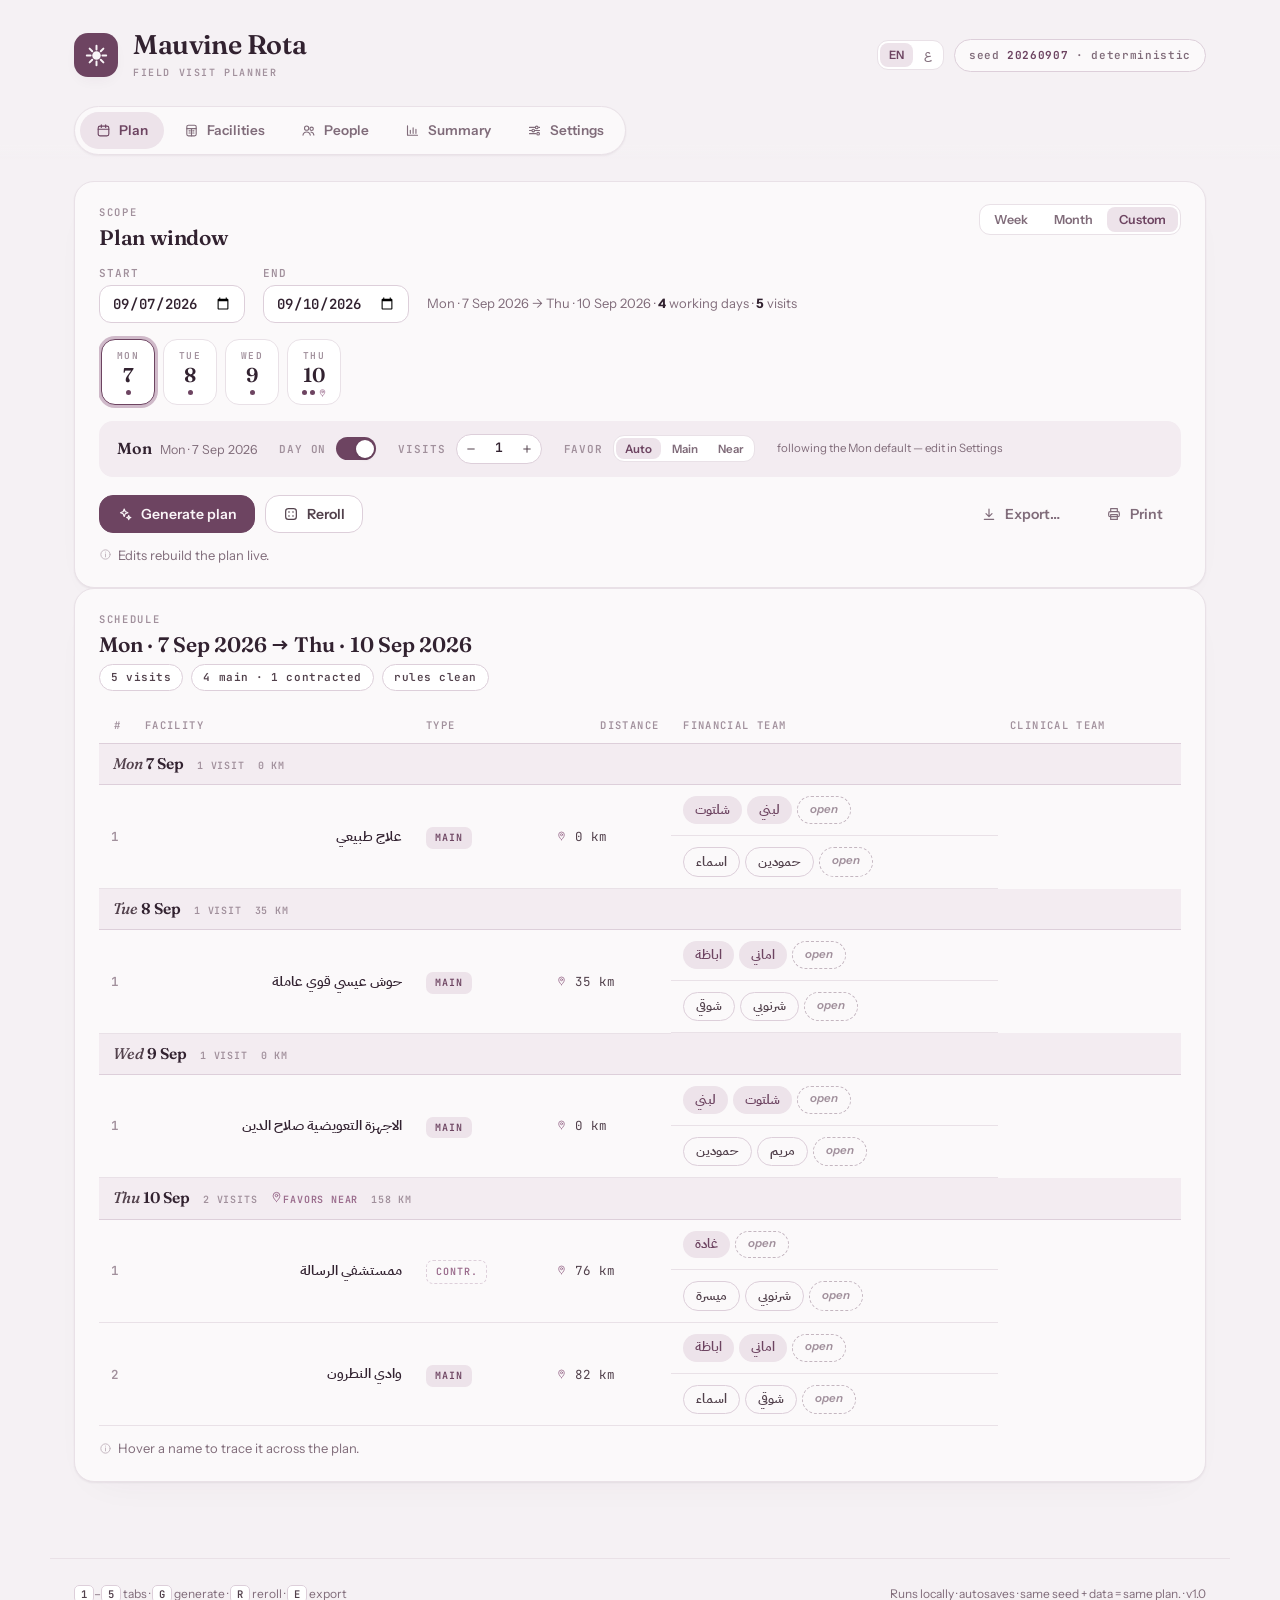
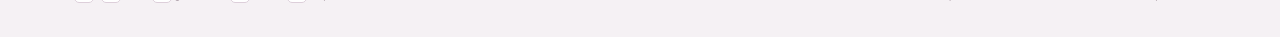
==== index.html @ 265bc1b6 "Add files via upload" ====
<!DOCTYPE html>
<html lang="en">
<head>
<meta charset="UTF-8">
<meta name="viewport" content="width=device-width, initial-scale=1">
<meta name="color-scheme" content="light">
<meta name="description" content="Bilingual deterministic field-visit planner. Single-user, offline.">
<title>Mauvine Rota — Field Visit Planner</title>
<link rel="icon" href="data:image/svg+xml,%3Csvg xmlns='http://www.w3.org/2000/svg' viewBox='0 0 24 24'%3E%3Ccircle cx='12' cy='12' r='9' fill='%236D4461'/%3E%3C/svg%3E">
<link rel="preconnect" href="https://fonts.googleapis.com">
<link rel="preconnect" href="https://fonts.gstatic.com" crossorigin>
<link href="https://fonts.googleapis.com/css2?family=Fraunces:ital,opsz,wght@0,9..144,500;0,9..144,600;1,9..144,500&family=Instrument+Sans:wght@400;500;600;700&family=JetBrains+Mono:wght@500;600&family=IBM+Plex+Sans+Arabic:wght@400;500;600&display=swap" rel="stylesheet">
<style>
:root{
  --bg-page:#F5F1F4;
  --bg-card:#FBF9FA;
  --bg-raised:#FFFFFF;
  --wash-hover:#F3ECF1;
  --wash-selected:#EDE3EA;
  --ink-900:#322230;
  --ink-700:#52414C;
  --ink-500:#806C7A;
  --ink-400:#A1909C;
  --ink-300:#C4B6C0;
  --hairline:#E9E1E7;
  --hairline-strong:#DDCFDA;
  --primary:#6D4461;
  --primary-hover:#5E3A53;
  --primary-active:#4F3046;
  --on-primary:#F9F4F7;
  --accent-soft:#9A6B8C;
  --shadow-tint:rgba(70,36,64,.07);
  --focus-ring:rgba(154,107,140,.45);
  --ease:cubic-bezier(.2,0,0,1);
  --r-card:20px; --r-ctl:12px; --r-cta:14px;
}
*{box-sizing:border-box}
html{scrollbar-width:thin;scrollbar-color:var(--ink-300) transparent}
html.modal-open{overflow:hidden}
body{margin:0;background:var(--bg-page);color:var(--ink-900);
  font-family:"Instrument Sans","IBM Plex Sans Arabic",system-ui,sans-serif;
  font-size:15px;line-height:1.55;-webkit-font-smoothing:antialiased}
.wrap{max-width:1180px;margin:0 auto;padding:0 24px}
.mono{font-family:"JetBrains Mono","IBM Plex Sans Arabic",monospace}
.ic{width:16px;height:16px;flex:0 0 auto}
.ic.sp{width:13px;height:13px}
.ic.tpin{width:9px;height:9px;display:inline-block;vertical-align:middle}
:focus-visible{outline:2px solid var(--focus-ring);outline-offset:2px;border-radius:4px}
::selection{background:var(--wash-selected)}
html[dir="rtl"] *{letter-spacing:0!important}
html[dir="rtl"] .dh{font-style:normal}
html[dir="rtl"] .tile{width:66px}
.mast{display:flex;align-items:center;justify-content:space-between;gap:18px;padding:30px 24px 16px}
.brand{display:flex;align-items:center;gap:15px}
.mark{width:44px;height:44px;border-radius:14px;background:var(--primary);display:grid;place-items:center;color:var(--on-primary);box-shadow:0 6px 16px -6px var(--shadow-tint)}
.mark svg{width:25px;height:25px}
.brand h1{font-family:Fraunces,"IBM Plex Sans Arabic",serif;font-weight:600;font-size:27px;letter-spacing:-.015em;margin:0;line-height:1.1}
.tagline{font-family:"JetBrains Mono","IBM Plex Sans Arabic",monospace;font-weight:600;font-size:10px;letter-spacing:.16em;text-transform:uppercase;color:var(--ink-400);margin-top:5px}
.mast-right{display:flex;align-items:center;gap:10px;flex-wrap:wrap}
.seedchip{font-weight:600;font-size:11px;letter-spacing:.06em;color:var(--ink-500);border:1px solid var(--hairline-strong);border-radius:999px;padding:7px 14px;background:var(--bg-card)}
.seedchip b{color:var(--primary)}
.tabbar{padding:10px 24px 4px;position:sticky;top:0;z-index:30;background:linear-gradient(var(--bg-page) 78%,rgba(245,241,244,0))}
.tabs{display:inline-flex;gap:4px;background:var(--bg-card);border:1px solid var(--hairline);border-radius:999px;padding:5px;box-shadow:0 1px 2px var(--shadow-tint);max-width:100%;overflow-x:auto}
.tab{display:flex;gap:8px;align-items:center;border:0;background:transparent;padding:8px 16px;border-radius:999px;font:inherit;font-weight:600;font-size:13.5px;color:var(--ink-500);cursor:pointer;transition:background .18s var(--ease),color .18s var(--ease);white-space:nowrap}
.tab:hover{background:var(--wash-hover);color:var(--ink-700)}
.tab.on{background:var(--wash-selected);color:var(--primary)}
.tab .ic{width:15px;height:15px}
main.wrap{padding-top:22px;padding-bottom:60px}
.view{display:none}.view.on{display:block;animation:fadein .3s var(--ease)}
@keyframes fadein{from{opacity:0;transform:translateY(5px)}to{opacity:1;transform:none}}
.card{background:var(--bg-card);border:1px solid var(--hairline);border-radius:var(--r-card);padding:22px 24px;box-shadow:0 1px 2px var(--shadow-tint),0 16px 40px -24px var(--shadow-tint)}
.card+.card{margin-top:18px}
.card-head{display:flex;justify-content:space-between;align-items:flex-start;gap:16px;flex-wrap:wrap;margin-bottom:16px}
.kicker{font-family:"JetBrains Mono","IBM Plex Sans Arabic",monospace;font-weight:600;font-size:10.5px;letter-spacing:.16em;text-transform:uppercase;color:var(--ink-400);margin-bottom:5px}
.ctitle{font-family:Fraunces,"IBM Plex Sans Arabic",serif;font-weight:600;font-size:21px;letter-spacing:-.01em;margin:0;line-height:1.15}
.quiet{color:var(--ink-500);font-size:13px;margin:12px 0 0;display:flex;align-items:center;gap:6px}
.quiet .ic{width:13px;height:13px;color:var(--ink-300)}
.tiny{font-size:11.5px}
.grow{flex:1}
.chiprow{display:flex;gap:8px;flex-wrap:wrap;margin-top:8px}
.chip{font-family:"JetBrains Mono","IBM Plex Sans Arabic",monospace;font-weight:600;font-size:11px;letter-spacing:.05em;color:var(--ink-700);border:1px solid var(--hairline-strong);border-radius:999px;padding:4px 11px;background:var(--bg-raised)}
.chip.bad{background:var(--primary-active);color:var(--on-primary);border-color:var(--primary-active)}
.chip.bend{background:var(--wash-selected);color:var(--primary);border-color:var(--accent-soft)}
.tag{display:inline-flex;align-items:center;font-family:"JetBrains Mono","IBM Plex Sans Arabic",monospace;font-weight:600;font-size:10px;letter-spacing:.09em;text-transform:uppercase;padding:3px 9px;border-radius:7px}
.tag.main{background:var(--wash-selected);color:var(--primary)}
.tag.con,.tag.contracted{border:1px dashed var(--hairline-strong);color:var(--accent-soft)}
.tag.excluded{background:transparent;border:1px dashed var(--ink-300);color:var(--ink-400)}
.tag.fin{background:var(--wash-selected);color:var(--primary)}
.tag.clin{border:1px solid var(--hairline-strong);color:var(--ink-700);background:transparent}
.seg{display:inline-flex;background:var(--bg-raised);border:1px solid var(--hairline);border-radius:11px;padding:2px;gap:2px;flex-wrap:wrap}
.seg button{border:0;background:transparent;padding:5px 12px;border-radius:8px;font:600 12.5px "Instrument Sans","IBM Plex Sans Arabic",sans-serif;color:var(--ink-500);cursor:pointer;transition:all .16s var(--ease)}
.seg button:hover{background:var(--wash-hover);color:var(--ink-700)}
.seg button.on{background:var(--wash-selected);color:var(--primary)}
.seg.mini button{padding:3.5px 9px;font-size:11.5px}
.inp{border:1px solid var(--hairline-strong);border-radius:var(--r-ctl);padding:8px 12px;font:inherit;font-size:14px;background:var(--bg-raised);color:var(--ink-900);transition:border-color .16s var(--ease)}
.inp:focus{outline:2px solid var(--focus-ring);outline-offset:1px;border-color:var(--accent-soft)}
.inp.slim{padding:7px 10px;font-size:13.5px}
.inp.tinyp{padding:4px 7px;font-size:11.5px;width:126px}
.numwrap{display:inline-flex;align-items:center;gap:6px}
.unit{color:var(--ink-400);font-size:11.5px;font-weight:600}
.sw{position:relative;width:40px;height:23px;border-radius:999px;background:var(--ink-300);border:0;cursor:pointer;transition:background .18s var(--ease);flex:0 0 auto}
.sw::after{content:"";position:absolute;top:2.5px;left:2.5px;width:18px;height:18px;border-radius:50%;background:#fff;box-shadow:0 1px 3px rgba(50,34,48,.25);transition:left .18s var(--ease)}
.sw.on{background:var(--primary)}
.sw.on::after{left:19.5px}
.step{display:inline-flex;align-items:center;border:1px solid var(--hairline-strong);border-radius:999px;background:var(--bg-raised);overflow:hidden}
.step button{width:28px;height:28px;border:0;background:transparent;color:var(--ink-700);cursor:pointer;display:grid;place-items:center;transition:background .15s var(--ease)}
.step button:hover{background:var(--wash-hover)}
.step button .ic{width:12px;height:12px}
.step .v{min-width:28px;text-align:center;font-family:"JetBrains Mono","IBM Plex Sans Arabic",monospace;font-weight:600;font-size:13px;color:var(--ink-900)}
.btn{display:inline-flex;align-items:center;gap:8px;border:1px solid var(--hairline-strong);background:var(--bg-raised);color:var(--ink-700);font:600 14px "Instrument Sans","IBM Plex Sans Arabic",sans-serif;padding:9px 17px;border-radius:var(--r-cta);cursor:pointer;transition:all .16s var(--ease)}
.btn:hover{background:var(--wash-hover);color:var(--ink-900)}
.btn:active{transform:translateY(1px)}
.btn.primary{background:var(--primary);border-color:var(--primary);color:var(--on-primary)}
.btn.primary:hover{background:var(--primary-hover)}
.btn.ghost{background:transparent;border-color:transparent;color:var(--ink-500)}
.btn.ghost:hover{background:var(--wash-hover);color:var(--ink-700)}
.ibtn{width:30px;height:30px;border-radius:9px;border:1px solid transparent;background:transparent;color:var(--ink-400);display:inline-grid;place-items:center;cursor:pointer;transition:all .15s var(--ease)}
.ibtn:hover{background:var(--wash-hover);color:var(--ink-700)}
.ibtn .ic{width:15px;height:15px}
.ibtn.arm,.btn.arm{background:var(--primary-active)!important;color:var(--on-primary)!important;border-color:var(--primary-active)!important;font-size:12px}
.linkbtn{border:0;background:none;color:var(--accent-soft);font:600 12.5px "Instrument Sans","IBM Plex Sans Arabic",sans-serif;cursor:pointer;display:inline-flex;gap:6px;align-items:center;padding:5px 8px;border-radius:8px}
.linkbtn:hover{background:var(--wash-hover);color:var(--primary)}
.linkbtn .ic{width:12px;height:12px}
.rng{-webkit-appearance:none;appearance:none;height:20px;width:112px;background:transparent;cursor:pointer;--fill:50%}
.rng::-webkit-slider-runnable-track{height:4px;border-radius:2px;background:linear-gradient(to right,var(--primary) 0,var(--primary) var(--fill),var(--hairline-strong) var(--fill))}
.rng::-webkit-slider-thumb{-webkit-appearance:none;width:15px;height:15px;border-radius:50%;background:var(--bg-raised);border:2px solid var(--primary);margin-top:-5.5px;box-shadow:0 1px 3px var(--shadow-tint)}
.rng::-moz-range-track{height:4px;border-radius:2px;background:var(--hairline-strong)}
.rng::-moz-range-progress{height:4px;border-radius:2px;background:var(--primary)}
.rng::-moz-range-thumb{width:12px;height:12px;border-radius:50%;background:var(--bg-raised);border:2px solid var(--primary)}
.scope-row{display:flex;align-items:flex-end;gap:18px;flex-wrap:wrap}
.fld{display:flex;flex-direction:column;gap:5px;font:600 11px "JetBrains Mono","IBM Plex Sans Arabic",monospace;letter-spacing:.1em;text-transform:uppercase;color:var(--ink-400)}
.scope-meta{color:var(--ink-500);font-size:13px;padding-bottom:9px}
.scope-meta b{color:var(--ink-900)}
.ribbon{display:flex;gap:8px;overflow-x:auto;padding:16px 2px 8px;scrollbar-width:thin}
.tile{flex:0 0 auto;width:54px;padding:9px 0 7px;border-radius:14px;border:1px solid var(--hairline);background:var(--bg-raised);cursor:pointer;text-align:center;transition:all .16s var(--ease)}
.tile:hover{border-color:var(--accent-soft);background:var(--wash-hover)}
.tile .dw{display:block;font-family:"JetBrains Mono","IBM Plex Sans Arabic",monospace;font-weight:600;font-size:9.5px;letter-spacing:.12em;text-transform:uppercase;color:var(--ink-400);white-space:nowrap}
.tile .dn{display:block;font-family:Fraunces,"IBM Plex Sans Arabic",serif;font-weight:600;font-size:20px;line-height:1.15;color:var(--ink-900);margin-top:1px}
.tile.off{opacity:.45;background:transparent}
.tile.off .dn{color:var(--ink-400);text-decoration:line-through;text-decoration-thickness:1px;text-decoration-color:var(--ink-300)}
.tile.sel{border-color:var(--primary);box-shadow:0 0 0 3px var(--focus-ring)}
.tile .tdots{display:flex;gap:3px;justify-content:center;align-items:center;height:8px;margin-top:3px}
.tile .tdots i{width:5px;height:5px;border-radius:50%;background:var(--primary)}
.tile .tdots i.sq{border-radius:1.5px;background:var(--accent-soft)}
.tile .tdots .ic.tpin{color:var(--accent-soft)}
.day-edit{display:flex;align-items:center;gap:22px;flex-wrap:wrap;background:var(--wash-hover);border-radius:14px;padding:13px 18px;margin-top:8px}
.de-date b{font-family:Fraunces,"IBM Plex Sans Arabic",serif;font-size:16px;font-weight:600}
.de-date span{color:var(--ink-500);font-size:12.5px;margin-inline-start:8px}
.de-ctl{display:flex;align-items:center;gap:10px}
.de-ctl .lbl{font:600 11px "JetBrains Mono","IBM Plex Sans Arabic",monospace;letter-spacing:.08em;text-transform:uppercase;color:var(--ink-400)}
.cta-row{display:flex;align-items:center;gap:10px;flex-wrap:wrap;margin-top:18px}
.tblwrap{overflow-x:auto}
.sched{width:100%;border-collapse:collapse;min-width:820px}
.sched thead th{font-family:"JetBrains Mono","IBM Plex Sans Arabic",monospace;font-weight:600;font-size:10.5px;letter-spacing:.13em;text-transform:uppercase;color:var(--ink-400);text-align:start;padding:10px 12px;border-bottom:1px solid var(--hairline-strong)}
.numth{text-align:end!important}
.sched td{padding:11px 12px;border-bottom:1px solid var(--hairline);vertical-align:middle}
.dayhead td{background:var(--wash-hover);border-bottom:1px solid var(--hairline-strong);padding:8px 14px}
.dh{font-family:Fraunces,"IBM Plex Sans Arabic",serif;font-style:italic;font-weight:500;font-size:15.5px;color:var(--ink-700)}
.dh b{font-style:normal;color:var(--ink-900);font-weight:600}
.dhmeta{margin-inline-start:13px;font-family:"JetBrains Mono","IBM Plex Sans Arabic",monospace;font-weight:600;font-size:10px;letter-spacing:.08em;text-transform:uppercase;color:var(--ink-400)}
.dhmeta.pref{color:var(--accent-soft)}
.vnum{font-family:"JetBrains Mono","IBM Plex Sans Arabic",monospace;color:var(--ink-400);font-weight:600;font-size:12.5px}
.fname{font-weight:600;font-size:14px}
.fname.sm{font-size:13.5px}
.openv{color:var(--ink-400);font-style:italic}
.km{font-family:"JetBrains Mono","IBM Plex Sans Arabic",monospace;font-size:12.5px;color:var(--ink-700);white-space:nowrap}
.km .ic{width:11px;height:11px;color:var(--accent-soft)}
.team{display:flex;flex-wrap:wrap;gap:5px}
.pill{display:inline-flex;align-items:center;padding:3.5px 12px 4.5px;border-radius:999px;font-weight:600;font-size:12.5px;transition:all .15s var(--ease)}
.pill.fin{background:var(--wash-selected);color:var(--primary)}
.pill.clin{background:transparent;border:1px solid var(--hairline-strong);color:var(--ink-700)}
.pill.open{border:1px dashed var(--ink-300);color:var(--ink-400);font-style:italic;font-size:11.5px;background:transparent}
.pill.hl{background:var(--wash-selected);color:var(--primary);box-shadow:0 0 0 2px var(--focus-ring)}
td[data-fac].hl{background:var(--wash-selected)}
tbody.dayg tr:not(.dayhead):hover td{background:var(--wash-hover)}
.anim tbody.dayg{animation:rise .42s var(--ease) both;animation-delay:calc(var(--i)*55ms)}
@keyframes rise{from{opacity:0;transform:translateY(7px)}to{opacity:1;transform:none}}
.flags{display:flex;flex-direction:column;gap:6px;margin-bottom:14px}
.flag{display:flex;gap:9px;align-items:flex-start;padding:9px 14px;border-radius:var(--r-ctl);font-size:13.5px}
.flag .ic{width:15px;height:15px;margin-top:1px}
.flag.info{background:var(--wash-hover);color:var(--ink-700)}
.flag.warn{background:var(--wash-selected);color:var(--ink-700)}
.flag.error{background:var(--primary-active);color:var(--on-primary)}
.scrollx{overflow-x:auto}
table{width:100%;border-collapse:collapse}
th{font-family:"JetBrains Mono","IBM Plex Sans Arabic",monospace;font-weight:600;font-size:10.5px;letter-spacing:.13em;text-transform:uppercase;color:var(--ink-400);text-align:start;padding:10px 12px;border-bottom:1px solid var(--hairline-strong)}
td{padding:10px 12px;border-bottom:1px solid var(--hairline);vertical-align:middle}
tr:hover td{background:var(--wash-hover)}
.empty{text-align:center;color:var(--ink-400);padding:22px!important;font-style:italic}
.chipline{display:flex;gap:8px;flex-wrap:wrap;align-items:center;margin-bottom:14px}
.fchip{border:1px solid var(--hairline-strong);background:var(--bg-raised);color:var(--ink-500);font:600 12px "Instrument Sans","IBM Plex Sans Arabic",sans-serif;padding:5px 13px;border-radius:999px;cursor:pointer;transition:all .15s var(--ease)}
.fchip:hover{background:var(--wash-hover)}
.fchip.on{background:var(--wash-selected);color:var(--primary);border-color:var(--accent-soft)}
.wcell{white-space:nowrap}
.ws{display:inline-flex;vertical-align:middle}
.wv{font-family:"JetBrains Mono","IBM Plex Sans Arabic",monospace;font-size:12px;color:var(--ink-700);margin-inline-start:8px}
.td-del{width:40px}
.wds{display:inline-flex;gap:3px}
.wd{width:22px;height:22px;border-radius:7px;border:1px solid var(--hairline-strong);background:var(--bg-raised);color:var(--ink-400);font:600 10.5px "JetBrains Mono","IBM Plex Sans Arabic",monospace;cursor:pointer;transition:all .14s var(--ease);padding:0}
.wd:hover{border-color:var(--accent-soft)}
.wd.on{background:var(--wash-selected);color:var(--primary);border-color:var(--accent-soft)}
.offs{display:flex;align-items:center;gap:6px;flex-wrap:wrap;max-width:250px}
.offchip{display:inline-flex;align-items:center;gap:4px;background:var(--wash-hover);border:1px solid var(--hairline);border-radius:999px;padding:3px 6px;padding-inline-start:10px;font:600 11px "JetBrains Mono","IBM Plex Sans Arabic",monospace;color:var(--ink-700)}
.offchip .ic{width:10px;height:10px;color:var(--ink-400)}
.offchip button{border:0;background:none;cursor:pointer;padding:2px;display:grid;place-items:center;border-radius:50%}
.offchip button:hover .ic{color:var(--primary)}
.loadc{display:flex;align-items:center;gap:8px;min-width:96px}
.loadc b{font-family:"JetBrains Mono","IBM Plex Sans Arabic",monospace;font-size:13px}
.bar{height:6px;border-radius:3px;background:var(--hairline);flex:1;min-width:50px;overflow:hidden}
.bar i{display:block;height:100%;border-radius:3px;background:var(--primary);width:0;transition:width .5s var(--ease)}
.bar.clin i{background:var(--accent-soft)}
.bcell{width:120px}
.bcell .bar{min-width:80px}
.wdgrid{display:grid;grid-template-columns:repeat(auto-fit,minmax(128px,1fr));gap:10px}
.wdcell{border:1px solid var(--hairline);border-radius:14px;padding:12px;background:var(--bg-raised);display:flex;flex-direction:column;gap:9px;align-items:flex-start}
.wdcell.off{opacity:.55}
.wdtop{display:flex;width:100%;justify-content:space-between;align-items:center}
.wdname{font-family:Fraunces,"IBM Plex Sans Arabic",serif;font-weight:600;font-size:14.5px}
.staffrow,.rowline{display:flex;align-items:center;gap:14px;flex-wrap:wrap;padding:11px 0;border-bottom:1px dashed var(--hairline)}
.staffrow:last-of-type,.rowline:last-of-type{border-bottom:0}
.slbl{color:var(--ink-500);font-size:13px}
.rlab{font-weight:600;font-size:13.5px;min-width:210px}
.adv summary{list-style:none;cursor:pointer;display:flex;align-items:center;gap:10px;font-weight:600;font-size:14px;padding:6px 0;color:var(--ink-700)}
.adv summary::-webkit-details-marker{display:none}
.adv summary .chev{transition:transform .2s var(--ease);color:var(--ink-400)}
.adv[open] summary .chev{transform:rotate(180deg)}
.adv summary .quiet{margin:0}
.wtable{display:flex;flex-direction:column;margin:10px 0 4px}
.wrow{display:grid;grid-template-columns:44px 200px 1fr 40px;align-items:center;gap:12px;padding:9px 0;border-bottom:1px dashed var(--hairline)}
.wrow:last-child{border-bottom:0}
.wlab{font-weight:600;font-size:13.5px}
.wrow .wv{text-align:end;margin:0}
.btnrow{display:flex;gap:10px;flex-wrap:wrap}
.statgrid{display:grid;grid-template-columns:repeat(auto-fit,minmax(300px,1fr));gap:2px 34px}
.stat{display:flex;justify-content:space-between;gap:14px;padding:11px 0;border-bottom:1px dashed var(--hairline);align-items:baseline}
.sl{font-family:"JetBrains Mono","IBM Plex Sans Arabic",monospace;font-weight:600;font-size:10.5px;letter-spacing:.12em;text-transform:uppercase;color:var(--ink-400)}
.sv{font-family:Fraunces,"IBM Plex Sans Arabic",serif;font-weight:600;font-size:17px;text-align:end}
.checks{display:flex;flex-direction:column}
.check{display:flex;align-items:baseline;gap:11px;padding:11px 2px;border-bottom:1px dashed var(--hairline)}
.check:last-child{border-bottom:0}
.check .ic{width:16px;height:16px;align-self:center}
.check.ok .ic{color:var(--primary)}
.check.bad .ic{color:var(--accent-soft)}
.clbl{font-weight:600;width:180px;flex:0 0 auto;font-size:13.5px}
.cval{color:var(--ink-500);font-size:13px}
.poolblk{margin-top:6px}
.poolblk+.poolblk{margin-top:20px}
.poolhead{display:flex;align-items:center;gap:12px;margin-bottom:6px;flex-wrap:wrap}
.poolhead .quiet{margin:0}
.frow{display:grid;grid-template-columns:170px 1fr 26px 52px;align-items:center;gap:12px;padding:7px 0}
.frow .fname{font-size:13.5px}
.dimrow td{border-bottom:0}
.empty-state{text-align:center;padding:46px 20px}
.empty-state .ctitle{margin:12px 0 6px}
.empty-state .bigic{width:34px;height:34px;color:var(--ink-300)}
#toasts{position:fixed;left:50%;bottom:26px;transform:translateX(-50%);display:flex;flex-direction:column;gap:8px;z-index:99;align-items:center}
.toast{background:var(--ink-900);color:var(--bg-page);padding:11px 19px;border-radius:999px;box-shadow:0 10px 28px rgba(50,34,48,.3);display:flex;gap:10px;align-items:center;font-size:13.5px;font-weight:600;animation:rise .3s var(--ease)}
.toast .ic{width:15px;height:15px;color:var(--accent-soft)}
.toast.warn .ic{color:var(--ink-300)}
.toast.out{opacity:0;transform:translateY(8px);transition:all .3s var(--ease)}
.foot{display:flex;justify-content:space-between;gap:14px;flex-wrap:wrap;padding:26px 24px 34px;color:var(--ink-500);font-size:12px;border-top:1px solid var(--hairline);margin-top:16px}
kbd{border:1px solid var(--hairline-strong);background:var(--bg-raised);border-radius:5px;padding:1px 6px;font:600 10.5px "JetBrains Mono","IBM Plex Sans Arabic",monospace;color:var(--ink-700)}
.overlay{position:fixed;inset:0;background:rgba(50,34,48,.32);display:grid;place-items:center;z-index:60;padding:20px;animation:fadein .18s var(--ease)}
.modal{width:min(880px,100%);max-height:88vh;overflow:auto;background:var(--bg-card);border:1px solid var(--hairline-strong);border-radius:var(--r-card);box-shadow:0 40px 90px -30px rgba(50,34,48,.4);padding:22px 24px}
.mhead{display:flex;justify-content:space-between;align-items:flex-start;gap:14px;margin-bottom:6px}
.msec{margin-top:14px}
.mlab{font:600 11px "JetBrains Mono","IBM Plex Sans Arabic",monospace;letter-spacing:.1em;text-transform:uppercase;color:var(--ink-400);margin-bottom:8px}
.colgrid{display:grid;grid-template-columns:repeat(auto-fit,minmax(160px,1fr));gap:8px 18px}
.colcell{display:flex;align-items:center;gap:9px;font-weight:600;font-size:13px}
.chipwrap{display:flex;flex-wrap:wrap;gap:6px;max-height:110px;overflow:auto;scrollbar-width:thin}
.hchip{border:1px solid var(--hairline-strong);background:var(--bg-raised);color:var(--ink-700);font:600 12px "Instrument Sans","IBM Plex Sans Arabic",sans-serif;padding:4px 12px;border-radius:999px;cursor:pointer;transition:all .15s var(--ease)}
.hchip:hover{background:var(--wash-hover)}
.hchip.off{opacity:.45;text-decoration:line-through;text-decoration-thickness:1px;color:var(--ink-400)}
.prev{font-family:"JetBrains Mono","IBM Plex Sans Arabic",monospace;font-size:11.5px;line-height:1.65;background:var(--bg-raised);border:1px solid var(--hairline);border-radius:12px;padding:14px;overflow:auto;max-height:280px;color:var(--ink-700);white-space:pre;margin:0;direction:ltr;text-align:left}
.mfoot{display:flex;gap:10px;flex-wrap:wrap;margin-top:18px}
@media (max-width:860px){
  .mast{flex-direction:column;align-items:flex-start}
  .rlab{min-width:100%}
  .frow{grid-template-columns:120px 1fr 22px 44px}
  .clbl{width:100%}
  .wrow{grid-template-columns:44px 1fr 40px;grid-template-areas:"t l v" "t s s"}
  .wrow .sw{grid-area:t}.wrow .wlab{grid-area:l}.wrow .rng{grid-area:s;width:100%}.wrow .wv{grid-area:v}
  .tab .tablab{display:none}
}
@media (prefers-reduced-motion:reduce){*{animation:none!important;transition:none!important}}
@media print{
  body{background:#fff}
  .mast,.tabbar,.foot,#toasts,#planCtl,.quiet,.chiprow,.overlay{display:none!important}
  .view{display:none!important}
  #view-plan{display:block!important}
  .card{border:0;box-shadow:none;padding:0}
  .sched{min-width:0}
}
</style>
</head>
<body>

<svg xmlns="http://www.w3.org/2000/svg" style="display:none">
  <symbol id="ic-mark" viewBox="0 0 24 24">
    <circle cx="12" cy="12" r="4.1" fill="currentColor"/>
    <g fill="none" stroke="currentColor" stroke-width="1.9" stroke-linecap="round">
      <path d="M12 2.7v3.6M12 17.7v3.6M2.7 12h3.6M17.7 12h3.6M5.4 5.4l2.5 2.5M16.1 16.1l2.5 2.5M18.6 5.4l-2.5 2.5M7.9 16.1l-2.5 2.5"/>
    </g>
  </symbol>
  <symbol id="ic-cal" viewBox="0 0 24 24" fill="none" stroke="currentColor" stroke-width="1.8" stroke-linecap="round" stroke-linejoin="round">
    <rect x="3.5" y="5" width="17" height="15.5" rx="3"/><path d="M3.5 10h17M8.5 3v4M15.5 3v4"/>
  </symbol>
  <symbol id="ic-build" viewBox="0 0 24 24" fill="none" stroke="currentColor" stroke-width="1.8" stroke-linecap="round" stroke-linejoin="round">
    <rect x="4.5" y="3.5" width="15" height="17" rx="2.5"/><path d="M8 12.5h2M14 12.5h2M8 16h2M14 16h2M4.5 9h15M12 9v11.5"/>
  </symbol>
  <symbol id="ic-users" viewBox="0 0 24 24" fill="none" stroke="currentColor" stroke-width="1.8" stroke-linecap="round" stroke-linejoin="round">
    <circle cx="9" cy="8.2" r="3.4"/><path d="M3.2 19.5c.5-3.2 2.8-5.1 5.8-5.1s5.3 1.9 5.8 5.1"/><circle cx="17" cy="9.2" r="2.7"/><path d="M15.9 14.4c2.5.4 4.3 2.3 4.7 4.9"/>
  </symbol>
  <symbol id="ic-chart" viewBox="0 0 24 24" fill="none" stroke="currentColor" stroke-width="1.8" stroke-linecap="round" stroke-linejoin="round">
    <path d="M4 4.5v15h16"/><path d="M8.5 16.5v-5M13 16.5v-9M17.5 16.5v-6.5"/>
  </symbol>
  <symbol id="ic-sliders" viewBox="0 0 24 24" fill="none" stroke="currentColor" stroke-width="1.8" stroke-linecap="round" stroke-linejoin="round">
    <path d="M4 7h8.2M18.8 7H20M4 12h3.2M13.2 12H20M4 17h10.2"/><circle cx="15.5" cy="7" r="2.1"/><circle cx="10" cy="12" r="2.1"/><circle cx="17.8" cy="17" r="2.1"/>
  </symbol>
  <symbol id="ic-plus" viewBox="0 0 24 24" fill="none" stroke="currentColor" stroke-width="2" stroke-linecap="round"><path d="M12 5.5v13M5.5 12h13"/></symbol>
  <symbol id="ic-minus" viewBox="0 0 24 24" fill="none" stroke="currentColor" stroke-width="2" stroke-linecap="round"><path d="M5.5 12h13"/></symbol>
  <symbol id="ic-x" viewBox="0 0 24 24" fill="none" stroke="currentColor" stroke-width="2" stroke-linecap="round"><path d="M6.5 6.5l11 11M17.5 6.5l-11 11"/></symbol>
  <symbol id="ic-trash" viewBox="0 0 24 24" fill="none" stroke="currentColor" stroke-width="1.8" stroke-linecap="round" stroke-linejoin="round">
    <path d="M4.5 7h15M9.5 7V4.8h5V7M6.8 7l.9 12.8h8.6L17.2 7"/><path d="M10.2 10.8v5.2M13.8 10.8v5.2"/>
  </symbol>
  <symbol id="ic-dice" viewBox="0 0 24 24" fill="none" stroke="currentColor" stroke-width="1.8">
    <rect x="4" y="4" width="16" height="16" rx="4"/>
    <circle cx="9" cy="9" r="1.25" fill="currentColor" stroke="none"/><circle cx="15" cy="9" r="1.25" fill="currentColor" stroke="none"/>
    <circle cx="9" cy="15" r="1.25" fill="currentColor" stroke="none"/><circle cx="15" cy="15" r="1.25" fill="currentColor" stroke="none"/>
  </symbol>
  <symbol id="ic-down" viewBox="0 0 24 24" fill="none" stroke="currentColor" stroke-width="1.8" stroke-linecap="round" stroke-linejoin="round"><path d="M12 4.5v11M7.5 11.5L12 16l4.5-4.5M5 20h14"/></symbol>
  <symbol id="ic-up" viewBox="0 0 24 24" fill="none" stroke="currentColor" stroke-width="1.8" stroke-linecap="round" stroke-linejoin="round"><path d="M12 19.5v-11M7.5 12.5L12 8l4.5 4.5M5 4h14"/></symbol>
  <symbol id="ic-print" viewBox="0 0 24 24" fill="none" stroke="currentColor" stroke-width="1.8" stroke-linecap="round" stroke-linejoin="round"><path d="M7 8.5V3.8h10V8.5"/><rect x="4" y="8.5" width="16" height="7.5" rx="2.2"/><path d="M7 13h10v7.2H7z"/></symbol>
  <symbol id="ic-copy" viewBox="0 0 24 24" fill="none" stroke="currentColor" stroke-width="1.8" stroke-linecap="round" stroke-linejoin="round"><rect x="9" y="9" width="11" height="11" rx="2.4"/><path d="M6 14.5H5.2c-1 0-1.9-.8-1.9-1.9V5.2c0-1 .9-1.9 1.9-1.9h7.4c1 0 1.9.9 1.9 1.9v.9"/></symbol>
  <symbol id="ic-check" viewBox="0 0 24 24" fill="none" stroke="currentColor" stroke-width="2.1" stroke-linecap="round" stroke-linejoin="round"><path d="M5 12.5l4.4 4.4L19 7.5"/></symbol>
  <symbol id="ic-alert" viewBox="0 0 24 24" fill="none" stroke="currentColor" stroke-width="1.8" stroke-linecap="round" stroke-linejoin="round"><path d="M12 3.6L21.4 20.2H2.6z"/><path d="M12 9.8v4.6M12 17.4h.01"/></symbol>
  <symbol id="ic-info" viewBox="0 0 24 24" fill="none" stroke="currentColor" stroke-width="1.8" stroke-linecap="round"><circle cx="12" cy="12" r="8.6"/><path d="M12 11v5.4M12 7.6h.01"/></symbol>
  <symbol id="ic-pin" viewBox="0 0 24 24" fill="none" stroke="currentColor" stroke-width="1.8" stroke-linecap="round" stroke-linejoin="round"><path d="M12 21.2S5.8 15.7 5.8 10.6a6.2 6.2 0 1 1 12.4 0c0 5.1-6.2 10.6-6.2 10.6z"/><circle cx="12" cy="10.3" r="2.3"/></symbol>
  <symbol id="ic-wand" viewBox="0 0 24 24" fill="none" stroke="currentColor" stroke-width="1.8" stroke-linecap="round" stroke-linejoin="round"><path d="M10.8 4.6l1.6 3.9 3.9 1.6-3.9 1.6-1.6 3.9-1.6-3.9-3.9-1.6 3.9-1.6z"/><path d="M17.6 14.2l.9 2.2 2.2.9-2.2.9-.9 2.2-.9-2.2-2.2-.9 2.2-.9z"/></symbol>
  <symbol id="ic-chev" viewBox="0 0 24 24" fill="none" stroke="currentColor" stroke-width="2" stroke-linecap="round" stroke-linejoin="round"><path d="M7 10l5 5 5-5"/></symbol>
</svg>

<div class="wrap mast">
  <div class="brand">
    <div class="mark"><svg viewBox="0 0 24 24"><use href="#ic-mark"/></svg></div>
    <div>
      <h1>Mauvine Rota</h1>
      <div class="tagline" id="taglineTxt">field visit planner</div>
    </div>
  </div>
  <div class="mast-right">
    <div class="seg mini" role="group" aria-label="language">
      <button class="langbtn" data-act="lang" data-v="en">EN</button>
      <button class="langbtn" data-act="lang" data-v="ar">ع</button>
    </div>
    <div class="seedchip mono" id="seedChip"></div>
  </div>
</div>

<nav class="tabbar"><div class="wrap"><div class="tabs" role="tablist" aria-label="Sections">
  <button class="tab on" role="tab" data-act="tab" data-view="plan"><svg class="ic"><use href="#ic-cal"/></svg><span class="tablab" data-tl="Plan">Plan</span></button>
  <button class="tab" role="tab" data-act="tab" data-view="facilities"><svg class="ic"><use href="#ic-build"/></svg><span class="tablab" data-tl="Fac">Facilities</span></button>
  <button class="tab" role="tab" data-act="tab" data-view="people"><svg class="ic"><use href="#ic-users"/></svg><span class="tablab" data-tl="People">People</span></button>
  <button class="tab" role="tab" data-act="tab" data-view="summary"><svg class="ic"><use href="#ic-chart"/></svg><span class="tablab" data-tl="Sum">Summary</span></button>
  <button class="tab" role="tab" data-act="tab" data-view="settings"><svg class="ic"><use href="#ic-sliders"/></svg><span class="tablab" data-tl="Set">Settings</span></button>
</div></div></nav>

<main class="wrap">
  <section id="view-plan" class="view on"><div id="planCtl"></div><div id="resultBox"></div></section>
  <section id="view-facilities" class="view"></section>
  <section id="view-people" class="view"></section>
  <section id="view-summary" class="view"></section>
  <section id="view-settings" class="view"></section>
</main>

<footer class="wrap foot">
  <span id="footHint"></span>
  <span id="footNote"></span>
</footer>

<div id="toasts" aria-live="polite"></div>

<script>
'use strict';
const APPV='v1.0';
const T={
  tagline:{en:'field visit planner',ar:'مخطّط الزيارات الميدانية'},
  seed:{en:'seed',ar:'البذرة'}, det:{en:'deterministic',ar:'حتمي'},
  tabPlan:{en:'Plan',ar:'الخطة'}, tabFac:{en:'Facilities',ar:'المرافق'},
  tabPeople:{en:'People',ar:'الفريق'}, tabSum:{en:'Summary',ar:'الملخص'}, tabSet:{en:'Settings',ar:'الإعدادات'},
  footHint:{en:'<kbd>1</kbd>–<kbd>5</kbd> tabs · <kbd>G</kbd> generate · <kbd>R</kbd> reroll · <kbd>E</kbd> export',
            ar:'<kbd>1</kbd>–<kbd>5</kbd> تبويبات · <kbd>G</kbd> إنشاء · <kbd>R</kbd> بذرة · <kbd>E</kbd> تصدير'},
  footNote:{en:'Runs locally · autosaves · same seed + data = same plan.',
            ar:'يعمل محلياً · حفظ تلقائي · نفس البذرة والبيانات = نفس الخطة.'},
  kScope:{en:'Scope',ar:'النطاق'}, winTitle:{en:'Plan window',ar:'نافذة الخطة'},
  start:{en:'Start',ar:'البداية'}, end:{en:'End',ar:'النهاية'},
  wDay:{en:'working day',ar:'يوم عمل'}, wDays:{en:'working days',ar:'أيام عمل'},
  visit1:{en:'visit',ar:'زيارة'}, visits:{en:'visits',ar:'زيارات'},
  dayOn:{en:'day on',ar:'يوم فعّال'}, dayOff:{en:'day off',ar:'عطلة'},
  visitsLbl:{en:'Visits',ar:'الزيارات'}, favor:{en:'Favor',ar:'التفضيل'},
  auto:{en:'Auto',ar:'تلقائي'}, main:{en:'Main',ar:'رئيسي'}, near:{en:'Near',ar:'قريب'},
  week:{en:'Week',ar:'أسبوع'}, month:{en:'Month',ar:'شهر'}, custom:{en:'Custom',ar:'مخصص'},
  resetDef:{en:'reset to weekday default',ar:'استعادة افتراضي اليوم'},
  followsDef:{en:'following the {d} default — edit in Settings',ar:'حسب افتراضي {d} — عدّله في الإعدادات'},
  gen:{en:'Generate plan',ar:'إنشاء الخطة'}, reroll:{en:'Reroll',ar:'بذرة جديدة'},
  expPlan:{en:'Export…',ar:'تصدير…'}, print:{en:'Print',ar:'طباعة'},
  liveNote:{en:'Edits rebuild the plan live.',ar:'أي تعديل يعيد بناء الخطة فوراً.'},
  kSched:{en:'Schedule',ar:'الجدول'}, nothing:{en:'Nothing to plan',ar:'لا شيء للتخطيط'},
  facility:{en:'Facility',ar:'المرفق'}, type:{en:'Type',ar:'النوع'}, dist:{en:'Distance',ar:'المسافة'},
  finTeam:{en:'Financial team',ar:'الفريق المالي'}, clinTeam:{en:'Clinical team',ar:'الفريق الطبي'},
  contr:{en:'Contr.',ar:'متعاقد'}, excl:{en:'Excl.',ar:'مستبعد'},
  openVisit:{en:'open visit',ar:'زيارة مفتوحة'}, open:{en:'open',ar:'مفتوح'},
  km:{en:'km',ar:'كم'}, favorsNear:{en:'favors near',ar:'يفضّل القريب'}, favorsMain:{en:'favors main',ar:'يفضّل الرئيسي'},
  openF:{en:'open',ar:'مفتوحة'}, bentF:{en:'bent',ar:'مكسورة'}, clean:{en:'rules clean',ar:'القواعد سليمة'},
  hoverNote:{en:'Hover a name to trace it across the plan.',ar:'مرّر على الاسم لتتبّعه في الخطة.'},
  kLedger:{en:'Ledger',ar:'السجل'}, addFac:{en:'Add facility',ar:'إضافة مرفق'},
  all:{en:'All',ar:'الكل'}, mainPl:{en:'main',ar:'رئيسية'}, conPl:{en:'contracted',ar:'متعاقدة'}, excPl:{en:'excluded',ar:'مستبعدة'},
  target:{en:'target',ar:'الهدف'}, weight:{en:'Weight',ar:'الوزن'}, on:{en:'On',ar:'مفعّل'},
  noFac:{en:'No facilities here — add one, import CSV, or restore example data.',
         ar:'لا مرافق هنا — أضف واحداً أو استورد CSV أو استعد البيانات النموذجية.'},
  facNote:{en:'Distance from the shared zero point · excluded never planned · weight biases rotation. CSV: name,type,km,weight,active.',
           ar:'المسافة من نقطة الصفر المشتركة · المستبعد لا يُخطَّط · الوزن يؤثر في التناوب. CSV: name,type,km,weight,active.'},
  phFac:{en:'Facility name',ar:'اسم المرفق'}, remove:{en:'Remove',ar:'حذف'},
  kPools:{en:'Pools',ar:'الفرق'}, peopleT:{en:'People',ar:'الأفراد'}, addPerson:{en:'Add person',ar:'إضافة فرد'},
  finPl:{en:'financial',ar:'مالية'}, clinPl:{en:'clinical',ar:'طبية'},
  person:{en:'Person',ar:'الفرد'}, pool:{en:'Pool',ar:'الفريق'}, origin:{en:'Origin',ar:'المقر'},
  prefers:{en:'Prefers',ar:'التفضيل'}, far:{en:'Far',ar:'بعيد'}, noneP:{en:'—',ar:'بلا'},
  finS:{en:'Fin.',ar:'مالي'}, clinS:{en:'Clin.',ar:'طبي'},
  finWord:{en:'financial',ar:'مالي'}, clinWord:{en:'clinical',ar:'طبي'},
  weekdays:{en:'Weekdays',ar:'أيام الأسبوع'}, offDays:{en:'Off days',ar:'الإجازات'}, load:{en:'Load',ar:'الحمل'},
  noPeople:{en:'Nobody here — add people, import CSV, or restore example data.',
            ar:'لا أحد هنا — أضف أفراداً أو استورد CSV أو استعد البيانات النموذجية.'},
  peopleNote:{en:'Origin = home distance from zero point. CSV: name,pool,origin_km,pref,weight,weekdays(7×1/0),off_dates(|),active.',
              ar:'المقر = بُعد المنزل عن نقطة الصفر. CSV: name,pool,origin_km,pref,weight,weekdays(7×1/0),off_dates(|),active.'},
  phName:{en:'Name',ar:'الاسم'}, addOff:{en:'Add an off day',ar:'أضف إجازة'},
  setIntro:{en:'Defaults already encode the house rules — change only what you need.',
            ar:'الافتراضيات تُطبّق قواعدك — غيّر ما يلزم فقط.'},
  kRhythm:{en:'Rhythm',ar:'الإيقاع'}, defWeek:{en:'Default week',ar:'الأسبوع الافتراضي'},
  unless:{en:'unless a day is overridden in Plan',ar:'إلا لو عُدّل اليوم في الخطة'},
  kStaff:{en:'Staffing',ar:'التشكيل'}, perVisit:{en:'People per visit',ar:'الأفراد لكل زيارة'},
  houseRule:{en:'House rule: main = 2 fin + 2 clin · contracted = 1 fin + 2 clin.',
             ar:'القاعدة: الرئيسي 2 مالي + 2 طبي · المتعاقد 1 مالي + 2 طبي.'},
  kMix:{en:'Composition',ar:'المزيج'}, mixRot:{en:'Mix & rotation',ar:'المزيج والتناوب'},
  ratio:{en:'Target ratio',ar:'النسبة المستهدفة'}, mainW:{en:'main',ar:'رئيسي'}, conW:{en:'contracted',ar:'متعاقد'},
  distinct:{en:'Distinct facilities per day',ar:'مرافق مختلفة كل يوم'},
  rotFair:{en:'Rotate facilities fairly',ar:'تناوب عادل للمرافق'},
  kRules:{en:'Rules',ar:'القواعد'}, hardC:{en:'Hard constraints',ar:'قيود صارمة'},
  noBack:{en:'No back-to-back days per person',ar:'لا يومين متتاليين للفرد'},
  oneVisit:{en:'One visit per person per day',ar:'زيارة واحدة للفرد يومياً'},
  whenFill:{en:"When a day can't be filled",ar:'عند تعذّر إكمال اليوم'},
  strict:{en:'Strict — leave open',ar:'صارم — اتركها مفتوحة'}, bend:{en:'Bend & flag',ar:'اكسر وأشِر'},
  nearThr:{en:'"Near" threshold',ar:'حدّ «القريب»'}, kmZero:{en:'km from zero point',ar:'كم من نقطة الصفر'},
  kSolver:{en:'Solver',ar:'الخوارزمية'}, tuning:{en:'Tuning',ar:'الضبط'},
  advW:{en:'Advanced weighting',ar:'أوزان متقدمة'},
  advHint:{en:'opinionated defaults — toggle off to neutralize',ar:'قيم رأيية — أطفئ المفتاح لتحييده'},
  wFair:{en:'Load fairness',ar:'عدالة الحمل'}, wPref:{en:'Near / far preference',ar:'تفضيل قريب/بعيد'},
  wDist:{en:'Origin distance match',ar:'مطابقة المقر'}, wFac:{en:'Facility weight pull',ar:'سحب وزن المرفق'},
  wPer:{en:'Person weight pull',ar:'سحب وزن الفرد'},
  restoreW:{en:'restore default weights',ar:'استعادة الأوزان الافتراضية'},
  kEng:{en:'Engine',ar:'المحرّك'}, determ:{en:'Determinism',ar:'الحتمية'},
  seedL:{en:'Seed',ar:'البذرة'}, restarts:{en:'Solver restarts',ar:'محاولات الحل'},
  autosave:{en:'Auto-save locally',ar:'حفظ تلقائي محلي'},
  detNote:{en:'Same seed + same data = the same plan. Restarts keep the cleanest attempt.',
           ar:'نفس البذرة والبيانات = نفس الخطة. المحاولات تحتفظ بأنظف نتيجة.'},
  kData:{en:'Data',ar:'البيانات'}, yourLedger:{en:'Your ledger',ar:'بياناتك'},
  dataLbl:{en:'Full ledger',ar:'السجل الكامل'}, setLbl:{en:'Settings only',ar:'الإعدادات فقط'}, resetLbl:{en:'Reset',ar:'إعادة الضبط'},
  expDataB:{en:'Export JSON',ar:'تصدير JSON'}, impDataB:{en:'Import JSON',ar:'استيراد JSON'},
  example:{en:'Example data',ar:'بيانات نموذجية'}, resetAll:{en:'Reset everything',ar:'إعادة ضبط الكل'},
  sure:{en:'sure?',ar:'متأكد؟'}, less:{en:'less',ar:'أقل'}, more:{en:'more',ar:'أكثر'}, toggleA:{en:'toggle',ar:'تبديل'},
  kSum:{en:'Summary',ar:'الملخص'}, copyRpt:{en:'Copy report',ar:'نسخ التقرير'},
  workDaysL:{en:'Working days',ar:'أيام العمل'}, totVisits:{en:'Total visits',ar:'إجمالي الزيارات'},
  pDays:{en:'person-days',ar:'مناوبات'}, totDist:{en:'Total distance',ar:'إجمالي المسافة'},
  avg:{en:'avg',ar:'متوسط'}, fairG:{en:'Fairness (Gini)',ar:'العدالة (جيني)'},
  bentOpen:{en:'Bent / open',ar:'مكسور / مفتوح'},
  kChecks:{en:'Checks',ar:'تدقيق'}, audit:{en:'Rules audit',ar:'تدقيق القواعد'},
  noBackL:{en:'No back-to-back days',ar:'لا أيام متتالية'},
  cleanNB:{en:'clean — nobody works adjacent days',ar:'سليم — لا عمل في يومين متتاليين'},
  nBent:{en:'{n} bent around specific days',ar:'{n} حالة كسر في أيام محددة'},
  ruleOff:{en:'rule disabled',ar:'القاعدة معطّلة'},
  fullStaff:{en:'Fully staffed visits',ar:'زيارات مكتملة'},
  everySlot:{en:'every slot filled',ar:'كل الخانات مكتملة'},
  nOpenN:{en:'{n} open slot(s) — see notes',ar:'{n} خانة مفتوحة — راجع الملاحظات'},
  mixL:{en:'Main : contracted mix',ar:'مزيج رئيسي : متعاقد'},
  achieved:{en:'achieved',ar:'المتحقق'}, targeted:{en:'targeted',ar:'المستهدف'},
  nearL:{en:'Near-favored days',ar:'أيام تفضيل القريب'},
  noneScope:{en:'none in this scope',ar:'لا شيء في هذا النطاق'},
  overThr:{en:'over threshold',ar:'فوق الحدّ'}, maxW:{en:'max',ar:'أقصى'}, spreadW:{en:'spread',ar:'تباعد'},
  adjL:{en:'Adjacent-day capacity',ar:'سعة الأيام المتجاورة'},
  tight:{en:'tight — see notes',ar:'ضيّقة — راجع الملاحظات'},
  poolsCover:{en:'pools comfortably cover adjacent days',ar:'الفرق تغطي الأيام المتجاورة بأريحية'},
  rotL:{en:'Facility rotation',ar:'تناوب المرافق'},
  allVisited:{en:'all active facilities visited',ar:'كل المرافق المفعّلة زارت'},
  nUnused:{en:'{n} active unused',ar:'{n} مفعّلة بلا زيارات'},
  fairK:{en:'Fairness',ar:'العدالة'}, loadPer:{en:'Load per person',ar:'الحمل لكل فرد'},
  mean:{en:'mean',ar:'المتوسط'}, range:{en:'range',ar:'المدى'}, gini:{en:'Gini',ar:'جيني'},
  rotK:{en:'Rotation',ar:'التناوب'}, facUse:{en:'Facility usage',ar:'استخدام المرافق'},
  share:{en:'Share',ar:'الحصة'}, unusedAct:{en:'Unused active',ar:'غير مستخدمة (مفعّلة)'},
  dayLed:{en:'Day ledger',ar:'سجل الأيام'}, day:{en:'Day',ar:'اليوم'},
  kNotes:{en:'Notes',ar:'ملاحظات'}, solverNotes:{en:'Solver notes',ar:'ملاحظات الخوارزمية'},
  noSum:{en:'No summary yet',ar:'لا ملخص بعد'},
  genFirst:{en:'Generate a plan first — the summary follows the live roster.',
            ar:'أنشئ الخطة أولاً — الملخص يتبع الجدول الحالي.'},
  planReady:{en:'Plan ready',ar:'الخطة جاهزة'}, needsAttn:{en:'The plan needs attention',ar:'الخطة تحتاج مراجعة'},
  allClean:{en:'all rules clean',ar:'كل القواعد سليمة'},
  downloaded:{en:'File downloaded',ar:'تم التنزيل'}, imported:{en:'Data imported',ar:'تم استيراد البيانات'},
  setDone:{en:'Settings imported',ar:'استوردت الإعدادات'},
  invalid:{en:'Not a valid roster file',ar:'ملف غير صالح'},
  copied:{en:'Copied',ar:'تم النسخ'}, copyFail:{en:'Copy failed',ar:'فشل النسخ'},
  exampleDone:{en:'Example data restored',ar:'استيعدت البيانات النموذجية'},
  resetDone:{en:'Reset to defaults',ar:'أُعيدت الافتراضيات'},
  noExp:{en:'Nothing to export yet',ar:'لا شيء للتصدير بعد'}, noCopy:{en:'No plan to copy yet',ar:'لا خطة للنسخ بعد'},
  csvDate:{en:'Date',ar:'التاريخ'}, csvDay:{en:'Day',ar:'اليوم'},
  csvFac:{en:'Facility',ar:'المرفق'}, csvType:{en:'Type',ar:'النوع'},
  csvKm:{en:'Distance (km)',ar:'المسافة (كم)'}, csvFin:{en:'Financial',ar:'المالي'},
  csvClin:{en:'Clinical',ar:'الطبي'}, csvFavor:{en:'Day favor',ar:'تفضيل اليوم'},
  expTitle:{en:'Export plan',ar:'تصدير الخطة'},
  fmtK:{en:'Format',ar:'الصيغة'}, colsK:{en:'Columns',ar:'الأعمدة'},
  hideP:{en:'Hide people',ar:'إخفاء أفراد'}, hideF:{en:'Hide facilities',ar:'إخفاء مرافق'},
  prevK:{en:'Preview',ar:'معاينة'},
  copyB:{en:'Copy',ar:'نسخ'}, dlB:{en:'Download',ar:'تنزيل'}, closeB:{en:'Close',ar:'إغلاق'},
  tplB:{en:'Template',ar:'قالب'}, impCsvB:{en:'Import CSV',ar:'استيراد CSV'},
  impDone:{en:'{n} imported · {k} skipped',ar:'استُورد {n} · تجاوز {k}'},
  rowN:{en:'Row {i}',ar:'صف {i}'},
  rNoName:{en:'missing name',ar:'الاسم مفقود'},
  rNoPool:{en:'unknown pool',ar:'فريق غير معروف'},
  rBadType:{en:'unknown type',ar:'نوع غير معروف'},
  noRows:{en:'No valid rows found',ar:'لا صفوف صالحة'},
  solverErr:{en:'Solver error — data kept, plan paused',ar:'خطأ في الحل — البيانات محفوظة والخطة متوقفة'}
};
let LANG='en';
const t=k=>{const e=T[k];return e?(e[LANG]||e.en):k};
const tf=(k,v)=>t(k).replace(/\{(\w+)\}/g,(_,x)=>v[x]!==undefined?v[x]:x);
const bi=(en,ar)=>({en,ar});
const msgOf=m=>typeof m==='string'?m:(m?(m[LANG]||m.en):'');
const ARW=()=>LANG==='ar'?'←':'→';
const vWord=n=>t(n===1?'visit1':'visits');
const dWord=n=>t(n===1?'wDay':'wDays');

const $=s=>document.querySelector(s);
const $$=s=>Array.from(document.querySelectorAll(s));
const esc=x=>String(x==null?'':x).replace(/[&<>"']/g,c=>({'&':'&amp;','<':'&lt;','>':'&gt;','"':'&quot;',"'":'&#39;'}[c]));
const uid=()=>Math.random().toString(36).slice(2,9);
const clamp=(v,a,b)=>Math.max(a,Math.min(b,v));
const avg=a=>a.length?a.reduce((x,y)=>x+y,0)/a.length:0;
const ic=(n,c='')=>'<svg class="ic '+c+'" aria-hidden="true"><use href="#'+n+'"/></svg>';
const byId=(arr,id)=>arr.find(x=>x.id===id);
function validImportData(o){
  if(!o||!Array.isArray(o.people)||!Array.isArray(o.facilities))return 'Not a valid roster file';
  for(const f of o.facilities){
    if(!f||typeof f.id!=='string'||!f.id)return 'A facility is missing an id';
    if(!['main','contracted','excluded'].includes(f.type))return 'Facility "'+(f.name||f.id)+'" has an unknown type';
    if(typeof f.km!=='number'||f.km<0||f.km>999)return 'Facility "'+(f.name||f.id)+'" has an invalid distance';
    if(typeof f.weight!=='number'||f.weight<0.5||f.weight>2)return 'Facility "'+(f.name||f.id)+'" has an invalid weight';
  }
  for(const p of o.people){
    if(!p||typeof p.id!=='string'||!p.id)return 'A person is missing an id';
    if(!['fin','clin'].includes(p.pool))return 'Person "'+(p.name||p.id)+'" has an unknown pool';
    if(!['near','far','none'].includes(p.pref))return 'Person "'+(p.name||p.id)+'" has an unknown preference';
    if(!Array.isArray(p.weekdays)||p.weekdays.length!==7)return 'Person "'+(p.name||p.id)+'" has an invalid weekdays array';
    if(!Array.isArray(p.offDates))return 'Person "'+(p.name||p.id)+'" has an invalid off-dates list';
    if(typeof p.weight!=='number'||p.weight<0.5||p.weight>2)return 'Person "'+(p.name||p.id)+'" has an invalid weight';
  }
  return null;
}
function validSettingsData(st){
  if(!st||typeof st!=='object')return 'Not a valid settings file';
  if(st.weekdayDefaults!==undefined&&(!Array.isArray(st.weekdayDefaults)||st.weekdayDefaults.length!==7))return 'weekdayDefaults must have 7 entries';
  if(st.ratio!==undefined&&(typeof st.ratio.m!=='number'||typeof st.ratio.c!=='number'||st.ratio.m<1))return 'Invalid ratio';
  if(st.seed!==undefined&&(typeof st.seed!=='number'||st.seed<1))return 'Invalid seed';
  if(st.restarts!==undefined&&(typeof st.restarts!=='number'||st.restarts<1||st.restarts>64))return 'restarts must be between 1 and 64';
  return null;
}
function costEdge(p,km,wP,wD){let c=0;
  if(p.pref==='near')c+=wP*km/14; else if(p.pref==='far')c+=wP*Math.max(0,16-km)/14;
  c+=wD*Math.abs((p.originKm||0)-km)/12; return c}
function mulberry32(a){return function(){a|=0;a=(a+0x6D2B79F5)|0;let t=Math.imul(a^(a>>>15),1|a);t=(t+Math.imul(t^(t>>>7),61|t))^t;return((t^(t>>>14))>>>0)/4294967296}}

const DOWS={
  en:['Sun','Mon','Tue','Wed','Thu','Fri','Sat'],
  ar:['الأحد','الاثنين','الثلاثاء','الأربعاء','الخميس','الجمعة','السبت']
};
const MOS={
  en:['Jan','Feb','Mar','Apr','May','Jun','Jul','Aug','Sep','Oct','Nov','Dec'],
  ar:['يناير','فبراير','مارس','أبريل','مايو','يونيو','يوليو','أغسطس','سبتمبر','أكتوبر','نوفمبر','ديسمبر']
};
function pISO(s){const p=s.split('-').map(Number);return new Date(p[0],p[1]-1,p[2])}
function fISO(d){return d.getFullYear()+'-'+String(d.getMonth()+1).padStart(2,'0')+'-'+String(d.getDate()).padStart(2,'0')}
function addISO(s,n){const d=pISO(s);d.setDate(d.getDate()+n);return fISO(d)}
function dowOf(s){return pISO(s).getDay()}
function fmtShort(iso,l){const d=pISO(iso);return DOWS[l][d.getDay()]+' '+d.getDate()+' '+MOS[l][d.getMonth()]}
function fmtFull(iso,l){const d=pISO(iso);return DOWS[l][d.getDay()]+' · '+d.getDate()+' '+MOS[l][d.getMonth()]+' '+d.getFullYear()}
const shortEn=iso=>fmtShort(iso,'en'), shortAr=iso=>fmtShort(iso,'ar');
const humanEn=iso=>fmtFull(iso,'en'), humanAr=iso=>fmtFull(iso,'ar');
const humanShort=iso=>fmtShort(iso,LANG), human=iso=>fmtFull(iso,LANG);

const LS='mauveineRota.v1';
function defaultSettings(){
  return {
    lang:'en',
    weekdayDefaults:[
      {on:true, visits:1, pref:'auto'},
      {on:true, visits:1, pref:'auto'},
      {on:true, visits:1, pref:'auto'},
      {on:true, visits:1, pref:'auto'},
      {on:true, visits:2, pref:'near'},
      {on:false,visits:0, pref:'auto'},
      {on:false,visits:0, pref:'auto'}
    ],
    staffing:{main:{fin:2,clin:2},contracted:{fin:1,clin:2}},
    ratio:{m:3,c:1},
    distinctPerDay:true, rotate:true,
    noConsecutive:true, oneVisitPerDay:true,
    relaxMode:'relaxed',
    nearKm:10,
    weights:{fairness:70,pref:50,distance:40,facility:60,person:30},
    useW:{fairness:true,pref:true,distance:true,facility:true,person:true},
    seed:20260907,
    restarts:12,
    autosave:true
  };
}
function seedState(){
  const F=(name,type,km)=>({id:uid(),name,type,km,weight:1,active:true});
  const P=(name,pool,originKm,pref)=>({id:uid(),name,pool,originKm,pref,weight:1,
    weekdays:[true,true,true,true,true,false,false],offDates:[],active:true});
  return {
    scope:{mode:'custom',start:'2026-09-07',end:'2026-09-10'},
    dayOverrides:{},
    facilities:[
      F('هيئة التأمين الصحي','excluded',163),
      F('المحافظة','excluded',0),
      F('سنترال دمنهور','excluded',0),
      F('لجان الانتخابات','excluded',0),
      F('مبني العيادة التخصصية','excluded',0),
      F('كفر الشيخ','excluded',57),
      F('ادارة الفرع','main',0),
      F('التوثيق والمعلومات','main',0),
      F('الشئون الطبية','main',0),
      F('الشئون القانونية','main',0),
      F('المركبات','main',0),
      F('الملحق','main',0),
      F('دار الشفا ابو حمص','contracted',22),
      F('مركز ابو حمص للاشعة','contracted',22),
      F('مركز اشعة فيرست','contracted',27),
      F('المستقبل للاشعة','contracted',0),
      F('بحيرة سكان','contracted',0),
      F('مركز دمنهور للاشعة','contracted',0),
      F('مركز محمد عمرو','contracted',0),
      F('مصطفي الاجهوري','contracted',0),
      F('دلتا سكان','contracted',37),
      F('كفر الدوار سكان','contracted',37),
      F('كفر الدوار للاشعة','contracted',37),
      F('مصر سكان','contracted',37),
      F('العليمي سكان','contracted',45),
      F('تسلا كوم حمادة','contracted',45),
      F('نيوروهيلث','contracted',45),
      F('ابو المطامير','main',38),
      F('مدارس ابو المطامير','excluded',38),
      F('مدرسة جانكليز','excluded',38),
      F('ادكو طلاب','main',50),
      F('ادكو قوي عاملة','main',50),
      F('البيضا','main',18),
      F('النوبارية','main',65),
      F('قرية العشر آلاف فدان','excluded',65),
      F('رشيد طلاب','main',66),
      F('رشيد قوي عاملة','main',66),
      F('ادارة المنطقة الاولي','main',37),
      F('كفر الدوار طلاب','main',37),
      F('كفر الدوار قوي عاملة','main',37),
      F('كفر الدوار مسائي','main',37),
      F('مستشفي كفر الدوار مسائي','main',37),
      F('كفر الدوار طلاب صلاح سالم','main',37),
      F('ابو حمص','main',22),
      F('الرحمانية','main',40),
      F('المحمودية','main',27),
      F('المحمودية مسائي','main',27),
      F('حوش عيسي طلاب','main',35),
      F('حوش عيسي قوي عاملة','main',35),
      F('مدارس حوش عيسي','excluded',35),
      F('ادارة المنطقة الثانية','main',0),
      F('الاجهزة التعويضية صلاح الدين','main',0),
      F('الزراعة','main',0),
      F('الشرطة','main',0),
      F('العلاج الطبيعي','main',0),
      F('اللجنة الطبية','main',0),
      F('المخازن الطبية','main',0),
      F('المخازن الغير طبية','main',0),
      F('دمنهور الشاملة','main',0),
      F('دمنهور طلاب','main',0),
      F('دمنهور مسائي','main',0),
      F('مديرية التربية والتعليم','main',0),
      F('الدلنجات قوي عاملة','main',25),
      F('الدلنجات مسائي','main',25),
      F('الدلنجات طلاب','main',25),
      F('ادارة المنطقة الثالثة','main',26),
      F('ايتاي البارود','main',26),
      F('ايتاي البارود طلاب','main',26),
      F('ايتاي مسائي','main',26),
      F('مستشفي ايتاي مسائي','main',26),
      F('بدر','main',76),
      F('علاج طبيعي','main',0),
      F('شبراخيت طلاب','main',29),
      F('شبراخيت قوي عاملة','main',29),
      F('قليشان','main',25),
      F('كوم حمادة طلاب','main',45),
      F('كوم حمادة قوي عاملة','main',45),
      F('كوم حمادة مسائي','main',45),
      F('مستشفي كوم حمادة مسائي','main',45),
      F('وادي النطرون','main',82),
      F('الرقابة الادارية','excluded',0),
      F('دار الحكمة ابو حمص','contracted',22),
      F('حضانات الرعاية المتكاملة','contracted',25),
      F('حضانات الصفوة بالدلنجات','contracted',25),
      F('دار السلام للحضانات','contracted',25),
      F('حضانات اجيال','contracted',35),
      F('حضانات رعاية المرضي','contracted',35),
      F('حضانات الدواء الشافي','contracted',0),
      F('جمعية تنمية المجتمع بشرنوب','contracted',12),
      F('الحياة للحضانات','contracted',37),
      F('حضانات جنين','contracted',45),
      F('سعادة الدارين','contracted',45),
      F('ادفينا غسيل كلوي','contracted',70),
      F('نور الايمان','contracted',50),
      F('اصدقاء اليتيم للغسيل الكلوي','contracted',0),
      F('مركز دار الكلي','contracted',0),
      F('مركز دمنهور للكلي','contracted',0),
      F('مركز رشيد للغسيل الكلوي','contracted',66),
      F('جمعية الهدي كفر الدوار','contracted',37),
      F('تنمية المجتمع واقد','contracted',45),
      F('مستشفي بلال التخصصي','contracted',22),
      F('مستشفي ادفينا المركزي','contracted',70),
      F('مستشفي الفخراني','contracted',70),
      F('مستشفي ادكو','contracted',50),
      F('السعد خورشيد','contracted',64),
      F('الصفوة اسكندرية','contracted',64),
      F('بيجاد ذات العماد','contracted',64),
      F('فوزي معاذ اسكندرية','contracted',64),
      F('مستشفي دار الشفا بالدلنجات','contracted',25),
      F('الصفوة الرحمانية','contracted',40),
      F('جمعية الحمد الاسلامية','contracted',40),
      F('مستشفي CIC','contracted',26),
      F('مستشفي الرحمة نكلا العنب','contracted',26),
      F('مستشفي ايتاي','contracted',26),
      F('مستشفي دار الشروق','contracted',26),
      F('مستشفي نور الرحمن','contracted',26),
      F('ممستشفي الرسالة','contracted',76),
      F('الزهراء الحديثة حوش عيسي','contracted',35),
      F('مستشفي المدينة حوش عيسي','contracted',35),
      F('السعد دمنهور','contracted',0),
      F('المبرة دمنهور','contracted',0),
      F('الهلال الاحمر','contracted',0),
      F('دار الشفا دمنهور','contracted',0),
      F('رواد الوادي','contracted',0),
      F('مركز مصطفي النجار','contracted',0),
      F('مستشفي الراعي الصالح','contracted',0),
      F('مستشفي الفاروق','contracted',0),
      F('مستشفي النور للعيون','contracted',0),
      F('مستشفي النيل للقلب','contracted',0),
      F('مستشفي دار الامومة','contracted',0),
      F('مستشفي دار السلام','contracted',0),
      F('مستشفي دار الطفل','contracted',0),
      F('مستشفي دمنهور للعيون','contracted',0),
      F('مستشفي رويال الشرق','contracted',0),
      F('مستشفي كونكورد','contracted',0),
      F('مستشفي ليدي كير','contracted',0),
      F('يحيي راضي','contracted',0),
      F('مستشفي باشا رشيد','contracted',66),
      F('مستشفي نبض الحياة','contracted',66),
      F('الصفوة للعيون كفر الدوار','contracted',37),
      F('المبرة كفر الدوار','contracted',37),
      F('مركز الجهاز الهضمي كفر الدوار','contracted',37),
      F('مستشفي الاندلس','contracted',45),
      F('مستشفي الحجاز','contracted',45),
      F('معمل النجيلي','contracted',27),
      F('معمل صالح','contracted',27),
      F('معمل شريف نوح','contracted',35),
      F('معمل البرج','contracted',0),
      F('معمل الشمس','contracted',0),
      F('معمل الفا','contracted',0),
      F('معمل المختبر','contracted',0),
      F('معمل بديوي','contracted',0),
      F('معمل حساب','contracted',0),
      F('معمل شلبي','contracted',0),
      F('معمل مبرة العصافرة','contracted',0),
      F('معمل مركز دار الكلي','contracted',0),
      F('معمل سبيد','contracted',37),
      F('نيابة ابو المطامير','excluded',38),
      F('نيابة الرحمانية','excluded',40),
      F('نيابة ايتاي','excluded',26),
      F('نيابة دمنهور','excluded',0),
      F('نيابة شبين الكوم','excluded',86),
      F('نيابة كفر الدوار','excluded',37),
      F('نيابة كوم حمادة','excluded',45)
    ],
    people:[
      P('لبني','fin',5,'near'), P('اباظة','fin',12,'none'), P('شلتوت','fin',8,'near'),
      P('اماني','fin',4,'none'), P('غادة','fin',10,'near'),
      P('حمودين','clin',6,'near'), P('شوقي','clin',16,'far'), P('اسماء','clin',3,'none'),
      P('مريم','clin',7,'near'), P('شرنوبي','clin',11,'none'), P('ميسرة','clin',9,'near')
    ],
    settings:defaultSettings()
  };
}
let S=null, VIEW='plan', SELDAY=null, PLAN=null, regT=null, saveT=null, facFilter='all', pFilter='all', advOpen=false;

let saveWarned=false;
function save(){ if(!S.settings.autosave) return; try{localStorage.setItem(LS,JSON.stringify(S));saveWarned=false}catch(e){if(!saveWarned){saveWarned=true;toast(LANG==='ar'?'تعذّر الحفظ — تغييراتك لا تُخزَّن':'Could not save — your changes are not being stored','warn')}} }
function saveSoon(){clearTimeout(saveT);saveT=setTimeout(save,350)}
function load(){
  try{
    const raw=localStorage.getItem(LS);
    if(raw){const o=JSON.parse(raw);
      if(Array.isArray(o.facilities)&&Array.isArray(o.people)&&o.settings){
        o.settings=Object.assign(defaultSettings(),o.settings);
        o.settings.useW=Object.assign(defaultSettings().useW,o.settings.useW||{});
        o.settings.weights=Object.assign(defaultSettings().weights,o.settings.weights||{});
        o.scope=o.scope||seedState().scope;
        o.dayOverrides=o.dayOverrides||{};
        return o;
      }
    }
  }catch(e){}
  return seedState();
}

function dayCfg(iso){
  const base=S.settings.weekdayDefaults[dowOf(iso)];
  const cfg={on:base.on,visits:base.visits,pref:base.pref};
  const ov=S.dayOverrides[iso];
  if(ov){if(ov.on!==undefined)cfg.on=ov.on; if(ov.visits!==undefined)cfg.visits=ov.visits; if(ov.pref)cfg.pref=ov.pref;}
  return cfg;
}
function effRange(){
  let r={mode:S.scope.mode,start:S.scope.start,end:S.scope.end};
  if(r.mode==='week') r.end=addISO(r.start,6);
  else if(r.mode==='month'){const d=pISO(r.start);r.start=fISO(new Date(d.getFullYear(),d.getMonth(),1));r.end=fISO(new Date(d.getFullYear(),d.getMonth()+1,0));}
  else if(!r.end||r.end<r.start) r.end=r.start;
  return r;
}

function canWork(p,iso){return p.weekdays[dowOf(iso)]&&!p.offDates.includes(iso)}

function runOnce(seedNum){
  const st=S.settings, flags=[], rnd=mulberry32(seedNum>>>0);
  const {start,end}=effRange();
  const days=[];
  for(let iso=start;iso<=end;iso=addISO(iso,1)){
    const cfg=dayCfg(iso);
    if(cfg.on&&cfg.visits>0)days.push({iso,cfg,visits:[]});
  }
  const out={error:false,start,end,days,flags};
  if(!days.length){out.error=true;out.score=1e9;
    flags.push({t:'warn',msg:bi('No active days with visits in this scope — switch days on in the Plan tab.',
      'لا أيام فعّالة في هذا النطاق — فعّل الأيام من تبويب الخطة.')});
    return out;}
  const slots=[];days.forEach(d=>{for(let i=0;i<d.cfg.visits;i++)slots.push({iso:d.iso,pref:d.cfg.pref})});
  const V=slots.length;
  const Fmain=S.facilities.filter(f=>f.active&&f.type==='main');
  const Fcon=S.facilities.filter(f=>f.active&&f.type==='contracted');
  if(!Fmain.length&&!Fcon.length){out.error=true;out.score=1e9;
    flags.push({t:'error',msg:bi('No active facilities — add some in the Facilities tab.',
      'لا مرافق مفعّلة — أضفها في تبويب المرافق.')});
    return out;}
  let conT=Math.min(Math.round(V*st.ratio.c/(st.ratio.m+st.ratio.c)),Math.max(0,V-st.ratio.m));
  if(conT>0&&!Fcon.length){
    flags.push({t:'warn',msg:bi('No active contracted facilities — '+conT+' contracted target(s) became main.',
      'لا مرافق متعاقدة مفعّلة — تحوّلت أهداف التعاقد ('+conT+') إلى رئيسية.')});
    conT=0;}
  if(!Fmain.length&&conT<V){
    flags.push({t:'warn',msg:bi('No active main facilities — everything scheduled as contracted.',
      'لا مرافق رئيسية مفعّلة — جُدولت الزيارات كلها كتعاقد.')});
    conT=V;}

  const typeOf=Array(V).fill('main');
  if(conT>0){
    const pref={},vis={};days.forEach(d=>{pref[d.iso]=d.cfg.pref;vis[d.iso]=d.cfg.visits});
    const avgC=avg(Fcon.map(f=>f.km)), avgM=Fmain.length?avg(Fmain.map(f=>f.km)):avgC;
    const taken=[];
    for(let j=0;j<conT;j++){
      const ideal=(j+.5)*V/conT-.5;
      let best=-1,bs=Infinity;
      for(let i=0;i<V;i++){
        if(taken.includes(i))continue;
        const s=slots[i];let sc=Math.abs(i-ideal);
        if(pref[s.iso]==='main')sc+=.9;
        if(pref[s.iso]==='near'&&avgC<avgM)sc-=.9;
        if(vis[s.iso]<2)sc+=.4;
        if(taken.some(tk=>slots[tk].iso===s.iso))sc+=1.4;
        sc+=rnd()*.12;
        if(sc<bs){bs=sc;best=i}
      }
      if(best>=0){taken.push(best);typeOf[best]='contracted'}
    }
  }

  const useCnt={};S.facilities.forEach(f=>useCnt[f.id]=0);
  const wFac=st.useW.facility?st.weights.facility/50:0;
  function pickFac(type,day){
    let cands=type==='main'?Fmain:Fcon;
    if(st.distinctPerDay){
      const used=day.visits.map(v=>v.f&&v.f.id).filter(Boolean);
      const c2=cands.filter(f=>!used.includes(f.id));
      if(!c2.length){
        if(cands.length){
          flags.push({t:'warn',dyn:true,msg:bi(
            'Not enough distinct '+(type==='main'?'main':'contracted')+' facilities — a repeat was allowed on '+shortEn(day.iso)+'.',
            'لا مرافق '+(type==='main'?'رئيسية':'متعاقدة')+' مختلفة كافية — سُمح بالتكرار في '+shortAr(day.iso)+'.')});
        } else return null;
      } else cands=c2;
    }
    if(!cands.length)return null;
    const near=day.cfg.pref==='near';
    let best=cands[0],bs=-1e9;
    for(const f of cands){
      let sc=rnd()*.3;
      if(st.rotate)sc-=useCnt[f.id]*.8;
      sc+=(f.weight-1)*wFac;
      if(near)sc+=f.km*.22;
      if(near&&day.visits.length){const last=day.visits[day.visits.length-1].f;if(last)sc+=Math.abs(f.km-last.km)*.10;}
      if(sc>bs){bs=sc;best=f}
    }
    useCnt[best.id]++;return best;
  }
  let si=0;
  for(const d of days){
    for(let k=0;k<d.cfg.visits;k++){
      let type=typeOf[si++]||'main', f=pickFac(type,d);
      if(!f){
        const alt=type==='main'?(Fcon.length?'contracted':null):(Fmain.length?'main':null);
        if(alt){f=pickFac(alt,d);if(f)type=alt;}
      }
      if(!f){
        flags.push({t:'error',dyn:true,msg:bi(
          'Open visit on '+humanEn(d.iso)+' — no facility of any type is available.',
          'زيارة مفتوحة في '+humanAr(d.iso)+' — لا مرفق متاح من أي نوع.')});
        d.visits.push({id:uid(),iso:d.iso,type:'main',f:null});continue;
      }
      d.visits.push({id:uid(),iso:d.iso,type,f});
    }
  }

  if(st.noConsecutive){
    for(let i=0;i<days.length-1;i++){
      const a=days[i],b=days[i+1];
      if(addISO(a.iso,1)!==b.iso)continue;
      for(const key of ['fin','clin']){
        const stf=v=>st.staffing[v.type][key];
        const need=a.visits.reduce((s,v)=>s+stf(v),0)+b.visits.reduce((s,v)=>s+stf(v),0);
        const pool=S.people.filter(p=>p.active&&p.pool===key);
        const union=pool.filter(p=>canWork(p,a.iso)||canWork(p,b.iso)).length;
        if(need>union)flags.push({t:'warn',kind:'pre',msg:bi(
          (key==='fin'?'Financial':'Clinical')+' pool: '+need+' slots across '+shortEn(a.iso)+'–'+shortEn(b.iso)+' with only '+union+' people free either day — expect a bent rule or an open slot.',
          'فريق '+(key==='fin'?'المالي':'الطبي')+': '+need+' خانة عبر '+shortAr(a.iso)+'–'+shortAr(b.iso)+' ولا يوجد سوى '+union+' فرد متاح — توقّع كسر قاعدة أو خانة مفتوحة.')});
      }
    }
  }

  let mmTot=0;
  const res={};
  for(const key of ['fin','clin']){
    const r=assignPool(key,days,rnd);
    res[key]=r;mmTot+=r.mm;
    r.flags.forEach(f=>flags.push(f));
  }
  days.forEach(d=>d.visits.forEach(v=>{
    v.fin=(res.fin.plan[d.iso]&&res.fin.plan[d.iso].get(v.id))||[];
    v.clin=(res.clin.plan[d.iso]&&res.clin.plan[d.iso].get(v.id))||[];
  }));
  out.score=out.error?1e9:(flags.filter(f=>f.t==='error').length*1000+flags.filter(f=>f.dyn).length*20+mmTot);
  return out;
}

function assignPool(key,days,rnd){
  const st=S.settings;
  const stf=v=>st.staffing[v.type][key];
  const pool=S.people.filter(p=>p.active&&p.pool===key);
  const plan={},work={},load={};
  pool.forEach(p=>{work[p.id]=new Set();load[p.id]=0});
  const wF=st.useW.fairness?st.weights.fairness/50:0;
  const wP=st.useW.pref?st.weights.pref/50:0;
  const wD=st.useW.distance?st.weights.distance/50:0;
  const wW=st.useW.person?st.weights.person/50:0;
  const flagsOut=[];
  const dayKm=d=>{const ks=d.visits.filter(v=>v.f).map(v=>v.f.km);return ks.length?avg(ks):0};
  const mmEdge=(p,km)=>costEdge(p,km,wP,wD);
  if(!pool.length){
    let any=false;
    days.forEach(d=>{plan[d.iso]=new Map(d.visits.map(v=>[v.id,[]]));
      if(d.visits.reduce((s,v)=>s+stf(v),0)>0)any=true;});
    if(any)flagsOut.push({t:'error',dyn:true,msg:bi(
      'No active people in the '+(key==='fin'?'financial':'clinical')+' pool — slots left open.',
      'لا أفراد في الفريق '+(key==='fin'?'المالي':'الطبي')+' — الخانات بقيت مفتوحة.')});
    return {plan,work,load,mm:0,flags:flagsOut};
  }
  const total=days.reduce((s,d)=>s+d.visits.reduce((a,v)=>a+stf(v),0),0);
  const target=total/pool.length;
  const chooseCost=(p,d)=>{let c=wF*2*((load[p.id]+1)/(target+1));c+=mmEdge(p,dayKm(d));c-=wW*(p.weight-1)*.6;c+=rnd()*.18;return c};

  for(const d of days){
    const need=d.visits.reduce((s,v)=>s+stf(v),0);
    const assign=new Map(d.visits.map(v=>[v.id,[]]));
    plan[d.iso]=assign;
    if(!need)continue;
    const fresh=pool.filter(p=>canWork(p,d.iso)&&!work[p.id].has(d.iso)&&!(st.noConsecutive&&work[p.id].has(addISO(d.iso,-1))));
    const costed=fresh.map(p=>({p,c:chooseCost(p,d)})).sort((a,b)=>a.c-b.c);
    let chosen=costed.slice(0,need).map(x=>x.p);
    if(chosen.length<need&&st.relaxMode==='relaxed'&&st.noConsecutive){
      const more=pool.filter(p=>canWork(p,d.iso)&&!work[p.id].has(d.iso)&&work[p.id].has(addISO(d.iso,-1)))
        .map(p=>({p,c:chooseCost(p,d)})).sort((a,b)=>a.c-b.c);
      while(chosen.length<need&&more.length){
        const m=more.shift();chosen.push(m.p);
        flagsOut.push({t:'warn',dyn:true,kind:'consec',msg:bi(
          m.p.name+' worked back-to-back days around '+shortEn(d.iso)+' — rule bent to fill the day.',
          m.p.name+' عمل يومين متتاليين قرب '+shortAr(d.iso)+' — كُسرت القاعدة لإكمال اليوم.')});
      }
    }
    const edges=[];
    d.visits.forEach(v=>{if(stf(v)>0){const km=v.f?v.f.km:8;chosen.forEach(p=>edges.push({vid:v.id,p,c:mmEdge(p,km)+rnd()*.08}))}});
    edges.sort((a,b)=>a.c-b.c);
    const rem={};d.visits.forEach(v=>rem[v.id]=stf(v));
    const cnt={};chosen.forEach(p=>cnt[p.id]=0);
    const maxPer=st.oneVisitPerDay?1:2;
    for(const e of edges){if(rem[e.vid]>0&&cnt[e.p.id]<maxPer){assign.get(e.vid).push(e.p);rem[e.vid]--;cnt[e.p.id]++;}}
    for(const v of d.visits){
      for(const p of assign.get(v.id)){work[p.id].add(d.iso);load[p.id]++;}
      const gap=stf(v)-assign.get(v.id).length;
      if(gap>0)flagsOut.push({t:'error',dyn:true,msg:bi(
        gap+' open '+(key==='fin'?'financial':'clinical')+' slot(s) at '+(v.f?v.f.name:'—')+' · '+humanEn(d.iso)+' — not enough available people.',
        gap+' خانة '+(key==='fin'?'مالية':'طبية')+' مفتوحة في '+(v.f?v.f.name:'—')+' · '+humanAr(d.iso)+' — المتاحون لا يكفون.')});
    }
  }
  polishPool(key,days,plan,work,load,pool,target,st);
  let mm=0;
  days.forEach(d=>d.visits.forEach(v=>plan[d.iso].get(v.id).forEach(p=>mm+=mmEdge(p,v.f?v.f.km:8))));
  return {plan,work,load,mm,flags:flagsOut};
}

function polishPool(key,days,plan,work,load,pool,target,st){
  const stf=v=>st.staffing[v.type][key];
  const wP=st.useW.pref?st.weights.pref/50:0;
  const wD=st.useW.distance?st.weights.distance/50:0;
  const mm=(p,km)=>costEdge(p,km,wP,wD);
  const entries=[];
  days.forEach(d=>d.visits.forEach(v=>plan[d.iso].get(v.id).forEach(p=>entries.push({p,iso:d.iso,vid:v.id,km:v.f?v.f.km:8}))));
  if(entries.length<2)return;
  const okMove=(x,remove,add)=>{for(const w of work[x.id]){if(w===remove)continue;if(w===addISO(add,1)||w===addISO(add,-1))return false}return true};
  const deadline=Date.now()+50;
  let pass=0,did=true;
  while(did&&pass<40&&Date.now()<deadline){
    did=false;pass++;
    for(let i=0;i<entries.length;i++)for(let j=i+1;j<entries.length;j++){
      const a=entries[i],b=entries[j];
      if(a.p.id===b.p.id||a.vid===b.vid)continue;
      const gain=(mm(a.p,b.km)+mm(b.p,a.km))-(mm(a.p,a.km)+mm(b.p,b.km));
      if(gain>=-1e-9)continue;
      if(a.iso===b.iso){
        const A=plan[a.iso].get(a.vid),B=plan[b.iso].get(b.vid);
        A.splice(A.indexOf(a.p),1,b.p);B.splice(B.indexOf(b.p),1,a.p);
        const tp=a.p;a.p=b.p;b.p=tp;did=true;continue;
      }
      if(!canWork(b.p,a.iso)||!canWork(a.p,b.iso))continue;
      if(work[b.p.id].has(a.iso)||work[a.p.id].has(b.iso))continue;
      if(st.noConsecutive&&(!okMove(a.p,a.iso,b.iso)||!okMove(b.p,b.iso,a.iso)))continue;
      const A=plan[a.iso].get(a.vid),B=plan[b.iso].get(b.vid);
      A.splice(A.indexOf(a.p),1,b.p);B.splice(B.indexOf(b.p),1,a.p);
      work[a.p.id].delete(a.iso);work[a.p.id].add(b.iso);
      work[b.p.id].delete(b.iso);work[b.p.id].add(a.iso);
      const tp=a.p;a.p=b.p;b.p=tp;did=true;
    }
    for(const e of entries){
      const y=e.p;
      for(const x of pool){
        if(work[x.id].has(e.iso)||!canWork(x,e.iso))continue;
        if(st.noConsecutive&&!okMove(x,null,e.iso))continue;
        const dF=((load[y.id]-1-target)**2+(load[x.id]+1-target)**2)-((load[y.id]-target)**2+(load[x.id]-target)**2);
        const dM=mm(x,e.km)-mm(y,e.km);
        if(dF+dM<-1e-9){
          const arr=plan[e.iso].get(e.vid);arr.splice(arr.indexOf(y),1,x);
          work[y.id].delete(e.iso);work[x.id].add(e.iso);
          load[y.id]--;load[x.id]++;e.p=x;did=true;
        }
      }
    }
  }
}

function regenerate(){
  const st=S.settings;
  let best=null;
  const n=clamp(st.restarts||1,1,64);
  try{
    for(let a=0;a<n;a++){
      const r=runOnce((st.seed+a*7919)>>>0);
      if(!best||r.score<best.score)best=r;
      if(a>=1&&!best.flags.some(f=>f.t==='error'||f.dyn))break;
    }
    computeMetricsInto(best);
  }catch(e){
    best={error:true,start:S.scope.start,end:S.scope.end,days:[],
      flags:[{t:'error',msg:bi('Solver error — data kept, plan paused.','خطأ في الحل — البيانات محفوظة والخطة متوقفة.')}],score:1e9};
    computeMetricsInto(best);
  }
  PLAN=best;
  return PLAN;
}
function gini(xs){const n=xs.length;if(!n)return 0;const s=xs.reduce((a,b)=>a+b,0);if(!s)return 0;let g=0;for(const a of xs)for(const b of xs)g+=Math.abs(a-b);return g/(2*n*n*s)}
function computeMetricsInto(P){
  const st=S.settings;
  const visits=P.days.flatMap(d=>d.visits);
  const V=visits.length, mainV=visits.filter(v=>v.type==='main').length, conV=V-mainV;
  const loads={};S.people.forEach(p=>loads[p.id]=0);
  visits.forEach(v=>[...v.fin,...v.clin].forEach(p=>{loads[p.id]=(loads[p.id]||0)+1}));
  const poolStats={};
  ['fin','clin'].forEach(k=>{
    const ps=S.people.filter(p=>p.active&&p.pool===k);
    const ls=ps.map(p=>loads[p.id]||0), tot=ls.reduce((a,b)=>a+b,0);
    poolStats[k]={ps:ps.map(p=>({p,n:loads[p.id]||0})),tot,mean:ps.length?tot/ps.length:0,
      gini:gini(ls),min:ls.length?Math.min(...ls):0,max:ls.length?Math.max(...ls):0};
  });
  const use={};S.facilities.forEach(f=>use[f.id]=0);
  visits.forEach(v=>{if(v.f)use[v.f.id]++});
  const unused=S.facilities.filter(f=>f.active&&f.type!=='excluded'&&!use[f.id]);
  const totKm=visits.reduce((s,v)=>s+(v.f?v.f.km:0),0);
  const dayRows=P.days.map(d=>({iso:d.iso,n:d.visits.length,pref:d.cfg.pref,
    km:d.visits.reduce((s,v)=>s+(v.f?v.f.km:0),0),kms:d.visits.filter(v=>v.f).map(v=>v.f.km)}));
  const nearChecks=dayRows.filter(r=>r.pref==='near'&&r.n>1)
    .map(r=>({iso:r.iso,maxKm:Math.max(...r.kms),spread:Math.max(...r.kms)-Math.min(...r.kms)}));
  nearChecks.forEach(r=>r.ok=r.maxKm<=st.nearKm&&r.spread<=Math.max(4,st.nearKm/2));
  P.metrics={V,mainV,conV,loads,poolStats,use,unused,totKm,dayRows,nearChecks,
    consec:P.flags.filter(f=>f.kind==='consec').length,
    gaps:P.flags.filter(f=>f.t==='error').length,
    workDays:P.days.length};
}

function setFill(el){const mn=+el.min||0,mx=+el.max||100,v=+el.value;el.style.setProperty('--fill',((v-mn)/(mx-mn)*100)+'%')}
function weightSlider(val,attrs){
  return '<input type="range" class="rng" min="0.5" max="2" step="0.1" value="'+val+'" '+attrs+' style="--fill:'+((val-0.5)/1.5*100)+'%">';
}
function stepper(act,k,v){
  return '<div class="step"><button data-act="'+act+'" data-k="'+k+'" data-d="-1" aria-label="'+esc(t('less'))+'">'+ic('ic-minus')+'</button><span class="v">'+v+'</span><button data-act="'+act+'" data-k="'+k+'" data-d="1" aria-label="'+esc(t('more'))+'">'+ic('ic-plus')+'</button></div>';
}

function planCtlHTML(){
  const {start,end}=effRange();
  const list=[];for(let iso=start;iso<=end;iso=addISO(iso,1))list.push({iso,cfg:dayCfg(iso)});
  if(!SELDAY||!list.some(d=>d.iso===SELDAY))SELDAY=(list.find(d=>d.cfg.on)||list[0]).iso;
  const onCount=list.filter(d=>d.cfg.on&&d.cfg.visits>0).length;
  const V=list.reduce((s,d)=>s+(d.cfg.on?d.cfg.visits:0),0);
  const tiles=list.map(d=>{
    const sel=d.iso===SELDAY,on=d.cfg.on;
    const dots='<i></i>'.repeat(on?Math.min(d.cfg.visits,4):0);
    const glyph=on&&d.cfg.pref==='near'?'<svg class="ic tpin"><use href="#ic-pin"/></svg>':(on&&d.cfg.pref==='main'?'<i class="sq"></i>':'');
    return '<button class="tile '+(on?'':'off ')+(sel?'sel':'')+'" data-act="tile" data-iso="'+d.iso+'" title="'+esc(human(d.iso)+' · '+(on?d.cfg.visits+' '+vWord(d.cfg.visits):t('dayOff'))+(d.cfg.pref!=='auto'?' · '+(d.cfg.pref==='near'?t('favorsNear'):t('favorsMain')):''))+'">'
      +'<span class="dw">'+DOWS[LANG][dowOf(d.iso)]+'</span><span class="dn">'+pISO(d.iso).getDate()+'</span>'
      +'<span class="tdots">'+dots+glyph+'</span></button>';
  }).join('');
  const iso=SELDAY,cfg=dayCfg(iso),ov=S.dayOverrides[iso];
  return '<div class="card">'
    +'<div class="card-head"><div><div class="kicker">'+esc(t('kScope'))+'</div><h2 class="ctitle">'+esc(t('winTitle'))+'</h2></div>'
    +'<div class="seg">'+['week','month','custom'].map(m=>'<button class="'+(S.scope.mode===m?'on':'')+'" data-act="scope" data-v="'+m+'">'+esc(t(m))+'</button>').join('')+'</div></div>'
    +'<div class="scope-row">'
    +'<label class="fld"><span>'+esc(t('start'))+'</span><input type="date" class="inp" id="scStart" value="'+S.scope.start+'"></label>'
    +'<label class="fld" style="'+(S.scope.mode==='custom'?'':'display:none')+'"><span>'+esc(t('end'))+'</span><input type="date" class="inp" id="scEnd" value="'+(S.scope.end||S.scope.start)+'"></label>'
    +'<div class="scope-meta">'+esc(human(start))+' '+ARW()+' '+esc(human(end))+' · <b>'+onCount+'</b> '+esc(dWord(onCount))+' · <b>'+V+'</b> '+esc(vWord(V))+'</div>'
    +'</div>'
    +'<div class="ribbon">'+tiles+'</div>'
    +'<div class="day-edit">'
    +'<div class="de-date"><b>'+DOWS[LANG][dowOf(iso)]+'</b><span>'+esc(human(iso))+'</span></div>'
    +'<div class="de-ctl"><span class="lbl">'+esc(cfg.on?t('dayOn'):t('dayOff'))+'</span><button class="sw '+(cfg.on?'on':'')+'" data-act="day-on" data-iso="'+iso+'" aria-label="'+esc(t('toggleA'))+'"></button></div>'
    +'<div class="de-ctl"><span class="lbl">'+esc(t('visitsLbl'))+'</span>'+stepper('day-step','iso:'+iso,cfg.visits)+'</div>'
    +'<div class="de-ctl"><span class="lbl">'+esc(t('favor'))+'</span><div class="seg mini">'+['auto','main','near'].map(p=>'<button class="'+(cfg.pref===p?'on':'')+'" data-act="day-pref" data-iso="'+iso+'" data-v="'+p+'">'+esc(p==='auto'?t('auto'):(p==='main'?t('main'):t('near')))+'</button>').join('')+'</div></div>'
    +(ov?'<button class="linkbtn" data-act="day-clear" data-iso="'+iso+'">'+ic('ic-x')+esc(t('resetDef'))+'</button>':'<span class="quiet tiny" style="margin:0">'+esc(tf('followsDef',{d:DOWS[LANG][dowOf(iso)]}))+'</span>')
    +'</div>'
    +'<div class="cta-row">'
    +'<button class="btn primary" data-act="gen">'+ic('ic-wand')+esc(t('gen'))+'</button>'
    +'<button class="btn" data-act="reroll">'+ic('ic-dice')+esc(t('reroll'))+'</button>'
    +'<div class="grow"></div>'
    +'<button class="btn ghost" data-act="export-plan">'+ic('ic-down')+esc(t('expPlan'))+'</button>'
    +'<button class="btn ghost" data-act="print">'+ic('ic-print')+esc(t('print'))+'</button>'
    +'</div>'
    +'<p class="quiet">'+ic('ic-info')+esc(t('liveNote'))+'</p>'
    +'</div>';
}
function pillH(p,pool){return '<span class="pill '+pool+'" data-p="'+p.id+'" dir="auto">'+esc(p.name)+'</span>'}
function flagsHTML(flags){
  if(!flags||!flags.length)return '';
  const seen=new Set();
  const uniq=flags.filter(f=>{const k=msgOf(f.msg);if(seen.has(k))return false;seen.add(k);return true});
  return '<div class="flags">'+uniq.map(f=>'<div class="flag '+f.t+'">'+ic(f.t==='info'?'ic-info':'ic-alert')+'<span>'+esc(msgOf(f.msg))+'</span></div>').join('')+'</div>';
}
function resultHTML(anim){
  if(!PLAN)return '';
  if(PLAN.error)return '<div class="card"><div class="card-head"><div><div class="kicker">'+esc(t('kSched'))+'</div><h2 class="ctitle">'+esc(t('nothing'))+'</h2></div></div>'+flagsHTML(PLAN.flags)+'</div>';
  const m=PLAN.metrics;
  const chips='<span class="chip">'+m.V+' '+esc(vWord(m.V))+'</span><span class="chip">'+m.mainV+' '+esc(t('mainPl'))+' · '+m.conV+' '+esc(t('conPl'))+'</span>'
    +(m.gaps?'<span class="chip bad">'+m.gaps+' '+esc(t('openF'))+'</span>':'')
    +(m.consec?'<span class="chip bend">'+m.consec+' '+esc(t('bentF'))+'</span>':'<span class="chip">'+esc(t('clean'))+'</span>');
  const body=PLAN.days.map((d,di)=>{
    const dkm=d.visits.reduce((s,v)=>s+(v.f?v.f.km:0),0);
    const dd=pISO(d.iso);
    return '<tbody class="dayg" style="--i:'+di+'">'
      +'<tr class="dayhead"><td colspan="6"><span class="dh">'+DOWS[LANG][dd.getDay()]+' <b>'+dd.getDate()+' '+MOS[LANG][dd.getMonth()]+'</b></span>'
      +'<span class="dhmeta">'+d.visits.length+' '+esc(vWord(d.visits.length))+'</span>'
      +(d.cfg.pref!=='auto'?'<span class="dhmeta pref">'+ic('ic-pin','sp')+esc(d.cfg.pref==='near'?t('favorsNear'):t('favorsMain'))+'</span>':'')
      +'<span class="dhmeta">'+dkm+' '+esc(t('km'))+'</span></td></tr>'
      +d.visits.map((v,i)=>{
        const expF=S.settings.staffing[v.type].fin,expC=S.settings.staffing[v.type].clin;
        const openF=Math.max(0,expF-v.fin.length),openC=Math.max(0,expC-v.clin.length);
        return '<tr><td class="vnum">'+(i+1)+'</td>'
          +'<td class="fname" '+(v.f?'data-fac="'+v.f.id+'"':'')+' dir="auto">'+(v.f?esc(v.f.name):'<span class="openv">'+esc(t('openVisit'))+'</span>')+'</td>'
          +'<td><span class="tag '+v.type+'">'+esc(v.type==='main'?t('main'):t('contr'))+'</span></td>'
          +'<td class="km">'+(v.f?ic('ic-pin')+' '+v.f.km+' '+esc(t('km')):'–')+'</td>'
          +'<td class="team">'+v.fin.map(p=>pillH(p,'fin')).join('')+'<span class="pill open">'+esc(t('open'))+'</span>'.repeat(openF)+'</td>'
          +'<td class="team">'+v.clin.map(p=>pillH(p,'clin')).join('')+'<span class="pill open">'+esc(t('open'))+'</span>'.repeat(openC)+'</td></tr>';
      }).join('')
      +'</tbody>';
  }).join('');
  return '<div class="card">'
    +'<div class="card-head"><div><div class="kicker">'+esc(t('kSched'))+'</div><h2 class="ctitle">'+esc(human(PLAN.start))+' '+ARW()+' '+esc(human(PLAN.end))+'</h2><div class="chiprow">'+chips+'</div></div></div>'
    +flagsHTML(PLAN.flags)
    +'<div class="tblwrap'+(anim?' anim':'')+'"><table class="sched"><thead><tr><th class="numth" style="width:34px">#</th><th>'+esc(t('facility'))+'</th><th>'+esc(t('type'))+'</th><th class="numth">'+esc(t('dist'))+'</th><th>'+esc(t('finTeam'))+'</th><th>'+esc(t('clinTeam'))+'</th></tr></thead>'+body+'</table></div>'
    +'<p class="quiet">'+ic('ic-info')+esc(t('hoverNote'))+'</p>'
    +'</div>';
}
function renderPlan(){$('#planCtl').innerHTML=planCtlHTML();$('#resultBox').innerHTML=resultHTML()}
function renderPlanInto(){const c=$('#planCtl');if(c)c.innerHTML=planCtlHTML()}

function facHTML(){
  const st=S.settings;
  const counts={main:0,contracted:0,excluded:0};
  S.facilities.forEach(f=>{if(f.active)counts[f.type]++});
  const shown=S.facilities.filter(f=>facFilter==='all'||f.type===facFilter);
  const rows=shown.map(f=>'<tr>'
    +'<td><input class="inp slim" dir="auto" value="'+esc(f.name)+'" placeholder="'+esc(t('phFac'))+'" data-fk="name" data-f="'+f.id+'"></td>'
    +'<td><div class="seg mini">'+[['main',t('main')],['contracted',t('contr')],['excluded',t('excl')]].map(x=>'<button class="'+(f.type===x[0]?'on':'')+'" data-act="f-type" data-f="'+f.id+'" data-v="'+x[0]+'">'+esc(x[1])+'</button>').join('')+'</div></td>'
    +'<td class="km"><span class="numwrap"><input type="number" class="inp slim mono" min="0" max="999" step="0.5" value="'+f.km+'" data-fk="km" data-f="'+f.id+'"><span class="unit">'+esc(t('km'))+'</span></span></td>'
    +'<td class="wcell"><span class="ws">'+weightSlider(f.weight,'data-fk="weight" data-f="'+f.id+'"')+'</span><b class="wv">'+(+f.weight).toFixed(1)+'×</b></td>'
    +'<td><button class="sw '+(f.active?'on':'')+'" data-act="f-act" data-f="'+f.id+'" aria-label="'+esc(t('toggleA'))+'"></button></td>'
    +'<td class="td-del"><button class="ibtn" data-act="f-del" data-f="'+f.id+'" title="'+esc(t('remove'))+'">'+ic('ic-trash')+'</button></td>'
    +'</tr>').join('');
  return '<div class="card">'
    +'<div class="card-head"><div><div class="kicker">'+esc(t('kLedger'))+'</div><h2 class="ctitle">'+esc(t('tabFac'))+'</h2></div>'
    +'<div class="btnrow">'
    +'<button class="btn ghost" data-act="tpl-f">'+ic('ic-down')+esc(t('tplB'))+'</button>'
    +'<button class="btn ghost" data-act="f-csv">'+ic('ic-up')+esc(t('impCsvB'))+'</button>'
    +'<button class="btn" data-act="f-add">'+ic('ic-plus')+esc(t('addFac'))+'</button>'
    +'</div></div>'
    +'<div class="chipline">'
    +[['all',t('all')+' '+S.facilities.length],['main',counts.main+' '+t('mainPl')],['contracted',counts.contracted+' '+t('conPl')],['excluded',counts.excluded+' '+t('excPl')]]
      .map(c=>'<button class="fchip '+(facFilter===c[0]?'on':'')+'" data-act="f-filter" data-v="'+c[0]+'">'+esc(c[1])+'</button>').join('')
    +'<span class="chip">'+esc(t('target'))+' '+st.ratio.m+' : '+st.ratio.c+'</span></div>'
    +'<div class="scrollx"><table><thead><tr><th>'+esc(t('facility'))+'</th><th>'+esc(t('type'))+'</th><th class="numth">'+esc(t('dist'))+'</th><th>'+esc(t('weight'))+'</th><th>'+esc(t('on'))+'</th><th></th></tr></thead>'
    +'<tbody>'+(rows||'<tr><td colspan="6" class="empty">'+esc(t('noFac'))+'</td></tr>')+'</tbody></table></div>'
    +'<p class="quiet">'+ic('ic-info')+esc(t('facNote'))+'</p>'
    +'</div>';
}

function loadCellHTML(p){
  if(!PLAN||PLAN.error)return '<span class="quiet">–</span>';
  const n=PLAN.metrics.loads[p.id]||0;
  const maxL=Math.max(1,...Object.values(PLAN.metrics.loads));
  return '<div class="loadc"><b>'+n+'</b><div class="bar '+p.pool+'"><i style="width:'+(n/maxL*100)+'%"></i></div></div>';
}
function peopleHTML(){
  const counts={fin:0,clin:0};S.people.forEach(p=>{if(p.active)counts[p.pool]++});
  const shown=S.people.filter(p=>pFilter==='all'||p.pool===pFilter);
  const WD=LANG==='ar'?['ح','ن','ث','ر','خ','ج','س']:['S','M','T','W','T','F','S'];
  const rows=shown.map(p=>'<tr>'
    +'<td><input class="inp slim" dir="auto" value="'+esc(p.name)+'" placeholder="'+esc(t('phName'))+'" data-pk="name" data-p="'+p.id+'"></td>'
    +'<td><div class="seg mini">'+[['fin',t('finS')],['clin',t('clinS')]].map(x=>'<button class="'+(p.pool===x[0]?'on':'')+'" data-act="p-pool" data-p="'+p.id+'" data-v="'+x[0]+'">'+esc(x[1])+'</button>').join('')+'</div></td>'
    +'<td class="km"><span class="numwrap"><input type="number" class="inp slim mono" min="0" max="200" step="0.5" value="'+p.originKm+'" data-pk="originKm" data-p="'+p.id+'"><span class="unit">'+esc(t('km'))+'</span></span></td>'
    +'<td><div class="seg mini">'+[['near',t('near')],['far',t('far')],['none',t('noneP')]].map(x=>'<button class="'+(p.pref===x[0]?'on':'')+'" data-act="p-pref" data-p="'+p.id+'" data-v="'+x[0]+'">'+esc(x[1])+'</button>').join('')+'</div></td>'
    +'<td><div class="wds">'+p.weekdays.map((on,i)=>'<button class="wd '+(on?'on':'')+'" data-act="p-wd" data-p="'+p.id+'" data-w="'+i+'" title="'+esc(DOWS[LANG][i])+'">'+WD[i]+'</button>').join('')+'</div></td>'
    +'<td><div class="offs">'
      +p.offDates.slice(0,2).map(dt=>'<span class="offchip">'+esc(humanShort(dt))+'<button data-act="p-off-del" data-p="'+p.id+'" data-date="'+dt+'" aria-label="'+esc(t('remove'))+'">'+ic('ic-x')+'</button></span>').join('')
      +(p.offDates.length>2?'<span class="offchip" title="'+esc(p.offDates.join(', '))+'">+'+(p.offDates.length-2)+'</span>':'')
      +'<input type="date" class="inp tinyp" data-poff="'+p.id+'" title="'+esc(t('addOff'))+'">'
    +'</div></td>'
    +'<td class="wcell"><span class="ws">'+weightSlider(p.weight,'data-pk="weight" data-p="'+p.id+'"')+'</span><b class="wv">'+(+p.weight).toFixed(1)+'×</b></td>'
    +'<td id="load-'+p.id+'">'+loadCellHTML(p)+'</td>'
    +'<td><button class="sw '+(p.active?'on':'')+'" data-act="p-act" data-p="'+p.id+'" aria-label="'+esc(t('toggleA'))+'"></button></td>'
    +'<td class="td-del"><button class="ibtn" data-act="p-del" data-p="'+p.id+'" title="'+esc(t('remove'))+'">'+ic('ic-trash')+'</button></td>'
    +'</tr>').join('');
  return '<div class="card">'
    +'<div class="card-head"><div><div class="kicker">'+esc(t('kPools'))+'</div><h2 class="ctitle">'+esc(t('peopleT'))+'</h2></div>'
    +'<div class="btnrow">'
    +'<button class="btn ghost" data-act="tpl-p">'+ic('ic-down')+esc(t('tplB'))+'</button>'
    +'<button class="btn ghost" data-act="p-csv">'+ic('ic-up')+esc(t('impCsvB'))+'</button>'
    +'<button class="btn" data-act="p-add">'+ic('ic-plus')+esc(t('addPerson'))+'</button>'
    +'</div></div>'
    +'<div class="chipline">'
    +[['all',t('all')+' '+S.people.length],['fin',counts.fin+' '+t('finPl')],['clin',counts.clin+' '+t('clinPl')]]
      .map(c=>'<button class="fchip '+(pFilter===c[0]?'on':'')+'" data-act="p-filter" data-v="'+c[0]+'">'+esc(c[1])+'</button>').join('')
    +'</div>'
    +'<div class="scrollx"><table><thead><tr><th>'+esc(t('person'))+'</th><th>'+esc(t('pool'))+'</th><th class="numth">'+esc(t('origin'))+'</th><th>'+esc(t('prefers'))+'</th><th>'+esc(t('weekdays'))+'</th><th>'+esc(t('offDays'))+'</th><th>'+esc(t('weight'))+'</th><th>'+esc(t('load'))+'</th><th>'+esc(t('on'))+'</th><th></th></tr></thead>'
    +'<tbody>'+(rows||'<tr><td colspan="10" class="empty">'+esc(t('noPeople'))+'</td></tr>')+'</tbody></table></div>'
    +'<p class="quiet">'+ic('ic-info')+esc(t('peopleNote'))+'</p>'
    +'</div>';
}

function settingsHTML(){
  const st=S.settings;
  const W=[['fairness',t('wFair')],['pref',t('wPref')],['distance',t('wDist')],['facility',t('wFac')],['person',t('wPer')]];
  return '<p class="quiet" style="margin:0 0 18px">'+ic('ic-info')+esc(t('setIntro'))+'</p>'
  +'<div class="card"><div class="card-head"><div><div class="kicker">'+esc(t('kRhythm'))+'</div><h2 class="ctitle">'+esc(t('defWeek'))+'</h2></div><span class="chip">'+esc(t('unless'))+'</span></div>'
  +'<div class="wdgrid">'+st.weekdayDefaults.map((w,i)=>'<div class="wdcell '+(w.on?'':'off')+'">'
    +'<div class="wdtop"><span class="wdname">'+DOWS[LANG][i]+'</span><button class="sw '+(w.on?'on':'')+'" data-act="wd-on" data-i="'+i+'" aria-label="'+esc(t('toggleA'))+'"></button></div>'
    +stepper('wd-step',i,w.visits)
    +'<div class="seg mini">'+['auto','main','near'].map(p=>'<button class="'+(w.pref===p?'on':'')+'" data-act="wd-pref" data-i="'+i+'" data-v="'+p+'">'+esc(p==='auto'?t('auto'):(p==='main'?t('main'):t('near')))+'</button>').join('')+'</div>'
    +'</div>').join('')+'</div></div>'
  +'<div class="card"><div class="card-head"><div><div class="kicker">'+esc(t('kStaff'))+'</div><h2 class="ctitle">'+esc(t('perVisit'))+'</h2></div></div>'
  +'<div class="staffrow"><span class="tag main">'+esc(t('main'))+'</span>'+stepper('st-step','main.fin',st.staffing.main.fin)+'<span class="slbl">'+esc(t('finWord'))+'</span>'+stepper('st-step','main.clin',st.staffing.main.clin)+'<span class="slbl">'+esc(t('clinWord'))+'</span></div>'
  +'<div class="staffrow"><span class="tag con">'+esc(t('contr'))+'</span>'+stepper('st-step','contracted.fin',st.staffing.contracted.fin)+'<span class="slbl">'+esc(t('finWord'))+'</span>'+stepper('st-step','contracted.clin',st.staffing.contracted.clin)+'<span class="slbl">'+esc(t('clinWord'))+'</span></div>'
  +'<p class="quiet">'+ic('ic-info')+esc(t('houseRule'))+'</p></div>'
  +'<div class="card"><div class="card-head"><div><div class="kicker">'+esc(t('kMix'))+'</div><h2 class="ctitle">'+esc(t('mixRot'))+'</h2></div></div>'
  +'<div class="rowline"><span class="rlab">'+esc(t('ratio'))+'</span>'+stepper('ratio-step','m',st.ratio.m)+'<span class="slbl">'+esc(t('mainW'))+' :</span>'+stepper('ratio-step','c',st.ratio.c)+'<span class="slbl">'+esc(t('conW'))+'</span></div>'
  +'<div class="rowline"><span class="rlab">'+esc(t('distinct'))+'</span><button class="sw '+(st.distinctPerDay?'on':'')+'" data-act="tog" data-k="distinctPerDay" aria-label="'+esc(t('toggleA'))+'"></button></div>'
  +'<div class="rowline"><span class="rlab">'+esc(t('rotFair'))+'</span><button class="sw '+(st.rotate?'on':'')+'" data-act="tog" data-k="rotate" aria-label="'+esc(t('toggleA'))+'"></button></div></div>'
  +'<div class="card"><div class="card-head"><div><div class="kicker">'+esc(t('kRules'))+'</div><h2 class="ctitle">'+esc(t('hardC'))+'</h2></div></div>'
  +'<div class="rowline"><span class="rlab">'+esc(t('noBack'))+'</span><button class="sw '+(st.noConsecutive?'on':'')+'" data-act="tog" data-k="noConsecutive" aria-label="'+esc(t('toggleA'))+'"></button></div>'
  +'<div class="rowline"><span class="rlab">'+esc(t('oneVisit'))+'</span><button class="sw '+(st.oneVisitPerDay?'on':'')+'" data-act="tog" data-k="oneVisitPerDay" aria-label="'+esc(t('toggleA'))+'"></button></div>'
  +'<div class="rowline"><span class="rlab">'+esc(t('whenFill'))+'</span><div class="seg">'+[['strict',t('strict')],['relaxed',t('bend')]].map(o=>'<button class="'+(st.relaxMode===o[0]?'on':'')+'" data-act="relax" data-v="'+o[0]+'">'+esc(o[1])+'</button>').join('')+'</div></div>'
  +'<div class="rowline"><span class="rlab">'+esc(t('nearThr'))+'</span><span class="numwrap"><input type="number" class="inp slim mono" min="1" max="200" value="'+st.nearKm+'" data-sk="nearKm"><span class="unit">'+esc(t('kmZero'))+'</span></span></div></div>'
  +'<div class="card"><div class="card-head"><div><div class="kicker">'+esc(t('kSolver'))+'</div><h2 class="ctitle">'+esc(t('tuning'))+'</h2></div></div>'
  +'<details class="adv" id="advW"'+(advOpen?' open':'')+'><summary>'+ic('ic-sliders')+esc(t('advW'))+'<span class="quiet tiny">'+esc(t('advHint'))+'</span>'+ic('ic-chev','chev')+'</summary>'
  +'<div class="wtable">'+W.map(w=>'<div class="wrow">'
    +'<button class="sw '+(st.useW[w[0]]?'on':'')+'" data-act="w-tog" data-k="'+w[0]+'" aria-label="'+esc(t('toggleA'))+'"></button>'
    +'<span class="wlab">'+esc(w[1])+'</span>'
    +'<input type="range" class="rng" min="0" max="100" step="5" value="'+st.weights[w[0]]+'" data-wi="'+w[0]+'" style="--fill:'+st.weights[w[0]]+'%">'
    +'<b class="wv">'+st.weights[w[0]]+'</b></div>').join('')+'</div>'
  +'<button class="linkbtn" data-act="w-reset">'+ic('ic-dice')+esc(t('restoreW'))+'</button></details></div>'
  +'<div class="card"><div class="card-head"><div><div class="kicker">'+esc(t('kEng'))+'</div><h2 class="ctitle">'+esc(t('determ'))+'</h2></div></div>'
  +'<div class="rowline"><span class="rlab">'+esc(t('seedL'))+'</span><span class="numwrap"><input type="number" class="inp slim mono" min="1" value="'+st.seed+'" data-sk="seed"><button class="ibtn" data-act="seed-reroll" title="'+esc(t('reroll'))+'">'+ic('ic-dice')+'</button></span></div>'
  +'<div class="rowline"><span class="rlab">'+esc(t('restarts'))+'</span><span class="numwrap"><input type="number" class="inp slim mono" min="1" max="64" value="'+st.restarts+'" data-sk="restarts"></span></div>'
  +'<div class="rowline"><span class="rlab">'+esc(t('autosave'))+'</span><button class="sw '+(st.autosave?'on':'')+'" data-act="tog" data-k="autosave" aria-label="'+esc(t('toggleA'))+'"></button></div>'
  +'<p class="quiet">'+ic('ic-info')+esc(t('detNote'))+'</p></div>'
  +'<div class="card"><div class="card-head"><div><div class="kicker">'+esc(t('kData'))+'</div><h2 class="ctitle">'+esc(t('yourLedger'))+'</h2></div></div>'
  +'<div class="rowline"><span class="rlab">'+esc(t('dataLbl'))+'</span><div class="btnrow">'
  +'<button class="btn" data-act="exp-data">'+ic('ic-down')+esc(t('expDataB'))+'</button>'
  +'<button class="btn" data-act="imp-data">'+ic('ic-up')+esc(t('impDataB'))+'</button></div></div>'
  +'<div class="rowline"><span class="rlab">'+esc(t('setLbl'))+'</span><div class="btnrow">'
  +'<button class="btn" data-act="exp-set">'+ic('ic-down')+esc(t('expDataB'))+'</button>'
  +'<button class="btn" data-act="imp-set">'+ic('ic-up')+esc(t('impDataB'))+'</button></div></div>'
  +'<div class="rowline"><span class="rlab">'+esc(t('resetLbl'))+'</span><div class="btnrow">'
  +'<button class="btn" data-act="example">'+ic('ic-wand')+esc(t('example'))+'</button>'
  +'<button class="btn" data-act="reset">'+ic('ic-trash')+esc(t('resetAll'))+'</button></div></div></div>';
}

function sumText(){
  const m=PLAN.metrics,ar=LANG==='ar';
  const L=[];
  L.push(ar?'موفين روتا — خطة الزيارات':'MAUVEINE ROTA — VISIT PLAN');
  L.push((ar?'الفترة: ':'Period: ')+human(PLAN.start)+' '+ARW()+' '+human(PLAN.end)+' ('+m.workDays+' '+dWord(m.workDays)+')');
  L.push((ar?'الزيارات: ':'Visits: ')+m.V+' · '+m.mainV+' '+t('mainPl')+' / '+m.conV+' '+t('conPl')+' ('+(ar?'الهدف ':'target ')+S.settings.ratio.m+':'+S.settings.ratio.c+')');
  ['fin','clin'].forEach(k=>{
    const ps=m.poolStats[k];
    const nm=k==='fin'?(ar?'الفريق المالي':'Financial'):(ar?'الفريق الطبي':'Clinical');
    L.push(nm+' ('+ps.tot+' '+t('pDays')+(ar?'، متوسط ':' · mean ')+ps.mean.toFixed(1)+'): '+ps.ps.map(x=>x.p.name+' '+x.n).join(' · '));
  });
  L.push((ar?'إجمالي المسافة: ':'Total distance: ')+m.totKm+' '+t('km')+' · '+(ar?'مكسور: ':'bent: ')+m.consec+' · '+(ar?'مفتوح: ':'open: ')+m.gaps);
  L.push((ar?'البذرة: ':'Seed: ')+S.settings.seed);
  return L.join('\n');
}
function summaryHTML(){
  if(!PLAN||PLAN.error)return '<div class="card empty-state"><svg class="ic bigic"><use href="#ic-chart"/></svg><h2 class="ctitle">'+esc(t('noSum'))+'</h2><p class="quiet" style="justify-content:center">'+esc(t('genFirst'))+'</p></div>';
  const m=PLAN.metrics,st=S.settings;
  const stat=(l,v)=>'<div class="stat"><span class="sl">'+l+'</span><span class="sv">'+v+'</span></div>';
  const ratioDev=Math.abs(m.mainV/Math.max(1,m.V)-st.ratio.m/(st.ratio.m+st.ratio.c));
  const checks=[
    {ok:m.consec===0,lbl:esc(t('noBackL')),val:esc(st.noConsecutive?(m.consec?tf('nBent',{n:m.consec}):t('cleanNB')):t('ruleOff'))},
    {ok:m.gaps===0,lbl:esc(t('fullStaff')),val:esc(m.gaps?tf('nOpenN',{n:m.gaps}):t('everySlot'))},
    {ok:ratioDev<=.12,lbl:esc(t('mixL')),val:m.mainV+' : '+m.conV+' '+esc(t('achieved'))+' · '+st.ratio.m+' : '+st.ratio.c+' '+esc(t('targeted'))},
    {ok:m.nearChecks.every(r=>r.ok),lbl:esc(t('nearL')),val:esc(m.nearChecks.length?m.nearChecks.map(r=>humanShort(r.iso)+' — '+t('maxW')+' '+r.maxKm+' '+t('km')+', '+t('spreadW')+' '+r.spread+' '+t('km')+(r.ok?'':' ('+t('overThr')+')')).join(' · '):t('noneScope'))},
    {ok:!PLAN.flags.some(f=>f.kind==='pre'),lbl:esc(t('adjL')),val:esc(PLAN.flags.some(f=>f.kind==='pre')?t('tight'):t('poolsCover'))},
    {ok:m.unused.length===0,lbl:esc(t('rotL')),val:esc(m.unused.length?tf('nUnused',{n:m.unused.length})+': '+m.unused.map(f=>esc(f.name)).join(' · '):t('allVisited'))}
  ];
  const facRows=S.facilities.filter(f=>m.use[f.id]).sort((a,b)=>m.use[b.id]-m.use[a.id]).map(f=>
    '<tr><td class="fname sm" dir="auto">'+esc(f.name)+'</td><td><span class="tag '+f.type+'">'+esc(f.type==='main'?t('main'):t('contr'))+'</span></td>'
    +'<td class="mono">'+m.use[f.id]+'</td><td class="km">'+f.km+' '+esc(t('km'))+'</td>'
    +'<td class="bcell"><div class="bar fin"><i style="width:'+(m.use[f.id]/Math.max(1,m.V)*100)+'%"></i></div></td></tr>').join('');
  return '<div class="card">'
    +'<div class="card-head"><div><div class="kicker">'+esc(t('kSum'))+'</div><h2 class="ctitle">'+esc(human(PLAN.start))+' '+ARW()+' '+esc(human(PLAN.end))+'</h2></div>'
    +'<button class="btn" data-act="sum-copy">'+ic('ic-copy')+esc(t('copyRpt'))+'</button></div>'
    +'<div class="statgrid">'
    +stat(esc(t('workDaysL')),m.workDays)+stat(esc(t('totVisits')),m.V)
    +stat(esc(t('pDays')),m.poolStats.fin.tot+' '+esc(t('finS'))+' · '+m.poolStats.clin.tot+' '+esc(t('clinS')))
    +stat(esc(t('totDist')),m.totKm+' '+esc(t('km'))+' · '+(m.V?(m.totKm/m.V).toFixed(1):'0')+' '+esc(t('avg')))
    +stat(esc(t('fairG')),m.poolStats.fin.gini.toFixed(2)+' · '+m.poolStats.clin.gini.toFixed(2))
    +stat(esc(t('bentOpen')),m.consec+' / '+m.gaps)
    +stat(esc(t('seedL')),st.seed)+'</div></div>'
  +'<div class="card"><div class="card-head"><div><div class="kicker">'+esc(t('kChecks'))+'</div><h2 class="ctitle">'+esc(t('audit'))+'</h2></div></div>'
  +'<div class="checks">'+checks.map(c=>'<div class="check '+(c.ok?'ok':'bad')+'">'+ic(c.ok?'ic-check':'ic-alert')+'<span class="clbl">'+c.lbl+'</span><span class="cval">'+c.val+'</span></div>').join('')+'</div></div>'
  +'<div class="card"><div class="card-head"><div><div class="kicker">'+esc(t('fairK'))+'</div><h2 class="ctitle">'+esc(t('loadPer'))+'</h2></div></div>'
  +['fin','clin'].map(k=>{const ps=m.poolStats[k];
    return '<div class="poolblk"><div class="poolhead"><span class="tag '+(k==='fin'?'fin':'clin')+'">'+esc(k==='fin'?t('finTeam'):t('clinTeam'))+'</span><span class="quiet">'+ps.tot+' '+esc(t('pDays'))+' · '+esc(t('mean'))+' '+ps.mean.toFixed(1)+' · '+esc(t('gini'))+' '+ps.gini.toFixed(2)+' · '+esc(t('range'))+' '+ps.min+'–'+ps.max+'</span></div>'
    +ps.ps.map(x=>'<div class="frow"><span class="fname sm" dir="auto">'+esc(x.p.name)+'</span><div class="bar '+k+'"><i style="width:'+(ps.max?x.n/ps.max*100:0)+'%"></i></div><b class="mono">'+x.n+'</b><span class="quiet tiny" style="margin:0">/ '+ps.mean.toFixed(1)+'</span></div>').join('')+'</div>';
  }).join('')+'</div>'
  +'<div class="card"><div class="card-head"><div><div class="kicker">'+esc(t('rotK'))+'</div><h2 class="ctitle">'+esc(t('facUse'))+'</h2></div></div>'
  +'<div class="scrollx"><table><thead><tr><th>'+esc(t('facility'))+'</th><th>'+esc(t('type'))+'</th><th class="numth">'+esc(t('visitsLbl'))+'</th><th class="numth">'+esc(t('km'))+'</th><th>'+esc(t('share'))+'</th></tr></thead><tbody>'+facRows
  +(m.unused.length?'<tr class="dimrow"><td colspan="5" class="quiet" style="border:0">'+esc(t('unusedAct'))+': '+m.unused.map(f=>esc(f.name)).join(' · ')+'</td></tr>':'')
  +'</tbody></table></div></div>'
  +'<div class="card"><div class="card-head"><div><div class="kicker">'+esc(t('dist'))+'</div><h2 class="ctitle">'+esc(t('dayLed'))+'</h2></div></div>'
  +'<div class="scrollx"><table><thead><tr><th>'+esc(t('day'))+'</th><th class="numth">'+esc(t('visitsLbl'))+'</th><th class="numth">'+esc(t('dist'))+'</th><th>'+esc(t('favor'))+'</th></tr></thead><tbody>'
  +m.dayRows.map(r=>'<tr><td>'+esc(humanShort(r.iso))+'</td><td class="mono">'+r.n+'</td><td class="km">'+r.km+' '+esc(t('km'))+'</td><td>'+(r.pref==='auto'?'<span class="quiet" style="margin:0">—</span>':esc(r.pref==='near'?t('near'):t('main')))+'</td></tr>').join('')
  +'</tbody></table></div></div>'
  +(PLAN.flags.length?'<div class="card"><div class="card-head"><div><div class="kicker">'+esc(t('kNotes'))+'</div><h2 class="ctitle">'+esc(t('solverNotes'))+'</h2></div></div>'+flagsHTML(PLAN.flags)+'</div>':'');
}

function renderView(){
  $$('.view').forEach(v=>v.classList.toggle('on',v.id==='view-'+VIEW));
  $$('.tab').forEach(tb=>tb.classList.toggle('on',tb.dataset.view===VIEW));
  if(VIEW==='plan')renderPlan();
  else if(VIEW==='facilities')$('#view-facilities').innerHTML=facHTML();
  else if(VIEW==='people')$('#view-people').innerHTML=peopleHTML();
  else if(VIEW==='summary')$('#view-summary').innerHTML=summaryHTML();
  else if(VIEW==='settings')$('#view-settings').innerHTML=settingsHTML();
}
function updateSeedChip(){const c=$('#seedChip');if(c)c.innerHTML=esc(t('seed'))+' <b>'+S.settings.seed+'</b> · '+esc(t('det'))}
function syncMasthead(){
  $('#taglineTxt').textContent=t('tagline');
  $$('.langbtn').forEach(x=>x.classList.toggle('on',x.dataset.v===LANG));
  $$('.tab .tablab').forEach(el=>el.textContent=t('tab'+el.dataset.tl));
  $('#footHint').innerHTML=T.footHint[LANG]||T.footHint.en;
  $('#footNote').textContent=t('footNote')+' · '+APPV;
  updateSeedChip();
}
function applyLang(){
  const rtl=LANG==='ar';
  document.documentElement.dir=rtl?'rtl':'ltr';
  document.documentElement.lang=LANG;
  document.title=rtl?'موفين روتا — مخطّط الزيارات':'Mauvine Rota — Field Visit Planner';
}
function setLang(l){
  if(l===LANG)return;
  LANG=l;S.settings.lang=l;
  applyLang();syncMasthead();
  regenerate();renderView();refreshLoadCells();saveSoon();
}
function refreshLoadCells(){
  if(VIEW!=='people')return;
  S.people.forEach(p=>{const cell=document.getElementById('load-'+p.id);if(cell)cell.innerHTML=loadCellHTML(p)});
}
function regenNow(anim){
  regenerate();
  if(VIEW==='plan'&&$('#resultBox'))$('#resultBox').innerHTML=resultHTML(anim);
  if(VIEW==='summary')$('#view-summary').innerHTML=summaryHTML();
  refreshLoadCells();updateSeedChip();
  if(anim){
    const m=PLAN.metrics;
    toast(PLAN.error?t('needsAttn'):t('planReady')+' · '+(m?m.V+' '+vWord(m.V):'')+(m&&m.gaps===0&&m.consec===0?' · '+t('allClean'):''));
  }
}
function scheduleRegen(){clearTimeout(regT);regT=setTimeout(()=>regenNow(false),160)}

function toast(msg,tone){
  const tEl=document.createElement('div');
  tEl.className='toast'+(tone?' '+tone:'');
  tEl.innerHTML=ic(tone==='warn'?'ic-alert':'ic-check')+'<span>'+esc(msg)+'</span>';
  $('#toasts').append(tEl);
  setTimeout(()=>{tEl.classList.add('out');setTimeout(()=>tEl.remove(),350)},2800);
}
function twoStep(btn,fn){
  if(btn.dataset.armed){fn();return;}
  btn.dataset.armed='1';btn.dataset.label=btn.innerHTML;btn.classList.add('arm');btn.textContent=t('sure');
  setTimeout(()=>{if(!btn.isConnected)return;delete btn.dataset.armed;btn.classList.remove('arm');btn.innerHTML=btn.dataset.label;},2600);
}
function setDay(iso,patch){
  const c=dayCfg(iso);
  const nv=Object.assign({on:c.on,visits:c.visits,pref:c.pref},patch);
  if(nv.on===true&&nv.visits<1)nv.visits=1;
  S.dayOverrides[iso]=nv;
  renderPlanInto();scheduleRegen();saveSoon();
}

function download(name,text,mime){
  const blob=new Blob([text],{type:mime});
  const a=document.createElement('a');a.href=URL.createObjectURL(blob);a.download=name;
  document.body.appendChild(a);a.click();a.remove();
  setTimeout(()=>URL.revokeObjectURL(a.href),4000);
  toast(t('downloaded'));
}
function copyText(txt,okMsg){
  const done=()=>toast(okMsg||t('copied'));
  if(navigator.clipboard&&navigator.clipboard.writeText){navigator.clipboard.writeText(txt).then(done).catch(fb);}
  else fb();
  function fb(){const ta=document.createElement('textarea');ta.value=txt;ta.style.position='fixed';ta.style.opacity='0';document.body.appendChild(ta);ta.select();try{document.execCommand('copy');done()}catch(e){toast(t('copyFail'),'warn')}ta.remove();}
}
function filePicker(accept,cb){
  const inp=document.createElement('input');
  inp.type='file';inp.accept=accept;inp.style.display='none';
  document.body.appendChild(inp);
  const cleanup=()=>{if(inp.parentNode)inp.remove()};
  inp.addEventListener('change',()=>{const f=inp.files&&inp.files[0];cleanup();if(f)cb(f);});
  inp.addEventListener('cancel',cleanup);
  setTimeout(cleanup,120000);
  inp.click();
}
function readFileText(file){
  return new Promise((res,rej)=>{const r=new FileReader();r.onload=()=>res(String(r.result||''));r.onerror=rej;r.readAsText(file)});
}

const normCell=h=>String(h==null?'':h).trim().toLowerCase().replace(/\s+/g,'');
const ALIAS_P={
  name:['name','الاسم','اسم'],
  pool:['pool','team','فريق','الفريق'],
  origin:['origin','origin_km','originkm','km','المقر','مقر'],
  pref:['pref','prefers','التفضيل','تفضيل'],
  weight:['weight','الوزن','وزن'],
  weekdays:['weekdays','days','الأيام','أيام'],
  offs:['off_dates','offdates','offs','off','الإجازات','إجازات'],
  active:['active','on','مفعّل','مفعل']
};
const ALIAS_F={
  name:['name','الاسم','اسم'],
  type:['type','النوع','نوع'],
  km:['km','distance','المسافة','مسافة'],
  weight:['weight','الوزن','وزن'],
  active:['active','on','مفعّل','مفعل']
};
function parseCSV(text){
  text=String(text||'').replace(/^\uFEFF/,'');
  const lines=text.split(/\r?\n/).filter(l=>l.trim()!=='');
  const first=lines[0]||'';
  const counts={',':(first.match(/,/g)||[]).length,';':(first.match(/;/g)||[]).length,'\t':(first.match(/\t/g)||[]).length};
  let delim='\t';
  if(counts[',']>=counts[';']&&counts[',']>=counts['\t'])delim=',';
  else if(counts[';']>=counts['\t'])delim=';';
  const rows=[];let row=[],cur='',q=false;
  for(let i=0;i<text.length;i++){const c=text[i];
    if(q){if(c==='"'){if(text[i+1]==='"'){cur+='"';i++;}else q=false;}else cur+=c;}
    else if(c==='"')q=true;
    else if(c===delim){row.push(cur);cur='';}
    else if(c==='\n'){row.push(cur);rows.push(row);row=[];cur='';}
    else if(c!=='\r')cur+=c;
  }
  if(cur!==''||row.length){row.push(cur);rows.push(row);}
  return rows.filter(r=>r.length&&r.some(x=>String(x).trim()!==''));
}
function csvMap(rows,aliases){
  const first=(rows[0]||[]).map(normCell);
  const hasHeader=first.some(h=>Object.values(aliases).some(a=>a.includes(h)));
  if(hasHeader){
    const m={};
    rows[0].forEach((h,i)=>{const k=normCell(h);
      for(const f in aliases){if(aliases[f].includes(k)&&m[f]===undefined){m[f]=i;break;}}});
    return {map:m,start:1};
  }
  const m={};Object.keys(aliases).forEach((f,i)=>m[f]=i);
  return {map:m,start:0};
}
function parsePeopleCSV(rows){
  const {map,start}=csvMap(rows,ALIAS_P);
  const out=[],issues=[];
  for(let i=start;i<rows.length;i++){
    const r=rows[i];
    const g=f=>{const ix=map[f];return ix!==undefined&&ix<r.length?String(r[ix]).trim():''};
    const name=g('name');
    if(!name){issues.push({i:i+1,k:'rNoName'});continue;}
    const pr=g('pool').toLowerCase();
    const pool=/fin|مالي|مالية/.test(pr)?'fin':(/clin|طبي|طبية/.test(pr)?'clin':'');
    if(!pool){issues.push({i:i+1,k:'rNoPool'});continue;}
    const pf=g('pref').toLowerCase();
    const pref=/near|قريب/.test(pf)?'near':(/far|بعيد/.test(pf)?'far':'none');
    const wRaw=g('weekdays').replace(/[^01]/g,'');
    const weekdays=wRaw.length>=7?wRaw.slice(0,7).split('').map(x=>x==='1'):[true,true,true,true,true,false,false];
    const offs=g('offs').split('|').map(x=>x.trim()).filter(x=>/^\d{4}-\d{2}-\d{2}$/.test(x));
    const act=g('active').toLowerCase();
    out.push({id:uid(),name,pool,originKm:clamp(parseFloat(g('origin'))||0,0,999),
      pref,weight:clamp(parseFloat(g('weight'))||1,0.5,2),weekdays,offDates:offs,
      active:!/^(0|false|no|لا)$/.test(act)});
  }
  return {out,issues};
}
function parseFacilitiesCSV(rows){
  const {map,start}=csvMap(rows,ALIAS_F);
  const out=[],issues=[];
  for(let i=start;i<rows.length;i++){
    const r=rows[i];
    const g=f=>{const ix=map[f];return ix!==undefined&&ix<r.length?String(r[ix]).trim():''};
    const name=g('name');
    if(!name){issues.push({i:i+1,k:'rNoName'});continue;}
    const tr=g('type').toLowerCase();
    const type=/main|رئيسي/.test(tr)?'main':(/con|متعاقد/.test(tr)?'contracted':(/excl|مستبعد/.test(tr)?'excluded':''));
    if(!type){issues.push({i:i+1,k:'rBadType'});continue;}
    const act=g('active').toLowerCase();
    out.push({id:uid(),name,type,km:clamp(parseFloat(g('km'))||0,0,999),
      weight:clamp(parseFloat(g('weight'))||1,0.5,2),
      active:!/^(0|false|no|لا)$/.test(act)});
  }
  return {out,issues};
}
function applyTable(parsed,which){
  const {out,issues}=parsed;
  if(!out.length){toast(t('noRows'),'warn');return;}
  if(which==='people'){S.people=out;pFilter='all';}
  else{S.facilities=out;facFilter='all';}
  SELDAY=null;
  regenNow(false);renderView();saveSoon();
  toast(tf('impDone',{n:out.length,k:issues.length}));
  if(issues.length)toast(tf('rowN',{i:issues[0].i})+' — '+t(issues[0].k),'warn');
}
function peopleTpl(){
  return 'name,pool,origin_km,pref,weight,weekdays,off_dates,active\r\n'
    +'يوسف,fin,5,near,1,1111100,,1\r\n'
    +'مريم,clin,7,none,1,1111100,2026-09-08,1\r\n';
}
function facilitiesTpl(){
  return 'name,type,km,weight,active\r\n'
    +'مستشفى النيل,main,12,1,1\r\n'
    +'عيادة النخبة,contracted,7,1,1\r\n';
}
function exportData(){
  download('mauveine-rota-data.json',JSON.stringify({
    app:'mauveine-rota',type:'data',v:1,exported:new Date().toISOString(),
    scope:S.scope,dayOverrides:S.dayOverrides,settings:S.settings,
    facilities:S.facilities,people:S.people
  },null,2),'application/json');
}
function exportSettings(){
  download('mauveine-settings.json',JSON.stringify({
    app:'mauveine-rota',type:'settings',v:1,settings:S.settings
  },null,2),'application/json');
}
function importJSONText(txt){
  let o;try{o=JSON.parse(txt)}catch(e){toast(t('invalid'),'warn');return;}
  if(o&&Array.isArray(o.people)&&Array.isArray(o.facilities)){
    const err=validImportData(o);
    if(err){toast(t('invalid')+' — '+err,'warn');return;}
    S=Object.assign(seedState(),o);
    S.settings=Object.assign(defaultSettings(),o.settings||{});
    S.settings.useW=Object.assign(defaultSettings().useW,S.settings.useW||{});
    S.settings.weights=Object.assign(defaultSettings().weights,S.settings.weights||{});
    S.dayOverrides=S.dayOverrides||{};
    SELDAY=null;
    LANG=(S.settings.lang==='ar')?'ar':'en';
    applyLang();syncMasthead();
    regenNow(false);renderView();saveSoon();toast(t('imported'));return;
  }
  const st=o&&o.settings?o.settings:(o&&Array.isArray(o.weekdayDefaults)?o:null);
  if(st&&Array.isArray(st.weekdayDefaults)){
    const serr=validSettingsData(st);
    if(serr){toast(t('invalid')+' — '+serr,'warn');return;}
    const lang=st.lang==='ar'?'ar':'en';
    S.settings=Object.assign(defaultSettings(),st);
    S.settings.useW=Object.assign(defaultSettings().useW,S.settings.useW||{});
    S.settings.weights=Object.assign(defaultSettings().weights,S.settings.weights||{});
    if(lang!==LANG){LANG=lang;applyLang();syncMasthead();}
    regenNow(false);renderView();saveSoon();toast(t('setDone'));return;
  }
  toast(t('invalid'),'warn');
}

let MODAL=null, EXFMT='csv', HIDP=new Set(), HIDF=new Set();
const EXPC={date:true,day:true,fac:true,type:true,km:true,fin:true,clin:true,fav:false};
const EXT={csv:'csv',tsv:'tsv',md:'md',json:'json',txt:'txt'};
function planRows(){
  const rows=[];
  if(!PLAN||PLAN.error)return rows;
  PLAN.days.forEach(d=>d.visits.forEach(v=>{
    const fh=v.f&&HIDF.has(v.f.id);
    rows.push({date:d.iso,day:DOWS[LANG][dowOf(d.iso)],
      fac:v.f?(fh?'—':v.f.name):t('openVisit'),
      type:v.type,
      km:v.f&&!fh?v.f.km:'',
      fin:v.fin.filter(p=>!HIDP.has(p.id)).map(p=>p.name),
      clin:v.clin.filter(p=>!HIDP.has(p.id)).map(p=>p.name),
      fav:d.cfg.pref==='auto'?'':(d.cfg.pref==='near'?t('near'):t('main'))});
  }));
  return rows;
}
function exportCols(){
  return [['date','csvDate'],['day','csvDay'],['fac','csvFac'],['type','csvType'],['km','csvKm'],['fin','csvFin'],['clin','csvClin'],['fav','csvFavor']].filter(c=>EXPC[c[0]]);
}
function tabCells(r){
  return {date:r.date,day:r.day,fac:r.fac,
    type:r.type==='main'?t('main'):t('contr'),
    km:r.km===''?'':String(r.km),
    fin:r.fin.join(' · '),clin:r.clin.join(' · '),fav:r.fav};
}
function buildExportText(fmt){
  const rows=planRows(),cols=exportCols(),labels=cols.map(c=>t(c[1]));
  if(fmt==='json'){
    const arr=rows.map(r=>{const o={};
      cols.forEach(c=>{const k=c[0];
        if(k==='fac')o.facility=r.fac;
        else if(k==='fin')o.financial=r.fin;
        else if(k==='clin')o.clinical=r.clin;
        else if(k==='km'){if(r.km!=='')o.km=r.km;}
        else if(k==='fav'){if(r.fav)o.dayFavor=r.fav;}
        else o[k]=r[k];
      });return o;});
    return JSON.stringify(arr,null,2);
  }
  const cellRows=rows.map(tabCells);
  if(fmt==='csv'){
    return [labels.join(',')].concat(cellRows.map(r=>cols.map(c=>'"'+String(r[c[0]]).replace(/"/g,'""')+'"').join(','))).join('\r\n');
  }
  if(fmt==='tsv'){
    const clean=s=>String(s).replace(/[\t\n\r]/g,' ');
    return [labels.join('\t')].concat(cellRows.map(r=>cols.map(c=>clean(r[c[0]])).join('\t'))).join('\n');
  }
  if(fmt==='md'){
    const e=s=>String(s).replace(/\|/g,'\\|');
    const lines=['| '+labels.map(e).join(' | ')+' |','|'+cols.map(()=>'---').join('|')+'|'];
    cellRows.forEach(r=>lines.push('| '+cols.map(c=>e(r[c[0]])).join(' | ')+' |'));
    return lines.join('\n');
  }
  const widths=labels.map((l,i)=>Math.min(30,Math.max(l.length,1,...cellRows.map(r=>String(r[cols[i][0]]).length))));
  const pad=(s,w)=>{s=String(s);return s.length>=w?s:s+' '.repeat(w-s.length)};
  const lines=[labels.map((l,i)=>pad(l,widths[i])).join('  ').replace(/\s+$/,'')];
  cellRows.forEach(r=>lines.push(cols.map((c,i)=>pad(r[c[0]],widths[i])).join('  ').replace(/\s+$/,'')));
  return lines.join('\n');
}
function exportModalHTML(){
  const cols=[['date','csvDate'],['day','csvDay'],['fac','csvFac'],['type','csvType'],['km','csvKm'],['fin','csvFin'],['clin','csvClin'],['fav','csvFavor']];
  const fmts=['csv','tsv','md','json','txt'];
  return '<div class="modal">'
    +'<div class="mhead"><div><div class="kicker">'+esc(t('kSched'))+'</div><h2 class="ctitle">'+esc(t('expTitle'))+'</h2></div>'
    +'<button class="ibtn" data-act="exp-close" aria-label="'+esc(t('closeB'))+'">'+ic('ic-x')+'</button></div>'
    +'<div class="msec"><div class="mlab">'+esc(t('fmtK'))+'</div><div class="seg">'
    +fmts.map(f=>'<button class="'+(EXFMT===f?'on':'')+'" data-act="exp-fmt" data-v="'+f+'">'+f.toUpperCase()+'</button>').join('')
    +'</div></div>'
    +'<div class="msec"><div class="mlab">'+esc(t('colsK'))+'</div><div class="colgrid">'
    +cols.map(c=>'<label class="colcell"><button class="sw '+(EXPC[c[0]]?'on':'')+'" data-act="exp-col" data-k="'+c[0]+'" aria-label="'+esc(t('toggleA'))+'"></button><span>'+esc(t(c[1]))+'</span></label>').join('')
    +'</div></div>'
    +'<div class="msec"><div class="mlab">'+esc(t('hideP'))+'</div><div class="chipwrap">'
    +S.people.map(p=>'<button class="hchip" data-act="exp-hide" data-kind="p" data-id="'+p.id+'" dir="auto">'+esc(p.name)+'</button>').join('')
    +'</div></div>'
    +'<div class="msec"><div class="mlab">'+esc(t('hideF'))+'</div><div class="chipwrap">'
    +S.facilities.map(f=>'<button class="hchip" data-act="exp-hide" data-kind="f" data-id="'+f.id+'" dir="auto">'+esc(f.name)+'</button>').join('')
    +'</div></div>'
    +'<div class="msec"><div class="mlab">'+esc(t('prevK'))+'</div><pre class="prev" id="expPrev" dir="ltr"></pre></div>'
    +'<div class="mfoot">'
    +'<button class="btn primary" data-act="exp-copy">'+ic('ic-copy')+esc(t('copyB'))+'</button>'
    +'<button class="btn" data-act="exp-dl">'+ic('ic-down')+esc(t('dlB'))+'</button>'
    +'<div class="grow"></div>'
    +'<button class="btn ghost" data-act="exp-close">'+esc(t('closeB'))+'</button>'
    +'</div></div>';
}
function openExport(){
  if(!PLAN||PLAN.error){toast(t('noExp'),'warn');return;}
  HIDP.clear();HIDF.clear();
  MODAL=document.createElement('div');
  MODAL.className='overlay';
  MODAL.setAttribute('role','dialog');
  MODAL.setAttribute('aria-modal','true');
  MODAL.setAttribute('aria-label',t('expTitle'));
  MODAL.innerHTML=exportModalHTML();
  MODAL.addEventListener('click',e=>{if(e.target===MODAL)closeExport()});
  document.body.appendChild(MODAL);
  document.documentElement.classList.add('modal-open');
  refreshPreview();
  const cb=MODAL.querySelector('.ibtn');
  if(cb)cb.focus();
}
function closeExport(){
  if(!MODAL)return;
  MODAL.remove();MODAL=null;
  document.documentElement.classList.remove('modal-open');
}
function refreshPreview(){
  if(!MODAL)return;
  const pre=MODAL.querySelector('#expPrev');
  if(!pre)return;
  let txt=buildExportText(EXFMT);
  const lines=txt.split('\n');
  if(lines.length>60)txt=lines.slice(0,60).join('\n')+'\n… +'+(lines.length-60);
  pre.textContent=txt;
}

document.addEventListener('click',e=>{
  const b=e.target.closest('[data-act]');if(!b)return;
  const act=b.dataset.act;
  switch(act){
    case 'tab': if(VIEW!==b.dataset.view){VIEW=b.dataset.view;renderView();} break;
    case 'lang': setLang(b.dataset.v); break;
    case 'scope': S.scope.mode=b.dataset.v; renderView(); saveSoon(); break;
    case 'tile': SELDAY=b.dataset.iso; renderPlanInto(); break;
    case 'day-on': setDay(b.dataset.iso,{on:!(dayCfg(b.dataset.iso).on)}); break;
    case 'day-step': {const iso=b.dataset.k.slice(4);const c=dayCfg(iso);setDay(iso,{visits:clamp(c.visits+(+b.dataset.d),0,6)});} break;
    case 'day-pref': setDay(b.dataset.iso,{pref:b.dataset.v}); break;
    case 'day-clear': delete S.dayOverrides[b.dataset.iso]; renderPlanInto(); scheduleRegen(); saveSoon(); break;
    case 'gen': regenNow(true); break;
    case 'reroll': case 'seed-reroll': S.settings.seed=Math.floor(Math.random()*900000)+100000; regenNow(true); saveSoon(); break;
    case 'export-plan': openExport(); break;
    case 'print': window.print(); break;
    case 'exp-close': closeExport(); break;
    case 'exp-fmt': {
      EXFMT=b.dataset.v;
      MODAL&&MODAL.querySelectorAll('[data-act="exp-fmt"]').forEach(x=>x.classList.toggle('on',x.dataset.v===EXFMT));
      refreshPreview(); break;
    }
    case 'exp-col': {
      const k=b.dataset.k;EXPC[k]=!EXPC[k];
      b.classList.toggle('on',EXPC[k]);refreshPreview(); break;
    }
    case 'exp-hide': {
      const set=b.dataset.kind==='p'?HIDP:HIDF;
      if(set.has(b.dataset.id))set.delete(b.dataset.id);else set.add(b.dataset.id);
      b.classList.toggle('off');refreshPreview(); break;
    }
    case 'exp-copy': copyText(buildExportText(EXFMT),t('copied')); break;
    case 'exp-dl': {
      let txt=buildExportText(EXFMT);
      if(EXFMT==='csv'||EXFMT==='tsv')txt='\uFEFF'+txt;
      const mime=EXFMT==='json'?'application/json':(EXFMT==='md'?'text/markdown':'text/plain');
      download('visit-plan-'+PLAN.start+'_'+PLAN.end+'.'+EXT[EXFMT],txt,mime);break;
    }
    case 'f-filter': facFilter=b.dataset.v; renderView(); break;
    case 'f-add': S.facilities.push({id:uid(),name:'',type:'main',km:10,weight:1,active:true}); renderView(); saveSoon(); scheduleRegen(); break;
    case 'f-type': {const f=byId(S.facilities,b.dataset.f); if(f){f.type=b.dataset.v; renderView(); saveSoon(); scheduleRegen();}} break;
    case 'f-act': {const f=byId(S.facilities,b.dataset.f); if(f){f.active=!f.active; renderView(); saveSoon(); scheduleRegen();}} break;
    case 'f-del': twoStep(b,()=>{S.facilities=S.facilities.filter(x=>x.id!==b.dataset.f); renderView(); saveSoon(); scheduleRegen();}); break;
    case 'tpl-f': download('facilities-template.csv','\uFEFF'+facilitiesTpl(),'text/csv;charset=utf-8'); break;
    case 'f-csv': filePicker('.csv,text/csv',f=>readFileText(f).then(txt=>applyTable(parseFacilitiesCSV(parseCSV(txt)),'facilities')).catch(()=>toast(t('invalid'),'warn'))); break;
    case 'p-filter': pFilter=b.dataset.v; renderView(); break;
    case 'p-add': S.people.push({id:uid(),name:'',pool:pFilter==='clin'?'clin':'fin',originKm:5,pref:'none',weight:1,weekdays:[true,true,true,true,true,false,false],offDates:[],active:true}); renderView(); saveSoon(); scheduleRegen(); break;
    case 'p-pool': {const p=byId(S.people,b.dataset.p); if(p){p.pool=b.dataset.v; renderView(); saveSoon(); scheduleRegen();}} break;
    case 'p-pref': {const p=byId(S.people,b.dataset.p); if(p){p.pref=b.dataset.v; renderView(); saveSoon(); scheduleRegen();}} break;
    case 'p-wd': {const p=byId(S.people,b.dataset.p); if(p){const i=+b.dataset.w; p.weekdays[i]=!p.weekdays[i]; renderView(); saveSoon(); scheduleRegen();}} break;
    case 'p-off-del': {const p=byId(S.people,b.dataset.p); if(p){p.offDates=p.offDates.filter(d=>d!==b.dataset.date); renderView(); saveSoon(); scheduleRegen();}} break;
    case 'p-act': {const p=byId(S.people,b.dataset.p); if(p){p.active=!p.active; renderView(); saveSoon(); scheduleRegen();}} break;
    case 'p-del': twoStep(b,()=>{S.people=S.people.filter(x=>x.id!==b.dataset.p); renderView(); saveSoon(); scheduleRegen();}); break;
    case 'tpl-p': download('people-template.csv','\uFEFF'+peopleTpl(),'text/csv;charset=utf-8'); break;
    case 'p-csv': filePicker('.csv,text/csv',f=>readFileText(f).then(txt=>applyTable(parsePeopleCSV(parseCSV(txt)),'people')).catch(()=>toast(t('invalid'),'warn'))); break;
    case 'wd-on': {const i=+b.dataset.i; S.settings.weekdayDefaults[i].on=!S.settings.weekdayDefaults[i].on; renderView(); saveSoon(); scheduleRegen();} break;
    case 'wd-step': {const i=+b.dataset.k; const w=S.settings.weekdayDefaults[i]; w.visits=clamp(w.visits+(+b.dataset.d),0,6); renderView(); saveSoon(); scheduleRegen();} break;
    case 'wd-pref': {const i=+b.dataset.i; S.settings.weekdayDefaults[i].pref=b.dataset.v; renderView(); saveSoon(); scheduleRegen();} break;
    case 'st-step': {const cur=getPath('staffing.'+b.dataset.k); setPath('staffing.'+b.dataset.k,clamp(cur+(+b.dataset.d),0,4)); renderView(); saveSoon(); scheduleRegen();} break;
    case 'ratio-step': {const k=b.dataset.k; S.settings.ratio[k]=clamp(S.settings.ratio[k]+(+b.dataset.d),k==='m'?1:0,9); renderView(); saveSoon(); scheduleRegen();} break;
    case 'tog': {setPath(b.dataset.k,!getPath(b.dataset.k)); b.classList.toggle('on'); if(b.dataset.k==='autosave'&&getPath('autosave'))save(); saveSoon(); scheduleRegen();} break;
    case 'relax': S.settings.relaxMode=b.dataset.v; renderView(); saveSoon(); scheduleRegen(); break;
    case 'w-tog': {const k=b.dataset.k; S.settings.useW[k]=!S.settings.useW[k]; b.classList.toggle('on'); saveSoon(); scheduleRegen();} break;
    case 'w-reset': S.settings.weights={fairness:70,pref:50,distance:40,facility:60,person:30}; renderView(); saveSoon(); scheduleRegen(); break;
    case 'exp-data': exportData(); break;
    case 'imp-data': filePicker('application/json,.json',f=>readFileText(f).then(importJSONText)); break;
    case 'exp-set': exportSettings(); break;
    case 'imp-set': filePicker('application/json,.json',f=>readFileText(f).then(importJSONText)); break;
    case 'example': S=seedState(); S.settings.lang=LANG; facFilter='all'; pFilter='all'; SELDAY=null; VIEW='plan'; regenNow(false); renderView(); saveSoon(); toast(t('exampleDone')); break;
    case 'reset': twoStep(b,()=>{localStorage.removeItem(LS); S=seedState(); S.settings.lang=LANG; facFilter='all'; pFilter='all'; SELDAY=null; regenNow(false); renderView(); saveSoon(); toast(t('resetDone'));}); break;
    case 'sum-copy': {
      if(!PLAN||PLAN.error){toast(t('noCopy'),'warn');return;}
      copyText(sumText(),t('copied')); break;
    }
  }
});
function getPath(p){return p.split('.').reduce((a,k)=>a[k],S.settings)}
function setPath(p,v){const ks=p.split('.');const last=ks.pop();ks.reduce((a,k)=>a[k],S.settings)[last]=v}

document.addEventListener('input',e=>{
  const el=e.target;if(!el)return;
  if(el.dataset.fk){
    const f=byId(S.facilities,el.dataset.f);if(!f)return;
    if(el.dataset.fk==='name')f.name=el.value;
    else if(el.dataset.fk==='km')f.km=clamp(parseFloat(el.value)||0,0,999);
    else if(el.dataset.fk==='weight'){f.weight=parseFloat(el.value);setFill(el);const wv=el.closest('.wcell').querySelector('.wv');if(wv)wv.textContent=f.weight.toFixed(1)+'×';}
    saveSoon();scheduleRegen();return;
  }
  if(el.dataset.pk){
    const p=byId(S.people,el.dataset.p);if(!p)return;
    if(el.dataset.pk==='name')p.name=el.value;
    else if(el.dataset.pk==='originKm')p.originKm=clamp(parseFloat(el.value)||0,0,999);
    else if(el.dataset.pk==='weight'){p.weight=parseFloat(el.value);setFill(el);const wv=el.closest('.wcell').querySelector('.wv');if(wv)wv.textContent=p.weight.toFixed(1)+'×';}
    saveSoon();scheduleRegen();return;
  }
  if(el.dataset.wi){
    S.settings.weights[el.dataset.wi]=+el.value;setFill(el);
    const wv=el.closest('.wrow')&&el.closest('.wrow').querySelector('.wv');if(wv)wv.textContent=el.value;
    saveSoon();scheduleRegen();return;
  }
  if(el.dataset.sk){
    const k=el.dataset.sk;let v=parseInt(el.value,10);
    if(isFinite(v)){if(k==='restarts')v=clamp(v,1,64);if(k==='nearKm')v=clamp(v,1,200);if(k==='seed')v=Math.max(1,v);S.settings[k]=v;}
    saveSoon();scheduleRegen();return;
  }
});
document.addEventListener('change',e=>{
  const el=e.target;if(!el)return;
  if(el.id==='scStart'||el.id==='scEnd'){
    if(el.value){S.scope[el.id==='scStart'?'start':'end']=el.value;
      if(S.scope.end<S.scope.start&&el.id==='scStart'){S.scope.end=el.value;if($('#scEnd'))$('#scEnd').value=el.value;}}
    SELDAY=null;renderPlan();scheduleRegen();saveSoon();return;
  }
  if(el.dataset.poff){
    const p=byId(S.people,el.dataset.poff);
    if(p&&el.value&&!p.offDates.includes(el.value)){p.offDates.push(el.value);p.offDates.sort();renderView();saveSoon();scheduleRegen();}
    return;
  }
});
document.addEventListener('toggle',e=>{if(e.target&&e.target.id==='advW')advOpen=e.target.open},true);

document.addEventListener('mouseover',e=>{
  const pill=e.target.closest('.pill[data-p]');
  if(pill){$$('.pill[data-p="'+pill.dataset.p+'"]').forEach(x=>x.classList.add('hl'));return;}
  const fac=e.target.closest('td[data-fac]');
  if(fac){$$('td[data-fac="'+fac.dataset.fac+'"]').forEach(x=>x.classList.add('hl'));}
});
document.addEventListener('mouseout',e=>{
  const pill=e.target.closest('.pill[data-p]');
  if(pill){$$('.pill[data-p="'+pill.dataset.p+'"]').forEach(x=>x.classList.remove('hl'));return;}
  const fac=e.target.closest('td[data-fac]');
  if(fac){$$('td[data-fac="'+fac.dataset.fac+'"]').forEach(x=>x.classList.remove('hl'));}
});

document.addEventListener('keydown',e=>{
  if(MODAL){if(e.key==='Escape')closeExport();return;}
  if(e.target.matches('input,textarea,select,button')||e.metaKey||e.ctrlKey||e.altKey)return;
  const k=e.key.toLowerCase();
  if(k>='1'&&k<='5'){VIEW=['plan','facilities','people','summary','settings'][+k-1];renderView();}
  else if(k==='g'){regenNow(true);}
  else if(k==='r'){S.settings.seed=Math.floor(Math.random()*900000)+100000;regenNow(true);saveSoon();}
  else if(k==='e'){openExport();}
});

S=load();
LANG=(S.settings.lang==='ar')?'ar':'en';
applyLang();
facFilter='all';pFilter='all';
window.addEventListener('beforeprint',()=>{regenerate();renderPlan();});
regenerate();
renderView();
syncMasthead();
</script>
</body>
</html>
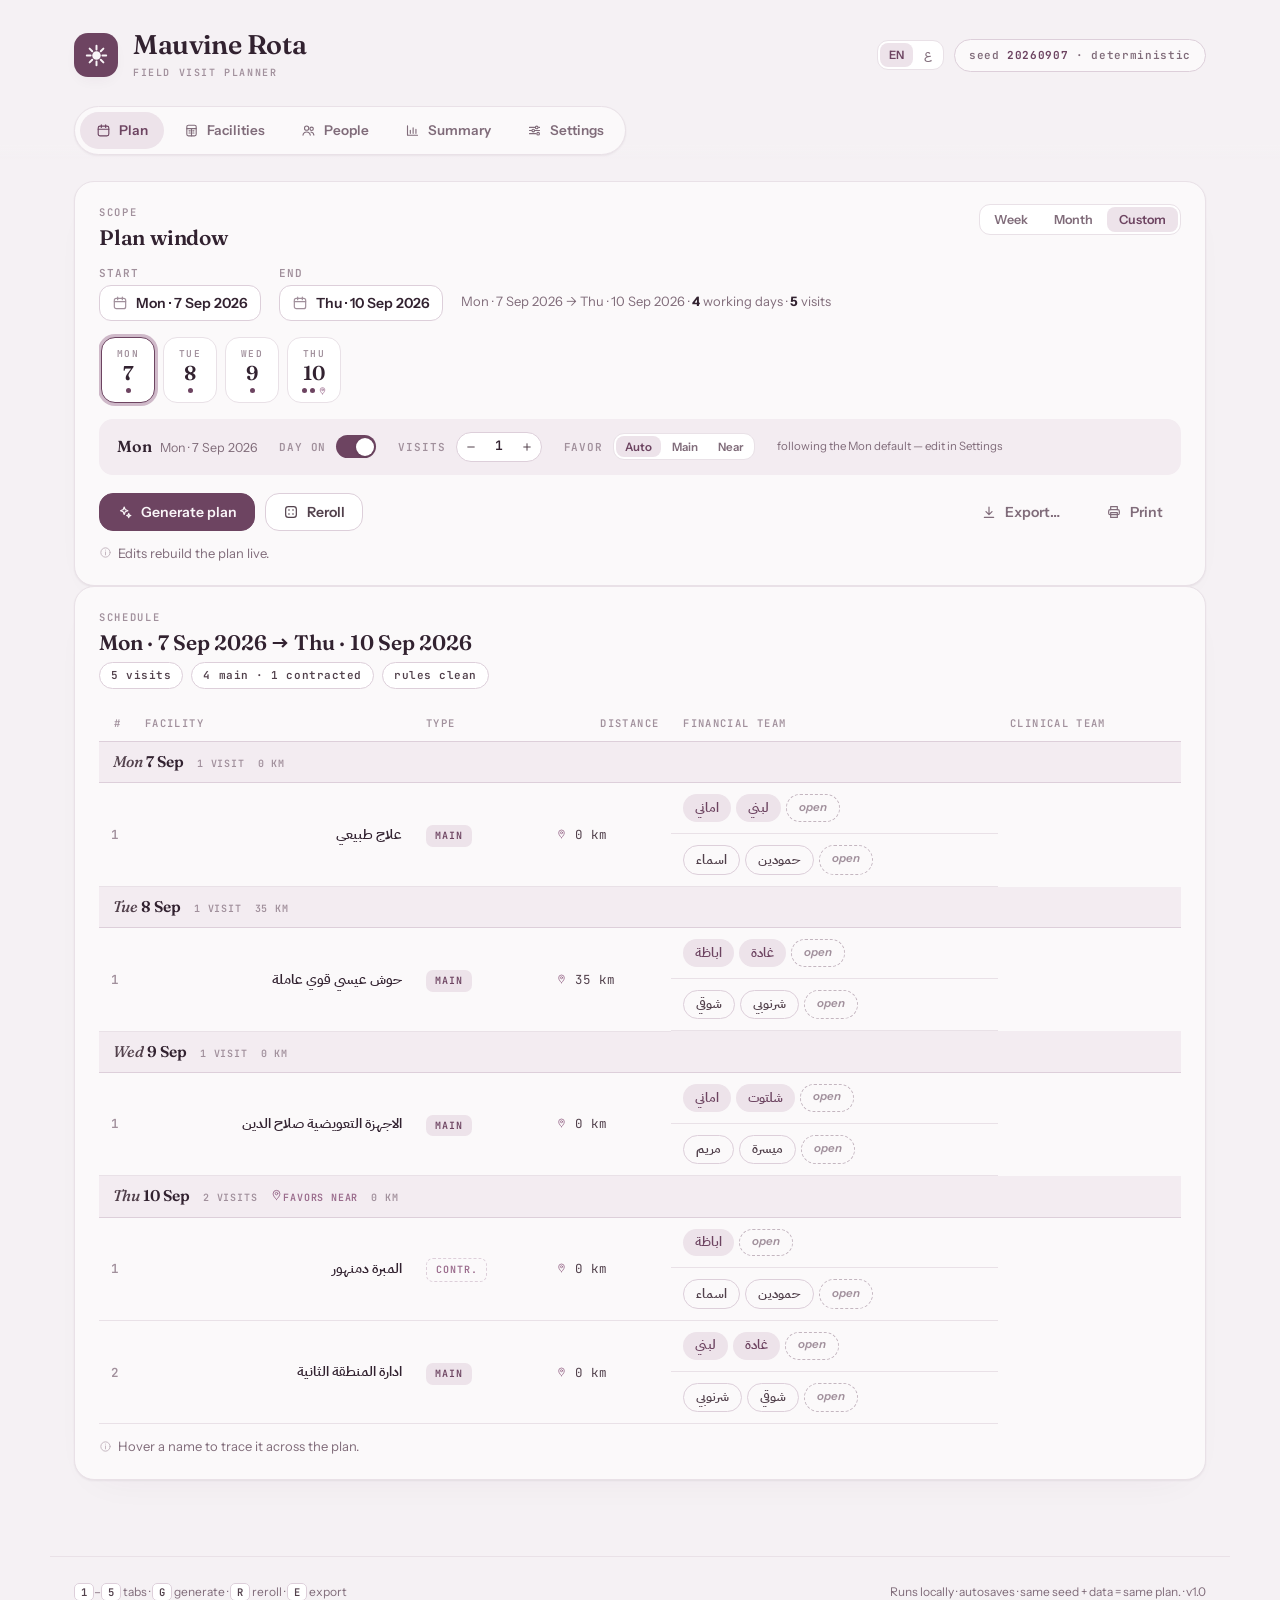
==== commit 8afba180: "fix: resolve date-picker, solver, and validation bugs - fix .prev/dpk-nav class collision clipping t" ====
--- a/index.html
+++ b/index.html
@@ -127,6 +127,39 @@
 .rng::-moz-range-track{height:4px;border-radius:2px;background:var(--hairline-strong)}
 .rng::-moz-range-progress{height:4px;border-radius:2px;background:var(--primary)}
 .rng::-moz-range-thumb{width:12px;height:12px;border-radius:50%;background:var(--bg-raised);border:2px solid var(--primary)}
+.dpk-trigger{-webkit-appearance:none;appearance:none;display:inline-flex;align-items:center;gap:8px;border:1px solid var(--hairline-strong);border-radius:var(--r-ctl);padding:8px 12px;font:600 14px "Instrument Sans","IBM Plex Sans Arabic",sans-serif;background:var(--bg-raised);color:var(--ink-900);cursor:pointer;transition:border-color .16s var(--ease)}
+.dpk-trigger:hover{border-color:var(--accent-soft)}
+.dpk-trigger:focus-visible,.dpk-trigger.open{outline:2px solid var(--focus-ring);outline-offset:1px;border-color:var(--accent-soft)}
+.dpk-trigger .ic{color:var(--ink-400);flex:0 0 auto}
+.dpk-trigger .dpk-val{white-space:nowrap}
+.dpk-trigger.tinyp{width:34px;height:30px;padding:0;justify-content:center}
+.dpk-trigger.tinyp .dpk-val{display:none}
+.dpk-pop{position:fixed;z-index:80;width:min(296px, calc(100vw - 16px));background:var(--bg-card);border:1px solid var(--hairline-strong);border-radius:var(--r-card);box-shadow:0 30px 70px -24px rgba(50,34,48,.4);padding:14px;animation:dpkin .16s var(--ease)}
+@keyframes dpkin{from{opacity:0;transform:translateY(-4px) scale(.98)}to{opacity:1;transform:none}}
+.dpk-head{display:grid;grid-template-columns:28px minmax(0,1fr) 28px;align-items:center;gap:6px;margin-bottom:10px}
+.dpk-nav{-webkit-appearance:none;appearance:none;width:28px;height:28px;padding:0;margin:0;line-height:1;border-radius:8px;border:0;background:transparent;color:var(--ink-500);display:grid;place-items:center;cursor:pointer;transition:background .15s var(--ease),color .15s var(--ease);flex:0 0 auto;overflow:hidden}
+.dpk-nav:hover{background:var(--wash-hover);color:var(--ink-900)}
+.dpk-nav .ic{width:14px;height:14px}
+.dpk-title{-webkit-appearance:none;appearance:none;display:block;width:100%;min-width:0;background:transparent;border:0;font-family:Fraunces,"IBM Plex Sans Arabic",serif;font-weight:600;font-size:15px;color:var(--ink-900);cursor:pointer;padding:5px 9px;border-radius:9px;transition:background .15s var(--ease);text-align:center}
+.dpk-title:hover{background:var(--wash-hover)}
+.dpk-range-lbl{font-family:Fraunces,"IBM Plex Sans Arabic",serif;font-weight:600;font-size:15px;color:var(--ink-900);padding:5px 9px;width:100%;min-width:0;text-align:center}
+.dpk-grid{display:grid;grid-template-columns:repeat(7,1fr);gap:2px}
+.dpk-dow{text-align:center;font-family:"JetBrains Mono","IBM Plex Sans Arabic",monospace;font-weight:600;font-size:10px;letter-spacing:.04em;color:var(--ink-400);padding:2px 0 8px}
+.dpk-day{-webkit-appearance:none;appearance:none;position:relative;aspect-ratio:1;border:0;background:transparent;border-radius:9px;font:600 12.5px "Instrument Sans","IBM Plex Sans Arabic",sans-serif;color:var(--ink-900);cursor:pointer;display:grid;place-items:center;transition:background .13s var(--ease)}
+.dpk-day:hover{background:var(--wash-hover)}
+.dpk-day.mute{color:var(--ink-300)}
+.dpk-day.today{color:var(--primary)}
+.dpk-day.today::after{content:"";position:absolute;bottom:3px;width:4px;height:4px;border-radius:50%;background:var(--primary)}
+.dpk-day.sel{background:var(--primary);color:var(--on-primary)}
+.dpk-day.sel:hover{background:var(--primary-hover)}
+.dpk-day.sel::after{background:var(--on-primary)}
+.dpk-pgrid{display:grid;grid-template-columns:repeat(3,1fr);gap:6px}
+.dpk-pcell{-webkit-appearance:none;appearance:none;border:1px solid var(--hairline);background:var(--bg-raised);border-radius:11px;padding:11px 0;font:600 13px "Instrument Sans","IBM Plex Sans Arabic",sans-serif;color:var(--ink-700);cursor:pointer;transition:all .14s var(--ease)}
+.dpk-pcell:hover{border-color:var(--accent-soft);background:var(--wash-hover)}
+.dpk-pcell.sel{background:var(--primary);color:var(--on-primary);border-color:var(--primary)}
+.dpk-foot{display:flex;justify-content:flex-end;margin-top:8px;padding-top:8px;border-top:1px dashed var(--hairline)}
+.dpk-today-btn{-webkit-appearance:none;appearance:none;border:0;background:none;color:var(--accent-soft);font:600 11.5px "Instrument Sans","IBM Plex Sans Arabic",sans-serif;cursor:pointer;padding:5px 10px;border-radius:8px}
+.dpk-today-btn:hover{background:var(--wash-hover);color:var(--primary)}
 .scope-row{display:flex;align-items:flex-end;gap:18px;flex-wrap:wrap}
 .fld{display:flex;flex-direction:column;gap:5px;font:600 11px "JetBrains Mono","IBM Plex Sans Arabic",monospace;letter-spacing:.1em;text-transform:uppercase;color:var(--ink-400)}
 .scope-meta{color:var(--ink-500);font-size:13px;padding-bottom:9px}
@@ -271,7 +304,7 @@
 .hchip{border:1px solid var(--hairline-strong);background:var(--bg-raised);color:var(--ink-700);font:600 12px "Instrument Sans","IBM Plex Sans Arabic",sans-serif;padding:4px 12px;border-radius:999px;cursor:pointer;transition:all .15s var(--ease)}
 .hchip:hover{background:var(--wash-hover)}
 .hchip.off{opacity:.45;text-decoration:line-through;text-decoration-thickness:1px;color:var(--ink-400)}
-.prev{font-family:"JetBrains Mono","IBM Plex Sans Arabic",monospace;font-size:11.5px;line-height:1.65;background:var(--bg-raised);border:1px solid var(--hairline);border-radius:12px;padding:14px;overflow:auto;max-height:280px;color:var(--ink-700);white-space:pre;margin:0;direction:ltr;text-align:left}
+.export-preview{font-family:"JetBrains Mono","IBM Plex Sans Arabic",monospace;font-size:11.5px;line-height:1.65;background:var(--bg-raised);border:1px solid var(--hairline);border-radius:12px;padding:14px;overflow:auto;max-height:280px;color:var(--ink-700);white-space:pre;margin:0;direction:ltr;text-align:left}
 .mfoot{display:flex;gap:10px;flex-wrap:wrap;margin-top:18px}
 @media (max-width:860px){
   .mast{flex-direction:column;align-items:flex-start}
@@ -338,6 +371,8 @@
   <symbol id="ic-pin" viewBox="0 0 24 24" fill="none" stroke="currentColor" stroke-width="1.8" stroke-linecap="round" stroke-linejoin="round"><path d="M12 21.2S5.8 15.7 5.8 10.6a6.2 6.2 0 1 1 12.4 0c0 5.1-6.2 10.6-6.2 10.6z"/><circle cx="12" cy="10.3" r="2.3"/></symbol>
   <symbol id="ic-wand" viewBox="0 0 24 24" fill="none" stroke="currentColor" stroke-width="1.8" stroke-linecap="round" stroke-linejoin="round"><path d="M10.8 4.6l1.6 3.9 3.9 1.6-3.9 1.6-1.6 3.9-1.6-3.9-3.9-1.6 3.9-1.6z"/><path d="M17.6 14.2l.9 2.2 2.2.9-2.2.9-.9 2.2-.9-2.2-2.2-.9 2.2-.9z"/></symbol>
   <symbol id="ic-chev" viewBox="0 0 24 24" fill="none" stroke="currentColor" stroke-width="2" stroke-linecap="round" stroke-linejoin="round"><path d="M7 10l5 5 5-5"/></symbol>
+  <symbol id="ic-chevl" viewBox="0 0 24 24" fill="none" stroke="currentColor" stroke-width="2" stroke-linecap="round" stroke-linejoin="round"><path d="M14.5 6l-5 6 5 6"/></symbol>
+  <symbol id="ic-chevr" viewBox="0 0 24 24" fill="none" stroke="currentColor" stroke-width="2" stroke-linecap="round" stroke-linejoin="round"><path d="M9.5 6l5 6-5 6"/></symbol>
 </svg>
 
 <div class="wrap mast">
@@ -525,7 +560,9 @@
   rNoPool:{en:'unknown pool',ar:'فريق غير معروف'},
   rBadType:{en:'unknown type',ar:'نوع غير معروف'},
   noRows:{en:'No valid rows found',ar:'لا صفوف صالحة'},
-  solverErr:{en:'Solver error — data kept, plan paused',ar:'خطأ في الحل — البيانات محفوظة والخطة متوقفة'}
+  solverErr:{en:'Solver error — data kept, plan paused',ar:'خطأ في الحل — البيانات محفوظة والخطة متوقفة'},
+  today:{en:'Today',ar:'اليوم'}, prevM:{en:'Previous',ar:'السابق'}, nextM:{en:'Next',ar:'التالي'},
+  chooseDate:{en:'Choose date',ar:'اختيار التاريخ'}
 };
 let LANG='en';
 const t=k=>{const e=T[k];return e?(e[LANG]||e.en):k};
@@ -544,6 +581,7 @@
 const avg=a=>a.length?a.reduce((x,y)=>x+y,0)/a.length:0;
 const ic=(n,c='')=>'<svg class="ic '+c+'" aria-hidden="true"><use href="#'+n+'"/></svg>';
 const byId=(arr,id)=>arr.find(x=>x.id===id);
+const hasDuplicateIds=items=>{const ids=items.map(x=>x.id);return new Set(ids).size!==ids.length};
 function validImportData(o){
   if(!o||!Array.isArray(o.people)||!Array.isArray(o.facilities))return 'Not a valid roster file';
   for(const f of o.facilities){
@@ -552,6 +590,7 @@
     if(typeof f.km!=='number'||f.km<0||f.km>999)return 'Facility "'+(f.name||f.id)+'" has an invalid distance';
     if(typeof f.weight!=='number'||f.weight<0.5||f.weight>2)return 'Facility "'+(f.name||f.id)+'" has an invalid weight';
   }
+  if(hasDuplicateIds(o.facilities))return 'Facility ids must be unique';
   for(const p of o.people){
     if(!p||typeof p.id!=='string'||!p.id)return 'A person is missing an id';
     if(!['fin','clin'].includes(p.pool))return 'Person "'+(p.name||p.id)+'" has an unknown pool';
@@ -560,6 +599,7 @@
     if(!Array.isArray(p.offDates))return 'Person "'+(p.name||p.id)+'" has an invalid off-dates list';
     if(typeof p.weight!=='number'||p.weight<0.5||p.weight>2)return 'Person "'+(p.name||p.id)+'" has an invalid weight';
   }
+  if(hasDuplicateIds(o.people))return 'Person ids must be unique';
   return null;
 }
 function validSettingsData(st){
@@ -839,6 +879,13 @@
 }
 
 function canWork(p,iso){return p.weekdays[dowOf(iso)]&&!p.offDates.includes(iso)}
+const workCount=(work,id,iso)=>work[id].get(iso)||0;
+const addWork=(work,id,iso)=>work[id].set(iso,workCount(work,id,iso)+1);
+const hasWork=(work,id,iso)=>workCount(work,id,iso)>0;
+function removeWork(work,id,iso){
+  const next=workCount(work,id,iso)-1;
+  if(next<=0)work[id].delete(iso);else work[id].set(iso,next);
+}
 
 function runOnce(seedNum){
   const st=S.settings, flags=[], rnd=mulberry32(seedNum>>>0);
@@ -861,7 +908,7 @@
     flags.push({t:'error',msg:bi('No active facilities — add some in the Facilities tab.',
       'لا مرافق مفعّلة — أضفها في تبويب المرافق.')});
     return out;}
-  let conT=Math.min(Math.round(V*st.ratio.c/(st.ratio.m+st.ratio.c)),Math.max(0,V-st.ratio.m));
+  let conT=clamp(Math.round(V*st.ratio.c/(st.ratio.m+st.ratio.c)),0,V);
   if(conT>0&&!Fcon.length){
     flags.push({t:'warn',msg:bi('No active contracted facilities — '+conT+' contracted target(s) became main.',
       'لا مرافق متعاقدة مفعّلة — تحوّلت أهداف التعاقد ('+conT+') إلى رئيسية.')});
@@ -915,8 +962,15 @@
       let sc=rnd()*.3;
       if(st.rotate)sc-=useCnt[f.id]*.8;
       sc+=(f.weight-1)*wFac;
-      if(near)sc+=f.km*.22;
-      if(near&&day.visits.length){const last=day.visits[day.visits.length-1].f;if(last)sc+=Math.abs(f.km-last.km)*.10;}
+      if(near){
+        sc-=f.km*.08;
+        if(f.km>st.nearKm)sc-=(f.km-st.nearKm)*.45;
+        const prevFacs=day.visits.map(v=>v.f).filter(Boolean);
+        if(prevFacs.length){
+          const avgKm=avg(prevFacs.map(pf=>pf.km));
+          sc-=Math.abs(f.km-avgKm)*.12;
+        }
+      }
       if(sc>bs){bs=sc;best=f}
     }
     useCnt[best.id]++;return best;
@@ -933,9 +987,9 @@
         flags.push({t:'error',dyn:true,msg:bi(
           'Open visit on '+humanEn(d.iso)+' — no facility of any type is available.',
           'زيارة مفتوحة في '+humanAr(d.iso)+' — لا مرفق متاح من أي نوع.')});
-        d.visits.push({id:uid(),iso:d.iso,type:'main',f:null});continue;
+        d.visits.push({id:d.iso+':'+k,iso:d.iso,type:'main',f:null});continue;
       }
-      d.visits.push({id:uid(),iso:d.iso,type,f});
+      d.visits.push({id:d.iso+':'+k,iso:d.iso,type,f});
     }
   }
 
@@ -975,7 +1029,7 @@
   const stf=v=>st.staffing[v.type][key];
   const pool=S.people.filter(p=>p.active&&p.pool===key);
   const plan={},work={},load={};
-  pool.forEach(p=>{work[p.id]=new Set();load[p.id]=0});
+  pool.forEach(p=>{work[p.id]=new Map();load[p.id]=0});
   const wF=st.useW.fairness?st.weights.fairness/50:0;
   const wP=st.useW.pref?st.weights.pref/50:0;
   const wD=st.useW.distance?st.weights.distance/50:0;
@@ -1001,11 +1055,11 @@
     const assign=new Map(d.visits.map(v=>[v.id,[]]));
     plan[d.iso]=assign;
     if(!need)continue;
-    const fresh=pool.filter(p=>canWork(p,d.iso)&&!work[p.id].has(d.iso)&&!(st.noConsecutive&&work[p.id].has(addISO(d.iso,-1))));
+    const fresh=pool.filter(p=>canWork(p,d.iso)&&!hasWork(work,p.id,d.iso)&&!(st.noConsecutive&&hasWork(work,p.id,addISO(d.iso,-1))));
     const costed=fresh.map(p=>({p,c:chooseCost(p,d)})).sort((a,b)=>a.c-b.c);
     let chosen=costed.slice(0,need).map(x=>x.p);
     if(chosen.length<need&&st.relaxMode==='relaxed'&&st.noConsecutive){
-      const more=pool.filter(p=>canWork(p,d.iso)&&!work[p.id].has(d.iso)&&work[p.id].has(addISO(d.iso,-1)))
+      const more=pool.filter(p=>canWork(p,d.iso)&&!hasWork(work,p.id,d.iso)&&hasWork(work,p.id,addISO(d.iso,-1)))
         .map(p=>({p,c:chooseCost(p,d)})).sort((a,b)=>a.c-b.c);
       while(chosen.length<need&&more.length){
         const m=more.shift();chosen.push(m.p);
@@ -1022,9 +1076,9 @@
     const maxPer=st.oneVisitPerDay?1:2;
     for(const e of edges){if(rem[e.vid]>0&&cnt[e.p.id]<maxPer){assign.get(e.vid).push(e.p);rem[e.vid]--;cnt[e.p.id]++;}}
     for(const v of d.visits){
-      for(const p of assign.get(v.id)){work[p.id].add(d.iso);load[p.id]++;}
+      for(const p of assign.get(v.id)){addWork(work,p.id,d.iso);load[p.id]++;}
       const gap=stf(v)-assign.get(v.id).length;
-      if(gap>0)flagsOut.push({t:'error',dyn:true,msg:bi(
+      if(gap>0)flagsOut.push({t:'error',dyn:true,kind:'open-slot',slots:gap,msg:bi(
         gap+' open '+(key==='fin'?'financial':'clinical')+' slot(s) at '+(v.f?v.f.name:'—')+' · '+humanEn(d.iso)+' — not enough available people.',
         gap+' خانة '+(key==='fin'?'مالية':'طبية')+' مفتوحة في '+(v.f?v.f.name:'—')+' · '+humanAr(d.iso)+' — المتاحون لا يكفون.')});
     }
@@ -1043,7 +1097,7 @@
   const entries=[];
   days.forEach(d=>d.visits.forEach(v=>plan[d.iso].get(v.id).forEach(p=>entries.push({p,iso:d.iso,vid:v.id,km:v.f?v.f.km:8}))));
   if(entries.length<2)return;
-  const okMove=(x,remove,add)=>{for(const w of work[x.id]){if(w===remove)continue;if(w===addISO(add,1)||w===addISO(add,-1))return false}return true};
+  const okMove=(x,remove,add)=>{for(const w of work[x.id].keys()){if(w===remove)continue;if(w===addISO(add,1)||w===addISO(add,-1))return false}return true};
   const deadline=Date.now()+50;
   let pass=0,did=true;
   while(did&&pass<40&&Date.now()<deadline){
@@ -1059,24 +1113,24 @@
         const tp=a.p;a.p=b.p;b.p=tp;did=true;continue;
       }
       if(!canWork(b.p,a.iso)||!canWork(a.p,b.iso))continue;
-      if(work[b.p.id].has(a.iso)||work[a.p.id].has(b.iso))continue;
+      if(hasWork(work,b.p.id,a.iso)||hasWork(work,a.p.id,b.iso))continue;
       if(st.noConsecutive&&(!okMove(a.p,a.iso,b.iso)||!okMove(b.p,b.iso,a.iso)))continue;
       const A=plan[a.iso].get(a.vid),B=plan[b.iso].get(b.vid);
       A.splice(A.indexOf(a.p),1,b.p);B.splice(B.indexOf(b.p),1,a.p);
-      work[a.p.id].delete(a.iso);work[a.p.id].add(b.iso);
-      work[b.p.id].delete(b.iso);work[b.p.id].add(a.iso);
+      removeWork(work,a.p.id,a.iso);addWork(work,a.p.id,b.iso);
+      removeWork(work,b.p.id,b.iso);addWork(work,b.p.id,a.iso);
       const tp=a.p;a.p=b.p;b.p=tp;did=true;
     }
     for(const e of entries){
       const y=e.p;
       for(const x of pool){
-        if(work[x.id].has(e.iso)||!canWork(x,e.iso))continue;
+        if(hasWork(work,x.id,e.iso)||!canWork(x,e.iso))continue;
         if(st.noConsecutive&&!okMove(x,null,e.iso))continue;
         const dF=((load[y.id]-1-target)**2+(load[x.id]+1-target)**2)-((load[y.id]-target)**2+(load[x.id]-target)**2);
         const dM=mm(x,e.km)-mm(y,e.km);
         if(dF+dM<-1e-9){
           const arr=plan[e.iso].get(e.vid);arr.splice(arr.indexOf(y),1,x);
-          work[y.id].delete(e.iso);work[x.id].add(e.iso);
+          removeWork(work,y.id,e.iso);addWork(work,x.id,e.iso);
           load[y.id]--;load[x.id]++;e.p=x;did=true;
         }
       }
@@ -1128,7 +1182,7 @@
   nearChecks.forEach(r=>r.ok=r.maxKm<=st.nearKm&&r.spread<=Math.max(4,st.nearKm/2));
   P.metrics={V,mainV,conV,loads,poolStats,use,unused,totKm,dayRows,nearChecks,
     consec:P.flags.filter(f=>f.kind==='consec').length,
-    gaps:P.flags.filter(f=>f.t==='error').length,
+    gaps:P.flags.filter(f=>f.kind==='open-slot').reduce((s,f)=>s+(f.slots||0),0),
     workDays:P.days.length};
 }
 
@@ -1159,8 +1213,8 @@
     +'<div class="card-head"><div><div class="kicker">'+esc(t('kScope'))+'</div><h2 class="ctitle">'+esc(t('winTitle'))+'</h2></div>'
     +'<div class="seg">'+['week','month','custom'].map(m=>'<button class="'+(S.scope.mode===m?'on':'')+'" data-act="scope" data-v="'+m+'">'+esc(t(m))+'</button>').join('')+'</div></div>'
     +'<div class="scope-row">'
-    +'<label class="fld"><span>'+esc(t('start'))+'</span><input type="date" class="inp" id="scStart" value="'+S.scope.start+'"></label>'
-    +'<label class="fld" style="'+(S.scope.mode==='custom'?'':'display:none')+'"><span>'+esc(t('end'))+'</span><input type="date" class="inp" id="scEnd" value="'+(S.scope.end||S.scope.start)+'"></label>'
+    +'<label class="fld"><span>'+esc(t('start'))+'</span>'+dpkTriggerHTML('id="scStart"',S.scope.start,'',human(S.scope.start))+'</label>'
+    +'<label class="fld" style="'+(S.scope.mode==='custom'?'':'display:none')+'"><span>'+esc(t('end'))+'</span>'+dpkTriggerHTML('id="scEnd"',(S.scope.end||S.scope.start),'',human(S.scope.end||S.scope.start))+'</label>'
     +'<div class="scope-meta">'+esc(human(start))+' '+ARW()+' '+esc(human(end))+' · <b>'+onCount+'</b> '+esc(dWord(onCount))+' · <b>'+V+'</b> '+esc(vWord(V))+'</div>'
     +'</div>'
     +'<div class="ribbon">'+tiles+'</div>'
@@ -1274,7 +1328,7 @@
     +'<td><div class="offs">'
       +p.offDates.slice(0,2).map(dt=>'<span class="offchip">'+esc(humanShort(dt))+'<button data-act="p-off-del" data-p="'+p.id+'" data-date="'+dt+'" aria-label="'+esc(t('remove'))+'">'+ic('ic-x')+'</button></span>').join('')
       +(p.offDates.length>2?'<span class="offchip" title="'+esc(p.offDates.join(', '))+'">+'+(p.offDates.length-2)+'</span>':'')
-      +'<input type="date" class="inp tinyp" data-poff="'+p.id+'" title="'+esc(t('addOff'))+'">'
+      +dpkTriggerHTML('data-poff="'+p.id+'"','','tinyp','',t('addOff'))
     +'</div></td>'
     +'<td class="wcell"><span class="ws">'+weightSlider(p.weight,'data-pk="weight" data-p="'+p.id+'"')+'</span><b class="wv">'+(+p.weight).toFixed(1)+'×</b></td>'
     +'<td id="load-'+p.id+'">'+loadCellHTML(p)+'</td>'
@@ -1729,7 +1783,7 @@
     +'<div class="msec"><div class="mlab">'+esc(t('hideF'))+'</div><div class="chipwrap">'
     +S.facilities.map(f=>'<button class="hchip" data-act="exp-hide" data-kind="f" data-id="'+f.id+'" dir="auto">'+esc(f.name)+'</button>').join('')
     +'</div></div>'
-    +'<div class="msec"><div class="mlab">'+esc(t('prevK'))+'</div><pre class="prev" id="expPrev" dir="ltr"></pre></div>'
+    +'<div class="msec"><div class="mlab">'+esc(t('prevK'))+'</div><pre class="export-preview" id="expPrev" dir="ltr"></pre></div>'
     +'<div class="mfoot">'
     +'<button class="btn primary" data-act="exp-copy">'+ic('ic-copy')+esc(t('copyB'))+'</button>'
     +'<button class="btn" data-act="exp-dl">'+ic('ic-down')+esc(t('dlB'))+'</button>'
@@ -1768,12 +1822,141 @@
   pre.textContent=txt;
 }
 
+let DPK=null;
+const DPKWD={en:['S','M','T','W','T','F','S'],ar:['ح','ن','ث','ر','خ','ج','س']};
+function dpkTriggerHTML(attrs,val,cls,label,titleTxt){
+  return '<button type="button" class="dpk-trigger '+cls+'" '+attrs+' value="'+val+'" data-act="dpk-open"'+(titleTxt?' title="'+esc(titleTxt)+'"':'')+' aria-haspopup="dialog" aria-expanded="false">'+ic('ic-cal')+(label?'<span class="dpk-val">'+esc(label)+'</span>':'')+'</button>';
+}
+function dpkPanelHTML(){
+  const today=fISO(new Date());
+  const rtl=LANG==='ar';
+  const prevIc=ic(rtl?'ic-chevr':'ic-chevl'),nextIc=ic(rtl?'ic-chevl':'ic-chevr');
+  if(DPK.view==='years'){
+    const sY=DPK.yearsPage,eY=sY+11;
+    const cells=[];
+    for(let y=sY;y<=eY;y++)cells.push('<button type="button" class="dpk-pcell '+(y===DPK.cursor.y?'sel':'')+'" data-act="dpk-pick-year" data-y="'+y+'">'+y+'</button>');
+    return '<div class="dpk-head">'
+      +'<button type="button" class="dpk-nav dpk-prev" data-act="dpk-nav" data-dir="prev" aria-label="'+esc(t('prevM'))+'">'+prevIc+'</button>'
+      +'<span class="dpk-range-lbl">'+sY+'–'+eY+'</span>'
+      +'<button type="button" class="dpk-nav dpk-next" data-act="dpk-nav" data-dir="next" aria-label="'+esc(t('nextM'))+'">'+nextIc+'</button>'
+      +'</div><div class="dpk-pgrid">'+cells.join('')+'</div>';
+  }
+  if(DPK.view==='months'){
+    const cells=MOS[LANG].map((mn,i)=>'<button type="button" class="dpk-pcell '+(i===DPK.cursor.m?'sel':'')+'" data-act="dpk-pick-month" data-m="'+i+'">'+esc(mn)+'</button>').join('');
+    return '<div class="dpk-head">'
+      +'<button type="button" class="dpk-nav dpk-prev" data-act="dpk-nav" data-dir="prev" aria-label="'+esc(t('prevM'))+'">'+prevIc+'</button>'
+      +'<button type="button" class="dpk-title" data-act="dpk-view" data-v="years">'+DPK.cursor.y+'</button>'
+      +'<button type="button" class="dpk-nav dpk-next" data-act="dpk-nav" data-dir="next" aria-label="'+esc(t('nextM'))+'">'+nextIc+'</button>'
+      +'</div><div class="dpk-pgrid">'+cells+'</div>';
+  }
+  const first=new Date(DPK.cursor.y,DPK.cursor.m,1);
+  const gridStart=new Date(DPK.cursor.y,DPK.cursor.m,1-first.getDay());
+  const cells=[];
+  for(let i=0;i<42;i++){
+    const dt=new Date(gridStart.getFullYear(),gridStart.getMonth(),gridStart.getDate()+i);
+    const iso=fISO(dt);
+    const cls=['dpk-day'];
+    if(dt.getMonth()!==DPK.cursor.m)cls.push('mute');
+    if(iso===today)cls.push('today');
+    if(iso===DPK.selected)cls.push('sel');
+    cells.push('<button type="button" class="'+cls.join(' ')+'" data-act="dpk-pick-day" data-iso="'+iso+'">'+dt.getDate()+'</button>');
+  }
+  return '<div class="dpk-head">'
+    +'<button type="button" class="dpk-nav dpk-prev" data-act="dpk-nav" data-dir="prev" aria-label="'+esc(t('prevM'))+'">'+prevIc+'</button>'
+    +'<button type="button" class="dpk-title" data-act="dpk-view" data-v="months">'+esc(MOS[LANG][DPK.cursor.m])+' '+DPK.cursor.y+'</button>'
+    +'<button type="button" class="dpk-nav dpk-next" data-act="dpk-nav" data-dir="next" aria-label="'+esc(t('nextM'))+'">'+nextIc+'</button>'
+    +'</div>'
+    +'<div class="dpk-grid">'+DPKWD[LANG].map(d=>'<span class="dpk-dow">'+esc(d)+'</span>').join('')+cells.join('')+'</div>'
+    +'<div class="dpk-foot"><button type="button" class="dpk-today-btn" data-act="dpk-today">'+esc(t('today'))+'</button></div>';
+}
+function positionDpk(){
+  if(!DPK)return;
+  const r=DPK.btn.getBoundingClientRect();
+  const pw=DPK.el.offsetWidth,ph=DPK.el.offsetHeight;
+  let top=r.bottom+8;
+  if(top+ph>innerHeight-8)top=r.top-ph-8;
+  top=clamp(top,8,Math.max(8,innerHeight-ph-8));
+  let left=document.documentElement.dir==='rtl'?r.right-pw:r.left;
+  left=clamp(left,8,Math.max(8,innerWidth-pw-8));
+  DPK.el.style.top=top+'px';DPK.el.style.left=left+'px';
+}
+function renderDpk(){
+  if(!DPK)return;
+  DPK.el.innerHTML=dpkPanelHTML();
+  positionDpk();
+}
+function focusDpkDate(iso){
+  const dt=pISO(iso);
+  DPK.cursor.y=dt.getFullYear();DPK.cursor.m=dt.getMonth();
+  DPK.view='days';
+  renderDpk();
+  const cell=DPK.el.querySelector('.dpk-day[data-iso="'+iso+'"]');
+  if(cell)cell.focus();
+}
+function openDpk(btn){
+  const key=btn.id||('poff:'+btn.dataset.poff);
+  if(DPK&&DPK.key===key){closeDpk();return;}
+  closeDpk();
+  const cur=btn.value||'';
+  const base=cur?pISO(cur):new Date();
+  const el=document.createElement('div');
+  el.className='dpk-pop';
+  el.setAttribute('role','dialog');
+  el.setAttribute('aria-modal','false');
+  el.setAttribute('aria-label',t('chooseDate'));
+  document.body.appendChild(el);
+  DPK={key,btn,el,view:'days',cursor:{y:base.getFullYear(),m:base.getMonth()},selected:cur||null,yearsPage:Math.floor(base.getFullYear()/12)*12};
+  btn.classList.add('open');btn.setAttribute('aria-expanded','true');
+  renderDpk();
+  const focusTarget=el.querySelector('.dpk-day.sel')||el.querySelector('.dpk-day.today')||el.querySelector('.dpk-day');
+  if(focusTarget)focusTarget.focus();
+  addEventListener('scroll',closeDpk,true);
+  addEventListener('resize',closeDpk,true);
+}
+function closeDpk(opts){
+  if(!DPK)return;
+  const restoreFocus=!!(opts&&opts.restoreFocus);
+  const btn=DPK.btn;
+  btn.classList.remove('open');btn.setAttribute('aria-expanded','false');
+  DPK.el.remove();
+  removeEventListener('scroll',closeDpk,true);
+  removeEventListener('resize',closeDpk,true);
+  DPK=null;
+  if(restoreFocus&&btn.isConnected)btn.focus();
+}
+function dpkNav(dir){
+  if(!DPK)return;
+  const d=dir==='next'?1:-1;
+  if(DPK.view==='years')DPK.yearsPage+=d*12;
+  else if(DPK.view==='months')DPK.cursor.y+=d;
+  else{
+    let m=DPK.cursor.m+d,y=DPK.cursor.y;
+    if(m<0){m=11;y--;}else if(m>11){m=0;y++;}
+    DPK.cursor.m=m;DPK.cursor.y=y;
+  }
+  renderDpk();
+}
+function dpkCommit(iso){
+  if(!DPK)return;
+  const btn=DPK.btn;
+  btn.value=iso;
+  closeDpk();
+  btn.dispatchEvent(new Event('change',{bubbles:true}));
+}
+
 document.addEventListener('click',e=>{
   const b=e.target.closest('[data-act]');if(!b)return;
   const act=b.dataset.act;
   switch(act){
     case 'tab': if(VIEW!==b.dataset.view){VIEW=b.dataset.view;renderView();} break;
     case 'lang': setLang(b.dataset.v); break;
+    case 'dpk-open': openDpk(b); break;
+    case 'dpk-nav': dpkNav(b.dataset.dir); break;
+    case 'dpk-view': DPK.view=b.dataset.v; if(b.dataset.v==='years')DPK.yearsPage=Math.floor(DPK.cursor.y/12)*12; renderDpk(); break;
+    case 'dpk-pick-year': DPK.cursor.y=+b.dataset.y; DPK.view='months'; renderDpk(); break;
+    case 'dpk-pick-month': DPK.cursor.m=+b.dataset.m; DPK.view='days'; renderDpk(); break;
+    case 'dpk-pick-day': dpkCommit(b.dataset.iso); break;
+    case 'dpk-today': dpkCommit(fISO(new Date())); break;
     case 'scope': S.scope.mode=b.dataset.v; renderView(); saveSoon(); break;
     case 'tile': SELDAY=b.dataset.iso; renderPlanInto(); break;
     case 'day-on': setDay(b.dataset.iso,{on:!(dayCfg(b.dataset.iso).on)}); break;
@@ -1889,6 +2072,37 @@
 });
 document.addEventListener('toggle',e=>{if(e.target&&e.target.id==='advW')advOpen=e.target.open},true);
 
+document.addEventListener('click',e=>{
+  if(!DPK)return;
+  if(e.target.closest('.dpk-pop')||DPK.btn.contains(e.target))return;
+  closeDpk();
+},true);
+document.addEventListener('keydown',e=>{
+  if(!DPK)return;
+  if(e.key==='Escape'){e.stopPropagation();closeDpk({restoreFocus:true});return;}
+  if(DPK.view!=='days')return;
+  const cell=e.target.closest('.dpk-day');
+  if(!cell)return;
+  const rtl=document.documentElement.dir==='rtl';
+  let delta=0,jumpMonth=0;
+  if(e.key==='ArrowLeft')delta=rtl?1:-1;
+  else if(e.key==='ArrowRight')delta=rtl?-1:1;
+  else if(e.key==='ArrowUp')delta=-7;
+  else if(e.key==='ArrowDown')delta=7;
+  else if(e.key==='PageUp')jumpMonth=-1;
+  else if(e.key==='PageDown')jumpMonth=1;
+  else if(e.key==='Home')delta=-dowOf(cell.dataset.iso);
+  else if(e.key==='End')delta=6-dowOf(cell.dataset.iso);
+  else return;
+  e.preventDefault();e.stopPropagation();
+  if(jumpMonth){
+    const dt=pISO(cell.dataset.iso);
+    focusDpkDate(fISO(new Date(dt.getFullYear(),dt.getMonth()+jumpMonth,dt.getDate())));
+  }else{
+    focusDpkDate(addISO(cell.dataset.iso,delta));
+  }
+},true);
+
 document.addEventListener('mouseover',e=>{
   const pill=e.target.closest('.pill[data-p]');
   if(pill){$$('.pill[data-p="'+pill.dataset.p+'"]').forEach(x=>x.classList.add('hl'));return;}
@@ -1922,4 +2136,4 @@
 syncMasthead();
 </script>
 </body>
-</html>+</html>
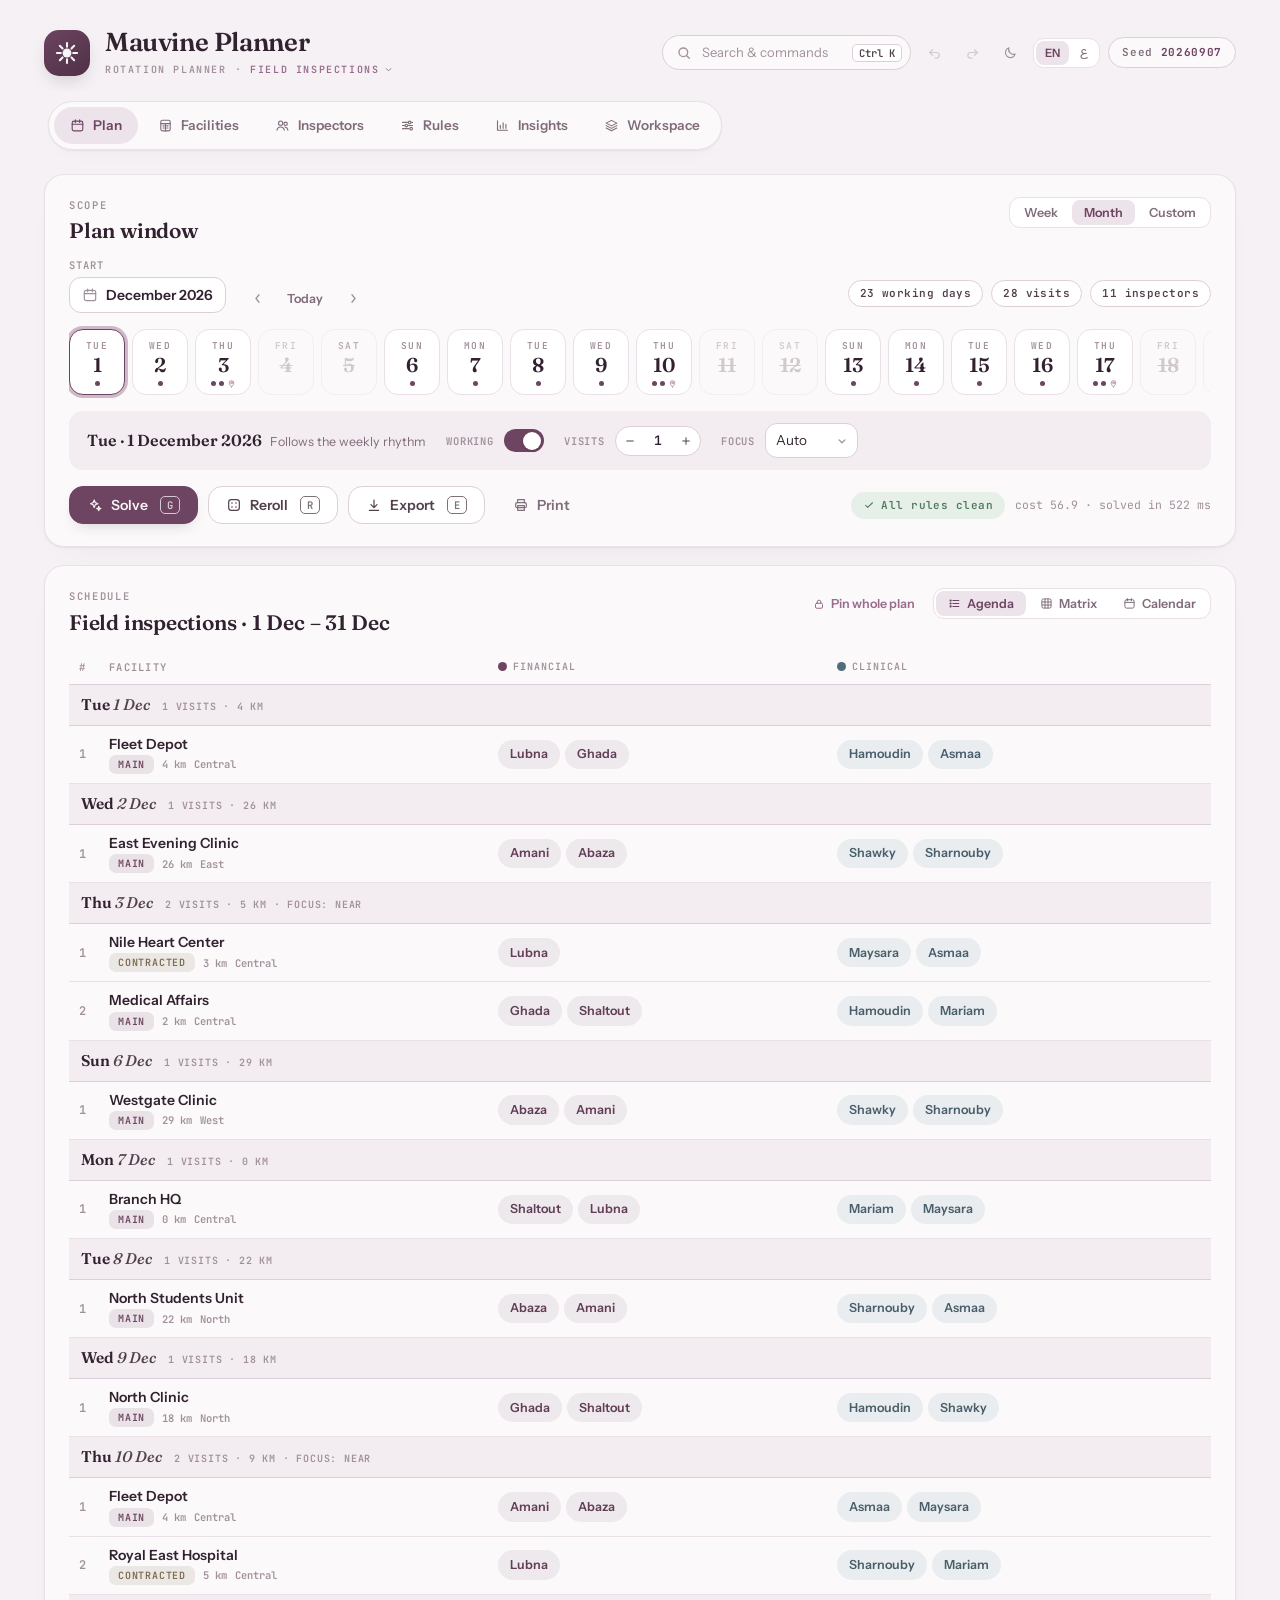
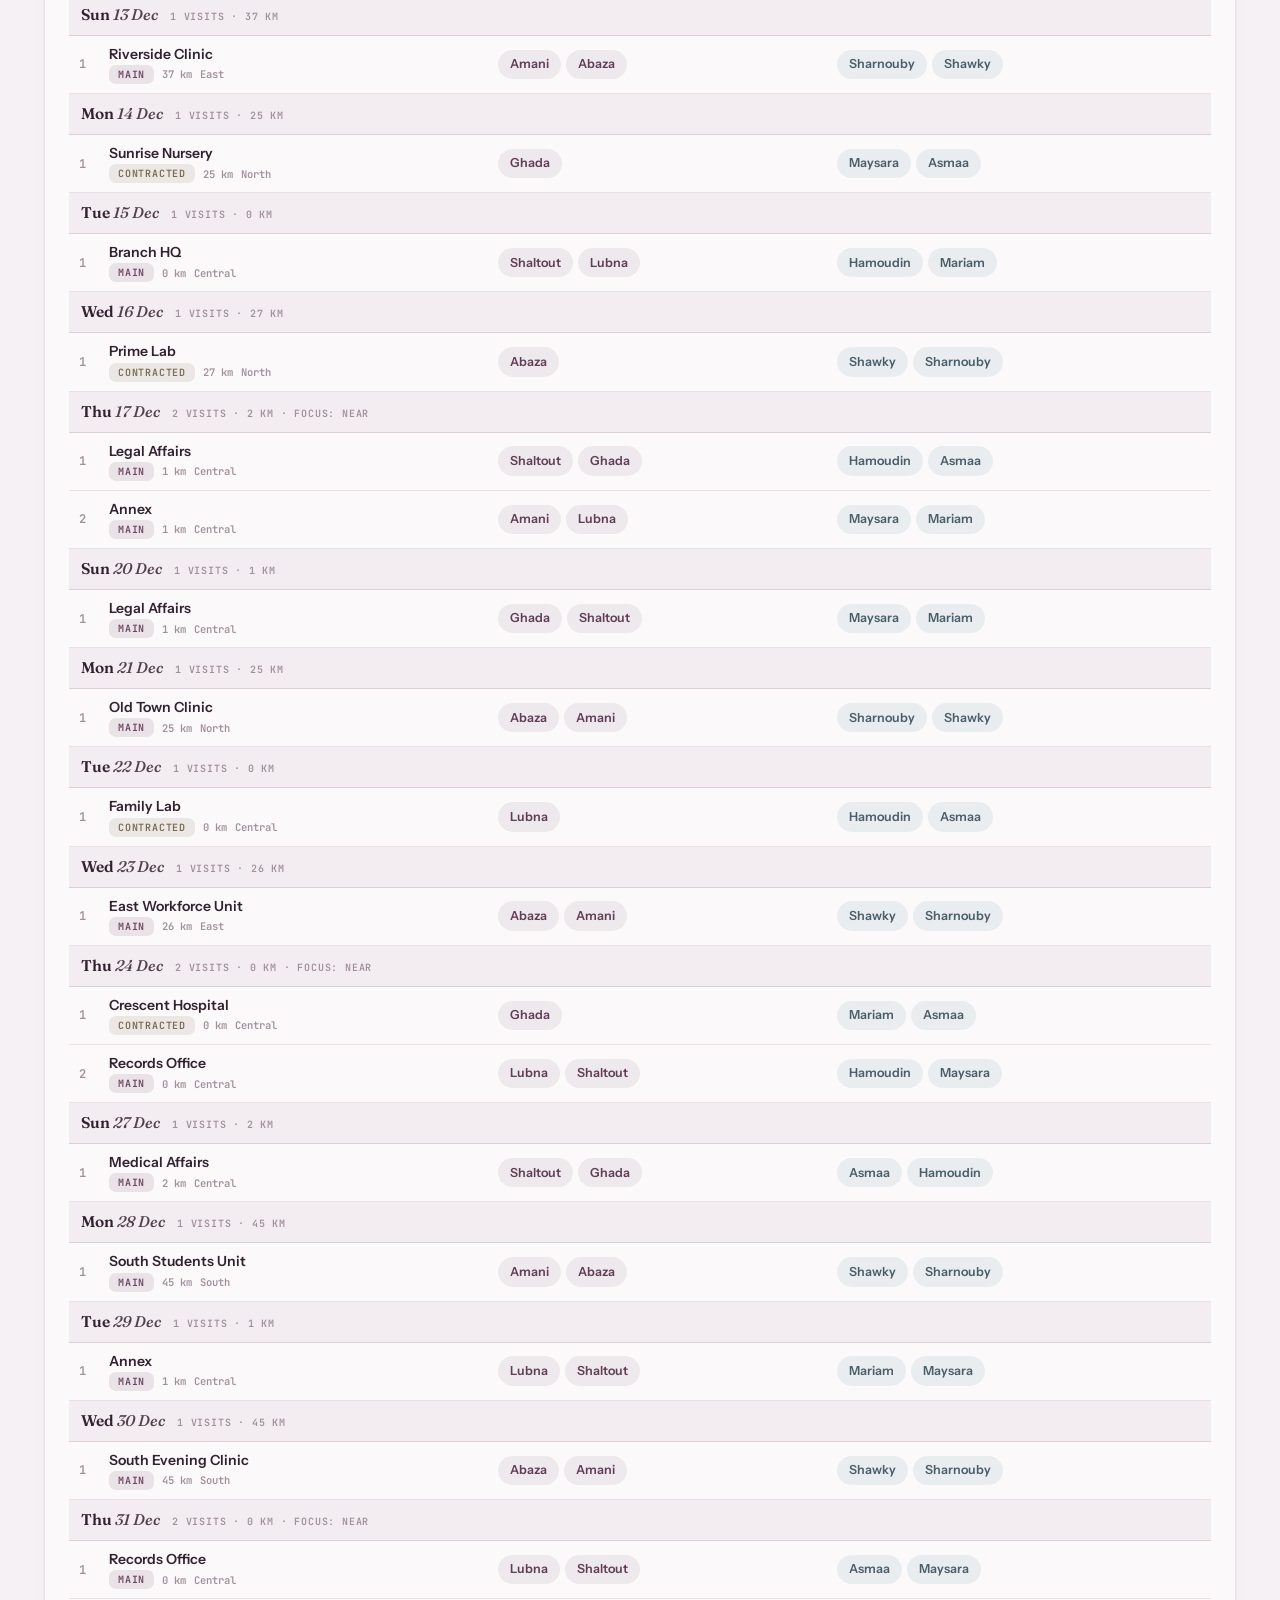
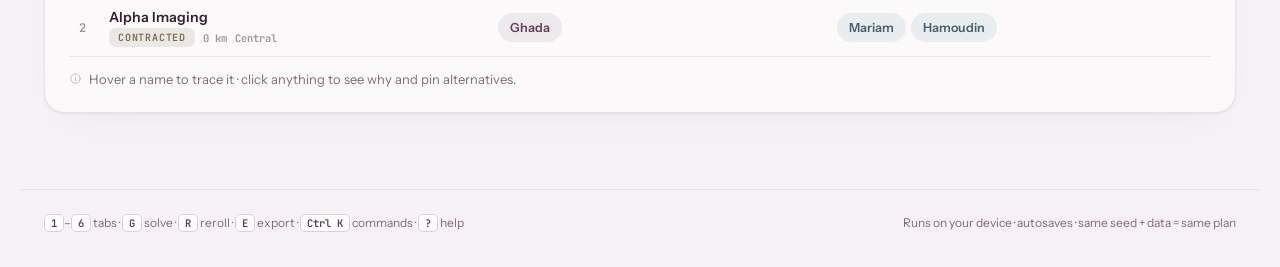
==== commit 8fd53d44: "Add files via upload" ====
--- a/index.html
+++ b/index.html
@@ -1,366 +1,30 @@
 <!DOCTYPE html>
-<html lang="en">
+<html lang="en" data-theme="light">
 <head>
 <meta charset="UTF-8">
 <meta name="viewport" content="width=device-width, initial-scale=1">
-<meta name="color-scheme" content="light">
-<meta name="description" content="Bilingual deterministic field-visit planner. Single-user, offline.">
-<title>Mauvine Rota — Field Visit Planner</title>
+<meta name="description" content="Mauvine Planner — bilingual, deterministic, general-purpose rotation planner for teams visiting sites. Offline, single file of truth, runs in your browser.">
+<title>Mauvine Planner — Rotation Planner</title>
 <link rel="icon" href="data:image/svg+xml,%3Csvg xmlns='http://www.w3.org/2000/svg' viewBox='0 0 24 24'%3E%3Ccircle cx='12' cy='12' r='9' fill='%236D4461'/%3E%3C/svg%3E">
 <link rel="preconnect" href="https://fonts.googleapis.com">
 <link rel="preconnect" href="https://fonts.gstatic.com" crossorigin>
 <link href="https://fonts.googleapis.com/css2?family=Fraunces:ital,opsz,wght@0,9..144,500;0,9..144,600;1,9..144,500&family=Instrument+Sans:wght@400;500;600;700&family=JetBrains+Mono:wght@500;600&family=IBM+Plex+Sans+Arabic:wght@400;500;600&display=swap" rel="stylesheet">
-<style>
-:root{
-  --bg-page:#F5F1F4;
-  --bg-card:#FBF9FA;
-  --bg-raised:#FFFFFF;
-  --wash-hover:#F3ECF1;
-  --wash-selected:#EDE3EA;
-  --ink-900:#322230;
-  --ink-700:#52414C;
-  --ink-500:#806C7A;
-  --ink-400:#A1909C;
-  --ink-300:#C4B6C0;
-  --hairline:#E9E1E7;
-  --hairline-strong:#DDCFDA;
-  --primary:#6D4461;
-  --primary-hover:#5E3A53;
-  --primary-active:#4F3046;
-  --on-primary:#F9F4F7;
-  --accent-soft:#9A6B8C;
-  --shadow-tint:rgba(70,36,64,.07);
-  --focus-ring:rgba(154,107,140,.45);
-  --ease:cubic-bezier(.2,0,0,1);
-  --r-card:20px; --r-ctl:12px; --r-cta:14px;
-}
-*{box-sizing:border-box}
-html{scrollbar-width:thin;scrollbar-color:var(--ink-300) transparent}
-html.modal-open{overflow:hidden}
-body{margin:0;background:var(--bg-page);color:var(--ink-900);
-  font-family:"Instrument Sans","IBM Plex Sans Arabic",system-ui,sans-serif;
-  font-size:15px;line-height:1.55;-webkit-font-smoothing:antialiased}
-.wrap{max-width:1180px;margin:0 auto;padding:0 24px}
-.mono{font-family:"JetBrains Mono","IBM Plex Sans Arabic",monospace}
-.ic{width:16px;height:16px;flex:0 0 auto}
-.ic.sp{width:13px;height:13px}
-.ic.tpin{width:9px;height:9px;display:inline-block;vertical-align:middle}
-:focus-visible{outline:2px solid var(--focus-ring);outline-offset:2px;border-radius:4px}
-::selection{background:var(--wash-selected)}
-html[dir="rtl"] *{letter-spacing:0!important}
-html[dir="rtl"] .dh{font-style:normal}
-html[dir="rtl"] .tile{width:66px}
-.mast{display:flex;align-items:center;justify-content:space-between;gap:18px;padding:30px 24px 16px}
-.brand{display:flex;align-items:center;gap:15px}
-.mark{width:44px;height:44px;border-radius:14px;background:var(--primary);display:grid;place-items:center;color:var(--on-primary);box-shadow:0 6px 16px -6px var(--shadow-tint)}
-.mark svg{width:25px;height:25px}
-.brand h1{font-family:Fraunces,"IBM Plex Sans Arabic",serif;font-weight:600;font-size:27px;letter-spacing:-.015em;margin:0;line-height:1.1}
-.tagline{font-family:"JetBrains Mono","IBM Plex Sans Arabic",monospace;font-weight:600;font-size:10px;letter-spacing:.16em;text-transform:uppercase;color:var(--ink-400);margin-top:5px}
-.mast-right{display:flex;align-items:center;gap:10px;flex-wrap:wrap}
-.seedchip{font-weight:600;font-size:11px;letter-spacing:.06em;color:var(--ink-500);border:1px solid var(--hairline-strong);border-radius:999px;padding:7px 14px;background:var(--bg-card)}
-.seedchip b{color:var(--primary)}
-.tabbar{padding:10px 24px 4px;position:sticky;top:0;z-index:30;background:linear-gradient(var(--bg-page) 78%,rgba(245,241,244,0))}
-.tabs{display:inline-flex;gap:4px;background:var(--bg-card);border:1px solid var(--hairline);border-radius:999px;padding:5px;box-shadow:0 1px 2px var(--shadow-tint);max-width:100%;overflow-x:auto}
-.tab{display:flex;gap:8px;align-items:center;border:0;background:transparent;padding:8px 16px;border-radius:999px;font:inherit;font-weight:600;font-size:13.5px;color:var(--ink-500);cursor:pointer;transition:background .18s var(--ease),color .18s var(--ease);white-space:nowrap}
-.tab:hover{background:var(--wash-hover);color:var(--ink-700)}
-.tab.on{background:var(--wash-selected);color:var(--primary)}
-.tab .ic{width:15px;height:15px}
-main.wrap{padding-top:22px;padding-bottom:60px}
-.view{display:none}.view.on{display:block;animation:fadein .3s var(--ease)}
-@keyframes fadein{from{opacity:0;transform:translateY(5px)}to{opacity:1;transform:none}}
-.card{background:var(--bg-card);border:1px solid var(--hairline);border-radius:var(--r-card);padding:22px 24px;box-shadow:0 1px 2px var(--shadow-tint),0 16px 40px -24px var(--shadow-tint)}
-.card+.card{margin-top:18px}
-.card-head{display:flex;justify-content:space-between;align-items:flex-start;gap:16px;flex-wrap:wrap;margin-bottom:16px}
-.kicker{font-family:"JetBrains Mono","IBM Plex Sans Arabic",monospace;font-weight:600;font-size:10.5px;letter-spacing:.16em;text-transform:uppercase;color:var(--ink-400);margin-bottom:5px}
-.ctitle{font-family:Fraunces,"IBM Plex Sans Arabic",serif;font-weight:600;font-size:21px;letter-spacing:-.01em;margin:0;line-height:1.15}
-.quiet{color:var(--ink-500);font-size:13px;margin:12px 0 0;display:flex;align-items:center;gap:6px}
-.quiet .ic{width:13px;height:13px;color:var(--ink-300)}
-.tiny{font-size:11.5px}
-.grow{flex:1}
-.chiprow{display:flex;gap:8px;flex-wrap:wrap;margin-top:8px}
-.chip{font-family:"JetBrains Mono","IBM Plex Sans Arabic",monospace;font-weight:600;font-size:11px;letter-spacing:.05em;color:var(--ink-700);border:1px solid var(--hairline-strong);border-radius:999px;padding:4px 11px;background:var(--bg-raised)}
-.chip.bad{background:var(--primary-active);color:var(--on-primary);border-color:var(--primary-active)}
-.chip.bend{background:var(--wash-selected);color:var(--primary);border-color:var(--accent-soft)}
-.tag{display:inline-flex;align-items:center;font-family:"JetBrains Mono","IBM Plex Sans Arabic",monospace;font-weight:600;font-size:10px;letter-spacing:.09em;text-transform:uppercase;padding:3px 9px;border-radius:7px}
-.tag.main{background:var(--wash-selected);color:var(--primary)}
-.tag.con,.tag.contracted{border:1px dashed var(--hairline-strong);color:var(--accent-soft)}
-.tag.excluded{background:transparent;border:1px dashed var(--ink-300);color:var(--ink-400)}
-.tag.fin{background:var(--wash-selected);color:var(--primary)}
-.tag.clin{border:1px solid var(--hairline-strong);color:var(--ink-700);background:transparent}
-.seg{display:inline-flex;background:var(--bg-raised);border:1px solid var(--hairline);border-radius:11px;padding:2px;gap:2px;flex-wrap:wrap}
-.seg button{border:0;background:transparent;padding:5px 12px;border-radius:8px;font:600 12.5px "Instrument Sans","IBM Plex Sans Arabic",sans-serif;color:var(--ink-500);cursor:pointer;transition:all .16s var(--ease)}
-.seg button:hover{background:var(--wash-hover);color:var(--ink-700)}
-.seg button.on{background:var(--wash-selected);color:var(--primary)}
-.seg.mini button{padding:3.5px 9px;font-size:11.5px}
-.inp{border:1px solid var(--hairline-strong);border-radius:var(--r-ctl);padding:8px 12px;font:inherit;font-size:14px;background:var(--bg-raised);color:var(--ink-900);transition:border-color .16s var(--ease)}
-.inp:focus{outline:2px solid var(--focus-ring);outline-offset:1px;border-color:var(--accent-soft)}
-.inp.slim{padding:7px 10px;font-size:13.5px}
-.inp.tinyp{padding:4px 7px;font-size:11.5px;width:126px}
-.numwrap{display:inline-flex;align-items:center;gap:6px}
-.unit{color:var(--ink-400);font-size:11.5px;font-weight:600}
-.sw{position:relative;width:40px;height:23px;border-radius:999px;background:var(--ink-300);border:0;cursor:pointer;transition:background .18s var(--ease);flex:0 0 auto}
-.sw::after{content:"";position:absolute;top:2.5px;left:2.5px;width:18px;height:18px;border-radius:50%;background:#fff;box-shadow:0 1px 3px rgba(50,34,48,.25);transition:left .18s var(--ease)}
-.sw.on{background:var(--primary)}
-.sw.on::after{left:19.5px}
-.step{display:inline-flex;align-items:center;border:1px solid var(--hairline-strong);border-radius:999px;background:var(--bg-raised);overflow:hidden}
-.step button{width:28px;height:28px;border:0;background:transparent;color:var(--ink-700);cursor:pointer;display:grid;place-items:center;transition:background .15s var(--ease)}
-.step button:hover{background:var(--wash-hover)}
-.step button .ic{width:12px;height:12px}
-.step .v{min-width:28px;text-align:center;font-family:"JetBrains Mono","IBM Plex Sans Arabic",monospace;font-weight:600;font-size:13px;color:var(--ink-900)}
-.btn{display:inline-flex;align-items:center;gap:8px;border:1px solid var(--hairline-strong);background:var(--bg-raised);color:var(--ink-700);font:600 14px "Instrument Sans","IBM Plex Sans Arabic",sans-serif;padding:9px 17px;border-radius:var(--r-cta);cursor:pointer;transition:all .16s var(--ease)}
-.btn:hover{background:var(--wash-hover);color:var(--ink-900)}
-.btn:active{transform:translateY(1px)}
-.btn.primary{background:var(--primary);border-color:var(--primary);color:var(--on-primary)}
-.btn.primary:hover{background:var(--primary-hover)}
-.btn.ghost{background:transparent;border-color:transparent;color:var(--ink-500)}
-.btn.ghost:hover{background:var(--wash-hover);color:var(--ink-700)}
-.ibtn{width:30px;height:30px;border-radius:9px;border:1px solid transparent;background:transparent;color:var(--ink-400);display:inline-grid;place-items:center;cursor:pointer;transition:all .15s var(--ease)}
-.ibtn:hover{background:var(--wash-hover);color:var(--ink-700)}
-.ibtn .ic{width:15px;height:15px}
-.ibtn.arm,.btn.arm{background:var(--primary-active)!important;color:var(--on-primary)!important;border-color:var(--primary-active)!important;font-size:12px}
-.linkbtn{border:0;background:none;color:var(--accent-soft);font:600 12.5px "Instrument Sans","IBM Plex Sans Arabic",sans-serif;cursor:pointer;display:inline-flex;gap:6px;align-items:center;padding:5px 8px;border-radius:8px}
-.linkbtn:hover{background:var(--wash-hover);color:var(--primary)}
-.linkbtn .ic{width:12px;height:12px}
-.rng{-webkit-appearance:none;appearance:none;height:20px;width:112px;background:transparent;cursor:pointer;--fill:50%}
-.rng::-webkit-slider-runnable-track{height:4px;border-radius:2px;background:linear-gradient(to right,var(--primary) 0,var(--primary) var(--fill),var(--hairline-strong) var(--fill))}
-.rng::-webkit-slider-thumb{-webkit-appearance:none;width:15px;height:15px;border-radius:50%;background:var(--bg-raised);border:2px solid var(--primary);margin-top:-5.5px;box-shadow:0 1px 3px var(--shadow-tint)}
-.rng::-moz-range-track{height:4px;border-radius:2px;background:var(--hairline-strong)}
-.rng::-moz-range-progress{height:4px;border-radius:2px;background:var(--primary)}
-.rng::-moz-range-thumb{width:12px;height:12px;border-radius:50%;background:var(--bg-raised);border:2px solid var(--primary)}
-.dpk-trigger{-webkit-appearance:none;appearance:none;display:inline-flex;align-items:center;gap:8px;border:1px solid var(--hairline-strong);border-radius:var(--r-ctl);padding:8px 12px;font:600 14px "Instrument Sans","IBM Plex Sans Arabic",sans-serif;background:var(--bg-raised);color:var(--ink-900);cursor:pointer;transition:border-color .16s var(--ease)}
-.dpk-trigger:hover{border-color:var(--accent-soft)}
-.dpk-trigger:focus-visible,.dpk-trigger.open{outline:2px solid var(--focus-ring);outline-offset:1px;border-color:var(--accent-soft)}
-.dpk-trigger .ic{color:var(--ink-400);flex:0 0 auto}
-.dpk-trigger .dpk-val{white-space:nowrap}
-.dpk-trigger.tinyp{width:34px;height:30px;padding:0;justify-content:center}
-.dpk-trigger.tinyp .dpk-val{display:none}
-.dpk-pop{position:fixed;z-index:80;width:min(296px, calc(100vw - 16px));background:var(--bg-card);border:1px solid var(--hairline-strong);border-radius:var(--r-card);box-shadow:0 30px 70px -24px rgba(50,34,48,.4);padding:14px;animation:dpkin .16s var(--ease)}
-@keyframes dpkin{from{opacity:0;transform:translateY(-4px) scale(.98)}to{opacity:1;transform:none}}
-.dpk-head{display:grid;grid-template-columns:28px minmax(0,1fr) 28px;align-items:center;gap:6px;margin-bottom:10px}
-.dpk-nav{-webkit-appearance:none;appearance:none;width:28px;height:28px;padding:0;margin:0;line-height:1;border-radius:8px;border:0;background:transparent;color:var(--ink-500);display:grid;place-items:center;cursor:pointer;transition:background .15s var(--ease),color .15s var(--ease);flex:0 0 auto;overflow:hidden}
-.dpk-nav:hover{background:var(--wash-hover);color:var(--ink-900)}
-.dpk-nav .ic{width:14px;height:14px}
-.dpk-title{-webkit-appearance:none;appearance:none;display:block;width:100%;min-width:0;background:transparent;border:0;font-family:Fraunces,"IBM Plex Sans Arabic",serif;font-weight:600;font-size:15px;color:var(--ink-900);cursor:pointer;padding:5px 9px;border-radius:9px;transition:background .15s var(--ease);text-align:center}
-.dpk-title:hover{background:var(--wash-hover)}
-.dpk-range-lbl{font-family:Fraunces,"IBM Plex Sans Arabic",serif;font-weight:600;font-size:15px;color:var(--ink-900);padding:5px 9px;width:100%;min-width:0;text-align:center}
-.dpk-grid{display:grid;grid-template-columns:repeat(7,1fr);gap:2px}
-.dpk-dow{text-align:center;font-family:"JetBrains Mono","IBM Plex Sans Arabic",monospace;font-weight:600;font-size:10px;letter-spacing:.04em;color:var(--ink-400);padding:2px 0 8px}
-.dpk-day{-webkit-appearance:none;appearance:none;position:relative;aspect-ratio:1;border:0;background:transparent;border-radius:9px;font:600 12.5px "Instrument Sans","IBM Plex Sans Arabic",sans-serif;color:var(--ink-900);cursor:pointer;display:grid;place-items:center;transition:background .13s var(--ease)}
-.dpk-day:hover{background:var(--wash-hover)}
-.dpk-day.mute{color:var(--ink-300)}
-.dpk-day.today{color:var(--primary)}
-.dpk-day.today::after{content:"";position:absolute;bottom:3px;width:4px;height:4px;border-radius:50%;background:var(--primary)}
-.dpk-day.sel{background:var(--primary);color:var(--on-primary)}
-.dpk-day.sel:hover{background:var(--primary-hover)}
-.dpk-day.sel::after{background:var(--on-primary)}
-.dpk-pgrid{display:grid;grid-template-columns:repeat(3,1fr);gap:6px}
-.dpk-pcell{-webkit-appearance:none;appearance:none;border:1px solid var(--hairline);background:var(--bg-raised);border-radius:11px;padding:11px 0;font:600 13px "Instrument Sans","IBM Plex Sans Arabic",sans-serif;color:var(--ink-700);cursor:pointer;transition:all .14s var(--ease)}
-.dpk-pcell:hover{border-color:var(--accent-soft);background:var(--wash-hover)}
-.dpk-pcell.sel{background:var(--primary);color:var(--on-primary);border-color:var(--primary)}
-.dpk-foot{display:flex;justify-content:flex-end;margin-top:8px;padding-top:8px;border-top:1px dashed var(--hairline)}
-.dpk-today-btn{-webkit-appearance:none;appearance:none;border:0;background:none;color:var(--accent-soft);font:600 11.5px "Instrument Sans","IBM Plex Sans Arabic",sans-serif;cursor:pointer;padding:5px 10px;border-radius:8px}
-.dpk-today-btn:hover{background:var(--wash-hover);color:var(--primary)}
-.scope-row{display:flex;align-items:flex-end;gap:18px;flex-wrap:wrap}
-.fld{display:flex;flex-direction:column;gap:5px;font:600 11px "JetBrains Mono","IBM Plex Sans Arabic",monospace;letter-spacing:.1em;text-transform:uppercase;color:var(--ink-400)}
-.scope-meta{color:var(--ink-500);font-size:13px;padding-bottom:9px}
-.scope-meta b{color:var(--ink-900)}
-.ribbon{display:flex;gap:8px;overflow-x:auto;padding:16px 2px 8px;scrollbar-width:thin}
-.tile{flex:0 0 auto;width:54px;padding:9px 0 7px;border-radius:14px;border:1px solid var(--hairline);background:var(--bg-raised);cursor:pointer;text-align:center;transition:all .16s var(--ease)}
-.tile:hover{border-color:var(--accent-soft);background:var(--wash-hover)}
-.tile .dw{display:block;font-family:"JetBrains Mono","IBM Plex Sans Arabic",monospace;font-weight:600;font-size:9.5px;letter-spacing:.12em;text-transform:uppercase;color:var(--ink-400);white-space:nowrap}
-.tile .dn{display:block;font-family:Fraunces,"IBM Plex Sans Arabic",serif;font-weight:600;font-size:20px;line-height:1.15;color:var(--ink-900);margin-top:1px}
-.tile.off{opacity:.45;background:transparent}
-.tile.off .dn{color:var(--ink-400);text-decoration:line-through;text-decoration-thickness:1px;text-decoration-color:var(--ink-300)}
-.tile.sel{border-color:var(--primary);box-shadow:0 0 0 3px var(--focus-ring)}
-.tile .tdots{display:flex;gap:3px;justify-content:center;align-items:center;height:8px;margin-top:3px}
-.tile .tdots i{width:5px;height:5px;border-radius:50%;background:var(--primary)}
-.tile .tdots i.sq{border-radius:1.5px;background:var(--accent-soft)}
-.tile .tdots .ic.tpin{color:var(--accent-soft)}
-.day-edit{display:flex;align-items:center;gap:22px;flex-wrap:wrap;background:var(--wash-hover);border-radius:14px;padding:13px 18px;margin-top:8px}
-.de-date b{font-family:Fraunces,"IBM Plex Sans Arabic",serif;font-size:16px;font-weight:600}
-.de-date span{color:var(--ink-500);font-size:12.5px;margin-inline-start:8px}
-.de-ctl{display:flex;align-items:center;gap:10px}
-.de-ctl .lbl{font:600 11px "JetBrains Mono","IBM Plex Sans Arabic",monospace;letter-spacing:.08em;text-transform:uppercase;color:var(--ink-400)}
-.cta-row{display:flex;align-items:center;gap:10px;flex-wrap:wrap;margin-top:18px}
-.tblwrap{overflow-x:auto}
-.sched{width:100%;border-collapse:collapse;min-width:820px}
-.sched thead th{font-family:"JetBrains Mono","IBM Plex Sans Arabic",monospace;font-weight:600;font-size:10.5px;letter-spacing:.13em;text-transform:uppercase;color:var(--ink-400);text-align:start;padding:10px 12px;border-bottom:1px solid var(--hairline-strong)}
-.numth{text-align:end!important}
-.sched td{padding:11px 12px;border-bottom:1px solid var(--hairline);vertical-align:middle}
-.dayhead td{background:var(--wash-hover);border-bottom:1px solid var(--hairline-strong);padding:8px 14px}
-.dh{font-family:Fraunces,"IBM Plex Sans Arabic",serif;font-style:italic;font-weight:500;font-size:15.5px;color:var(--ink-700)}
-.dh b{font-style:normal;color:var(--ink-900);font-weight:600}
-.dhmeta{margin-inline-start:13px;font-family:"JetBrains Mono","IBM Plex Sans Arabic",monospace;font-weight:600;font-size:10px;letter-spacing:.08em;text-transform:uppercase;color:var(--ink-400)}
-.dhmeta.pref{color:var(--accent-soft)}
-.vnum{font-family:"JetBrains Mono","IBM Plex Sans Arabic",monospace;color:var(--ink-400);font-weight:600;font-size:12.5px}
-.fname{font-weight:600;font-size:14px}
-.fname.sm{font-size:13.5px}
-.openv{color:var(--ink-400);font-style:italic}
-.km{font-family:"JetBrains Mono","IBM Plex Sans Arabic",monospace;font-size:12.5px;color:var(--ink-700);white-space:nowrap}
-.km .ic{width:11px;height:11px;color:var(--accent-soft)}
-.team{display:flex;flex-wrap:wrap;gap:5px}
-.pill{display:inline-flex;align-items:center;padding:3.5px 12px 4.5px;border-radius:999px;font-weight:600;font-size:12.5px;transition:all .15s var(--ease)}
-.pill.fin{background:var(--wash-selected);color:var(--primary)}
-.pill.clin{background:transparent;border:1px solid var(--hairline-strong);color:var(--ink-700)}
-.pill.open{border:1px dashed var(--ink-300);color:var(--ink-400);font-style:italic;font-size:11.5px;background:transparent}
-.pill.hl{background:var(--wash-selected);color:var(--primary);box-shadow:0 0 0 2px var(--focus-ring)}
-td[data-fac].hl{background:var(--wash-selected)}
-tbody.dayg tr:not(.dayhead):hover td{background:var(--wash-hover)}
-.anim tbody.dayg{animation:rise .42s var(--ease) both;animation-delay:calc(var(--i)*55ms)}
-@keyframes rise{from{opacity:0;transform:translateY(7px)}to{opacity:1;transform:none}}
-.flags{display:flex;flex-direction:column;gap:6px;margin-bottom:14px}
-.flag{display:flex;gap:9px;align-items:flex-start;padding:9px 14px;border-radius:var(--r-ctl);font-size:13.5px}
-.flag .ic{width:15px;height:15px;margin-top:1px}
-.flag.info{background:var(--wash-hover);color:var(--ink-700)}
-.flag.warn{background:var(--wash-selected);color:var(--ink-700)}
-.flag.error{background:var(--primary-active);color:var(--on-primary)}
-.scrollx{overflow-x:auto}
-table{width:100%;border-collapse:collapse}
-th{font-family:"JetBrains Mono","IBM Plex Sans Arabic",monospace;font-weight:600;font-size:10.5px;letter-spacing:.13em;text-transform:uppercase;color:var(--ink-400);text-align:start;padding:10px 12px;border-bottom:1px solid var(--hairline-strong)}
-td{padding:10px 12px;border-bottom:1px solid var(--hairline);vertical-align:middle}
-tr:hover td{background:var(--wash-hover)}
-.empty{text-align:center;color:var(--ink-400);padding:22px!important;font-style:italic}
-.chipline{display:flex;gap:8px;flex-wrap:wrap;align-items:center;margin-bottom:14px}
-.fchip{border:1px solid var(--hairline-strong);background:var(--bg-raised);color:var(--ink-500);font:600 12px "Instrument Sans","IBM Plex Sans Arabic",sans-serif;padding:5px 13px;border-radius:999px;cursor:pointer;transition:all .15s var(--ease)}
-.fchip:hover{background:var(--wash-hover)}
-.fchip.on{background:var(--wash-selected);color:var(--primary);border-color:var(--accent-soft)}
-.wcell{white-space:nowrap}
-.ws{display:inline-flex;vertical-align:middle}
-.wv{font-family:"JetBrains Mono","IBM Plex Sans Arabic",monospace;font-size:12px;color:var(--ink-700);margin-inline-start:8px}
-.td-del{width:40px}
-.wds{display:inline-flex;gap:3px}
-.wd{width:22px;height:22px;border-radius:7px;border:1px solid var(--hairline-strong);background:var(--bg-raised);color:var(--ink-400);font:600 10.5px "JetBrains Mono","IBM Plex Sans Arabic",monospace;cursor:pointer;transition:all .14s var(--ease);padding:0}
-.wd:hover{border-color:var(--accent-soft)}
-.wd.on{background:var(--wash-selected);color:var(--primary);border-color:var(--accent-soft)}
-.offs{display:flex;align-items:center;gap:6px;flex-wrap:wrap;max-width:250px}
-.offchip{display:inline-flex;align-items:center;gap:4px;background:var(--wash-hover);border:1px solid var(--hairline);border-radius:999px;padding:3px 6px;padding-inline-start:10px;font:600 11px "JetBrains Mono","IBM Plex Sans Arabic",monospace;color:var(--ink-700)}
-.offchip .ic{width:10px;height:10px;color:var(--ink-400)}
-.offchip button{border:0;background:none;cursor:pointer;padding:2px;display:grid;place-items:center;border-radius:50%}
-.offchip button:hover .ic{color:var(--primary)}
-.loadc{display:flex;align-items:center;gap:8px;min-width:96px}
-.loadc b{font-family:"JetBrains Mono","IBM Plex Sans Arabic",monospace;font-size:13px}
-.bar{height:6px;border-radius:3px;background:var(--hairline);flex:1;min-width:50px;overflow:hidden}
-.bar i{display:block;height:100%;border-radius:3px;background:var(--primary);width:0;transition:width .5s var(--ease)}
-.bar.clin i{background:var(--accent-soft)}
-.bcell{width:120px}
-.bcell .bar{min-width:80px}
-.wdgrid{display:grid;grid-template-columns:repeat(auto-fit,minmax(128px,1fr));gap:10px}
-.wdcell{border:1px solid var(--hairline);border-radius:14px;padding:12px;background:var(--bg-raised);display:flex;flex-direction:column;gap:9px;align-items:flex-start}
-.wdcell.off{opacity:.55}
-.wdtop{display:flex;width:100%;justify-content:space-between;align-items:center}
-.wdname{font-family:Fraunces,"IBM Plex Sans Arabic",serif;font-weight:600;font-size:14.5px}
-.staffrow,.rowline{display:flex;align-items:center;gap:14px;flex-wrap:wrap;padding:11px 0;border-bottom:1px dashed var(--hairline)}
-.staffrow:last-of-type,.rowline:last-of-type{border-bottom:0}
-.slbl{color:var(--ink-500);font-size:13px}
-.rlab{font-weight:600;font-size:13.5px;min-width:210px}
-.adv summary{list-style:none;cursor:pointer;display:flex;align-items:center;gap:10px;font-weight:600;font-size:14px;padding:6px 0;color:var(--ink-700)}
-.adv summary::-webkit-details-marker{display:none}
-.adv summary .chev{transition:transform .2s var(--ease);color:var(--ink-400)}
-.adv[open] summary .chev{transform:rotate(180deg)}
-.adv summary .quiet{margin:0}
-.wtable{display:flex;flex-direction:column;margin:10px 0 4px}
-.wrow{display:grid;grid-template-columns:44px 200px 1fr 40px;align-items:center;gap:12px;padding:9px 0;border-bottom:1px dashed var(--hairline)}
-.wrow:last-child{border-bottom:0}
-.wlab{font-weight:600;font-size:13.5px}
-.wrow .wv{text-align:end;margin:0}
-.btnrow{display:flex;gap:10px;flex-wrap:wrap}
-.statgrid{display:grid;grid-template-columns:repeat(auto-fit,minmax(300px,1fr));gap:2px 34px}
-.stat{display:flex;justify-content:space-between;gap:14px;padding:11px 0;border-bottom:1px dashed var(--hairline);align-items:baseline}
-.sl{font-family:"JetBrains Mono","IBM Plex Sans Arabic",monospace;font-weight:600;font-size:10.5px;letter-spacing:.12em;text-transform:uppercase;color:var(--ink-400)}
-.sv{font-family:Fraunces,"IBM Plex Sans Arabic",serif;font-weight:600;font-size:17px;text-align:end}
-.checks{display:flex;flex-direction:column}
-.check{display:flex;align-items:baseline;gap:11px;padding:11px 2px;border-bottom:1px dashed var(--hairline)}
-.check:last-child{border-bottom:0}
-.check .ic{width:16px;height:16px;align-self:center}
-.check.ok .ic{color:var(--primary)}
-.check.bad .ic{color:var(--accent-soft)}
-.clbl{font-weight:600;width:180px;flex:0 0 auto;font-size:13.5px}
-.cval{color:var(--ink-500);font-size:13px}
-.poolblk{margin-top:6px}
-.poolblk+.poolblk{margin-top:20px}
-.poolhead{display:flex;align-items:center;gap:12px;margin-bottom:6px;flex-wrap:wrap}
-.poolhead .quiet{margin:0}
-.frow{display:grid;grid-template-columns:170px 1fr 26px 52px;align-items:center;gap:12px;padding:7px 0}
-.frow .fname{font-size:13.5px}
-.dimrow td{border-bottom:0}
-.empty-state{text-align:center;padding:46px 20px}
-.empty-state .ctitle{margin:12px 0 6px}
-.empty-state .bigic{width:34px;height:34px;color:var(--ink-300)}
-#toasts{position:fixed;left:50%;bottom:26px;transform:translateX(-50%);display:flex;flex-direction:column;gap:8px;z-index:99;align-items:center}
-.toast{background:var(--ink-900);color:var(--bg-page);padding:11px 19px;border-radius:999px;box-shadow:0 10px 28px rgba(50,34,48,.3);display:flex;gap:10px;align-items:center;font-size:13.5px;font-weight:600;animation:rise .3s var(--ease)}
-.toast .ic{width:15px;height:15px;color:var(--accent-soft)}
-.toast.warn .ic{color:var(--ink-300)}
-.toast.out{opacity:0;transform:translateY(8px);transition:all .3s var(--ease)}
-.foot{display:flex;justify-content:space-between;gap:14px;flex-wrap:wrap;padding:26px 24px 34px;color:var(--ink-500);font-size:12px;border-top:1px solid var(--hairline);margin-top:16px}
-kbd{border:1px solid var(--hairline-strong);background:var(--bg-raised);border-radius:5px;padding:1px 6px;font:600 10.5px "JetBrains Mono","IBM Plex Sans Arabic",monospace;color:var(--ink-700)}
-.overlay{position:fixed;inset:0;background:rgba(50,34,48,.32);display:grid;place-items:center;z-index:60;padding:20px;animation:fadein .18s var(--ease)}
-.modal{width:min(880px,100%);max-height:88vh;overflow:auto;background:var(--bg-card);border:1px solid var(--hairline-strong);border-radius:var(--r-card);box-shadow:0 40px 90px -30px rgba(50,34,48,.4);padding:22px 24px}
-.mhead{display:flex;justify-content:space-between;align-items:flex-start;gap:14px;margin-bottom:6px}
-.msec{margin-top:14px}
-.mlab{font:600 11px "JetBrains Mono","IBM Plex Sans Arabic",monospace;letter-spacing:.1em;text-transform:uppercase;color:var(--ink-400);margin-bottom:8px}
-.colgrid{display:grid;grid-template-columns:repeat(auto-fit,minmax(160px,1fr));gap:8px 18px}
-.colcell{display:flex;align-items:center;gap:9px;font-weight:600;font-size:13px}
-.chipwrap{display:flex;flex-wrap:wrap;gap:6px;max-height:110px;overflow:auto;scrollbar-width:thin}
-.hchip{border:1px solid var(--hairline-strong);background:var(--bg-raised);color:var(--ink-700);font:600 12px "Instrument Sans","IBM Plex Sans Arabic",sans-serif;padding:4px 12px;border-radius:999px;cursor:pointer;transition:all .15s var(--ease)}
-.hchip:hover{background:var(--wash-hover)}
-.hchip.off{opacity:.45;text-decoration:line-through;text-decoration-thickness:1px;color:var(--ink-400)}
-.export-preview{font-family:"JetBrains Mono","IBM Plex Sans Arabic",monospace;font-size:11.5px;line-height:1.65;background:var(--bg-raised);border:1px solid var(--hairline);border-radius:12px;padding:14px;overflow:auto;max-height:280px;color:var(--ink-700);white-space:pre;margin:0;direction:ltr;text-align:left}
-.mfoot{display:flex;gap:10px;flex-wrap:wrap;margin-top:18px}
-@media (max-width:860px){
-  .mast{flex-direction:column;align-items:flex-start}
-  .rlab{min-width:100%}
-  .frow{grid-template-columns:120px 1fr 22px 44px}
-  .clbl{width:100%}
-  .wrow{grid-template-columns:44px 1fr 40px;grid-template-areas:"t l v" "t s s"}
-  .wrow .sw{grid-area:t}.wrow .wlab{grid-area:l}.wrow .rng{grid-area:s;width:100%}.wrow .wv{grid-area:v}
-  .tab .tablab{display:none}
-}
-@media (prefers-reduced-motion:reduce){*{animation:none!important;transition:none!important}}
-@media print{
-  body{background:#fff}
-  .mast,.tabbar,.foot,#toasts,#planCtl,.quiet,.chiprow,.overlay{display:none!important}
-  .view{display:none!important}
-  #view-plan{display:block!important}
-  .card{border:0;box-shadow:none;padding:0}
-  .sched{min-width:0}
-}
-</style>
+<link rel="stylesheet" href="css/app.css">
 </head>
 <body>
-
 <svg xmlns="http://www.w3.org/2000/svg" style="display:none">
-  <symbol id="ic-mark" viewBox="0 0 24 24">
-    <circle cx="12" cy="12" r="4.1" fill="currentColor"/>
-    <g fill="none" stroke="currentColor" stroke-width="1.9" stroke-linecap="round">
-      <path d="M12 2.7v3.6M12 17.7v3.6M2.7 12h3.6M17.7 12h3.6M5.4 5.4l2.5 2.5M16.1 16.1l2.5 2.5M18.6 5.4l-2.5 2.5M7.9 16.1l-2.5 2.5"/>
-    </g>
-  </symbol>
-  <symbol id="ic-cal" viewBox="0 0 24 24" fill="none" stroke="currentColor" stroke-width="1.8" stroke-linecap="round" stroke-linejoin="round">
-    <rect x="3.5" y="5" width="17" height="15.5" rx="3"/><path d="M3.5 10h17M8.5 3v4M15.5 3v4"/>
-  </symbol>
-  <symbol id="ic-build" viewBox="0 0 24 24" fill="none" stroke="currentColor" stroke-width="1.8" stroke-linecap="round" stroke-linejoin="round">
-    <rect x="4.5" y="3.5" width="15" height="17" rx="2.5"/><path d="M8 12.5h2M14 12.5h2M8 16h2M14 16h2M4.5 9h15M12 9v11.5"/>
-  </symbol>
-  <symbol id="ic-users" viewBox="0 0 24 24" fill="none" stroke="currentColor" stroke-width="1.8" stroke-linecap="round" stroke-linejoin="round">
-    <circle cx="9" cy="8.2" r="3.4"/><path d="M3.2 19.5c.5-3.2 2.8-5.1 5.8-5.1s5.3 1.9 5.8 5.1"/><circle cx="17" cy="9.2" r="2.7"/><path d="M15.9 14.4c2.5.4 4.3 2.3 4.7 4.9"/>
-  </symbol>
-  <symbol id="ic-chart" viewBox="0 0 24 24" fill="none" stroke="currentColor" stroke-width="1.8" stroke-linecap="round" stroke-linejoin="round">
-    <path d="M4 4.5v15h16"/><path d="M8.5 16.5v-5M13 16.5v-9M17.5 16.5v-6.5"/>
-  </symbol>
-  <symbol id="ic-sliders" viewBox="0 0 24 24" fill="none" stroke="currentColor" stroke-width="1.8" stroke-linecap="round" stroke-linejoin="round">
-    <path d="M4 7h8.2M18.8 7H20M4 12h3.2M13.2 12H20M4 17h10.2"/><circle cx="15.5" cy="7" r="2.1"/><circle cx="10" cy="12" r="2.1"/><circle cx="17.8" cy="17" r="2.1"/>
-  </symbol>
+  <symbol id="ic-mark" viewBox="0 0 24 24"><circle cx="12" cy="12" r="4.1" fill="currentColor"/><g fill="none" stroke="currentColor" stroke-width="1.9" stroke-linecap="round"><path d="M12 2.7v3.6M12 17.7v3.6M2.7 12h3.6M17.7 12h3.6M5.4 5.4l2.5 2.5M16.1 16.1l2.5 2.5M18.6 5.4l-2.5 2.5M7.9 16.1l-2.5 2.5"/></g></symbol>
+  <symbol id="ic-cal" viewBox="0 0 24 24" fill="none" stroke="currentColor" stroke-width="1.8" stroke-linecap="round" stroke-linejoin="round"><rect x="3.5" y="5" width="17" height="15.5" rx="3"/><path d="M3.5 10h17M8.5 3v4M15.5 3v4"/></symbol>
+  <symbol id="ic-build" viewBox="0 0 24 24" fill="none" stroke="currentColor" stroke-width="1.8" stroke-linecap="round" stroke-linejoin="round"><rect x="4.5" y="3.5" width="15" height="17" rx="2.5"/><path d="M8 12.5h2M14 12.5h2M8 16h2M14 16h2M4.5 9h15M12 9v11.5"/></symbol>
+  <symbol id="ic-users" viewBox="0 0 24 24" fill="none" stroke="currentColor" stroke-width="1.8" stroke-linecap="round" stroke-linejoin="round"><circle cx="9" cy="8.2" r="3.4"/><path d="M3.2 19.5c.5-3.2 2.8-5.1 5.8-5.1s5.3 1.9 5.8 5.1"/><circle cx="17" cy="9.2" r="2.7"/><path d="M15.9 14.4c2.5.4 4.3 2.3 4.7 4.9"/></symbol>
+  <symbol id="ic-chart" viewBox="0 0 24 24" fill="none" stroke="currentColor" stroke-width="1.8" stroke-linecap="round" stroke-linejoin="round"><path d="M4 4.5v15h16"/><path d="M8.5 16.5v-5M13 16.5v-9M17.5 16.5v-6.5"/></symbol>
+  <symbol id="ic-sliders" viewBox="0 0 24 24" fill="none" stroke="currentColor" stroke-width="1.8" stroke-linecap="round" stroke-linejoin="round"><path d="M4 7h8.2M18.8 7H20M4 12h3.2M13.2 12H20M4 17h10.2"/><circle cx="15.5" cy="7" r="2.1"/><circle cx="10" cy="12" r="2.1"/><circle cx="17.8" cy="17" r="2.1"/></symbol>
+  <symbol id="ic-layers" viewBox="0 0 24 24" fill="none" stroke="currentColor" stroke-width="1.8" stroke-linecap="round" stroke-linejoin="round"><path d="M12 3.8l8.5 4.4-8.5 4.4-8.5-4.4z"/><path d="M3.5 12.2l8.5 4.4 8.5-4.4M3.5 16.1l8.5 4.4 8.5-4.4"/></symbol>
   <symbol id="ic-plus" viewBox="0 0 24 24" fill="none" stroke="currentColor" stroke-width="2" stroke-linecap="round"><path d="M12 5.5v13M5.5 12h13"/></symbol>
   <symbol id="ic-minus" viewBox="0 0 24 24" fill="none" stroke="currentColor" stroke-width="2" stroke-linecap="round"><path d="M5.5 12h13"/></symbol>
   <symbol id="ic-x" viewBox="0 0 24 24" fill="none" stroke="currentColor" stroke-width="2" stroke-linecap="round"><path d="M6.5 6.5l11 11M17.5 6.5l-11 11"/></symbol>
-  <symbol id="ic-trash" viewBox="0 0 24 24" fill="none" stroke="currentColor" stroke-width="1.8" stroke-linecap="round" stroke-linejoin="round">
-    <path d="M4.5 7h15M9.5 7V4.8h5V7M6.8 7l.9 12.8h8.6L17.2 7"/><path d="M10.2 10.8v5.2M13.8 10.8v5.2"/>
-  </symbol>
-  <symbol id="ic-dice" viewBox="0 0 24 24" fill="none" stroke="currentColor" stroke-width="1.8">
-    <rect x="4" y="4" width="16" height="16" rx="4"/>
-    <circle cx="9" cy="9" r="1.25" fill="currentColor" stroke="none"/><circle cx="15" cy="9" r="1.25" fill="currentColor" stroke="none"/>
-    <circle cx="9" cy="15" r="1.25" fill="currentColor" stroke="none"/><circle cx="15" cy="15" r="1.25" fill="currentColor" stroke="none"/>
-  </symbol>
+  <symbol id="ic-trash" viewBox="0 0 24 24" fill="none" stroke="currentColor" stroke-width="1.8" stroke-linecap="round" stroke-linejoin="round"><path d="M4.5 7h15M9.5 7V4.8h5V7M6.8 7l.9 12.8h8.6L17.2 7"/><path d="M10.2 10.8v5.2M13.8 10.8v5.2"/></symbol>
+  <symbol id="ic-dice" viewBox="0 0 24 24" fill="none" stroke="currentColor" stroke-width="1.8"><rect x="4" y="4" width="16" height="16" rx="4"/><circle cx="9" cy="9" r="1.25" fill="currentColor" stroke="none"/><circle cx="15" cy="9" r="1.25" fill="currentColor" stroke="none"/><circle cx="9" cy="15" r="1.25" fill="currentColor" stroke="none"/><circle cx="15" cy="15" r="1.25" fill="currentColor" stroke="none"/></symbol>
   <symbol id="ic-down" viewBox="0 0 24 24" fill="none" stroke="currentColor" stroke-width="1.8" stroke-linecap="round" stroke-linejoin="round"><path d="M12 4.5v11M7.5 11.5L12 16l4.5-4.5M5 20h14"/></symbol>
   <symbol id="ic-up" viewBox="0 0 24 24" fill="none" stroke="currentColor" stroke-width="1.8" stroke-linecap="round" stroke-linejoin="round"><path d="M12 19.5v-11M7.5 12.5L12 8l4.5 4.5M5 4h14"/></symbol>
   <symbol id="ic-print" viewBox="0 0 24 24" fill="none" stroke="currentColor" stroke-width="1.8" stroke-linecap="round" stroke-linejoin="round"><path d="M7 8.5V3.8h10V8.5"/><rect x="4" y="8.5" width="16" height="7.5" rx="2.2"/><path d="M7 13h10v7.2H7z"/></symbol>
@@ -369,1771 +33,58 @@
   <symbol id="ic-alert" viewBox="0 0 24 24" fill="none" stroke="currentColor" stroke-width="1.8" stroke-linecap="round" stroke-linejoin="round"><path d="M12 3.6L21.4 20.2H2.6z"/><path d="M12 9.8v4.6M12 17.4h.01"/></symbol>
   <symbol id="ic-info" viewBox="0 0 24 24" fill="none" stroke="currentColor" stroke-width="1.8" stroke-linecap="round"><circle cx="12" cy="12" r="8.6"/><path d="M12 11v5.4M12 7.6h.01"/></symbol>
   <symbol id="ic-pin" viewBox="0 0 24 24" fill="none" stroke="currentColor" stroke-width="1.8" stroke-linecap="round" stroke-linejoin="round"><path d="M12 21.2S5.8 15.7 5.8 10.6a6.2 6.2 0 1 1 12.4 0c0 5.1-6.2 10.6-6.2 10.6z"/><circle cx="12" cy="10.3" r="2.3"/></symbol>
+  <symbol id="ic-lock" viewBox="0 0 24 24" fill="none" stroke="currentColor" stroke-width="2" stroke-linecap="round" stroke-linejoin="round"><rect x="5" y="10.5" width="14" height="10" rx="2.5"/><path d="M8.5 10.5V7.8a3.5 3.5 0 0 1 7 0v2.7"/></symbol>
   <symbol id="ic-wand" viewBox="0 0 24 24" fill="none" stroke="currentColor" stroke-width="1.8" stroke-linecap="round" stroke-linejoin="round"><path d="M10.8 4.6l1.6 3.9 3.9 1.6-3.9 1.6-1.6 3.9-1.6-3.9-3.9-1.6 3.9-1.6z"/><path d="M17.6 14.2l.9 2.2 2.2.9-2.2.9-.9 2.2-.9-2.2-2.2-.9 2.2-.9z"/></symbol>
   <symbol id="ic-chev" viewBox="0 0 24 24" fill="none" stroke="currentColor" stroke-width="2" stroke-linecap="round" stroke-linejoin="round"><path d="M7 10l5 5 5-5"/></symbol>
   <symbol id="ic-chevl" viewBox="0 0 24 24" fill="none" stroke="currentColor" stroke-width="2" stroke-linecap="round" stroke-linejoin="round"><path d="M14.5 6l-5 6 5 6"/></symbol>
   <symbol id="ic-chevr" viewBox="0 0 24 24" fill="none" stroke="currentColor" stroke-width="2" stroke-linecap="round" stroke-linejoin="round"><path d="M9.5 6l5 6-5 6"/></symbol>
+  <symbol id="ic-search" viewBox="0 0 24 24" fill="none" stroke="currentColor" stroke-width="2" stroke-linecap="round"><circle cx="11" cy="11" r="6.5"/><path d="M16 16l4 4"/></symbol>
+  <symbol id="ic-undo" viewBox="0 0 24 24" fill="none" stroke="currentColor" stroke-width="1.9" stroke-linecap="round" stroke-linejoin="round"><path d="M9 7.5L4.5 12 9 16.5"/><path d="M4.5 12H15a4.5 4.5 0 0 1 0 9h-2"/></symbol>
+  <symbol id="ic-redo" viewBox="0 0 24 24" fill="none" stroke="currentColor" stroke-width="1.9" stroke-linecap="round" stroke-linejoin="round"><path d="M15 7.5l4.5 4.5-4.5 4.5"/><path d="M19.5 12H9a4.5 4.5 0 0 0 0 9h2"/></symbol>
+  <symbol id="ic-moon" viewBox="0 0 24 24" fill="none" stroke="currentColor" stroke-width="1.8" stroke-linecap="round" stroke-linejoin="round"><path d="M19.5 14.6A8 8 0 0 1 9.4 4.5a8 8 0 1 0 10.1 10.1z"/></symbol>
+  <symbol id="ic-sun" viewBox="0 0 24 24" fill="none" stroke="currentColor" stroke-width="1.8" stroke-linecap="round"><circle cx="12" cy="12" r="3.8"/><path d="M12 3v2M12 19v2M3 12h2M19 12h2M5.6 5.6L7 7M17 17l1.4 1.4M18.4 5.6L17 7M7 17l-1.4 1.4"/></symbol>
+  <symbol id="ic-list" viewBox="0 0 24 24" fill="none" stroke="currentColor" stroke-width="1.9" stroke-linecap="round"><path d="M9 6.5h11M9 12h11M9 17.5h11"/><circle cx="4.8" cy="6.5" r="1.1" fill="currentColor"/><circle cx="4.8" cy="12" r="1.1" fill="currentColor"/><circle cx="4.8" cy="17.5" r="1.1" fill="currentColor"/></symbol>
+  <symbol id="ic-grid" viewBox="0 0 24 24" fill="none" stroke="currentColor" stroke-width="1.8" stroke-linejoin="round"><rect x="3.5" y="3.5" width="17" height="17" rx="3"/><path d="M3.5 9.2h17M3.5 14.8h17M9.2 3.5v17M14.8 3.5v17"/></symbol>
+  <symbol id="ic-cmd" viewBox="0 0 24 24" fill="none" stroke="currentColor" stroke-width="1.8" stroke-linecap="round" stroke-linejoin="round"><path d="M9 6v12M15 6v12M6 9h12M6 15h12"/><path d="M9 6a3 3 0 1 0-3 3M15 6a3 3 0 1 1 3 3M9 18a3 3 0 1 1-3-3M15 18a3 3 0 1 0 3-3"/></symbol>
+  <symbol id="ic-camera" viewBox="0 0 24 24" fill="none" stroke="currentColor" stroke-width="1.8" stroke-linecap="round" stroke-linejoin="round"><path d="M4 8.5h3l1.6-2.5h6.8L17 8.5h3v10.5H4z"/><circle cx="12" cy="13.5" r="3.3"/></symbol>
+  <symbol id="ic-edit" viewBox="0 0 24 24" fill="none" stroke="currentColor" stroke-width="1.8" stroke-linecap="round" stroke-linejoin="round"><path d="M4.5 19.5l1-4.2L15.8 5a2 2 0 0 1 2.9 0l.3.3a2 2 0 0 1 0 2.9L8.7 18.5z"/></symbol>
+  <symbol id="ic-keyboard" viewBox="0 0 24 24" fill="none" stroke="currentColor" stroke-width="1.8" stroke-linecap="round"><rect x="2.8" y="6" width="18.4" height="12" rx="2.5"/><path d="M6.5 10h.01M10 10h.01M13.5 10h.01M17 10h.01M7.5 14h9"/></symbol>
+  <symbol id="ic-globe" viewBox="0 0 24 24" fill="none" stroke="currentColor" stroke-width="1.8" stroke-linecap="round"><circle cx="12" cy="12" r="8.6"/><path d="M3.4 12h17.2M12 3.4c2.4 2.4 3.6 5.3 3.6 8.6s-1.2 6.2-3.6 8.6c-2.4-2.4-3.6-5.3-3.6-8.6S9.6 5.8 12 3.4z"/></symbol>
 </svg>
 
-<div class="wrap mast">
+<header class="wrap mast">
   <div class="brand">
     <div class="mark"><svg viewBox="0 0 24 24"><use href="#ic-mark"/></svg></div>
     <div>
-      <h1>Mauvine Rota</h1>
-      <div class="tagline" id="taglineTxt">field visit planner</div>
+      <h1 id="appName">Mauvine Planner</h1>
+      <div class="tagline" id="tagline"></div>
     </div>
   </div>
-  <div class="mast-right">
-    <div class="seg mini" role="group" aria-label="language">
-      <button class="langbtn" data-act="lang" data-v="en">EN</button>
-      <button class="langbtn" data-act="lang" data-v="ar">ع</button>
-    </div>
-    <div class="seedchip mono" id="seedChip"></div>
-  </div>
-</div>
+  <div class="mast-right" id="mastRight"></div>
+</header>
 
-<nav class="tabbar"><div class="wrap"><div class="tabs" role="tablist" aria-label="Sections">
-  <button class="tab on" role="tab" data-act="tab" data-view="plan"><svg class="ic"><use href="#ic-cal"/></svg><span class="tablab" data-tl="Plan">Plan</span></button>
-  <button class="tab" role="tab" data-act="tab" data-view="facilities"><svg class="ic"><use href="#ic-build"/></svg><span class="tablab" data-tl="Fac">Facilities</span></button>
-  <button class="tab" role="tab" data-act="tab" data-view="people"><svg class="ic"><use href="#ic-users"/></svg><span class="tablab" data-tl="People">People</span></button>
-  <button class="tab" role="tab" data-act="tab" data-view="summary"><svg class="ic"><use href="#ic-chart"/></svg><span class="tablab" data-tl="Sum">Summary</span></button>
-  <button class="tab" role="tab" data-act="tab" data-view="settings"><svg class="ic"><use href="#ic-sliders"/></svg><span class="tablab" data-tl="Set">Settings</span></button>
-</div></div></nav>
+<nav class="tabbar noprint"><div class="wrap"><div class="tabs" role="tablist" aria-label="Sections" id="tabs"></div></div></nav>
 
-<main class="wrap">
-  <section id="view-plan" class="view on"><div id="planCtl"></div><div id="resultBox"></div></section>
-  <section id="view-facilities" class="view"></section>
-  <section id="view-people" class="view"></section>
-  <section id="view-summary" class="view"></section>
-  <section id="view-settings" class="view"></section>
+<main class="wrap" id="main">
+  <section id="view-plan" class="view on" aria-label="Plan"></section>
+  <section id="view-sites" class="view" aria-label="Sites"></section>
+  <section id="view-people" class="view" aria-label="People"></section>
+  <section id="view-rules" class="view" aria-label="Rules"></section>
+  <section id="view-insights" class="view" aria-label="Insights"></section>
+  <section id="view-workspace" class="view" aria-label="Workspace"></section>
 </main>
 
 <footer class="wrap foot">
   <span id="footHint"></span>
   <span id="footNote"></span>
 </footer>
+<div id="toasts" aria-live="polite"></div>
+<input type="file" id="fileIn" class="sr" accept=".json,.csv,.tsv,.txt,application/json,text/csv">
 
-<div id="toasts" aria-live="polite"></div>
-
-<script>
-'use strict';
-const APPV='v1.0';
-const T={
-  tagline:{en:'field visit planner',ar:'مخطّط الزيارات الميدانية'},
-  seed:{en:'seed',ar:'البذرة'}, det:{en:'deterministic',ar:'حتمي'},
-  tabPlan:{en:'Plan',ar:'الخطة'}, tabFac:{en:'Facilities',ar:'المرافق'},
-  tabPeople:{en:'People',ar:'الفريق'}, tabSum:{en:'Summary',ar:'الملخص'}, tabSet:{en:'Settings',ar:'الإعدادات'},
-  footHint:{en:'<kbd>1</kbd>–<kbd>5</kbd> tabs · <kbd>G</kbd> generate · <kbd>R</kbd> reroll · <kbd>E</kbd> export',
-            ar:'<kbd>1</kbd>–<kbd>5</kbd> تبويبات · <kbd>G</kbd> إنشاء · <kbd>R</kbd> بذرة · <kbd>E</kbd> تصدير'},
-  footNote:{en:'Runs locally · autosaves · same seed + data = same plan.',
-            ar:'يعمل محلياً · حفظ تلقائي · نفس البذرة والبيانات = نفس الخطة.'},
-  kScope:{en:'Scope',ar:'النطاق'}, winTitle:{en:'Plan window',ar:'نافذة الخطة'},
-  start:{en:'Start',ar:'البداية'}, end:{en:'End',ar:'النهاية'},
-  wDay:{en:'working day',ar:'يوم عمل'}, wDays:{en:'working days',ar:'أيام عمل'},
-  visit1:{en:'visit',ar:'زيارة'}, visits:{en:'visits',ar:'زيارات'},
-  dayOn:{en:'day on',ar:'يوم فعّال'}, dayOff:{en:'day off',ar:'عطلة'},
-  visitsLbl:{en:'Visits',ar:'الزيارات'}, favor:{en:'Favor',ar:'التفضيل'},
-  auto:{en:'Auto',ar:'تلقائي'}, main:{en:'Main',ar:'رئيسي'}, near:{en:'Near',ar:'قريب'},
-  week:{en:'Week',ar:'أسبوع'}, month:{en:'Month',ar:'شهر'}, custom:{en:'Custom',ar:'مخصص'},
-  resetDef:{en:'reset to weekday default',ar:'استعادة افتراضي اليوم'},
-  followsDef:{en:'following the {d} default — edit in Settings',ar:'حسب افتراضي {d} — عدّله في الإعدادات'},
-  gen:{en:'Generate plan',ar:'إنشاء الخطة'}, reroll:{en:'Reroll',ar:'بذرة جديدة'},
-  expPlan:{en:'Export…',ar:'تصدير…'}, print:{en:'Print',ar:'طباعة'},
-  liveNote:{en:'Edits rebuild the plan live.',ar:'أي تعديل يعيد بناء الخطة فوراً.'},
-  kSched:{en:'Schedule',ar:'الجدول'}, nothing:{en:'Nothing to plan',ar:'لا شيء للتخطيط'},
-  facility:{en:'Facility',ar:'المرفق'}, type:{en:'Type',ar:'النوع'}, dist:{en:'Distance',ar:'المسافة'},
-  finTeam:{en:'Financial team',ar:'الفريق المالي'}, clinTeam:{en:'Clinical team',ar:'الفريق الطبي'},
-  contr:{en:'Contr.',ar:'متعاقد'}, excl:{en:'Excl.',ar:'مستبعد'},
-  openVisit:{en:'open visit',ar:'زيارة مفتوحة'}, open:{en:'open',ar:'مفتوح'},
-  km:{en:'km',ar:'كم'}, favorsNear:{en:'favors near',ar:'يفضّل القريب'}, favorsMain:{en:'favors main',ar:'يفضّل الرئيسي'},
-  openF:{en:'open',ar:'مفتوحة'}, bentF:{en:'bent',ar:'مكسورة'}, clean:{en:'rules clean',ar:'القواعد سليمة'},
-  hoverNote:{en:'Hover a name to trace it across the plan.',ar:'مرّر على الاسم لتتبّعه في الخطة.'},
-  kLedger:{en:'Ledger',ar:'السجل'}, addFac:{en:'Add facility',ar:'إضافة مرفق'},
-  all:{en:'All',ar:'الكل'}, mainPl:{en:'main',ar:'رئيسية'}, conPl:{en:'contracted',ar:'متعاقدة'}, excPl:{en:'excluded',ar:'مستبعدة'},
-  target:{en:'target',ar:'الهدف'}, weight:{en:'Weight',ar:'الوزن'}, on:{en:'On',ar:'مفعّل'},
-  noFac:{en:'No facilities here — add one, import CSV, or restore example data.',
-         ar:'لا مرافق هنا — أضف واحداً أو استورد CSV أو استعد البيانات النموذجية.'},
-  facNote:{en:'Distance from the shared zero point · excluded never planned · weight biases rotation. CSV: name,type,km,weight,active.',
-           ar:'المسافة من نقطة الصفر المشتركة · المستبعد لا يُخطَّط · الوزن يؤثر في التناوب. CSV: name,type,km,weight,active.'},
-  phFac:{en:'Facility name',ar:'اسم المرفق'}, remove:{en:'Remove',ar:'حذف'},
-  kPools:{en:'Pools',ar:'الفرق'}, peopleT:{en:'People',ar:'الأفراد'}, addPerson:{en:'Add person',ar:'إضافة فرد'},
-  finPl:{en:'financial',ar:'مالية'}, clinPl:{en:'clinical',ar:'طبية'},
-  person:{en:'Person',ar:'الفرد'}, pool:{en:'Pool',ar:'الفريق'}, origin:{en:'Origin',ar:'المقر'},
-  prefers:{en:'Prefers',ar:'التفضيل'}, far:{en:'Far',ar:'بعيد'}, noneP:{en:'—',ar:'بلا'},
-  finS:{en:'Fin.',ar:'مالي'}, clinS:{en:'Clin.',ar:'طبي'},
-  finWord:{en:'financial',ar:'مالي'}, clinWord:{en:'clinical',ar:'طبي'},
-  weekdays:{en:'Weekdays',ar:'أيام الأسبوع'}, offDays:{en:'Off days',ar:'الإجازات'}, load:{en:'Load',ar:'الحمل'},
-  noPeople:{en:'Nobody here — add people, import CSV, or restore example data.',
-            ar:'لا أحد هنا — أضف أفراداً أو استورد CSV أو استعد البيانات النموذجية.'},
-  peopleNote:{en:'Origin = home distance from zero point. CSV: name,pool,origin_km,pref,weight,weekdays(7×1/0),off_dates(|),active.',
-              ar:'المقر = بُعد المنزل عن نقطة الصفر. CSV: name,pool,origin_km,pref,weight,weekdays(7×1/0),off_dates(|),active.'},
-  phName:{en:'Name',ar:'الاسم'}, addOff:{en:'Add an off day',ar:'أضف إجازة'},
-  setIntro:{en:'Defaults already encode the house rules — change only what you need.',
-            ar:'الافتراضيات تُطبّق قواعدك — غيّر ما يلزم فقط.'},
-  kRhythm:{en:'Rhythm',ar:'الإيقاع'}, defWeek:{en:'Default week',ar:'الأسبوع الافتراضي'},
-  unless:{en:'unless a day is overridden in Plan',ar:'إلا لو عُدّل اليوم في الخطة'},
-  kStaff:{en:'Staffing',ar:'التشكيل'}, perVisit:{en:'People per visit',ar:'الأفراد لكل زيارة'},
-  houseRule:{en:'House rule: main = 2 fin + 2 clin · contracted = 1 fin + 2 clin.',
-             ar:'القاعدة: الرئيسي 2 مالي + 2 طبي · المتعاقد 1 مالي + 2 طبي.'},
-  kMix:{en:'Composition',ar:'المزيج'}, mixRot:{en:'Mix & rotation',ar:'المزيج والتناوب'},
-  ratio:{en:'Target ratio',ar:'النسبة المستهدفة'}, mainW:{en:'main',ar:'رئيسي'}, conW:{en:'contracted',ar:'متعاقد'},
-  distinct:{en:'Distinct facilities per day',ar:'مرافق مختلفة كل يوم'},
-  rotFair:{en:'Rotate facilities fairly',ar:'تناوب عادل للمرافق'},
-  kRules:{en:'Rules',ar:'القواعد'}, hardC:{en:'Hard constraints',ar:'قيود صارمة'},
-  noBack:{en:'No back-to-back days per person',ar:'لا يومين متتاليين للفرد'},
-  oneVisit:{en:'One visit per person per day',ar:'زيارة واحدة للفرد يومياً'},
-  whenFill:{en:"When a day can't be filled",ar:'عند تعذّر إكمال اليوم'},
-  strict:{en:'Strict — leave open',ar:'صارم — اتركها مفتوحة'}, bend:{en:'Bend & flag',ar:'اكسر وأشِر'},
-  nearThr:{en:'"Near" threshold',ar:'حدّ «القريب»'}, kmZero:{en:'km from zero point',ar:'كم من نقطة الصفر'},
-  kSolver:{en:'Solver',ar:'الخوارزمية'}, tuning:{en:'Tuning',ar:'الضبط'},
-  advW:{en:'Advanced weighting',ar:'أوزان متقدمة'},
-  advHint:{en:'opinionated defaults — toggle off to neutralize',ar:'قيم رأيية — أطفئ المفتاح لتحييده'},
-  wFair:{en:'Load fairness',ar:'عدالة الحمل'}, wPref:{en:'Near / far preference',ar:'تفضيل قريب/بعيد'},
-  wDist:{en:'Origin distance match',ar:'مطابقة المقر'}, wFac:{en:'Facility weight pull',ar:'سحب وزن المرفق'},
-  wPer:{en:'Person weight pull',ar:'سحب وزن الفرد'},
-  restoreW:{en:'restore default weights',ar:'استعادة الأوزان الافتراضية'},
-  kEng:{en:'Engine',ar:'المحرّك'}, determ:{en:'Determinism',ar:'الحتمية'},
-  seedL:{en:'Seed',ar:'البذرة'}, restarts:{en:'Solver restarts',ar:'محاولات الحل'},
-  autosave:{en:'Auto-save locally',ar:'حفظ تلقائي محلي'},
-  detNote:{en:'Same seed + same data = the same plan. Restarts keep the cleanest attempt.',
-           ar:'نفس البذرة والبيانات = نفس الخطة. المحاولات تحتفظ بأنظف نتيجة.'},
-  kData:{en:'Data',ar:'البيانات'}, yourLedger:{en:'Your ledger',ar:'بياناتك'},
-  dataLbl:{en:'Full ledger',ar:'السجل الكامل'}, setLbl:{en:'Settings only',ar:'الإعدادات فقط'}, resetLbl:{en:'Reset',ar:'إعادة الضبط'},
-  expDataB:{en:'Export JSON',ar:'تصدير JSON'}, impDataB:{en:'Import JSON',ar:'استيراد JSON'},
-  example:{en:'Example data',ar:'بيانات نموذجية'}, resetAll:{en:'Reset everything',ar:'إعادة ضبط الكل'},
-  sure:{en:'sure?',ar:'متأكد؟'}, less:{en:'less',ar:'أقل'}, more:{en:'more',ar:'أكثر'}, toggleA:{en:'toggle',ar:'تبديل'},
-  kSum:{en:'Summary',ar:'الملخص'}, copyRpt:{en:'Copy report',ar:'نسخ التقرير'},
-  workDaysL:{en:'Working days',ar:'أيام العمل'}, totVisits:{en:'Total visits',ar:'إجمالي الزيارات'},
-  pDays:{en:'person-days',ar:'مناوبات'}, totDist:{en:'Total distance',ar:'إجمالي المسافة'},
-  avg:{en:'avg',ar:'متوسط'}, fairG:{en:'Fairness (Gini)',ar:'العدالة (جيني)'},
-  bentOpen:{en:'Bent / open',ar:'مكسور / مفتوح'},
-  kChecks:{en:'Checks',ar:'تدقيق'}, audit:{en:'Rules audit',ar:'تدقيق القواعد'},
-  noBackL:{en:'No back-to-back days',ar:'لا أيام متتالية'},
-  cleanNB:{en:'clean — nobody works adjacent days',ar:'سليم — لا عمل في يومين متتاليين'},
-  nBent:{en:'{n} bent around specific days',ar:'{n} حالة كسر في أيام محددة'},
-  ruleOff:{en:'rule disabled',ar:'القاعدة معطّلة'},
-  fullStaff:{en:'Fully staffed visits',ar:'زيارات مكتملة'},
-  everySlot:{en:'every slot filled',ar:'كل الخانات مكتملة'},
-  nOpenN:{en:'{n} open slot(s) — see notes',ar:'{n} خانة مفتوحة — راجع الملاحظات'},
-  mixL:{en:'Main : contracted mix',ar:'مزيج رئيسي : متعاقد'},
-  achieved:{en:'achieved',ar:'المتحقق'}, targeted:{en:'targeted',ar:'المستهدف'},
-  nearL:{en:'Near-favored days',ar:'أيام تفضيل القريب'},
-  noneScope:{en:'none in this scope',ar:'لا شيء في هذا النطاق'},
-  overThr:{en:'over threshold',ar:'فوق الحدّ'}, maxW:{en:'max',ar:'أقصى'}, spreadW:{en:'spread',ar:'تباعد'},
-  adjL:{en:'Adjacent-day capacity',ar:'سعة الأيام المتجاورة'},
-  tight:{en:'tight — see notes',ar:'ضيّقة — راجع الملاحظات'},
-  poolsCover:{en:'pools comfortably cover adjacent days',ar:'الفرق تغطي الأيام المتجاورة بأريحية'},
-  rotL:{en:'Facility rotation',ar:'تناوب المرافق'},
-  allVisited:{en:'all active facilities visited',ar:'كل المرافق المفعّلة زارت'},
-  nUnused:{en:'{n} active unused',ar:'{n} مفعّلة بلا زيارات'},
-  fairK:{en:'Fairness',ar:'العدالة'}, loadPer:{en:'Load per person',ar:'الحمل لكل فرد'},
-  mean:{en:'mean',ar:'المتوسط'}, range:{en:'range',ar:'المدى'}, gini:{en:'Gini',ar:'جيني'},
-  rotK:{en:'Rotation',ar:'التناوب'}, facUse:{en:'Facility usage',ar:'استخدام المرافق'},
-  share:{en:'Share',ar:'الحصة'}, unusedAct:{en:'Unused active',ar:'غير مستخدمة (مفعّلة)'},
-  dayLed:{en:'Day ledger',ar:'سجل الأيام'}, day:{en:'Day',ar:'اليوم'},
-  kNotes:{en:'Notes',ar:'ملاحظات'}, solverNotes:{en:'Solver notes',ar:'ملاحظات الخوارزمية'},
-  noSum:{en:'No summary yet',ar:'لا ملخص بعد'},
-  genFirst:{en:'Generate a plan first — the summary follows the live roster.',
-            ar:'أنشئ الخطة أولاً — الملخص يتبع الجدول الحالي.'},
-  planReady:{en:'Plan ready',ar:'الخطة جاهزة'}, needsAttn:{en:'The plan needs attention',ar:'الخطة تحتاج مراجعة'},
-  allClean:{en:'all rules clean',ar:'كل القواعد سليمة'},
-  downloaded:{en:'File downloaded',ar:'تم التنزيل'}, imported:{en:'Data imported',ar:'تم استيراد البيانات'},
-  setDone:{en:'Settings imported',ar:'استوردت الإعدادات'},
-  invalid:{en:'Not a valid roster file',ar:'ملف غير صالح'},
-  copied:{en:'Copied',ar:'تم النسخ'}, copyFail:{en:'Copy failed',ar:'فشل النسخ'},
-  exampleDone:{en:'Example data restored',ar:'استيعدت البيانات النموذجية'},
-  resetDone:{en:'Reset to defaults',ar:'أُعيدت الافتراضيات'},
-  noExp:{en:'Nothing to export yet',ar:'لا شيء للتصدير بعد'}, noCopy:{en:'No plan to copy yet',ar:'لا خطة للنسخ بعد'},
-  csvDate:{en:'Date',ar:'التاريخ'}, csvDay:{en:'Day',ar:'اليوم'},
-  csvFac:{en:'Facility',ar:'المرفق'}, csvType:{en:'Type',ar:'النوع'},
-  csvKm:{en:'Distance (km)',ar:'المسافة (كم)'}, csvFin:{en:'Financial',ar:'المالي'},
-  csvClin:{en:'Clinical',ar:'الطبي'}, csvFavor:{en:'Day favor',ar:'تفضيل اليوم'},
-  expTitle:{en:'Export plan',ar:'تصدير الخطة'},
-  fmtK:{en:'Format',ar:'الصيغة'}, colsK:{en:'Columns',ar:'الأعمدة'},
-  hideP:{en:'Hide people',ar:'إخفاء أفراد'}, hideF:{en:'Hide facilities',ar:'إخفاء مرافق'},
-  prevK:{en:'Preview',ar:'معاينة'},
-  copyB:{en:'Copy',ar:'نسخ'}, dlB:{en:'Download',ar:'تنزيل'}, closeB:{en:'Close',ar:'إغلاق'},
-  tplB:{en:'Template',ar:'قالب'}, impCsvB:{en:'Import CSV',ar:'استيراد CSV'},
-  impDone:{en:'{n} imported · {k} skipped',ar:'استُورد {n} · تجاوز {k}'},
-  rowN:{en:'Row {i}',ar:'صف {i}'},
-  rNoName:{en:'missing name',ar:'الاسم مفقود'},
-  rNoPool:{en:'unknown pool',ar:'فريق غير معروف'},
-  rBadType:{en:'unknown type',ar:'نوع غير معروف'},
-  noRows:{en:'No valid rows found',ar:'لا صفوف صالحة'},
-  solverErr:{en:'Solver error — data kept, plan paused',ar:'خطأ في الحل — البيانات محفوظة والخطة متوقفة'},
-  today:{en:'Today',ar:'اليوم'}, prevM:{en:'Previous',ar:'السابق'}, nextM:{en:'Next',ar:'التالي'},
-  chooseDate:{en:'Choose date',ar:'اختيار التاريخ'}
-};
-let LANG='en';
-const t=k=>{const e=T[k];return e?(e[LANG]||e.en):k};
-const tf=(k,v)=>t(k).replace(/\{(\w+)\}/g,(_,x)=>v[x]!==undefined?v[x]:x);
-const bi=(en,ar)=>({en,ar});
-const msgOf=m=>typeof m==='string'?m:(m?(m[LANG]||m.en):'');
-const ARW=()=>LANG==='ar'?'←':'→';
-const vWord=n=>t(n===1?'visit1':'visits');
-const dWord=n=>t(n===1?'wDay':'wDays');
-
-const $=s=>document.querySelector(s);
-const $$=s=>Array.from(document.querySelectorAll(s));
-const esc=x=>String(x==null?'':x).replace(/[&<>"']/g,c=>({'&':'&amp;','<':'&lt;','>':'&gt;','"':'&quot;',"'":'&#39;'}[c]));
-const uid=()=>Math.random().toString(36).slice(2,9);
-const clamp=(v,a,b)=>Math.max(a,Math.min(b,v));
-const avg=a=>a.length?a.reduce((x,y)=>x+y,0)/a.length:0;
-const ic=(n,c='')=>'<svg class="ic '+c+'" aria-hidden="true"><use href="#'+n+'"/></svg>';
-const byId=(arr,id)=>arr.find(x=>x.id===id);
-const hasDuplicateIds=items=>{const ids=items.map(x=>x.id);return new Set(ids).size!==ids.length};
-function validImportData(o){
-  if(!o||!Array.isArray(o.people)||!Array.isArray(o.facilities))return 'Not a valid roster file';
-  for(const f of o.facilities){
-    if(!f||typeof f.id!=='string'||!f.id)return 'A facility is missing an id';
-    if(!['main','contracted','excluded'].includes(f.type))return 'Facility "'+(f.name||f.id)+'" has an unknown type';
-    if(typeof f.km!=='number'||f.km<0||f.km>999)return 'Facility "'+(f.name||f.id)+'" has an invalid distance';
-    if(typeof f.weight!=='number'||f.weight<0.5||f.weight>2)return 'Facility "'+(f.name||f.id)+'" has an invalid weight';
-  }
-  if(hasDuplicateIds(o.facilities))return 'Facility ids must be unique';
-  for(const p of o.people){
-    if(!p||typeof p.id!=='string'||!p.id)return 'A person is missing an id';
-    if(!['fin','clin'].includes(p.pool))return 'Person "'+(p.name||p.id)+'" has an unknown pool';
-    if(!['near','far','none'].includes(p.pref))return 'Person "'+(p.name||p.id)+'" has an unknown preference';
-    if(!Array.isArray(p.weekdays)||p.weekdays.length!==7)return 'Person "'+(p.name||p.id)+'" has an invalid weekdays array';
-    if(!Array.isArray(p.offDates))return 'Person "'+(p.name||p.id)+'" has an invalid off-dates list';
-    if(typeof p.weight!=='number'||p.weight<0.5||p.weight>2)return 'Person "'+(p.name||p.id)+'" has an invalid weight';
-  }
-  if(hasDuplicateIds(o.people))return 'Person ids must be unique';
-  return null;
-}
-function validSettingsData(st){
-  if(!st||typeof st!=='object')return 'Not a valid settings file';
-  if(st.weekdayDefaults!==undefined&&(!Array.isArray(st.weekdayDefaults)||st.weekdayDefaults.length!==7))return 'weekdayDefaults must have 7 entries';
-  if(st.ratio!==undefined&&(typeof st.ratio.m!=='number'||typeof st.ratio.c!=='number'||st.ratio.m<1))return 'Invalid ratio';
-  if(st.seed!==undefined&&(typeof st.seed!=='number'||st.seed<1))return 'Invalid seed';
-  if(st.restarts!==undefined&&(typeof st.restarts!=='number'||st.restarts<1||st.restarts>64))return 'restarts must be between 1 and 64';
-  return null;
-}
-function costEdge(p,km,wP,wD){let c=0;
-  if(p.pref==='near')c+=wP*km/14; else if(p.pref==='far')c+=wP*Math.max(0,16-km)/14;
-  c+=wD*Math.abs((p.originKm||0)-km)/12; return c}
-function mulberry32(a){return function(){a|=0;a=(a+0x6D2B79F5)|0;let t=Math.imul(a^(a>>>15),1|a);t=(t+Math.imul(t^(t>>>7),61|t))^t;return((t^(t>>>14))>>>0)/4294967296}}
-
-const DOWS={
-  en:['Sun','Mon','Tue','Wed','Thu','Fri','Sat'],
-  ar:['الأحد','الاثنين','الثلاثاء','الأربعاء','الخميس','الجمعة','السبت']
-};
-const MOS={
-  en:['Jan','Feb','Mar','Apr','May','Jun','Jul','Aug','Sep','Oct','Nov','Dec'],
-  ar:['يناير','فبراير','مارس','أبريل','مايو','يونيو','يوليو','أغسطس','سبتمبر','أكتوبر','نوفمبر','ديسمبر']
-};
-function pISO(s){const p=s.split('-').map(Number);return new Date(p[0],p[1]-1,p[2])}
-function fISO(d){return d.getFullYear()+'-'+String(d.getMonth()+1).padStart(2,'0')+'-'+String(d.getDate()).padStart(2,'0')}
-function addISO(s,n){const d=pISO(s);d.setDate(d.getDate()+n);return fISO(d)}
-function dowOf(s){return pISO(s).getDay()}
-function fmtShort(iso,l){const d=pISO(iso);return DOWS[l][d.getDay()]+' '+d.getDate()+' '+MOS[l][d.getMonth()]}
-function fmtFull(iso,l){const d=pISO(iso);return DOWS[l][d.getDay()]+' · '+d.getDate()+' '+MOS[l][d.getMonth()]+' '+d.getFullYear()}
-const shortEn=iso=>fmtShort(iso,'en'), shortAr=iso=>fmtShort(iso,'ar');
-const humanEn=iso=>fmtFull(iso,'en'), humanAr=iso=>fmtFull(iso,'ar');
-const humanShort=iso=>fmtShort(iso,LANG), human=iso=>fmtFull(iso,LANG);
-
-const LS='mauveineRota.v1';
-function defaultSettings(){
-  return {
-    lang:'en',
-    weekdayDefaults:[
-      {on:true, visits:1, pref:'auto'},
-      {on:true, visits:1, pref:'auto'},
-      {on:true, visits:1, pref:'auto'},
-      {on:true, visits:1, pref:'auto'},
-      {on:true, visits:2, pref:'near'},
-      {on:false,visits:0, pref:'auto'},
-      {on:false,visits:0, pref:'auto'}
-    ],
-    staffing:{main:{fin:2,clin:2},contracted:{fin:1,clin:2}},
-    ratio:{m:3,c:1},
-    distinctPerDay:true, rotate:true,
-    noConsecutive:true, oneVisitPerDay:true,
-    relaxMode:'relaxed',
-    nearKm:10,
-    weights:{fairness:70,pref:50,distance:40,facility:60,person:30},
-    useW:{fairness:true,pref:true,distance:true,facility:true,person:true},
-    seed:20260907,
-    restarts:12,
-    autosave:true
-  };
-}
-function seedState(){
-  const F=(name,type,km)=>({id:uid(),name,type,km,weight:1,active:true});
-  const P=(name,pool,originKm,pref)=>({id:uid(),name,pool,originKm,pref,weight:1,
-    weekdays:[true,true,true,true,true,false,false],offDates:[],active:true});
-  return {
-    scope:{mode:'custom',start:'2026-09-07',end:'2026-09-10'},
-    dayOverrides:{},
-    facilities:[
-      F('هيئة التأمين الصحي','excluded',163),
-      F('المحافظة','excluded',0),
-      F('سنترال دمنهور','excluded',0),
-      F('لجان الانتخابات','excluded',0),
-      F('مبني العيادة التخصصية','excluded',0),
-      F('كفر الشيخ','excluded',57),
-      F('ادارة الفرع','main',0),
-      F('التوثيق والمعلومات','main',0),
-      F('الشئون الطبية','main',0),
-      F('الشئون القانونية','main',0),
-      F('المركبات','main',0),
-      F('الملحق','main',0),
-      F('دار الشفا ابو حمص','contracted',22),
-      F('مركز ابو حمص للاشعة','contracted',22),
-      F('مركز اشعة فيرست','contracted',27),
-      F('المستقبل للاشعة','contracted',0),
-      F('بحيرة سكان','contracted',0),
-      F('مركز دمنهور للاشعة','contracted',0),
-      F('مركز محمد عمرو','contracted',0),
-      F('مصطفي الاجهوري','contracted',0),
-      F('دلتا سكان','contracted',37),
-      F('كفر الدوار سكان','contracted',37),
-      F('كفر الدوار للاشعة','contracted',37),
-      F('مصر سكان','contracted',37),
-      F('العليمي سكان','contracted',45),
-      F('تسلا كوم حمادة','contracted',45),
-      F('نيوروهيلث','contracted',45),
-      F('ابو المطامير','main',38),
-      F('مدارس ابو المطامير','excluded',38),
-      F('مدرسة جانكليز','excluded',38),
-      F('ادكو طلاب','main',50),
-      F('ادكو قوي عاملة','main',50),
-      F('البيضا','main',18),
-      F('النوبارية','main',65),
-      F('قرية العشر آلاف فدان','excluded',65),
-      F('رشيد طلاب','main',66),
-      F('رشيد قوي عاملة','main',66),
-      F('ادارة المنطقة الاولي','main',37),
-      F('كفر الدوار طلاب','main',37),
-      F('كفر الدوار قوي عاملة','main',37),
-      F('كفر الدوار مسائي','main',37),
-      F('مستشفي كفر الدوار مسائي','main',37),
-      F('كفر الدوار طلاب صلاح سالم','main',37),
-      F('ابو حمص','main',22),
-      F('الرحمانية','main',40),
-      F('المحمودية','main',27),
-      F('المحمودية مسائي','main',27),
-      F('حوش عيسي طلاب','main',35),
-      F('حوش عيسي قوي عاملة','main',35),
-      F('مدارس حوش عيسي','excluded',35),
-      F('ادارة المنطقة الثانية','main',0),
-      F('الاجهزة التعويضية صلاح الدين','main',0),
-      F('الزراعة','main',0),
-      F('الشرطة','main',0),
-      F('العلاج الطبيعي','main',0),
-      F('اللجنة الطبية','main',0),
-      F('المخازن الطبية','main',0),
-      F('المخازن الغير طبية','main',0),
-      F('دمنهور الشاملة','main',0),
-      F('دمنهور طلاب','main',0),
-      F('دمنهور مسائي','main',0),
-      F('مديرية التربية والتعليم','main',0),
-      F('الدلنجات قوي عاملة','main',25),
-      F('الدلنجات مسائي','main',25),
-      F('الدلنجات طلاب','main',25),
-      F('ادارة المنطقة الثالثة','main',26),
-      F('ايتاي البارود','main',26),
-      F('ايتاي البارود طلاب','main',26),
-      F('ايتاي مسائي','main',26),
-      F('مستشفي ايتاي مسائي','main',26),
-      F('بدر','main',76),
-      F('علاج طبيعي','main',0),
-      F('شبراخيت طلاب','main',29),
-      F('شبراخيت قوي عاملة','main',29),
-      F('قليشان','main',25),
-      F('كوم حمادة طلاب','main',45),
-      F('كوم حمادة قوي عاملة','main',45),
-      F('كوم حمادة مسائي','main',45),
-      F('مستشفي كوم حمادة مسائي','main',45),
-      F('وادي النطرون','main',82),
-      F('الرقابة الادارية','excluded',0),
-      F('دار الحكمة ابو حمص','contracted',22),
-      F('حضانات الرعاية المتكاملة','contracted',25),
-      F('حضانات الصفوة بالدلنجات','contracted',25),
-      F('دار السلام للحضانات','contracted',25),
-      F('حضانات اجيال','contracted',35),
-      F('حضانات رعاية المرضي','contracted',35),
-      F('حضانات الدواء الشافي','contracted',0),
-      F('جمعية تنمية المجتمع بشرنوب','contracted',12),
-      F('الحياة للحضانات','contracted',37),
-      F('حضانات جنين','contracted',45),
-      F('سعادة الدارين','contracted',45),
-      F('ادفينا غسيل كلوي','contracted',70),
-      F('نور الايمان','contracted',50),
-      F('اصدقاء اليتيم للغسيل الكلوي','contracted',0),
-      F('مركز دار الكلي','contracted',0),
-      F('مركز دمنهور للكلي','contracted',0),
-      F('مركز رشيد للغسيل الكلوي','contracted',66),
-      F('جمعية الهدي كفر الدوار','contracted',37),
-      F('تنمية المجتمع واقد','contracted',45),
-      F('مستشفي بلال التخصصي','contracted',22),
-      F('مستشفي ادفينا المركزي','contracted',70),
-      F('مستشفي الفخراني','contracted',70),
-      F('مستشفي ادكو','contracted',50),
-      F('السعد خورشيد','contracted',64),
-      F('الصفوة اسكندرية','contracted',64),
-      F('بيجاد ذات العماد','contracted',64),
-      F('فوزي معاذ اسكندرية','contracted',64),
-      F('مستشفي دار الشفا بالدلنجات','contracted',25),
-      F('الصفوة الرحمانية','contracted',40),
-      F('جمعية الحمد الاسلامية','contracted',40),
-      F('مستشفي CIC','contracted',26),
-      F('مستشفي الرحمة نكلا العنب','contracted',26),
-      F('مستشفي ايتاي','contracted',26),
-      F('مستشفي دار الشروق','contracted',26),
-      F('مستشفي نور الرحمن','contracted',26),
-      F('ممستشفي الرسالة','contracted',76),
-      F('الزهراء الحديثة حوش عيسي','contracted',35),
-      F('مستشفي المدينة حوش عيسي','contracted',35),
-      F('السعد دمنهور','contracted',0),
-      F('المبرة دمنهور','contracted',0),
-      F('الهلال الاحمر','contracted',0),
-      F('دار الشفا دمنهور','contracted',0),
-      F('رواد الوادي','contracted',0),
-      F('مركز مصطفي النجار','contracted',0),
-      F('مستشفي الراعي الصالح','contracted',0),
-      F('مستشفي الفاروق','contracted',0),
-      F('مستشفي النور للعيون','contracted',0),
-      F('مستشفي النيل للقلب','contracted',0),
-      F('مستشفي دار الامومة','contracted',0),
-      F('مستشفي دار السلام','contracted',0),
-      F('مستشفي دار الطفل','contracted',0),
-      F('مستشفي دمنهور للعيون','contracted',0),
-      F('مستشفي رويال الشرق','contracted',0),
-      F('مستشفي كونكورد','contracted',0),
-      F('مستشفي ليدي كير','contracted',0),
-      F('يحيي راضي','contracted',0),
-      F('مستشفي باشا رشيد','contracted',66),
-      F('مستشفي نبض الحياة','contracted',66),
-      F('الصفوة للعيون كفر الدوار','contracted',37),
-      F('المبرة كفر الدوار','contracted',37),
-      F('مركز الجهاز الهضمي كفر الدوار','contracted',37),
-      F('مستشفي الاندلس','contracted',45),
-      F('مستشفي الحجاز','contracted',45),
-      F('معمل النجيلي','contracted',27),
-      F('معمل صالح','contracted',27),
-      F('معمل شريف نوح','contracted',35),
-      F('معمل البرج','contracted',0),
-      F('معمل الشمس','contracted',0),
-      F('معمل الفا','contracted',0),
-      F('معمل المختبر','contracted',0),
-      F('معمل بديوي','contracted',0),
-      F('معمل حساب','contracted',0),
-      F('معمل شلبي','contracted',0),
-      F('معمل مبرة العصافرة','contracted',0),
-      F('معمل مركز دار الكلي','contracted',0),
-      F('معمل سبيد','contracted',37),
-      F('نيابة ابو المطامير','excluded',38),
-      F('نيابة الرحمانية','excluded',40),
-      F('نيابة ايتاي','excluded',26),
-      F('نيابة دمنهور','excluded',0),
-      F('نيابة شبين الكوم','excluded',86),
-      F('نيابة كفر الدوار','excluded',37),
-      F('نيابة كوم حمادة','excluded',45)
-    ],
-    people:[
-      P('لبني','fin',5,'near'), P('اباظة','fin',12,'none'), P('شلتوت','fin',8,'near'),
-      P('اماني','fin',4,'none'), P('غادة','fin',10,'near'),
-      P('حمودين','clin',6,'near'), P('شوقي','clin',16,'far'), P('اسماء','clin',3,'none'),
-      P('مريم','clin',7,'near'), P('شرنوبي','clin',11,'none'), P('ميسرة','clin',9,'near')
-    ],
-    settings:defaultSettings()
-  };
-}
-let S=null, VIEW='plan', SELDAY=null, PLAN=null, regT=null, saveT=null, facFilter='all', pFilter='all', advOpen=false;
-
-let saveWarned=false;
-function save(){ if(!S.settings.autosave) return; try{localStorage.setItem(LS,JSON.stringify(S));saveWarned=false}catch(e){if(!saveWarned){saveWarned=true;toast(LANG==='ar'?'تعذّر الحفظ — تغييراتك لا تُخزَّن':'Could not save — your changes are not being stored','warn')}} }
-function saveSoon(){clearTimeout(saveT);saveT=setTimeout(save,350)}
-function load(){
-  try{
-    const raw=localStorage.getItem(LS);
-    if(raw){const o=JSON.parse(raw);
-      if(Array.isArray(o.facilities)&&Array.isArray(o.people)&&o.settings){
-        o.settings=Object.assign(defaultSettings(),o.settings);
-        o.settings.useW=Object.assign(defaultSettings().useW,o.settings.useW||{});
-        o.settings.weights=Object.assign(defaultSettings().weights,o.settings.weights||{});
-        o.scope=o.scope||seedState().scope;
-        o.dayOverrides=o.dayOverrides||{};
-        return o;
-      }
-    }
-  }catch(e){}
-  return seedState();
-}
-
-function dayCfg(iso){
-  const base=S.settings.weekdayDefaults[dowOf(iso)];
-  const cfg={on:base.on,visits:base.visits,pref:base.pref};
-  const ov=S.dayOverrides[iso];
-  if(ov){if(ov.on!==undefined)cfg.on=ov.on; if(ov.visits!==undefined)cfg.visits=ov.visits; if(ov.pref)cfg.pref=ov.pref;}
-  return cfg;
-}
-function effRange(){
-  let r={mode:S.scope.mode,start:S.scope.start,end:S.scope.end};
-  if(r.mode==='week') r.end=addISO(r.start,6);
-  else if(r.mode==='month'){const d=pISO(r.start);r.start=fISO(new Date(d.getFullYear(),d.getMonth(),1));r.end=fISO(new Date(d.getFullYear(),d.getMonth()+1,0));}
-  else if(!r.end||r.end<r.start) r.end=r.start;
-  return r;
-}
-
-function canWork(p,iso){return p.weekdays[dowOf(iso)]&&!p.offDates.includes(iso)}
-const workCount=(work,id,iso)=>work[id].get(iso)||0;
-const addWork=(work,id,iso)=>work[id].set(iso,workCount(work,id,iso)+1);
-const hasWork=(work,id,iso)=>workCount(work,id,iso)>0;
-function removeWork(work,id,iso){
-  const next=workCount(work,id,iso)-1;
-  if(next<=0)work[id].delete(iso);else work[id].set(iso,next);
-}
-
-function runOnce(seedNum){
-  const st=S.settings, flags=[], rnd=mulberry32(seedNum>>>0);
-  const {start,end}=effRange();
-  const days=[];
-  for(let iso=start;iso<=end;iso=addISO(iso,1)){
-    const cfg=dayCfg(iso);
-    if(cfg.on&&cfg.visits>0)days.push({iso,cfg,visits:[]});
-  }
-  const out={error:false,start,end,days,flags};
-  if(!days.length){out.error=true;out.score=1e9;
-    flags.push({t:'warn',msg:bi('No active days with visits in this scope — switch days on in the Plan tab.',
-      'لا أيام فعّالة في هذا النطاق — فعّل الأيام من تبويب الخطة.')});
-    return out;}
-  const slots=[];days.forEach(d=>{for(let i=0;i<d.cfg.visits;i++)slots.push({iso:d.iso,pref:d.cfg.pref})});
-  const V=slots.length;
-  const Fmain=S.facilities.filter(f=>f.active&&f.type==='main');
-  const Fcon=S.facilities.filter(f=>f.active&&f.type==='contracted');
-  if(!Fmain.length&&!Fcon.length){out.error=true;out.score=1e9;
-    flags.push({t:'error',msg:bi('No active facilities — add some in the Facilities tab.',
-      'لا مرافق مفعّلة — أضفها في تبويب المرافق.')});
-    return out;}
-  let conT=clamp(Math.round(V*st.ratio.c/(st.ratio.m+st.ratio.c)),0,V);
-  if(conT>0&&!Fcon.length){
-    flags.push({t:'warn',msg:bi('No active contracted facilities — '+conT+' contracted target(s) became main.',
-      'لا مرافق متعاقدة مفعّلة — تحوّلت أهداف التعاقد ('+conT+') إلى رئيسية.')});
-    conT=0;}
-  if(!Fmain.length&&conT<V){
-    flags.push({t:'warn',msg:bi('No active main facilities — everything scheduled as contracted.',
-      'لا مرافق رئيسية مفعّلة — جُدولت الزيارات كلها كتعاقد.')});
-    conT=V;}
-
-  const typeOf=Array(V).fill('main');
-  if(conT>0){
-    const pref={},vis={};days.forEach(d=>{pref[d.iso]=d.cfg.pref;vis[d.iso]=d.cfg.visits});
-    const avgC=avg(Fcon.map(f=>f.km)), avgM=Fmain.length?avg(Fmain.map(f=>f.km)):avgC;
-    const taken=[];
-    for(let j=0;j<conT;j++){
-      const ideal=(j+.5)*V/conT-.5;
-      let best=-1,bs=Infinity;
-      for(let i=0;i<V;i++){
-        if(taken.includes(i))continue;
-        const s=slots[i];let sc=Math.abs(i-ideal);
-        if(pref[s.iso]==='main')sc+=.9;
-        if(pref[s.iso]==='near'&&avgC<avgM)sc-=.9;
-        if(vis[s.iso]<2)sc+=.4;
-        if(taken.some(tk=>slots[tk].iso===s.iso))sc+=1.4;
-        sc+=rnd()*.12;
-        if(sc<bs){bs=sc;best=i}
-      }
-      if(best>=0){taken.push(best);typeOf[best]='contracted'}
-    }
-  }
-
-  const useCnt={};S.facilities.forEach(f=>useCnt[f.id]=0);
-  const wFac=st.useW.facility?st.weights.facility/50:0;
-  function pickFac(type,day){
-    let cands=type==='main'?Fmain:Fcon;
-    if(st.distinctPerDay){
-      const used=day.visits.map(v=>v.f&&v.f.id).filter(Boolean);
-      const c2=cands.filter(f=>!used.includes(f.id));
-      if(!c2.length){
-        if(cands.length){
-          flags.push({t:'warn',dyn:true,msg:bi(
-            'Not enough distinct '+(type==='main'?'main':'contracted')+' facilities — a repeat was allowed on '+shortEn(day.iso)+'.',
-            'لا مرافق '+(type==='main'?'رئيسية':'متعاقدة')+' مختلفة كافية — سُمح بالتكرار في '+shortAr(day.iso)+'.')});
-        } else return null;
-      } else cands=c2;
-    }
-    if(!cands.length)return null;
-    const near=day.cfg.pref==='near';
-    let best=cands[0],bs=-1e9;
-    for(const f of cands){
-      let sc=rnd()*.3;
-      if(st.rotate)sc-=useCnt[f.id]*.8;
-      sc+=(f.weight-1)*wFac;
-      if(near){
-        sc-=f.km*.08;
-        if(f.km>st.nearKm)sc-=(f.km-st.nearKm)*.45;
-        const prevFacs=day.visits.map(v=>v.f).filter(Boolean);
-        if(prevFacs.length){
-          const avgKm=avg(prevFacs.map(pf=>pf.km));
-          sc-=Math.abs(f.km-avgKm)*.12;
-        }
-      }
-      if(sc>bs){bs=sc;best=f}
-    }
-    useCnt[best.id]++;return best;
-  }
-  let si=0;
-  for(const d of days){
-    for(let k=0;k<d.cfg.visits;k++){
-      let type=typeOf[si++]||'main', f=pickFac(type,d);
-      if(!f){
-        const alt=type==='main'?(Fcon.length?'contracted':null):(Fmain.length?'main':null);
-        if(alt){f=pickFac(alt,d);if(f)type=alt;}
-      }
-      if(!f){
-        flags.push({t:'error',dyn:true,msg:bi(
-          'Open visit on '+humanEn(d.iso)+' — no facility of any type is available.',
-          'زيارة مفتوحة في '+humanAr(d.iso)+' — لا مرفق متاح من أي نوع.')});
-        d.visits.push({id:d.iso+':'+k,iso:d.iso,type:'main',f:null});continue;
-      }
-      d.visits.push({id:d.iso+':'+k,iso:d.iso,type,f});
-    }
-  }
-
-  if(st.noConsecutive){
-    for(let i=0;i<days.length-1;i++){
-      const a=days[i],b=days[i+1];
-      if(addISO(a.iso,1)!==b.iso)continue;
-      for(const key of ['fin','clin']){
-        const stf=v=>st.staffing[v.type][key];
-        const need=a.visits.reduce((s,v)=>s+stf(v),0)+b.visits.reduce((s,v)=>s+stf(v),0);
-        const pool=S.people.filter(p=>p.active&&p.pool===key);
-        const union=pool.filter(p=>canWork(p,a.iso)||canWork(p,b.iso)).length;
-        if(need>union)flags.push({t:'warn',kind:'pre',msg:bi(
-          (key==='fin'?'Financial':'Clinical')+' pool: '+need+' slots across '+shortEn(a.iso)+'–'+shortEn(b.iso)+' with only '+union+' people free either day — expect a bent rule or an open slot.',
-          'فريق '+(key==='fin'?'المالي':'الطبي')+': '+need+' خانة عبر '+shortAr(a.iso)+'–'+shortAr(b.iso)+' ولا يوجد سوى '+union+' فرد متاح — توقّع كسر قاعدة أو خانة مفتوحة.')});
-      }
-    }
-  }
-
-  let mmTot=0;
-  const res={};
-  for(const key of ['fin','clin']){
-    const r=assignPool(key,days,rnd);
-    res[key]=r;mmTot+=r.mm;
-    r.flags.forEach(f=>flags.push(f));
-  }
-  days.forEach(d=>d.visits.forEach(v=>{
-    v.fin=(res.fin.plan[d.iso]&&res.fin.plan[d.iso].get(v.id))||[];
-    v.clin=(res.clin.plan[d.iso]&&res.clin.plan[d.iso].get(v.id))||[];
-  }));
-  out.score=out.error?1e9:(flags.filter(f=>f.t==='error').length*1000+flags.filter(f=>f.dyn).length*20+mmTot);
-  return out;
-}
-
-function assignPool(key,days,rnd){
-  const st=S.settings;
-  const stf=v=>st.staffing[v.type][key];
-  const pool=S.people.filter(p=>p.active&&p.pool===key);
-  const plan={},work={},load={};
-  pool.forEach(p=>{work[p.id]=new Map();load[p.id]=0});
-  const wF=st.useW.fairness?st.weights.fairness/50:0;
-  const wP=st.useW.pref?st.weights.pref/50:0;
-  const wD=st.useW.distance?st.weights.distance/50:0;
-  const wW=st.useW.person?st.weights.person/50:0;
-  const flagsOut=[];
-  const dayKm=d=>{const ks=d.visits.filter(v=>v.f).map(v=>v.f.km);return ks.length?avg(ks):0};
-  const mmEdge=(p,km)=>costEdge(p,km,wP,wD);
-  if(!pool.length){
-    let any=false;
-    days.forEach(d=>{plan[d.iso]=new Map(d.visits.map(v=>[v.id,[]]));
-      if(d.visits.reduce((s,v)=>s+stf(v),0)>0)any=true;});
-    if(any)flagsOut.push({t:'error',dyn:true,msg:bi(
-      'No active people in the '+(key==='fin'?'financial':'clinical')+' pool — slots left open.',
-      'لا أفراد في الفريق '+(key==='fin'?'المالي':'الطبي')+' — الخانات بقيت مفتوحة.')});
-    return {plan,work,load,mm:0,flags:flagsOut};
-  }
-  const total=days.reduce((s,d)=>s+d.visits.reduce((a,v)=>a+stf(v),0),0);
-  const target=total/pool.length;
-  const chooseCost=(p,d)=>{let c=wF*2*((load[p.id]+1)/(target+1));c+=mmEdge(p,dayKm(d));c-=wW*(p.weight-1)*.6;c+=rnd()*.18;return c};
-
-  for(const d of days){
-    const need=d.visits.reduce((s,v)=>s+stf(v),0);
-    const assign=new Map(d.visits.map(v=>[v.id,[]]));
-    plan[d.iso]=assign;
-    if(!need)continue;
-    const fresh=pool.filter(p=>canWork(p,d.iso)&&!hasWork(work,p.id,d.iso)&&!(st.noConsecutive&&hasWork(work,p.id,addISO(d.iso,-1))));
-    const costed=fresh.map(p=>({p,c:chooseCost(p,d)})).sort((a,b)=>a.c-b.c);
-    let chosen=costed.slice(0,need).map(x=>x.p);
-    if(chosen.length<need&&st.relaxMode==='relaxed'&&st.noConsecutive){
-      const more=pool.filter(p=>canWork(p,d.iso)&&!hasWork(work,p.id,d.iso)&&hasWork(work,p.id,addISO(d.iso,-1)))
-        .map(p=>({p,c:chooseCost(p,d)})).sort((a,b)=>a.c-b.c);
-      while(chosen.length<need&&more.length){
-        const m=more.shift();chosen.push(m.p);
-        flagsOut.push({t:'warn',dyn:true,kind:'consec',msg:bi(
-          m.p.name+' worked back-to-back days around '+shortEn(d.iso)+' — rule bent to fill the day.',
-          m.p.name+' عمل يومين متتاليين قرب '+shortAr(d.iso)+' — كُسرت القاعدة لإكمال اليوم.')});
-      }
-    }
-    const edges=[];
-    d.visits.forEach(v=>{if(stf(v)>0){const km=v.f?v.f.km:8;chosen.forEach(p=>edges.push({vid:v.id,p,c:mmEdge(p,km)+rnd()*.08}))}});
-    edges.sort((a,b)=>a.c-b.c);
-    const rem={};d.visits.forEach(v=>rem[v.id]=stf(v));
-    const cnt={};chosen.forEach(p=>cnt[p.id]=0);
-    const maxPer=st.oneVisitPerDay?1:2;
-    for(const e of edges){if(rem[e.vid]>0&&cnt[e.p.id]<maxPer){assign.get(e.vid).push(e.p);rem[e.vid]--;cnt[e.p.id]++;}}
-    for(const v of d.visits){
-      for(const p of assign.get(v.id)){addWork(work,p.id,d.iso);load[p.id]++;}
-      const gap=stf(v)-assign.get(v.id).length;
-      if(gap>0)flagsOut.push({t:'error',dyn:true,kind:'open-slot',slots:gap,msg:bi(
-        gap+' open '+(key==='fin'?'financial':'clinical')+' slot(s) at '+(v.f?v.f.name:'—')+' · '+humanEn(d.iso)+' — not enough available people.',
-        gap+' خانة '+(key==='fin'?'مالية':'طبية')+' مفتوحة في '+(v.f?v.f.name:'—')+' · '+humanAr(d.iso)+' — المتاحون لا يكفون.')});
-    }
-  }
-  polishPool(key,days,plan,work,load,pool,target,st);
-  let mm=0;
-  days.forEach(d=>d.visits.forEach(v=>plan[d.iso].get(v.id).forEach(p=>mm+=mmEdge(p,v.f?v.f.km:8))));
-  return {plan,work,load,mm,flags:flagsOut};
-}
-
-function polishPool(key,days,plan,work,load,pool,target,st){
-  const stf=v=>st.staffing[v.type][key];
-  const wP=st.useW.pref?st.weights.pref/50:0;
-  const wD=st.useW.distance?st.weights.distance/50:0;
-  const mm=(p,km)=>costEdge(p,km,wP,wD);
-  const entries=[];
-  days.forEach(d=>d.visits.forEach(v=>plan[d.iso].get(v.id).forEach(p=>entries.push({p,iso:d.iso,vid:v.id,km:v.f?v.f.km:8}))));
-  if(entries.length<2)return;
-  const okMove=(x,remove,add)=>{for(const w of work[x.id].keys()){if(w===remove)continue;if(w===addISO(add,1)||w===addISO(add,-1))return false}return true};
-  const deadline=Date.now()+50;
-  let pass=0,did=true;
-  while(did&&pass<40&&Date.now()<deadline){
-    did=false;pass++;
-    for(let i=0;i<entries.length;i++)for(let j=i+1;j<entries.length;j++){
-      const a=entries[i],b=entries[j];
-      if(a.p.id===b.p.id||a.vid===b.vid)continue;
-      const gain=(mm(a.p,b.km)+mm(b.p,a.km))-(mm(a.p,a.km)+mm(b.p,b.km));
-      if(gain>=-1e-9)continue;
-      if(a.iso===b.iso){
-        const A=plan[a.iso].get(a.vid),B=plan[b.iso].get(b.vid);
-        A.splice(A.indexOf(a.p),1,b.p);B.splice(B.indexOf(b.p),1,a.p);
-        const tp=a.p;a.p=b.p;b.p=tp;did=true;continue;
-      }
-      if(!canWork(b.p,a.iso)||!canWork(a.p,b.iso))continue;
-      if(hasWork(work,b.p.id,a.iso)||hasWork(work,a.p.id,b.iso))continue;
-      if(st.noConsecutive&&(!okMove(a.p,a.iso,b.iso)||!okMove(b.p,b.iso,a.iso)))continue;
-      const A=plan[a.iso].get(a.vid),B=plan[b.iso].get(b.vid);
-      A.splice(A.indexOf(a.p),1,b.p);B.splice(B.indexOf(b.p),1,a.p);
-      removeWork(work,a.p.id,a.iso);addWork(work,a.p.id,b.iso);
-      removeWork(work,b.p.id,b.iso);addWork(work,b.p.id,a.iso);
-      const tp=a.p;a.p=b.p;b.p=tp;did=true;
-    }
-    for(const e of entries){
-      const y=e.p;
-      for(const x of pool){
-        if(hasWork(work,x.id,e.iso)||!canWork(x,e.iso))continue;
-        if(st.noConsecutive&&!okMove(x,null,e.iso))continue;
-        const dF=((load[y.id]-1-target)**2+(load[x.id]+1-target)**2)-((load[y.id]-target)**2+(load[x.id]-target)**2);
-        const dM=mm(x,e.km)-mm(y,e.km);
-        if(dF+dM<-1e-9){
-          const arr=plan[e.iso].get(e.vid);arr.splice(arr.indexOf(y),1,x);
-          removeWork(work,y.id,e.iso);addWork(work,x.id,e.iso);
-          load[y.id]--;load[x.id]++;e.p=x;did=true;
-        }
-      }
-    }
-  }
-}
-
-function regenerate(){
-  const st=S.settings;
-  let best=null;
-  const n=clamp(st.restarts||1,1,64);
-  try{
-    for(let a=0;a<n;a++){
-      const r=runOnce((st.seed+a*7919)>>>0);
-      if(!best||r.score<best.score)best=r;
-      if(a>=1&&!best.flags.some(f=>f.t==='error'||f.dyn))break;
-    }
-    computeMetricsInto(best);
-  }catch(e){
-    best={error:true,start:S.scope.start,end:S.scope.end,days:[],
-      flags:[{t:'error',msg:bi('Solver error — data kept, plan paused.','خطأ في الحل — البيانات محفوظة والخطة متوقفة.')}],score:1e9};
-    computeMetricsInto(best);
-  }
-  PLAN=best;
-  return PLAN;
-}
-function gini(xs){const n=xs.length;if(!n)return 0;const s=xs.reduce((a,b)=>a+b,0);if(!s)return 0;let g=0;for(const a of xs)for(const b of xs)g+=Math.abs(a-b);return g/(2*n*n*s)}
-function computeMetricsInto(P){
-  const st=S.settings;
-  const visits=P.days.flatMap(d=>d.visits);
-  const V=visits.length, mainV=visits.filter(v=>v.type==='main').length, conV=V-mainV;
-  const loads={};S.people.forEach(p=>loads[p.id]=0);
-  visits.forEach(v=>[...v.fin,...v.clin].forEach(p=>{loads[p.id]=(loads[p.id]||0)+1}));
-  const poolStats={};
-  ['fin','clin'].forEach(k=>{
-    const ps=S.people.filter(p=>p.active&&p.pool===k);
-    const ls=ps.map(p=>loads[p.id]||0), tot=ls.reduce((a,b)=>a+b,0);
-    poolStats[k]={ps:ps.map(p=>({p,n:loads[p.id]||0})),tot,mean:ps.length?tot/ps.length:0,
-      gini:gini(ls),min:ls.length?Math.min(...ls):0,max:ls.length?Math.max(...ls):0};
-  });
-  const use={};S.facilities.forEach(f=>use[f.id]=0);
-  visits.forEach(v=>{if(v.f)use[v.f.id]++});
-  const unused=S.facilities.filter(f=>f.active&&f.type!=='excluded'&&!use[f.id]);
-  const totKm=visits.reduce((s,v)=>s+(v.f?v.f.km:0),0);
-  const dayRows=P.days.map(d=>({iso:d.iso,n:d.visits.length,pref:d.cfg.pref,
-    km:d.visits.reduce((s,v)=>s+(v.f?v.f.km:0),0),kms:d.visits.filter(v=>v.f).map(v=>v.f.km)}));
-  const nearChecks=dayRows.filter(r=>r.pref==='near'&&r.n>1)
-    .map(r=>({iso:r.iso,maxKm:Math.max(...r.kms),spread:Math.max(...r.kms)-Math.min(...r.kms)}));
-  nearChecks.forEach(r=>r.ok=r.maxKm<=st.nearKm&&r.spread<=Math.max(4,st.nearKm/2));
-  P.metrics={V,mainV,conV,loads,poolStats,use,unused,totKm,dayRows,nearChecks,
-    consec:P.flags.filter(f=>f.kind==='consec').length,
-    gaps:P.flags.filter(f=>f.kind==='open-slot').reduce((s,f)=>s+(f.slots||0),0),
-    workDays:P.days.length};
-}
-
-function setFill(el){const mn=+el.min||0,mx=+el.max||100,v=+el.value;el.style.setProperty('--fill',((v-mn)/(mx-mn)*100)+'%')}
-function weightSlider(val,attrs){
-  return '<input type="range" class="rng" min="0.5" max="2" step="0.1" value="'+val+'" '+attrs+' style="--fill:'+((val-0.5)/1.5*100)+'%">';
-}
-function stepper(act,k,v){
-  return '<div class="step"><button data-act="'+act+'" data-k="'+k+'" data-d="-1" aria-label="'+esc(t('less'))+'">'+ic('ic-minus')+'</button><span class="v">'+v+'</span><button data-act="'+act+'" data-k="'+k+'" data-d="1" aria-label="'+esc(t('more'))+'">'+ic('ic-plus')+'</button></div>';
-}
-
-function planCtlHTML(){
-  const {start,end}=effRange();
-  const list=[];for(let iso=start;iso<=end;iso=addISO(iso,1))list.push({iso,cfg:dayCfg(iso)});
-  if(!SELDAY||!list.some(d=>d.iso===SELDAY))SELDAY=(list.find(d=>d.cfg.on)||list[0]).iso;
-  const onCount=list.filter(d=>d.cfg.on&&d.cfg.visits>0).length;
-  const V=list.reduce((s,d)=>s+(d.cfg.on?d.cfg.visits:0),0);
-  const tiles=list.map(d=>{
-    const sel=d.iso===SELDAY,on=d.cfg.on;
-    const dots='<i></i>'.repeat(on?Math.min(d.cfg.visits,4):0);
-    const glyph=on&&d.cfg.pref==='near'?'<svg class="ic tpin"><use href="#ic-pin"/></svg>':(on&&d.cfg.pref==='main'?'<i class="sq"></i>':'');
-    return '<button class="tile '+(on?'':'off ')+(sel?'sel':'')+'" data-act="tile" data-iso="'+d.iso+'" title="'+esc(human(d.iso)+' · '+(on?d.cfg.visits+' '+vWord(d.cfg.visits):t('dayOff'))+(d.cfg.pref!=='auto'?' · '+(d.cfg.pref==='near'?t('favorsNear'):t('favorsMain')):''))+'">'
-      +'<span class="dw">'+DOWS[LANG][dowOf(d.iso)]+'</span><span class="dn">'+pISO(d.iso).getDate()+'</span>'
-      +'<span class="tdots">'+dots+glyph+'</span></button>';
-  }).join('');
-  const iso=SELDAY,cfg=dayCfg(iso),ov=S.dayOverrides[iso];
-  return '<div class="card">'
-    +'<div class="card-head"><div><div class="kicker">'+esc(t('kScope'))+'</div><h2 class="ctitle">'+esc(t('winTitle'))+'</h2></div>'
-    +'<div class="seg">'+['week','month','custom'].map(m=>'<button class="'+(S.scope.mode===m?'on':'')+'" data-act="scope" data-v="'+m+'">'+esc(t(m))+'</button>').join('')+'</div></div>'
-    +'<div class="scope-row">'
-    +'<label class="fld"><span>'+esc(t('start'))+'</span>'+dpkTriggerHTML('id="scStart"',S.scope.start,'',human(S.scope.start))+'</label>'
-    +'<label class="fld" style="'+(S.scope.mode==='custom'?'':'display:none')+'"><span>'+esc(t('end'))+'</span>'+dpkTriggerHTML('id="scEnd"',(S.scope.end||S.scope.start),'',human(S.scope.end||S.scope.start))+'</label>'
-    +'<div class="scope-meta">'+esc(human(start))+' '+ARW()+' '+esc(human(end))+' · <b>'+onCount+'</b> '+esc(dWord(onCount))+' · <b>'+V+'</b> '+esc(vWord(V))+'</div>'
-    +'</div>'
-    +'<div class="ribbon">'+tiles+'</div>'
-    +'<div class="day-edit">'
-    +'<div class="de-date"><b>'+DOWS[LANG][dowOf(iso)]+'</b><span>'+esc(human(iso))+'</span></div>'
-    +'<div class="de-ctl"><span class="lbl">'+esc(cfg.on?t('dayOn'):t('dayOff'))+'</span><button class="sw '+(cfg.on?'on':'')+'" data-act="day-on" data-iso="'+iso+'" aria-label="'+esc(t('toggleA'))+'"></button></div>'
-    +'<div class="de-ctl"><span class="lbl">'+esc(t('visitsLbl'))+'</span>'+stepper('day-step','iso:'+iso,cfg.visits)+'</div>'
-    +'<div class="de-ctl"><span class="lbl">'+esc(t('favor'))+'</span><div class="seg mini">'+['auto','main','near'].map(p=>'<button class="'+(cfg.pref===p?'on':'')+'" data-act="day-pref" data-iso="'+iso+'" data-v="'+p+'">'+esc(p==='auto'?t('auto'):(p==='main'?t('main'):t('near')))+'</button>').join('')+'</div></div>'
-    +(ov?'<button class="linkbtn" data-act="day-clear" data-iso="'+iso+'">'+ic('ic-x')+esc(t('resetDef'))+'</button>':'<span class="quiet tiny" style="margin:0">'+esc(tf('followsDef',{d:DOWS[LANG][dowOf(iso)]}))+'</span>')
-    +'</div>'
-    +'<div class="cta-row">'
-    +'<button class="btn primary" data-act="gen">'+ic('ic-wand')+esc(t('gen'))+'</button>'
-    +'<button class="btn" data-act="reroll">'+ic('ic-dice')+esc(t('reroll'))+'</button>'
-    +'<div class="grow"></div>'
-    +'<button class="btn ghost" data-act="export-plan">'+ic('ic-down')+esc(t('expPlan'))+'</button>'
-    +'<button class="btn ghost" data-act="print">'+ic('ic-print')+esc(t('print'))+'</button>'
-    +'</div>'
-    +'<p class="quiet">'+ic('ic-info')+esc(t('liveNote'))+'</p>'
-    +'</div>';
-}
-function pillH(p,pool){return '<span class="pill '+pool+'" data-p="'+p.id+'" dir="auto">'+esc(p.name)+'</span>'}
-function flagsHTML(flags){
-  if(!flags||!flags.length)return '';
-  const seen=new Set();
-  const uniq=flags.filter(f=>{const k=msgOf(f.msg);if(seen.has(k))return false;seen.add(k);return true});
-  return '<div class="flags">'+uniq.map(f=>'<div class="flag '+f.t+'">'+ic(f.t==='info'?'ic-info':'ic-alert')+'<span>'+esc(msgOf(f.msg))+'</span></div>').join('')+'</div>';
-}
-function resultHTML(anim){
-  if(!PLAN)return '';
-  if(PLAN.error)return '<div class="card"><div class="card-head"><div><div class="kicker">'+esc(t('kSched'))+'</div><h2 class="ctitle">'+esc(t('nothing'))+'</h2></div></div>'+flagsHTML(PLAN.flags)+'</div>';
-  const m=PLAN.metrics;
-  const chips='<span class="chip">'+m.V+' '+esc(vWord(m.V))+'</span><span class="chip">'+m.mainV+' '+esc(t('mainPl'))+' · '+m.conV+' '+esc(t('conPl'))+'</span>'
-    +(m.gaps?'<span class="chip bad">'+m.gaps+' '+esc(t('openF'))+'</span>':'')
-    +(m.consec?'<span class="chip bend">'+m.consec+' '+esc(t('bentF'))+'</span>':'<span class="chip">'+esc(t('clean'))+'</span>');
-  const body=PLAN.days.map((d,di)=>{
-    const dkm=d.visits.reduce((s,v)=>s+(v.f?v.f.km:0),0);
-    const dd=pISO(d.iso);
-    return '<tbody class="dayg" style="--i:'+di+'">'
-      +'<tr class="dayhead"><td colspan="6"><span class="dh">'+DOWS[LANG][dd.getDay()]+' <b>'+dd.getDate()+' '+MOS[LANG][dd.getMonth()]+'</b></span>'
-      +'<span class="dhmeta">'+d.visits.length+' '+esc(vWord(d.visits.length))+'</span>'
-      +(d.cfg.pref!=='auto'?'<span class="dhmeta pref">'+ic('ic-pin','sp')+esc(d.cfg.pref==='near'?t('favorsNear'):t('favorsMain'))+'</span>':'')
-      +'<span class="dhmeta">'+dkm+' '+esc(t('km'))+'</span></td></tr>'
-      +d.visits.map((v,i)=>{
-        const expF=S.settings.staffing[v.type].fin,expC=S.settings.staffing[v.type].clin;
-        const openF=Math.max(0,expF-v.fin.length),openC=Math.max(0,expC-v.clin.length);
-        return '<tr><td class="vnum">'+(i+1)+'</td>'
-          +'<td class="fname" '+(v.f?'data-fac="'+v.f.id+'"':'')+' dir="auto">'+(v.f?esc(v.f.name):'<span class="openv">'+esc(t('openVisit'))+'</span>')+'</td>'
-          +'<td><span class="tag '+v.type+'">'+esc(v.type==='main'?t('main'):t('contr'))+'</span></td>'
-          +'<td class="km">'+(v.f?ic('ic-pin')+' '+v.f.km+' '+esc(t('km')):'–')+'</td>'
-          +'<td class="team">'+v.fin.map(p=>pillH(p,'fin')).join('')+'<span class="pill open">'+esc(t('open'))+'</span>'.repeat(openF)+'</td>'
-          +'<td class="team">'+v.clin.map(p=>pillH(p,'clin')).join('')+'<span class="pill open">'+esc(t('open'))+'</span>'.repeat(openC)+'</td></tr>';
-      }).join('')
-      +'</tbody>';
-  }).join('');
-  return '<div class="card">'
-    +'<div class="card-head"><div><div class="kicker">'+esc(t('kSched'))+'</div><h2 class="ctitle">'+esc(human(PLAN.start))+' '+ARW()+' '+esc(human(PLAN.end))+'</h2><div class="chiprow">'+chips+'</div></div></div>'
-    +flagsHTML(PLAN.flags)
-    +'<div class="tblwrap'+(anim?' anim':'')+'"><table class="sched"><thead><tr><th class="numth" style="width:34px">#</th><th>'+esc(t('facility'))+'</th><th>'+esc(t('type'))+'</th><th class="numth">'+esc(t('dist'))+'</th><th>'+esc(t('finTeam'))+'</th><th>'+esc(t('clinTeam'))+'</th></tr></thead>'+body+'</table></div>'
-    +'<p class="quiet">'+ic('ic-info')+esc(t('hoverNote'))+'</p>'
-    +'</div>';
-}
-function renderPlan(){$('#planCtl').innerHTML=planCtlHTML();$('#resultBox').innerHTML=resultHTML()}
-function renderPlanInto(){const c=$('#planCtl');if(c)c.innerHTML=planCtlHTML()}
-
-function facHTML(){
-  const st=S.settings;
-  const counts={main:0,contracted:0,excluded:0};
-  S.facilities.forEach(f=>{if(f.active)counts[f.type]++});
-  const shown=S.facilities.filter(f=>facFilter==='all'||f.type===facFilter);
-  const rows=shown.map(f=>'<tr>'
-    +'<td><input class="inp slim" dir="auto" value="'+esc(f.name)+'" placeholder="'+esc(t('phFac'))+'" data-fk="name" data-f="'+f.id+'"></td>'
-    +'<td><div class="seg mini">'+[['main',t('main')],['contracted',t('contr')],['excluded',t('excl')]].map(x=>'<button class="'+(f.type===x[0]?'on':'')+'" data-act="f-type" data-f="'+f.id+'" data-v="'+x[0]+'">'+esc(x[1])+'</button>').join('')+'</div></td>'
-    +'<td class="km"><span class="numwrap"><input type="number" class="inp slim mono" min="0" max="999" step="0.5" value="'+f.km+'" data-fk="km" data-f="'+f.id+'"><span class="unit">'+esc(t('km'))+'</span></span></td>'
-    +'<td class="wcell"><span class="ws">'+weightSlider(f.weight,'data-fk="weight" data-f="'+f.id+'"')+'</span><b class="wv">'+(+f.weight).toFixed(1)+'×</b></td>'
-    +'<td><button class="sw '+(f.active?'on':'')+'" data-act="f-act" data-f="'+f.id+'" aria-label="'+esc(t('toggleA'))+'"></button></td>'
-    +'<td class="td-del"><button class="ibtn" data-act="f-del" data-f="'+f.id+'" title="'+esc(t('remove'))+'">'+ic('ic-trash')+'</button></td>'
-    +'</tr>').join('');
-  return '<div class="card">'
-    +'<div class="card-head"><div><div class="kicker">'+esc(t('kLedger'))+'</div><h2 class="ctitle">'+esc(t('tabFac'))+'</h2></div>'
-    +'<div class="btnrow">'
-    +'<button class="btn ghost" data-act="tpl-f">'+ic('ic-down')+esc(t('tplB'))+'</button>'
-    +'<button class="btn ghost" data-act="f-csv">'+ic('ic-up')+esc(t('impCsvB'))+'</button>'
-    +'<button class="btn" data-act="f-add">'+ic('ic-plus')+esc(t('addFac'))+'</button>'
-    +'</div></div>'
-    +'<div class="chipline">'
-    +[['all',t('all')+' '+S.facilities.length],['main',counts.main+' '+t('mainPl')],['contracted',counts.contracted+' '+t('conPl')],['excluded',counts.excluded+' '+t('excPl')]]
-      .map(c=>'<button class="fchip '+(facFilter===c[0]?'on':'')+'" data-act="f-filter" data-v="'+c[0]+'">'+esc(c[1])+'</button>').join('')
-    +'<span class="chip">'+esc(t('target'))+' '+st.ratio.m+' : '+st.ratio.c+'</span></div>'
-    +'<div class="scrollx"><table><thead><tr><th>'+esc(t('facility'))+'</th><th>'+esc(t('type'))+'</th><th class="numth">'+esc(t('dist'))+'</th><th>'+esc(t('weight'))+'</th><th>'+esc(t('on'))+'</th><th></th></tr></thead>'
-    +'<tbody>'+(rows||'<tr><td colspan="6" class="empty">'+esc(t('noFac'))+'</td></tr>')+'</tbody></table></div>'
-    +'<p class="quiet">'+ic('ic-info')+esc(t('facNote'))+'</p>'
-    +'</div>';
-}
-
-function loadCellHTML(p){
-  if(!PLAN||PLAN.error)return '<span class="quiet">–</span>';
-  const n=PLAN.metrics.loads[p.id]||0;
-  const maxL=Math.max(1,...Object.values(PLAN.metrics.loads));
-  return '<div class="loadc"><b>'+n+'</b><div class="bar '+p.pool+'"><i style="width:'+(n/maxL*100)+'%"></i></div></div>';
-}
-function peopleHTML(){
-  const counts={fin:0,clin:0};S.people.forEach(p=>{if(p.active)counts[p.pool]++});
-  const shown=S.people.filter(p=>pFilter==='all'||p.pool===pFilter);
-  const WD=LANG==='ar'?['ح','ن','ث','ر','خ','ج','س']:['S','M','T','W','T','F','S'];
-  const rows=shown.map(p=>'<tr>'
-    +'<td><input class="inp slim" dir="auto" value="'+esc(p.name)+'" placeholder="'+esc(t('phName'))+'" data-pk="name" data-p="'+p.id+'"></td>'
-    +'<td><div class="seg mini">'+[['fin',t('finS')],['clin',t('clinS')]].map(x=>'<button class="'+(p.pool===x[0]?'on':'')+'" data-act="p-pool" data-p="'+p.id+'" data-v="'+x[0]+'">'+esc(x[1])+'</button>').join('')+'</div></td>'
-    +'<td class="km"><span class="numwrap"><input type="number" class="inp slim mono" min="0" max="200" step="0.5" value="'+p.originKm+'" data-pk="originKm" data-p="'+p.id+'"><span class="unit">'+esc(t('km'))+'</span></span></td>'
-    +'<td><div class="seg mini">'+[['near',t('near')],['far',t('far')],['none',t('noneP')]].map(x=>'<button class="'+(p.pref===x[0]?'on':'')+'" data-act="p-pref" data-p="'+p.id+'" data-v="'+x[0]+'">'+esc(x[1])+'</button>').join('')+'</div></td>'
-    +'<td><div class="wds">'+p.weekdays.map((on,i)=>'<button class="wd '+(on?'on':'')+'" data-act="p-wd" data-p="'+p.id+'" data-w="'+i+'" title="'+esc(DOWS[LANG][i])+'">'+WD[i]+'</button>').join('')+'</div></td>'
-    +'<td><div class="offs">'
-      +p.offDates.slice(0,2).map(dt=>'<span class="offchip">'+esc(humanShort(dt))+'<button data-act="p-off-del" data-p="'+p.id+'" data-date="'+dt+'" aria-label="'+esc(t('remove'))+'">'+ic('ic-x')+'</button></span>').join('')
-      +(p.offDates.length>2?'<span class="offchip" title="'+esc(p.offDates.join(', '))+'">+'+(p.offDates.length-2)+'</span>':'')
-      +dpkTriggerHTML('data-poff="'+p.id+'"','','tinyp','',t('addOff'))
-    +'</div></td>'
-    +'<td class="wcell"><span class="ws">'+weightSlider(p.weight,'data-pk="weight" data-p="'+p.id+'"')+'</span><b class="wv">'+(+p.weight).toFixed(1)+'×</b></td>'
-    +'<td id="load-'+p.id+'">'+loadCellHTML(p)+'</td>'
-    +'<td><button class="sw '+(p.active?'on':'')+'" data-act="p-act" data-p="'+p.id+'" aria-label="'+esc(t('toggleA'))+'"></button></td>'
-    +'<td class="td-del"><button class="ibtn" data-act="p-del" data-p="'+p.id+'" title="'+esc(t('remove'))+'">'+ic('ic-trash')+'</button></td>'
-    +'</tr>').join('');
-  return '<div class="card">'
-    +'<div class="card-head"><div><div class="kicker">'+esc(t('kPools'))+'</div><h2 class="ctitle">'+esc(t('peopleT'))+'</h2></div>'
-    +'<div class="btnrow">'
-    +'<button class="btn ghost" data-act="tpl-p">'+ic('ic-down')+esc(t('tplB'))+'</button>'
-    +'<button class="btn ghost" data-act="p-csv">'+ic('ic-up')+esc(t('impCsvB'))+'</button>'
-    +'<button class="btn" data-act="p-add">'+ic('ic-plus')+esc(t('addPerson'))+'</button>'
-    +'</div></div>'
-    +'<div class="chipline">'
-    +[['all',t('all')+' '+S.people.length],['fin',counts.fin+' '+t('finPl')],['clin',counts.clin+' '+t('clinPl')]]
-      .map(c=>'<button class="fchip '+(pFilter===c[0]?'on':'')+'" data-act="p-filter" data-v="'+c[0]+'">'+esc(c[1])+'</button>').join('')
-    +'</div>'
-    +'<div class="scrollx"><table><thead><tr><th>'+esc(t('person'))+'</th><th>'+esc(t('pool'))+'</th><th class="numth">'+esc(t('origin'))+'</th><th>'+esc(t('prefers'))+'</th><th>'+esc(t('weekdays'))+'</th><th>'+esc(t('offDays'))+'</th><th>'+esc(t('weight'))+'</th><th>'+esc(t('load'))+'</th><th>'+esc(t('on'))+'</th><th></th></tr></thead>'
-    +'<tbody>'+(rows||'<tr><td colspan="10" class="empty">'+esc(t('noPeople'))+'</td></tr>')+'</tbody></table></div>'
-    +'<p class="quiet">'+ic('ic-info')+esc(t('peopleNote'))+'</p>'
-    +'</div>';
-}
-
-function settingsHTML(){
-  const st=S.settings;
-  const W=[['fairness',t('wFair')],['pref',t('wPref')],['distance',t('wDist')],['facility',t('wFac')],['person',t('wPer')]];
-  return '<p class="quiet" style="margin:0 0 18px">'+ic('ic-info')+esc(t('setIntro'))+'</p>'
-  +'<div class="card"><div class="card-head"><div><div class="kicker">'+esc(t('kRhythm'))+'</div><h2 class="ctitle">'+esc(t('defWeek'))+'</h2></div><span class="chip">'+esc(t('unless'))+'</span></div>'
-  +'<div class="wdgrid">'+st.weekdayDefaults.map((w,i)=>'<div class="wdcell '+(w.on?'':'off')+'">'
-    +'<div class="wdtop"><span class="wdname">'+DOWS[LANG][i]+'</span><button class="sw '+(w.on?'on':'')+'" data-act="wd-on" data-i="'+i+'" aria-label="'+esc(t('toggleA'))+'"></button></div>'
-    +stepper('wd-step',i,w.visits)
-    +'<div class="seg mini">'+['auto','main','near'].map(p=>'<button class="'+(w.pref===p?'on':'')+'" data-act="wd-pref" data-i="'+i+'" data-v="'+p+'">'+esc(p==='auto'?t('auto'):(p==='main'?t('main'):t('near')))+'</button>').join('')+'</div>'
-    +'</div>').join('')+'</div></div>'
-  +'<div class="card"><div class="card-head"><div><div class="kicker">'+esc(t('kStaff'))+'</div><h2 class="ctitle">'+esc(t('perVisit'))+'</h2></div></div>'
-  +'<div class="staffrow"><span class="tag main">'+esc(t('main'))+'</span>'+stepper('st-step','main.fin',st.staffing.main.fin)+'<span class="slbl">'+esc(t('finWord'))+'</span>'+stepper('st-step','main.clin',st.staffing.main.clin)+'<span class="slbl">'+esc(t('clinWord'))+'</span></div>'
-  +'<div class="staffrow"><span class="tag con">'+esc(t('contr'))+'</span>'+stepper('st-step','contracted.fin',st.staffing.contracted.fin)+'<span class="slbl">'+esc(t('finWord'))+'</span>'+stepper('st-step','contracted.clin',st.staffing.contracted.clin)+'<span class="slbl">'+esc(t('clinWord'))+'</span></div>'
-  +'<p class="quiet">'+ic('ic-info')+esc(t('houseRule'))+'</p></div>'
-  +'<div class="card"><div class="card-head"><div><div class="kicker">'+esc(t('kMix'))+'</div><h2 class="ctitle">'+esc(t('mixRot'))+'</h2></div></div>'
-  +'<div class="rowline"><span class="rlab">'+esc(t('ratio'))+'</span>'+stepper('ratio-step','m',st.ratio.m)+'<span class="slbl">'+esc(t('mainW'))+' :</span>'+stepper('ratio-step','c',st.ratio.c)+'<span class="slbl">'+esc(t('conW'))+'</span></div>'
-  +'<div class="rowline"><span class="rlab">'+esc(t('distinct'))+'</span><button class="sw '+(st.distinctPerDay?'on':'')+'" data-act="tog" data-k="distinctPerDay" aria-label="'+esc(t('toggleA'))+'"></button></div>'
-  +'<div class="rowline"><span class="rlab">'+esc(t('rotFair'))+'</span><button class="sw '+(st.rotate?'on':'')+'" data-act="tog" data-k="rotate" aria-label="'+esc(t('toggleA'))+'"></button></div></div>'
-  +'<div class="card"><div class="card-head"><div><div class="kicker">'+esc(t('kRules'))+'</div><h2 class="ctitle">'+esc(t('hardC'))+'</h2></div></div>'
-  +'<div class="rowline"><span class="rlab">'+esc(t('noBack'))+'</span><button class="sw '+(st.noConsecutive?'on':'')+'" data-act="tog" data-k="noConsecutive" aria-label="'+esc(t('toggleA'))+'"></button></div>'
-  +'<div class="rowline"><span class="rlab">'+esc(t('oneVisit'))+'</span><button class="sw '+(st.oneVisitPerDay?'on':'')+'" data-act="tog" data-k="oneVisitPerDay" aria-label="'+esc(t('toggleA'))+'"></button></div>'
-  +'<div class="rowline"><span class="rlab">'+esc(t('whenFill'))+'</span><div class="seg">'+[['strict',t('strict')],['relaxed',t('bend')]].map(o=>'<button class="'+(st.relaxMode===o[0]?'on':'')+'" data-act="relax" data-v="'+o[0]+'">'+esc(o[1])+'</button>').join('')+'</div></div>'
-  +'<div class="rowline"><span class="rlab">'+esc(t('nearThr'))+'</span><span class="numwrap"><input type="number" class="inp slim mono" min="1" max="200" value="'+st.nearKm+'" data-sk="nearKm"><span class="unit">'+esc(t('kmZero'))+'</span></span></div></div>'
-  +'<div class="card"><div class="card-head"><div><div class="kicker">'+esc(t('kSolver'))+'</div><h2 class="ctitle">'+esc(t('tuning'))+'</h2></div></div>'
-  +'<details class="adv" id="advW"'+(advOpen?' open':'')+'><summary>'+ic('ic-sliders')+esc(t('advW'))+'<span class="quiet tiny">'+esc(t('advHint'))+'</span>'+ic('ic-chev','chev')+'</summary>'
-  +'<div class="wtable">'+W.map(w=>'<div class="wrow">'
-    +'<button class="sw '+(st.useW[w[0]]?'on':'')+'" data-act="w-tog" data-k="'+w[0]+'" aria-label="'+esc(t('toggleA'))+'"></button>'
-    +'<span class="wlab">'+esc(w[1])+'</span>'
-    +'<input type="range" class="rng" min="0" max="100" step="5" value="'+st.weights[w[0]]+'" data-wi="'+w[0]+'" style="--fill:'+st.weights[w[0]]+'%">'
-    +'<b class="wv">'+st.weights[w[0]]+'</b></div>').join('')+'</div>'
-  +'<button class="linkbtn" data-act="w-reset">'+ic('ic-dice')+esc(t('restoreW'))+'</button></details></div>'
-  +'<div class="card"><div class="card-head"><div><div class="kicker">'+esc(t('kEng'))+'</div><h2 class="ctitle">'+esc(t('determ'))+'</h2></div></div>'
-  +'<div class="rowline"><span class="rlab">'+esc(t('seedL'))+'</span><span class="numwrap"><input type="number" class="inp slim mono" min="1" value="'+st.seed+'" data-sk="seed"><button class="ibtn" data-act="seed-reroll" title="'+esc(t('reroll'))+'">'+ic('ic-dice')+'</button></span></div>'
-  +'<div class="rowline"><span class="rlab">'+esc(t('restarts'))+'</span><span class="numwrap"><input type="number" class="inp slim mono" min="1" max="64" value="'+st.restarts+'" data-sk="restarts"></span></div>'
-  +'<div class="rowline"><span class="rlab">'+esc(t('autosave'))+'</span><button class="sw '+(st.autosave?'on':'')+'" data-act="tog" data-k="autosave" aria-label="'+esc(t('toggleA'))+'"></button></div>'
-  +'<p class="quiet">'+ic('ic-info')+esc(t('detNote'))+'</p></div>'
-  +'<div class="card"><div class="card-head"><div><div class="kicker">'+esc(t('kData'))+'</div><h2 class="ctitle">'+esc(t('yourLedger'))+'</h2></div></div>'
-  +'<div class="rowline"><span class="rlab">'+esc(t('dataLbl'))+'</span><div class="btnrow">'
-  +'<button class="btn" data-act="exp-data">'+ic('ic-down')+esc(t('expDataB'))+'</button>'
-  +'<button class="btn" data-act="imp-data">'+ic('ic-up')+esc(t('impDataB'))+'</button></div></div>'
-  +'<div class="rowline"><span class="rlab">'+esc(t('setLbl'))+'</span><div class="btnrow">'
-  +'<button class="btn" data-act="exp-set">'+ic('ic-down')+esc(t('expDataB'))+'</button>'
-  +'<button class="btn" data-act="imp-set">'+ic('ic-up')+esc(t('impDataB'))+'</button></div></div>'
-  +'<div class="rowline"><span class="rlab">'+esc(t('resetLbl'))+'</span><div class="btnrow">'
-  +'<button class="btn" data-act="example">'+ic('ic-wand')+esc(t('example'))+'</button>'
-  +'<button class="btn" data-act="reset">'+ic('ic-trash')+esc(t('resetAll'))+'</button></div></div></div>';
-}
-
-function sumText(){
-  const m=PLAN.metrics,ar=LANG==='ar';
-  const L=[];
-  L.push(ar?'موفين روتا — خطة الزيارات':'MAUVEINE ROTA — VISIT PLAN');
-  L.push((ar?'الفترة: ':'Period: ')+human(PLAN.start)+' '+ARW()+' '+human(PLAN.end)+' ('+m.workDays+' '+dWord(m.workDays)+')');
-  L.push((ar?'الزيارات: ':'Visits: ')+m.V+' · '+m.mainV+' '+t('mainPl')+' / '+m.conV+' '+t('conPl')+' ('+(ar?'الهدف ':'target ')+S.settings.ratio.m+':'+S.settings.ratio.c+')');
-  ['fin','clin'].forEach(k=>{
-    const ps=m.poolStats[k];
-    const nm=k==='fin'?(ar?'الفريق المالي':'Financial'):(ar?'الفريق الطبي':'Clinical');
-    L.push(nm+' ('+ps.tot+' '+t('pDays')+(ar?'، متوسط ':' · mean ')+ps.mean.toFixed(1)+'): '+ps.ps.map(x=>x.p.name+' '+x.n).join(' · '));
-  });
-  L.push((ar?'إجمالي المسافة: ':'Total distance: ')+m.totKm+' '+t('km')+' · '+(ar?'مكسور: ':'bent: ')+m.consec+' · '+(ar?'مفتوح: ':'open: ')+m.gaps);
-  L.push((ar?'البذرة: ':'Seed: ')+S.settings.seed);
-  return L.join('\n');
-}
-function summaryHTML(){
-  if(!PLAN||PLAN.error)return '<div class="card empty-state"><svg class="ic bigic"><use href="#ic-chart"/></svg><h2 class="ctitle">'+esc(t('noSum'))+'</h2><p class="quiet" style="justify-content:center">'+esc(t('genFirst'))+'</p></div>';
-  const m=PLAN.metrics,st=S.settings;
-  const stat=(l,v)=>'<div class="stat"><span class="sl">'+l+'</span><span class="sv">'+v+'</span></div>';
-  const ratioDev=Math.abs(m.mainV/Math.max(1,m.V)-st.ratio.m/(st.ratio.m+st.ratio.c));
-  const checks=[
-    {ok:m.consec===0,lbl:esc(t('noBackL')),val:esc(st.noConsecutive?(m.consec?tf('nBent',{n:m.consec}):t('cleanNB')):t('ruleOff'))},
-    {ok:m.gaps===0,lbl:esc(t('fullStaff')),val:esc(m.gaps?tf('nOpenN',{n:m.gaps}):t('everySlot'))},
-    {ok:ratioDev<=.12,lbl:esc(t('mixL')),val:m.mainV+' : '+m.conV+' '+esc(t('achieved'))+' · '+st.ratio.m+' : '+st.ratio.c+' '+esc(t('targeted'))},
-    {ok:m.nearChecks.every(r=>r.ok),lbl:esc(t('nearL')),val:esc(m.nearChecks.length?m.nearChecks.map(r=>humanShort(r.iso)+' — '+t('maxW')+' '+r.maxKm+' '+t('km')+', '+t('spreadW')+' '+r.spread+' '+t('km')+(r.ok?'':' ('+t('overThr')+')')).join(' · '):t('noneScope'))},
-    {ok:!PLAN.flags.some(f=>f.kind==='pre'),lbl:esc(t('adjL')),val:esc(PLAN.flags.some(f=>f.kind==='pre')?t('tight'):t('poolsCover'))},
-    {ok:m.unused.length===0,lbl:esc(t('rotL')),val:esc(m.unused.length?tf('nUnused',{n:m.unused.length})+': '+m.unused.map(f=>esc(f.name)).join(' · '):t('allVisited'))}
-  ];
-  const facRows=S.facilities.filter(f=>m.use[f.id]).sort((a,b)=>m.use[b.id]-m.use[a.id]).map(f=>
-    '<tr><td class="fname sm" dir="auto">'+esc(f.name)+'</td><td><span class="tag '+f.type+'">'+esc(f.type==='main'?t('main'):t('contr'))+'</span></td>'
-    +'<td class="mono">'+m.use[f.id]+'</td><td class="km">'+f.km+' '+esc(t('km'))+'</td>'
-    +'<td class="bcell"><div class="bar fin"><i style="width:'+(m.use[f.id]/Math.max(1,m.V)*100)+'%"></i></div></td></tr>').join('');
-  return '<div class="card">'
-    +'<div class="card-head"><div><div class="kicker">'+esc(t('kSum'))+'</div><h2 class="ctitle">'+esc(human(PLAN.start))+' '+ARW()+' '+esc(human(PLAN.end))+'</h2></div>'
-    +'<button class="btn" data-act="sum-copy">'+ic('ic-copy')+esc(t('copyRpt'))+'</button></div>'
-    +'<div class="statgrid">'
-    +stat(esc(t('workDaysL')),m.workDays)+stat(esc(t('totVisits')),m.V)
-    +stat(esc(t('pDays')),m.poolStats.fin.tot+' '+esc(t('finS'))+' · '+m.poolStats.clin.tot+' '+esc(t('clinS')))
-    +stat(esc(t('totDist')),m.totKm+' '+esc(t('km'))+' · '+(m.V?(m.totKm/m.V).toFixed(1):'0')+' '+esc(t('avg')))
-    +stat(esc(t('fairG')),m.poolStats.fin.gini.toFixed(2)+' · '+m.poolStats.clin.gini.toFixed(2))
-    +stat(esc(t('bentOpen')),m.consec+' / '+m.gaps)
-    +stat(esc(t('seedL')),st.seed)+'</div></div>'
-  +'<div class="card"><div class="card-head"><div><div class="kicker">'+esc(t('kChecks'))+'</div><h2 class="ctitle">'+esc(t('audit'))+'</h2></div></div>'
-  +'<div class="checks">'+checks.map(c=>'<div class="check '+(c.ok?'ok':'bad')+'">'+ic(c.ok?'ic-check':'ic-alert')+'<span class="clbl">'+c.lbl+'</span><span class="cval">'+c.val+'</span></div>').join('')+'</div></div>'
-  +'<div class="card"><div class="card-head"><div><div class="kicker">'+esc(t('fairK'))+'</div><h2 class="ctitle">'+esc(t('loadPer'))+'</h2></div></div>'
-  +['fin','clin'].map(k=>{const ps=m.poolStats[k];
-    return '<div class="poolblk"><div class="poolhead"><span class="tag '+(k==='fin'?'fin':'clin')+'">'+esc(k==='fin'?t('finTeam'):t('clinTeam'))+'</span><span class="quiet">'+ps.tot+' '+esc(t('pDays'))+' · '+esc(t('mean'))+' '+ps.mean.toFixed(1)+' · '+esc(t('gini'))+' '+ps.gini.toFixed(2)+' · '+esc(t('range'))+' '+ps.min+'–'+ps.max+'</span></div>'
-    +ps.ps.map(x=>'<div class="frow"><span class="fname sm" dir="auto">'+esc(x.p.name)+'</span><div class="bar '+k+'"><i style="width:'+(ps.max?x.n/ps.max*100:0)+'%"></i></div><b class="mono">'+x.n+'</b><span class="quiet tiny" style="margin:0">/ '+ps.mean.toFixed(1)+'</span></div>').join('')+'</div>';
-  }).join('')+'</div>'
-  +'<div class="card"><div class="card-head"><div><div class="kicker">'+esc(t('rotK'))+'</div><h2 class="ctitle">'+esc(t('facUse'))+'</h2></div></div>'
-  +'<div class="scrollx"><table><thead><tr><th>'+esc(t('facility'))+'</th><th>'+esc(t('type'))+'</th><th class="numth">'+esc(t('visitsLbl'))+'</th><th class="numth">'+esc(t('km'))+'</th><th>'+esc(t('share'))+'</th></tr></thead><tbody>'+facRows
-  +(m.unused.length?'<tr class="dimrow"><td colspan="5" class="quiet" style="border:0">'+esc(t('unusedAct'))+': '+m.unused.map(f=>esc(f.name)).join(' · ')+'</td></tr>':'')
-  +'</tbody></table></div></div>'
-  +'<div class="card"><div class="card-head"><div><div class="kicker">'+esc(t('dist'))+'</div><h2 class="ctitle">'+esc(t('dayLed'))+'</h2></div></div>'
-  +'<div class="scrollx"><table><thead><tr><th>'+esc(t('day'))+'</th><th class="numth">'+esc(t('visitsLbl'))+'</th><th class="numth">'+esc(t('dist'))+'</th><th>'+esc(t('favor'))+'</th></tr></thead><tbody>'
-  +m.dayRows.map(r=>'<tr><td>'+esc(humanShort(r.iso))+'</td><td class="mono">'+r.n+'</td><td class="km">'+r.km+' '+esc(t('km'))+'</td><td>'+(r.pref==='auto'?'<span class="quiet" style="margin:0">—</span>':esc(r.pref==='near'?t('near'):t('main')))+'</td></tr>').join('')
-  +'</tbody></table></div></div>'
-  +(PLAN.flags.length?'<div class="card"><div class="card-head"><div><div class="kicker">'+esc(t('kNotes'))+'</div><h2 class="ctitle">'+esc(t('solverNotes'))+'</h2></div></div>'+flagsHTML(PLAN.flags)+'</div>':'');
-}
-
-function renderView(){
-  $$('.view').forEach(v=>v.classList.toggle('on',v.id==='view-'+VIEW));
-  $$('.tab').forEach(tb=>tb.classList.toggle('on',tb.dataset.view===VIEW));
-  if(VIEW==='plan')renderPlan();
-  else if(VIEW==='facilities')$('#view-facilities').innerHTML=facHTML();
-  else if(VIEW==='people')$('#view-people').innerHTML=peopleHTML();
-  else if(VIEW==='summary')$('#view-summary').innerHTML=summaryHTML();
-  else if(VIEW==='settings')$('#view-settings').innerHTML=settingsHTML();
-}
-function updateSeedChip(){const c=$('#seedChip');if(c)c.innerHTML=esc(t('seed'))+' <b>'+S.settings.seed+'</b> · '+esc(t('det'))}
-function syncMasthead(){
-  $('#taglineTxt').textContent=t('tagline');
-  $$('.langbtn').forEach(x=>x.classList.toggle('on',x.dataset.v===LANG));
-  $$('.tab .tablab').forEach(el=>el.textContent=t('tab'+el.dataset.tl));
-  $('#footHint').innerHTML=T.footHint[LANG]||T.footHint.en;
-  $('#footNote').textContent=t('footNote')+' · '+APPV;
-  updateSeedChip();
-}
-function applyLang(){
-  const rtl=LANG==='ar';
-  document.documentElement.dir=rtl?'rtl':'ltr';
-  document.documentElement.lang=LANG;
-  document.title=rtl?'موفين روتا — مخطّط الزيارات':'Mauvine Rota — Field Visit Planner';
-}
-function setLang(l){
-  if(l===LANG)return;
-  LANG=l;S.settings.lang=l;
-  applyLang();syncMasthead();
-  regenerate();renderView();refreshLoadCells();saveSoon();
-}
-function refreshLoadCells(){
-  if(VIEW!=='people')return;
-  S.people.forEach(p=>{const cell=document.getElementById('load-'+p.id);if(cell)cell.innerHTML=loadCellHTML(p)});
-}
-function regenNow(anim){
-  regenerate();
-  if(VIEW==='plan'&&$('#resultBox'))$('#resultBox').innerHTML=resultHTML(anim);
-  if(VIEW==='summary')$('#view-summary').innerHTML=summaryHTML();
-  refreshLoadCells();updateSeedChip();
-  if(anim){
-    const m=PLAN.metrics;
-    toast(PLAN.error?t('needsAttn'):t('planReady')+' · '+(m?m.V+' '+vWord(m.V):'')+(m&&m.gaps===0&&m.consec===0?' · '+t('allClean'):''));
-  }
-}
-function scheduleRegen(){clearTimeout(regT);regT=setTimeout(()=>regenNow(false),160)}
-
-function toast(msg,tone){
-  const tEl=document.createElement('div');
-  tEl.className='toast'+(tone?' '+tone:'');
-  tEl.innerHTML=ic(tone==='warn'?'ic-alert':'ic-check')+'<span>'+esc(msg)+'</span>';
-  $('#toasts').append(tEl);
-  setTimeout(()=>{tEl.classList.add('out');setTimeout(()=>tEl.remove(),350)},2800);
-}
-function twoStep(btn,fn){
-  if(btn.dataset.armed){fn();return;}
-  btn.dataset.armed='1';btn.dataset.label=btn.innerHTML;btn.classList.add('arm');btn.textContent=t('sure');
-  setTimeout(()=>{if(!btn.isConnected)return;delete btn.dataset.armed;btn.classList.remove('arm');btn.innerHTML=btn.dataset.label;},2600);
-}
-function setDay(iso,patch){
-  const c=dayCfg(iso);
-  const nv=Object.assign({on:c.on,visits:c.visits,pref:c.pref},patch);
-  if(nv.on===true&&nv.visits<1)nv.visits=1;
-  S.dayOverrides[iso]=nv;
-  renderPlanInto();scheduleRegen();saveSoon();
-}
-
-function download(name,text,mime){
-  const blob=new Blob([text],{type:mime});
-  const a=document.createElement('a');a.href=URL.createObjectURL(blob);a.download=name;
-  document.body.appendChild(a);a.click();a.remove();
-  setTimeout(()=>URL.revokeObjectURL(a.href),4000);
-  toast(t('downloaded'));
-}
-function copyText(txt,okMsg){
-  const done=()=>toast(okMsg||t('copied'));
-  if(navigator.clipboard&&navigator.clipboard.writeText){navigator.clipboard.writeText(txt).then(done).catch(fb);}
-  else fb();
-  function fb(){const ta=document.createElement('textarea');ta.value=txt;ta.style.position='fixed';ta.style.opacity='0';document.body.appendChild(ta);ta.select();try{document.execCommand('copy');done()}catch(e){toast(t('copyFail'),'warn')}ta.remove();}
-}
-function filePicker(accept,cb){
-  const inp=document.createElement('input');
-  inp.type='file';inp.accept=accept;inp.style.display='none';
-  document.body.appendChild(inp);
-  const cleanup=()=>{if(inp.parentNode)inp.remove()};
-  inp.addEventListener('change',()=>{const f=inp.files&&inp.files[0];cleanup();if(f)cb(f);});
-  inp.addEventListener('cancel',cleanup);
-  setTimeout(cleanup,120000);
-  inp.click();
-}
-function readFileText(file){
-  return new Promise((res,rej)=>{const r=new FileReader();r.onload=()=>res(String(r.result||''));r.onerror=rej;r.readAsText(file)});
-}
-
-const normCell=h=>String(h==null?'':h).trim().toLowerCase().replace(/\s+/g,'');
-const ALIAS_P={
-  name:['name','الاسم','اسم'],
-  pool:['pool','team','فريق','الفريق'],
-  origin:['origin','origin_km','originkm','km','المقر','مقر'],
-  pref:['pref','prefers','التفضيل','تفضيل'],
-  weight:['weight','الوزن','وزن'],
-  weekdays:['weekdays','days','الأيام','أيام'],
-  offs:['off_dates','offdates','offs','off','الإجازات','إجازات'],
-  active:['active','on','مفعّل','مفعل']
-};
-const ALIAS_F={
-  name:['name','الاسم','اسم'],
-  type:['type','النوع','نوع'],
-  km:['km','distance','المسافة','مسافة'],
-  weight:['weight','الوزن','وزن'],
-  active:['active','on','مفعّل','مفعل']
-};
-function parseCSV(text){
-  text=String(text||'').replace(/^\uFEFF/,'');
-  const lines=text.split(/\r?\n/).filter(l=>l.trim()!=='');
-  const first=lines[0]||'';
-  const counts={',':(first.match(/,/g)||[]).length,';':(first.match(/;/g)||[]).length,'\t':(first.match(/\t/g)||[]).length};
-  let delim='\t';
-  if(counts[',']>=counts[';']&&counts[',']>=counts['\t'])delim=',';
-  else if(counts[';']>=counts['\t'])delim=';';
-  const rows=[];let row=[],cur='',q=false;
-  for(let i=0;i<text.length;i++){const c=text[i];
-    if(q){if(c==='"'){if(text[i+1]==='"'){cur+='"';i++;}else q=false;}else cur+=c;}
-    else if(c==='"')q=true;
-    else if(c===delim){row.push(cur);cur='';}
-    else if(c==='\n'){row.push(cur);rows.push(row);row=[];cur='';}
-    else if(c!=='\r')cur+=c;
-  }
-  if(cur!==''||row.length){row.push(cur);rows.push(row);}
-  return rows.filter(r=>r.length&&r.some(x=>String(x).trim()!==''));
-}
-function csvMap(rows,aliases){
-  const first=(rows[0]||[]).map(normCell);
-  const hasHeader=first.some(h=>Object.values(aliases).some(a=>a.includes(h)));
-  if(hasHeader){
-    const m={};
-    rows[0].forEach((h,i)=>{const k=normCell(h);
-      for(const f in aliases){if(aliases[f].includes(k)&&m[f]===undefined){m[f]=i;break;}}});
-    return {map:m,start:1};
-  }
-  const m={};Object.keys(aliases).forEach((f,i)=>m[f]=i);
-  return {map:m,start:0};
-}
-function parsePeopleCSV(rows){
-  const {map,start}=csvMap(rows,ALIAS_P);
-  const out=[],issues=[];
-  for(let i=start;i<rows.length;i++){
-    const r=rows[i];
-    const g=f=>{const ix=map[f];return ix!==undefined&&ix<r.length?String(r[ix]).trim():''};
-    const name=g('name');
-    if(!name){issues.push({i:i+1,k:'rNoName'});continue;}
-    const pr=g('pool').toLowerCase();
-    const pool=/fin|مالي|مالية/.test(pr)?'fin':(/clin|طبي|طبية/.test(pr)?'clin':'');
-    if(!pool){issues.push({i:i+1,k:'rNoPool'});continue;}
-    const pf=g('pref').toLowerCase();
-    const pref=/near|قريب/.test(pf)?'near':(/far|بعيد/.test(pf)?'far':'none');
-    const wRaw=g('weekdays').replace(/[^01]/g,'');
-    const weekdays=wRaw.length>=7?wRaw.slice(0,7).split('').map(x=>x==='1'):[true,true,true,true,true,false,false];
-    const offs=g('offs').split('|').map(x=>x.trim()).filter(x=>/^\d{4}-\d{2}-\d{2}$/.test(x));
-    const act=g('active').toLowerCase();
-    out.push({id:uid(),name,pool,originKm:clamp(parseFloat(g('origin'))||0,0,999),
-      pref,weight:clamp(parseFloat(g('weight'))||1,0.5,2),weekdays,offDates:offs,
-      active:!/^(0|false|no|لا)$/.test(act)});
-  }
-  return {out,issues};
-}
-function parseFacilitiesCSV(rows){
-  const {map,start}=csvMap(rows,ALIAS_F);
-  const out=[],issues=[];
-  for(let i=start;i<rows.length;i++){
-    const r=rows[i];
-    const g=f=>{const ix=map[f];return ix!==undefined&&ix<r.length?String(r[ix]).trim():''};
-    const name=g('name');
-    if(!name){issues.push({i:i+1,k:'rNoName'});continue;}
-    const tr=g('type').toLowerCase();
-    const type=/main|رئيسي/.test(tr)?'main':(/con|متعاقد/.test(tr)?'contracted':(/excl|مستبعد/.test(tr)?'excluded':''));
-    if(!type){issues.push({i:i+1,k:'rBadType'});continue;}
-    const act=g('active').toLowerCase();
-    out.push({id:uid(),name,type,km:clamp(parseFloat(g('km'))||0,0,999),
-      weight:clamp(parseFloat(g('weight'))||1,0.5,2),
-      active:!/^(0|false|no|لا)$/.test(act)});
-  }
-  return {out,issues};
-}
-function applyTable(parsed,which){
-  const {out,issues}=parsed;
-  if(!out.length){toast(t('noRows'),'warn');return;}
-  if(which==='people'){S.people=out;pFilter='all';}
-  else{S.facilities=out;facFilter='all';}
-  SELDAY=null;
-  regenNow(false);renderView();saveSoon();
-  toast(tf('impDone',{n:out.length,k:issues.length}));
-  if(issues.length)toast(tf('rowN',{i:issues[0].i})+' — '+t(issues[0].k),'warn');
-}
-function peopleTpl(){
-  return 'name,pool,origin_km,pref,weight,weekdays,off_dates,active\r\n'
-    +'يوسف,fin,5,near,1,1111100,,1\r\n'
-    +'مريم,clin,7,none,1,1111100,2026-09-08,1\r\n';
-}
-function facilitiesTpl(){
-  return 'name,type,km,weight,active\r\n'
-    +'مستشفى النيل,main,12,1,1\r\n'
-    +'عيادة النخبة,contracted,7,1,1\r\n';
-}
-function exportData(){
-  download('mauveine-rota-data.json',JSON.stringify({
-    app:'mauveine-rota',type:'data',v:1,exported:new Date().toISOString(),
-    scope:S.scope,dayOverrides:S.dayOverrides,settings:S.settings,
-    facilities:S.facilities,people:S.people
-  },null,2),'application/json');
-}
-function exportSettings(){
-  download('mauveine-settings.json',JSON.stringify({
-    app:'mauveine-rota',type:'settings',v:1,settings:S.settings
-  },null,2),'application/json');
-}
-function importJSONText(txt){
-  let o;try{o=JSON.parse(txt)}catch(e){toast(t('invalid'),'warn');return;}
-  if(o&&Array.isArray(o.people)&&Array.isArray(o.facilities)){
-    const err=validImportData(o);
-    if(err){toast(t('invalid')+' — '+err,'warn');return;}
-    S=Object.assign(seedState(),o);
-    S.settings=Object.assign(defaultSettings(),o.settings||{});
-    S.settings.useW=Object.assign(defaultSettings().useW,S.settings.useW||{});
-    S.settings.weights=Object.assign(defaultSettings().weights,S.settings.weights||{});
-    S.dayOverrides=S.dayOverrides||{};
-    SELDAY=null;
-    LANG=(S.settings.lang==='ar')?'ar':'en';
-    applyLang();syncMasthead();
-    regenNow(false);renderView();saveSoon();toast(t('imported'));return;
-  }
-  const st=o&&o.settings?o.settings:(o&&Array.isArray(o.weekdayDefaults)?o:null);
-  if(st&&Array.isArray(st.weekdayDefaults)){
-    const serr=validSettingsData(st);
-    if(serr){toast(t('invalid')+' — '+serr,'warn');return;}
-    const lang=st.lang==='ar'?'ar':'en';
-    S.settings=Object.assign(defaultSettings(),st);
-    S.settings.useW=Object.assign(defaultSettings().useW,S.settings.useW||{});
-    S.settings.weights=Object.assign(defaultSettings().weights,S.settings.weights||{});
-    if(lang!==LANG){LANG=lang;applyLang();syncMasthead();}
-    regenNow(false);renderView();saveSoon();toast(t('setDone'));return;
-  }
-  toast(t('invalid'),'warn');
-}
-
-let MODAL=null, EXFMT='csv', HIDP=new Set(), HIDF=new Set();
-const EXPC={date:true,day:true,fac:true,type:true,km:true,fin:true,clin:true,fav:false};
-const EXT={csv:'csv',tsv:'tsv',md:'md',json:'json',txt:'txt'};
-function planRows(){
-  const rows=[];
-  if(!PLAN||PLAN.error)return rows;
-  PLAN.days.forEach(d=>d.visits.forEach(v=>{
-    const fh=v.f&&HIDF.has(v.f.id);
-    rows.push({date:d.iso,day:DOWS[LANG][dowOf(d.iso)],
-      fac:v.f?(fh?'—':v.f.name):t('openVisit'),
-      type:v.type,
-      km:v.f&&!fh?v.f.km:'',
-      fin:v.fin.filter(p=>!HIDP.has(p.id)).map(p=>p.name),
-      clin:v.clin.filter(p=>!HIDP.has(p.id)).map(p=>p.name),
-      fav:d.cfg.pref==='auto'?'':(d.cfg.pref==='near'?t('near'):t('main'))});
-  }));
-  return rows;
-}
-function exportCols(){
-  return [['date','csvDate'],['day','csvDay'],['fac','csvFac'],['type','csvType'],['km','csvKm'],['fin','csvFin'],['clin','csvClin'],['fav','csvFavor']].filter(c=>EXPC[c[0]]);
-}
-function tabCells(r){
-  return {date:r.date,day:r.day,fac:r.fac,
-    type:r.type==='main'?t('main'):t('contr'),
-    km:r.km===''?'':String(r.km),
-    fin:r.fin.join(' · '),clin:r.clin.join(' · '),fav:r.fav};
-}
-function buildExportText(fmt){
-  const rows=planRows(),cols=exportCols(),labels=cols.map(c=>t(c[1]));
-  if(fmt==='json'){
-    const arr=rows.map(r=>{const o={};
-      cols.forEach(c=>{const k=c[0];
-        if(k==='fac')o.facility=r.fac;
-        else if(k==='fin')o.financial=r.fin;
-        else if(k==='clin')o.clinical=r.clin;
-        else if(k==='km'){if(r.km!=='')o.km=r.km;}
-        else if(k==='fav'){if(r.fav)o.dayFavor=r.fav;}
-        else o[k]=r[k];
-      });return o;});
-    return JSON.stringify(arr,null,2);
-  }
-  const cellRows=rows.map(tabCells);
-  if(fmt==='csv'){
-    return [labels.join(',')].concat(cellRows.map(r=>cols.map(c=>'"'+String(r[c[0]]).replace(/"/g,'""')+'"').join(','))).join('\r\n');
-  }
-  if(fmt==='tsv'){
-    const clean=s=>String(s).replace(/[\t\n\r]/g,' ');
-    return [labels.join('\t')].concat(cellRows.map(r=>cols.map(c=>clean(r[c[0]])).join('\t'))).join('\n');
-  }
-  if(fmt==='md'){
-    const e=s=>String(s).replace(/\|/g,'\\|');
-    const lines=['| '+labels.map(e).join(' | ')+' |','|'+cols.map(()=>'---').join('|')+'|'];
-    cellRows.forEach(r=>lines.push('| '+cols.map(c=>e(r[c[0]])).join(' | ')+' |'));
-    return lines.join('\n');
-  }
-  const widths=labels.map((l,i)=>Math.min(30,Math.max(l.length,1,...cellRows.map(r=>String(r[cols[i][0]]).length))));
-  const pad=(s,w)=>{s=String(s);return s.length>=w?s:s+' '.repeat(w-s.length)};
-  const lines=[labels.map((l,i)=>pad(l,widths[i])).join('  ').replace(/\s+$/,'')];
-  cellRows.forEach(r=>lines.push(cols.map((c,i)=>pad(r[c[0]],widths[i])).join('  ').replace(/\s+$/,'')));
-  return lines.join('\n');
-}
-function exportModalHTML(){
-  const cols=[['date','csvDate'],['day','csvDay'],['fac','csvFac'],['type','csvType'],['km','csvKm'],['fin','csvFin'],['clin','csvClin'],['fav','csvFavor']];
-  const fmts=['csv','tsv','md','json','txt'];
-  return '<div class="modal">'
-    +'<div class="mhead"><div><div class="kicker">'+esc(t('kSched'))+'</div><h2 class="ctitle">'+esc(t('expTitle'))+'</h2></div>'
-    +'<button class="ibtn" data-act="exp-close" aria-label="'+esc(t('closeB'))+'">'+ic('ic-x')+'</button></div>'
-    +'<div class="msec"><div class="mlab">'+esc(t('fmtK'))+'</div><div class="seg">'
-    +fmts.map(f=>'<button class="'+(EXFMT===f?'on':'')+'" data-act="exp-fmt" data-v="'+f+'">'+f.toUpperCase()+'</button>').join('')
-    +'</div></div>'
-    +'<div class="msec"><div class="mlab">'+esc(t('colsK'))+'</div><div class="colgrid">'
-    +cols.map(c=>'<label class="colcell"><button class="sw '+(EXPC[c[0]]?'on':'')+'" data-act="exp-col" data-k="'+c[0]+'" aria-label="'+esc(t('toggleA'))+'"></button><span>'+esc(t(c[1]))+'</span></label>').join('')
-    +'</div></div>'
-    +'<div class="msec"><div class="mlab">'+esc(t('hideP'))+'</div><div class="chipwrap">'
-    +S.people.map(p=>'<button class="hchip" data-act="exp-hide" data-kind="p" data-id="'+p.id+'" dir="auto">'+esc(p.name)+'</button>').join('')
-    +'</div></div>'
-    +'<div class="msec"><div class="mlab">'+esc(t('hideF'))+'</div><div class="chipwrap">'
-    +S.facilities.map(f=>'<button class="hchip" data-act="exp-hide" data-kind="f" data-id="'+f.id+'" dir="auto">'+esc(f.name)+'</button>').join('')
-    +'</div></div>'
-    +'<div class="msec"><div class="mlab">'+esc(t('prevK'))+'</div><pre class="export-preview" id="expPrev" dir="ltr"></pre></div>'
-    +'<div class="mfoot">'
-    +'<button class="btn primary" data-act="exp-copy">'+ic('ic-copy')+esc(t('copyB'))+'</button>'
-    +'<button class="btn" data-act="exp-dl">'+ic('ic-down')+esc(t('dlB'))+'</button>'
-    +'<div class="grow"></div>'
-    +'<button class="btn ghost" data-act="exp-close">'+esc(t('closeB'))+'</button>'
-    +'</div></div>';
-}
-function openExport(){
-  if(!PLAN||PLAN.error){toast(t('noExp'),'warn');return;}
-  HIDP.clear();HIDF.clear();
-  MODAL=document.createElement('div');
-  MODAL.className='overlay';
-  MODAL.setAttribute('role','dialog');
-  MODAL.setAttribute('aria-modal','true');
-  MODAL.setAttribute('aria-label',t('expTitle'));
-  MODAL.innerHTML=exportModalHTML();
-  MODAL.addEventListener('click',e=>{if(e.target===MODAL)closeExport()});
-  document.body.appendChild(MODAL);
-  document.documentElement.classList.add('modal-open');
-  refreshPreview();
-  const cb=MODAL.querySelector('.ibtn');
-  if(cb)cb.focus();
-}
-function closeExport(){
-  if(!MODAL)return;
-  MODAL.remove();MODAL=null;
-  document.documentElement.classList.remove('modal-open');
-}
-function refreshPreview(){
-  if(!MODAL)return;
-  const pre=MODAL.querySelector('#expPrev');
-  if(!pre)return;
-  let txt=buildExportText(EXFMT);
-  const lines=txt.split('\n');
-  if(lines.length>60)txt=lines.slice(0,60).join('\n')+'\n… +'+(lines.length-60);
-  pre.textContent=txt;
-}
-
-let DPK=null;
-const DPKWD={en:['S','M','T','W','T','F','S'],ar:['ح','ن','ث','ر','خ','ج','س']};
-function dpkTriggerHTML(attrs,val,cls,label,titleTxt){
-  return '<button type="button" class="dpk-trigger '+cls+'" '+attrs+' value="'+val+'" data-act="dpk-open"'+(titleTxt?' title="'+esc(titleTxt)+'"':'')+' aria-haspopup="dialog" aria-expanded="false">'+ic('ic-cal')+(label?'<span class="dpk-val">'+esc(label)+'</span>':'')+'</button>';
-}
-function dpkPanelHTML(){
-  const today=fISO(new Date());
-  const rtl=LANG==='ar';
-  const prevIc=ic(rtl?'ic-chevr':'ic-chevl'),nextIc=ic(rtl?'ic-chevl':'ic-chevr');
-  if(DPK.view==='years'){
-    const sY=DPK.yearsPage,eY=sY+11;
-    const cells=[];
-    for(let y=sY;y<=eY;y++)cells.push('<button type="button" class="dpk-pcell '+(y===DPK.cursor.y?'sel':'')+'" data-act="dpk-pick-year" data-y="'+y+'">'+y+'</button>');
-    return '<div class="dpk-head">'
-      +'<button type="button" class="dpk-nav dpk-prev" data-act="dpk-nav" data-dir="prev" aria-label="'+esc(t('prevM'))+'">'+prevIc+'</button>'
-      +'<span class="dpk-range-lbl">'+sY+'–'+eY+'</span>'
-      +'<button type="button" class="dpk-nav dpk-next" data-act="dpk-nav" data-dir="next" aria-label="'+esc(t('nextM'))+'">'+nextIc+'</button>'
-      +'</div><div class="dpk-pgrid">'+cells.join('')+'</div>';
-  }
-  if(DPK.view==='months'){
-    const cells=MOS[LANG].map((mn,i)=>'<button type="button" class="dpk-pcell '+(i===DPK.cursor.m?'sel':'')+'" data-act="dpk-pick-month" data-m="'+i+'">'+esc(mn)+'</button>').join('');
-    return '<div class="dpk-head">'
-      +'<button type="button" class="dpk-nav dpk-prev" data-act="dpk-nav" data-dir="prev" aria-label="'+esc(t('prevM'))+'">'+prevIc+'</button>'
-      +'<button type="button" class="dpk-title" data-act="dpk-view" data-v="years">'+DPK.cursor.y+'</button>'
-      +'<button type="button" class="dpk-nav dpk-next" data-act="dpk-nav" data-dir="next" aria-label="'+esc(t('nextM'))+'">'+nextIc+'</button>'
-      +'</div><div class="dpk-pgrid">'+cells+'</div>';
-  }
-  const first=new Date(DPK.cursor.y,DPK.cursor.m,1);
-  const gridStart=new Date(DPK.cursor.y,DPK.cursor.m,1-first.getDay());
-  const cells=[];
-  for(let i=0;i<42;i++){
-    const dt=new Date(gridStart.getFullYear(),gridStart.getMonth(),gridStart.getDate()+i);
-    const iso=fISO(dt);
-    const cls=['dpk-day'];
-    if(dt.getMonth()!==DPK.cursor.m)cls.push('mute');
-    if(iso===today)cls.push('today');
-    if(iso===DPK.selected)cls.push('sel');
-    cells.push('<button type="button" class="'+cls.join(' ')+'" data-act="dpk-pick-day" data-iso="'+iso+'">'+dt.getDate()+'</button>');
-  }
-  return '<div class="dpk-head">'
-    +'<button type="button" class="dpk-nav dpk-prev" data-act="dpk-nav" data-dir="prev" aria-label="'+esc(t('prevM'))+'">'+prevIc+'</button>'
-    +'<button type="button" class="dpk-title" data-act="dpk-view" data-v="months">'+esc(MOS[LANG][DPK.cursor.m])+' '+DPK.cursor.y+'</button>'
-    +'<button type="button" class="dpk-nav dpk-next" data-act="dpk-nav" data-dir="next" aria-label="'+esc(t('nextM'))+'">'+nextIc+'</button>'
-    +'</div>'
-    +'<div class="dpk-grid">'+DPKWD[LANG].map(d=>'<span class="dpk-dow">'+esc(d)+'</span>').join('')+cells.join('')+'</div>'
-    +'<div class="dpk-foot"><button type="button" class="dpk-today-btn" data-act="dpk-today">'+esc(t('today'))+'</button></div>';
-}
-function positionDpk(){
-  if(!DPK)return;
-  const r=DPK.btn.getBoundingClientRect();
-  const pw=DPK.el.offsetWidth,ph=DPK.el.offsetHeight;
-  let top=r.bottom+8;
-  if(top+ph>innerHeight-8)top=r.top-ph-8;
-  top=clamp(top,8,Math.max(8,innerHeight-ph-8));
-  let left=document.documentElement.dir==='rtl'?r.right-pw:r.left;
-  left=clamp(left,8,Math.max(8,innerWidth-pw-8));
-  DPK.el.style.top=top+'px';DPK.el.style.left=left+'px';
-}
-function renderDpk(){
-  if(!DPK)return;
-  DPK.el.innerHTML=dpkPanelHTML();
-  positionDpk();
-}
-function focusDpkDate(iso){
-  const dt=pISO(iso);
-  DPK.cursor.y=dt.getFullYear();DPK.cursor.m=dt.getMonth();
-  DPK.view='days';
-  renderDpk();
-  const cell=DPK.el.querySelector('.dpk-day[data-iso="'+iso+'"]');
-  if(cell)cell.focus();
-}
-function openDpk(btn){
-  const key=btn.id||('poff:'+btn.dataset.poff);
-  if(DPK&&DPK.key===key){closeDpk();return;}
-  closeDpk();
-  const cur=btn.value||'';
-  const base=cur?pISO(cur):new Date();
-  const el=document.createElement('div');
-  el.className='dpk-pop';
-  el.setAttribute('role','dialog');
-  el.setAttribute('aria-modal','false');
-  el.setAttribute('aria-label',t('chooseDate'));
-  document.body.appendChild(el);
-  DPK={key,btn,el,view:'days',cursor:{y:base.getFullYear(),m:base.getMonth()},selected:cur||null,yearsPage:Math.floor(base.getFullYear()/12)*12};
-  btn.classList.add('open');btn.setAttribute('aria-expanded','true');
-  renderDpk();
-  const focusTarget=el.querySelector('.dpk-day.sel')||el.querySelector('.dpk-day.today')||el.querySelector('.dpk-day');
-  if(focusTarget)focusTarget.focus();
-  addEventListener('scroll',closeDpk,true);
-  addEventListener('resize',closeDpk,true);
-}
-function closeDpk(opts){
-  if(!DPK)return;
-  const restoreFocus=!!(opts&&opts.restoreFocus);
-  const btn=DPK.btn;
-  btn.classList.remove('open');btn.setAttribute('aria-expanded','false');
-  DPK.el.remove();
-  removeEventListener('scroll',closeDpk,true);
-  removeEventListener('resize',closeDpk,true);
-  DPK=null;
-  if(restoreFocus&&btn.isConnected)btn.focus();
-}
-function dpkNav(dir){
-  if(!DPK)return;
-  const d=dir==='next'?1:-1;
-  if(DPK.view==='years')DPK.yearsPage+=d*12;
-  else if(DPK.view==='months')DPK.cursor.y+=d;
-  else{
-    let m=DPK.cursor.m+d,y=DPK.cursor.y;
-    if(m<0){m=11;y--;}else if(m>11){m=0;y++;}
-    DPK.cursor.m=m;DPK.cursor.y=y;
-  }
-  renderDpk();
-}
-function dpkCommit(iso){
-  if(!DPK)return;
-  const btn=DPK.btn;
-  btn.value=iso;
-  closeDpk();
-  btn.dispatchEvent(new Event('change',{bubbles:true}));
-}
-
-document.addEventListener('click',e=>{
-  const b=e.target.closest('[data-act]');if(!b)return;
-  const act=b.dataset.act;
-  switch(act){
-    case 'tab': if(VIEW!==b.dataset.view){VIEW=b.dataset.view;renderView();} break;
-    case 'lang': setLang(b.dataset.v); break;
-    case 'dpk-open': openDpk(b); break;
-    case 'dpk-nav': dpkNav(b.dataset.dir); break;
-    case 'dpk-view': DPK.view=b.dataset.v; if(b.dataset.v==='years')DPK.yearsPage=Math.floor(DPK.cursor.y/12)*12; renderDpk(); break;
-    case 'dpk-pick-year': DPK.cursor.y=+b.dataset.y; DPK.view='months'; renderDpk(); break;
-    case 'dpk-pick-month': DPK.cursor.m=+b.dataset.m; DPK.view='days'; renderDpk(); break;
-    case 'dpk-pick-day': dpkCommit(b.dataset.iso); break;
-    case 'dpk-today': dpkCommit(fISO(new Date())); break;
-    case 'scope': S.scope.mode=b.dataset.v; renderView(); saveSoon(); break;
-    case 'tile': SELDAY=b.dataset.iso; renderPlanInto(); break;
-    case 'day-on': setDay(b.dataset.iso,{on:!(dayCfg(b.dataset.iso).on)}); break;
-    case 'day-step': {const iso=b.dataset.k.slice(4);const c=dayCfg(iso);setDay(iso,{visits:clamp(c.visits+(+b.dataset.d),0,6)});} break;
-    case 'day-pref': setDay(b.dataset.iso,{pref:b.dataset.v}); break;
-    case 'day-clear': delete S.dayOverrides[b.dataset.iso]; renderPlanInto(); scheduleRegen(); saveSoon(); break;
-    case 'gen': regenNow(true); break;
-    case 'reroll': case 'seed-reroll': S.settings.seed=Math.floor(Math.random()*900000)+100000; regenNow(true); saveSoon(); break;
-    case 'export-plan': openExport(); break;
-    case 'print': window.print(); break;
-    case 'exp-close': closeExport(); break;
-    case 'exp-fmt': {
-      EXFMT=b.dataset.v;
-      MODAL&&MODAL.querySelectorAll('[data-act="exp-fmt"]').forEach(x=>x.classList.toggle('on',x.dataset.v===EXFMT));
-      refreshPreview(); break;
-    }
-    case 'exp-col': {
-      const k=b.dataset.k;EXPC[k]=!EXPC[k];
-      b.classList.toggle('on',EXPC[k]);refreshPreview(); break;
-    }
-    case 'exp-hide': {
-      const set=b.dataset.kind==='p'?HIDP:HIDF;
-      if(set.has(b.dataset.id))set.delete(b.dataset.id);else set.add(b.dataset.id);
-      b.classList.toggle('off');refreshPreview(); break;
-    }
-    case 'exp-copy': copyText(buildExportText(EXFMT),t('copied')); break;
-    case 'exp-dl': {
-      let txt=buildExportText(EXFMT);
-      if(EXFMT==='csv'||EXFMT==='tsv')txt='\uFEFF'+txt;
-      const mime=EXFMT==='json'?'application/json':(EXFMT==='md'?'text/markdown':'text/plain');
-      download('visit-plan-'+PLAN.start+'_'+PLAN.end+'.'+EXT[EXFMT],txt,mime);break;
-    }
-    case 'f-filter': facFilter=b.dataset.v; renderView(); break;
-    case 'f-add': S.facilities.push({id:uid(),name:'',type:'main',km:10,weight:1,active:true}); renderView(); saveSoon(); scheduleRegen(); break;
-    case 'f-type': {const f=byId(S.facilities,b.dataset.f); if(f){f.type=b.dataset.v; renderView(); saveSoon(); scheduleRegen();}} break;
-    case 'f-act': {const f=byId(S.facilities,b.dataset.f); if(f){f.active=!f.active; renderView(); saveSoon(); scheduleRegen();}} break;
-    case 'f-del': twoStep(b,()=>{S.facilities=S.facilities.filter(x=>x.id!==b.dataset.f); renderView(); saveSoon(); scheduleRegen();}); break;
-    case 'tpl-f': download('facilities-template.csv','\uFEFF'+facilitiesTpl(),'text/csv;charset=utf-8'); break;
-    case 'f-csv': filePicker('.csv,text/csv',f=>readFileText(f).then(txt=>applyTable(parseFacilitiesCSV(parseCSV(txt)),'facilities')).catch(()=>toast(t('invalid'),'warn'))); break;
-    case 'p-filter': pFilter=b.dataset.v; renderView(); break;
-    case 'p-add': S.people.push({id:uid(),name:'',pool:pFilter==='clin'?'clin':'fin',originKm:5,pref:'none',weight:1,weekdays:[true,true,true,true,true,false,false],offDates:[],active:true}); renderView(); saveSoon(); scheduleRegen(); break;
-    case 'p-pool': {const p=byId(S.people,b.dataset.p); if(p){p.pool=b.dataset.v; renderView(); saveSoon(); scheduleRegen();}} break;
-    case 'p-pref': {const p=byId(S.people,b.dataset.p); if(p){p.pref=b.dataset.v; renderView(); saveSoon(); scheduleRegen();}} break;
-    case 'p-wd': {const p=byId(S.people,b.dataset.p); if(p){const i=+b.dataset.w; p.weekdays[i]=!p.weekdays[i]; renderView(); saveSoon(); scheduleRegen();}} break;
-    case 'p-off-del': {const p=byId(S.people,b.dataset.p); if(p){p.offDates=p.offDates.filter(d=>d!==b.dataset.date); renderView(); saveSoon(); scheduleRegen();}} break;
-    case 'p-act': {const p=byId(S.people,b.dataset.p); if(p){p.active=!p.active; renderView(); saveSoon(); scheduleRegen();}} break;
-    case 'p-del': twoStep(b,()=>{S.people=S.people.filter(x=>x.id!==b.dataset.p); renderView(); saveSoon(); scheduleRegen();}); break;
-    case 'tpl-p': download('people-template.csv','\uFEFF'+peopleTpl(),'text/csv;charset=utf-8'); break;
-    case 'p-csv': filePicker('.csv,text/csv',f=>readFileText(f).then(txt=>applyTable(parsePeopleCSV(parseCSV(txt)),'people')).catch(()=>toast(t('invalid'),'warn'))); break;
-    case 'wd-on': {const i=+b.dataset.i; S.settings.weekdayDefaults[i].on=!S.settings.weekdayDefaults[i].on; renderView(); saveSoon(); scheduleRegen();} break;
-    case 'wd-step': {const i=+b.dataset.k; const w=S.settings.weekdayDefaults[i]; w.visits=clamp(w.visits+(+b.dataset.d),0,6); renderView(); saveSoon(); scheduleRegen();} break;
-    case 'wd-pref': {const i=+b.dataset.i; S.settings.weekdayDefaults[i].pref=b.dataset.v; renderView(); saveSoon(); scheduleRegen();} break;
-    case 'st-step': {const cur=getPath('staffing.'+b.dataset.k); setPath('staffing.'+b.dataset.k,clamp(cur+(+b.dataset.d),0,4)); renderView(); saveSoon(); scheduleRegen();} break;
-    case 'ratio-step': {const k=b.dataset.k; S.settings.ratio[k]=clamp(S.settings.ratio[k]+(+b.dataset.d),k==='m'?1:0,9); renderView(); saveSoon(); scheduleRegen();} break;
-    case 'tog': {setPath(b.dataset.k,!getPath(b.dataset.k)); b.classList.toggle('on'); if(b.dataset.k==='autosave'&&getPath('autosave'))save(); saveSoon(); scheduleRegen();} break;
-    case 'relax': S.settings.relaxMode=b.dataset.v; renderView(); saveSoon(); scheduleRegen(); break;
-    case 'w-tog': {const k=b.dataset.k; S.settings.useW[k]=!S.settings.useW[k]; b.classList.toggle('on'); saveSoon(); scheduleRegen();} break;
-    case 'w-reset': S.settings.weights={fairness:70,pref:50,distance:40,facility:60,person:30}; renderView(); saveSoon(); scheduleRegen(); break;
-    case 'exp-data': exportData(); break;
-    case 'imp-data': filePicker('application/json,.json',f=>readFileText(f).then(importJSONText)); break;
-    case 'exp-set': exportSettings(); break;
-    case 'imp-set': filePicker('application/json,.json',f=>readFileText(f).then(importJSONText)); break;
-    case 'example': S=seedState(); S.settings.lang=LANG; facFilter='all'; pFilter='all'; SELDAY=null; VIEW='plan'; regenNow(false); renderView(); saveSoon(); toast(t('exampleDone')); break;
-    case 'reset': twoStep(b,()=>{localStorage.removeItem(LS); S=seedState(); S.settings.lang=LANG; facFilter='all'; pFilter='all'; SELDAY=null; regenNow(false); renderView(); saveSoon(); toast(t('resetDone'));}); break;
-    case 'sum-copy': {
-      if(!PLAN||PLAN.error){toast(t('noCopy'),'warn');return;}
-      copyText(sumText(),t('copied')); break;
-    }
-  }
-});
-function getPath(p){return p.split('.').reduce((a,k)=>a[k],S.settings)}
-function setPath(p,v){const ks=p.split('.');const last=ks.pop();ks.reduce((a,k)=>a[k],S.settings)[last]=v}
-
-document.addEventListener('input',e=>{
-  const el=e.target;if(!el)return;
-  if(el.dataset.fk){
-    const f=byId(S.facilities,el.dataset.f);if(!f)return;
-    if(el.dataset.fk==='name')f.name=el.value;
-    else if(el.dataset.fk==='km')f.km=clamp(parseFloat(el.value)||0,0,999);
-    else if(el.dataset.fk==='weight'){f.weight=parseFloat(el.value);setFill(el);const wv=el.closest('.wcell').querySelector('.wv');if(wv)wv.textContent=f.weight.toFixed(1)+'×';}
-    saveSoon();scheduleRegen();return;
-  }
-  if(el.dataset.pk){
-    const p=byId(S.people,el.dataset.p);if(!p)return;
-    if(el.dataset.pk==='name')p.name=el.value;
-    else if(el.dataset.pk==='originKm')p.originKm=clamp(parseFloat(el.value)||0,0,999);
-    else if(el.dataset.pk==='weight'){p.weight=parseFloat(el.value);setFill(el);const wv=el.closest('.wcell').querySelector('.wv');if(wv)wv.textContent=p.weight.toFixed(1)+'×';}
-    saveSoon();scheduleRegen();return;
-  }
-  if(el.dataset.wi){
-    S.settings.weights[el.dataset.wi]=+el.value;setFill(el);
-    const wv=el.closest('.wrow')&&el.closest('.wrow').querySelector('.wv');if(wv)wv.textContent=el.value;
-    saveSoon();scheduleRegen();return;
-  }
-  if(el.dataset.sk){
-    const k=el.dataset.sk;let v=parseInt(el.value,10);
-    if(isFinite(v)){if(k==='restarts')v=clamp(v,1,64);if(k==='nearKm')v=clamp(v,1,200);if(k==='seed')v=Math.max(1,v);S.settings[k]=v;}
-    saveSoon();scheduleRegen();return;
-  }
-});
-document.addEventListener('change',e=>{
-  const el=e.target;if(!el)return;
-  if(el.id==='scStart'||el.id==='scEnd'){
-    if(el.value){S.scope[el.id==='scStart'?'start':'end']=el.value;
-      if(S.scope.end<S.scope.start&&el.id==='scStart'){S.scope.end=el.value;if($('#scEnd'))$('#scEnd').value=el.value;}}
-    SELDAY=null;renderPlan();scheduleRegen();saveSoon();return;
-  }
-  if(el.dataset.poff){
-    const p=byId(S.people,el.dataset.poff);
-    if(p&&el.value&&!p.offDates.includes(el.value)){p.offDates.push(el.value);p.offDates.sort();renderView();saveSoon();scheduleRegen();}
-    return;
-  }
-});
-document.addEventListener('toggle',e=>{if(e.target&&e.target.id==='advW')advOpen=e.target.open},true);
-
-document.addEventListener('click',e=>{
-  if(!DPK)return;
-  if(e.target.closest('.dpk-pop')||DPK.btn.contains(e.target))return;
-  closeDpk();
-},true);
-document.addEventListener('keydown',e=>{
-  if(!DPK)return;
-  if(e.key==='Escape'){e.stopPropagation();closeDpk({restoreFocus:true});return;}
-  if(DPK.view!=='days')return;
-  const cell=e.target.closest('.dpk-day');
-  if(!cell)return;
-  const rtl=document.documentElement.dir==='rtl';
-  let delta=0,jumpMonth=0;
-  if(e.key==='ArrowLeft')delta=rtl?1:-1;
-  else if(e.key==='ArrowRight')delta=rtl?-1:1;
-  else if(e.key==='ArrowUp')delta=-7;
-  else if(e.key==='ArrowDown')delta=7;
-  else if(e.key==='PageUp')jumpMonth=-1;
-  else if(e.key==='PageDown')jumpMonth=1;
-  else if(e.key==='Home')delta=-dowOf(cell.dataset.iso);
-  else if(e.key==='End')delta=6-dowOf(cell.dataset.iso);
-  else return;
-  e.preventDefault();e.stopPropagation();
-  if(jumpMonth){
-    const dt=pISO(cell.dataset.iso);
-    focusDpkDate(fISO(new Date(dt.getFullYear(),dt.getMonth()+jumpMonth,dt.getDate())));
-  }else{
-    focusDpkDate(addISO(cell.dataset.iso,delta));
-  }
-},true);
-
-document.addEventListener('mouseover',e=>{
-  const pill=e.target.closest('.pill[data-p]');
-  if(pill){$$('.pill[data-p="'+pill.dataset.p+'"]').forEach(x=>x.classList.add('hl'));return;}
-  const fac=e.target.closest('td[data-fac]');
-  if(fac){$$('td[data-fac="'+fac.dataset.fac+'"]').forEach(x=>x.classList.add('hl'));}
-});
-document.addEventListener('mouseout',e=>{
-  const pill=e.target.closest('.pill[data-p]');
-  if(pill){$$('.pill[data-p="'+pill.dataset.p+'"]').forEach(x=>x.classList.remove('hl'));return;}
-  const fac=e.target.closest('td[data-fac]');
-  if(fac){$$('td[data-fac="'+fac.dataset.fac+'"]').forEach(x=>x.classList.remove('hl'));}
-});
-
-document.addEventListener('keydown',e=>{
-  if(MODAL){if(e.key==='Escape')closeExport();return;}
-  if(e.target.matches('input,textarea,select,button')||e.metaKey||e.ctrlKey||e.altKey)return;
-  const k=e.key.toLowerCase();
-  if(k>='1'&&k<='5'){VIEW=['plan','facilities','people','summary','settings'][+k-1];renderView();}
-  else if(k==='g'){regenNow(true);}
-  else if(k==='r'){S.settings.seed=Math.floor(Math.random()*900000)+100000;regenNow(true);saveSoon();}
-  else if(k==='e'){openExport();}
-});
-
-S=load();
-LANG=(S.settings.lang==='ar')?'ar':'en';
-applyLang();
-facFilter='all';pFilter='all';
-window.addEventListener('beforeprint',()=>{regenerate();renderPlan();});
-regenerate();
-renderView();
-syncMasthead();
-</script>
+<script src="js/i18n.js"></script>
+<script src="js/core.js"></script>
+<script src="js/engine.js"></script>
+<script src="js/views.js"></script>
+<script src="js/app.js"></script>
 </body>
 </html>
--- a/css/app.css
+++ b/css/app.css
@@ -0,0 +1,490 @@
+:root{
+  --bg-page:#F5F1F4;--bg-card:#FBF9FA;--bg-raised:#FFFFFF;--wash-hover:#F3ECF1;--wash-selected:#EDE3EA;
+  --ink-900:#322230;--ink-700:#52414C;--ink-500:#806C7A;--ink-400:#A1909C;--ink-300:#C4B6C0;
+  --hairline:#E9E1E7;--hairline-strong:#DDCFDA;
+  --primary:#6D4461;--primary-hover:#5E3A53;--primary-active:#4F3046;--on-primary:#F9F4F7;--accent-soft:#9A6B8C;
+  --good:#4F7A5E;--good-wash:#E6EFE8;--warn:#9A6B3C;--warn-wash:#F5ECE1;--bad:#8C3F55;--bad-wash:#F4E3E8;
+  --shadow-tint:rgba(70,36,64,.07);--shadow-deep:rgba(50,34,48,.28);--focus-ring:rgba(154,107,140,.45);
+  --ease:cubic-bezier(.2,0,0,1);--r-card:20px;--r-ctl:12px;--r-cta:14px;
+  --f-serif:Fraunces,"IBM Plex Sans Arabic",serif;--f-sans:"Instrument Sans","IBM Plex Sans Arabic",system-ui,sans-serif;--f-mono:"JetBrains Mono","IBM Plex Sans Arabic",monospace;
+  color-scheme:light
+}
+html[data-theme="dusk"]{
+  --bg-page:#1B1419;--bg-card:#241B22;--bg-raised:#2C222A;--wash-hover:#33262F;--wash-selected:#3E2D39;
+  --ink-900:#F2E9EF;--ink-700:#D9CAD4;--ink-500:#AE9AA8;--ink-400:#8C7886;--ink-300:#5E4E59;
+  --hairline:#382B34;--hairline-strong:#47363F;
+  --primary:#C58DB4;--primary-hover:#D29FC2;--primary-active:#E0B5D2;--on-primary:#231820;--accent-soft:#B98AAA;
+  --good:#8DC4A0;--good-wash:#23332A;--warn:#D9AE7C;--warn-wash:#3A2E22;--bad:#E08FA6;--bad-wash:#3E2530;
+  --shadow-tint:rgba(0,0,0,.25);--shadow-deep:rgba(0,0,0,.55);--focus-ring:rgba(197,141,180,.5);color-scheme:dark
+}
+*{box-sizing:border-box}
+html{scrollbar-width:thin;scrollbar-color:var(--ink-300) transparent}
+html.modal-open{overflow:hidden}
+body{margin:0;background:var(--bg-page);color:var(--ink-900);font-family:var(--f-sans);font-size:15px;line-height:1.55;-webkit-font-smoothing:antialiased;transition:background .3s var(--ease),color .3s var(--ease)}
+.wrap{max-width:1240px;margin:0 auto;padding:0 24px}
+.mono{font-family:var(--f-mono)}
+.ic{width:16px;height:16px;flex:0 0 auto}
+:focus-visible{outline:2px solid var(--focus-ring);outline-offset:2px;border-radius:4px}
+::selection{background:var(--wash-selected)}
+html[dir="rtl"] *{letter-spacing:0!important}
+html[dir="rtl"] .dh{font-style:normal}
+html[dir="rtl"] .flip{transform:scaleX(-1)}
+button{font:inherit;color:inherit}
+input,select,textarea{font:inherit;color:inherit}
+.sr{position:absolute;width:1px;height:1px;overflow:hidden;clip:rect(0 0 0 0);white-space:nowrap}
+
+.mast{display:flex;align-items:center;justify-content:space-between;gap:18px;padding:28px 24px 14px}
+.brand{display:flex;align-items:center;gap:15px;min-width:0}
+.mark{width:46px;height:46px;border-radius:15px;background:linear-gradient(145deg,var(--primary),var(--primary-active));display:grid;place-items:center;color:var(--on-primary);box-shadow:0 8px 20px -8px var(--shadow-deep);flex:0 0 auto}
+.mark svg{width:26px;height:26px}
+.brand h1{font-family:var(--f-serif);font-weight:600;font-size:26px;letter-spacing:-.015em;margin:0;line-height:1.1}
+.tagline{font-family:var(--f-mono);font-weight:600;font-size:10px;letter-spacing:.16em;text-transform:uppercase;color:var(--ink-400);margin-top:5px;display:flex;gap:8px;align-items:center;flex-wrap:wrap}
+.wsbtn{border:0;background:none;padding:0;cursor:pointer;font:inherit;color:var(--accent-soft);letter-spacing:inherit;text-transform:inherit;display:inline-flex;gap:4px;align-items:center}
+.wsbtn:hover{color:var(--primary)}
+.wsbtn .ic{width:11px;height:11px}
+.mast-right{display:flex;align-items:center;gap:8px;flex-wrap:wrap}
+.seedchip{font-weight:600;font-size:11px;letter-spacing:.06em;color:var(--ink-500);border:1px solid var(--hairline-strong);border-radius:999px;padding:6px 13px;background:var(--bg-card);white-space:nowrap}
+.seedchip b{color:var(--primary)}
+.palbtn{display:inline-flex;align-items:center;gap:10px;border:1px solid var(--hairline-strong);background:var(--bg-card);border-radius:999px;padding:6px 8px 6px 13px;color:var(--ink-400);cursor:pointer;font-size:13px;transition:all .16s var(--ease)}
+html[dir="rtl"] .palbtn{padding:6px 13px 6px 8px}
+.palbtn:hover{border-color:var(--accent-soft);color:var(--ink-700)}
+.palbtn kbd{margin-inline-start:14px}
+
+.tabbar{padding:10px 24px 6px;position:sticky;top:0;z-index:30;background:linear-gradient(var(--bg-page) 76%,transparent)}
+.tabs{display:inline-flex;gap:4px;background:var(--bg-card);border:1px solid var(--hairline);border-radius:999px;padding:5px;box-shadow:0 1px 2px var(--shadow-tint),0 10px 30px -18px var(--shadow-tint);max-width:100%;overflow-x:auto;scrollbar-width:none}
+.tab{display:flex;gap:8px;align-items:center;border:0;background:transparent;padding:8px 16px;border-radius:999px;font-weight:600;font-size:13.5px;color:var(--ink-500);cursor:pointer;transition:background .18s var(--ease),color .18s var(--ease);white-space:nowrap;position:relative}
+.tab:hover{background:var(--wash-hover);color:var(--ink-700)}
+.tab.on{background:var(--wash-selected);color:var(--primary)}
+.tab .ic{width:15px;height:15px}
+.tab .badge{position:absolute;top:4px;inset-inline-end:6px;min-width:15px;height:15px;border-radius:99px;background:var(--primary);color:var(--on-primary);font:600 9px/15px var(--f-mono);text-align:center;padding:0 4px}
+main.wrap{padding-top:18px;padding-bottom:60px;min-height:60vh}
+.view{display:none}.view.on{display:block;animation:fadein .28s var(--ease)}
+@keyframes fadein{from{opacity:0;transform:translateY(5px)}to{opacity:1;transform:none}}
+
+.card{background:var(--bg-card);border:1px solid var(--hairline);border-radius:var(--r-card);padding:22px 24px;box-shadow:0 1px 2px var(--shadow-tint),0 16px 40px -24px var(--shadow-tint)}
+.card+.card,.grid2+.card,.card+.grid2,.grid2+.grid2{margin-top:18px}
+.grid2{display:grid;grid-template-columns:repeat(2,minmax(0,1fr));gap:18px}
+.grid2>.card+.card{margin-top:0}
+.card-head{display:flex;justify-content:space-between;align-items:flex-start;gap:16px;flex-wrap:wrap;margin-bottom:16px}
+.kicker{font-family:var(--f-mono);font-weight:600;font-size:10.5px;letter-spacing:.16em;text-transform:uppercase;color:var(--ink-400);margin-bottom:5px}
+.ctitle{font-family:var(--f-serif);font-weight:600;font-size:21px;letter-spacing:-.01em;margin:0;line-height:1.15}
+.quiet{color:var(--ink-500);font-size:13px;margin:12px 0 0;display:flex;align-items:flex-start;gap:7px}
+.quiet .ic{width:13px;height:13px;color:var(--ink-300);margin-top:3px}
+.tiny{font-size:11.5px}
+.muted{color:var(--ink-400)}
+.grow{flex:1}
+.row{display:flex;align-items:center;gap:10px;flex-wrap:wrap}
+.chip{font-family:var(--f-mono);font-weight:600;font-size:11px;letter-spacing:.04em;color:var(--ink-700);border:1px solid var(--hairline-strong);border-radius:999px;padding:4px 11px;background:var(--bg-raised);display:inline-flex;align-items:center;gap:6px;white-space:nowrap}
+.chip.good{background:var(--good-wash);border-color:transparent;color:var(--good)}
+.chip.warn{background:var(--warn-wash);border-color:transparent;color:var(--warn)}
+.chip.bad{background:var(--bad-wash);border-color:transparent;color:var(--bad)}
+.chip .ic{width:12px;height:12px}
+.dot{width:9px;height:9px;border-radius:50%;display:inline-block;flex:0 0 auto;background:var(--c,var(--primary))}
+.ctag{display:inline-flex;align-items:center;gap:6px;font-family:var(--f-mono);font-weight:600;font-size:10px;letter-spacing:.08em;text-transform:uppercase;padding:3px 9px;border-radius:7px;color:var(--c);background:color-mix(in srgb,var(--c) 13%,transparent);white-space:nowrap}
+html[data-theme="dusk"] .ctag{color:color-mix(in srgb,var(--c) 55%,#fff);background:color-mix(in srgb,var(--c) 26%,transparent)}
+
+.seg{display:inline-flex;background:var(--bg-raised);border:1px solid var(--hairline);border-radius:11px;padding:2px;gap:2px;flex-wrap:wrap}
+.seg button{border:0;background:transparent;padding:5px 12px;border-radius:8px;font:600 12.5px var(--f-sans);color:var(--ink-500);cursor:pointer;transition:all .16s var(--ease);display:inline-flex;gap:6px;align-items:center}
+.seg button:hover{background:var(--wash-hover);color:var(--ink-700)}
+.seg button.on{background:var(--wash-selected);color:var(--primary)}
+.seg button .ic{width:13px;height:13px}
+.seg.mini button{padding:3.5px 9px;font-size:11.5px}
+.inp{border:1px solid var(--hairline-strong);border-radius:var(--r-ctl);padding:8px 12px;font-size:14px;background:var(--bg-raised);color:var(--ink-900);transition:border-color .16s var(--ease);min-width:0}
+.inp:focus{outline:2px solid var(--focus-ring);outline-offset:1px;border-color:var(--accent-soft)}
+.inp.slim{padding:6px 10px;font-size:13.5px}
+.inp.num{width:74px;font-family:var(--f-mono);font-size:13px}
+.inp.num.s{width:58px}
+.inp.bare{border-color:transparent;background:transparent;padding:6px 8px;font-weight:600}
+.inp.bare:hover{border-color:var(--hairline-strong);background:var(--bg-raised)}
+.inp.bare:focus{background:var(--bg-raised)}
+select.inp{padding-inline-end:28px;-webkit-appearance:none;appearance:none;background-image:url("data:image/svg+xml,%3Csvg xmlns='http://www.w3.org/2000/svg' viewBox='0 0 24 24' fill='none' stroke='%23A1909C' stroke-width='2.2' stroke-linecap='round'%3E%3Cpath d='M7 10l5 5 5-5'/%3E%3C/svg%3E");background-repeat:no-repeat;background-position:right 8px center;background-size:14px;cursor:pointer}
+html[dir="rtl"] select.inp{background-position:left 8px center}
+.numwrap{display:inline-flex;align-items:center;gap:6px}
+.unit{color:var(--ink-400);font-size:11.5px;font-weight:600}
+.sw{position:relative;width:40px;height:23px;border-radius:999px;background:var(--ink-300);border:0;cursor:pointer;transition:background .18s var(--ease);flex:0 0 auto;padding:0}
+.sw::after{content:"";position:absolute;top:2.5px;inset-inline-start:2.5px;width:18px;height:18px;border-radius:50%;background:#fff;box-shadow:0 1px 3px rgba(50,34,48,.25);transition:inset-inline-start .18s var(--ease)}
+.sw.on{background:var(--primary)}
+.sw.on::after{inset-inline-start:19.5px}
+.sw.sm{width:32px;height:19px}.sw.sm::after{width:14px;height:14px}.sw.sm.on::after{inset-inline-start:15.5px}
+.step{display:inline-flex;align-items:center;border:1px solid var(--hairline-strong);border-radius:999px;background:var(--bg-raised);overflow:hidden}
+.step button{width:28px;height:28px;border:0;background:transparent;color:var(--ink-700);cursor:pointer;display:grid;place-items:center;transition:background .15s var(--ease);padding:0}
+.step button:hover{background:var(--wash-hover)}
+.step button .ic{width:12px;height:12px}
+.step .v{min-width:28px;text-align:center;font-family:var(--f-mono);font-weight:600;font-size:13px}
+.btn{display:inline-flex;align-items:center;gap:8px;border:1px solid var(--hairline-strong);background:var(--bg-raised);color:var(--ink-700);font:600 14px var(--f-sans);padding:9px 17px;border-radius:var(--r-cta);cursor:pointer;transition:all .16s var(--ease);white-space:nowrap}
+.btn:hover{background:var(--wash-hover);color:var(--ink-900)}
+.btn:active{transform:translateY(1px)}
+.btn.primary{background:var(--primary);border-color:var(--primary);color:var(--on-primary);box-shadow:0 6px 16px -8px var(--shadow-deep)}
+.btn.primary:hover{background:var(--primary-hover)}
+.btn.ghost{background:transparent;border-color:transparent;color:var(--ink-500)}
+.btn.ghost:hover{background:var(--wash-hover);color:var(--ink-700)}
+.btn.sm{padding:6px 12px;font-size:12.5px;border-radius:11px}
+.btn[disabled]{opacity:.5;pointer-events:none}
+.btn kbd{margin-inline-start:4px;opacity:.75;background:transparent;border-color:currentColor;color:inherit}
+.ibtn{width:30px;height:30px;border-radius:9px;border:1px solid transparent;background:transparent;color:var(--ink-400);display:inline-grid;place-items:center;cursor:pointer;transition:all .15s var(--ease);padding:0;flex:0 0 auto}
+.ibtn:hover{background:var(--wash-hover);color:var(--ink-700)}
+.ibtn .ic{width:15px;height:15px}
+.ibtn.on{color:var(--primary);background:var(--wash-selected)}
+.ibtn.arm,.btn.arm{background:var(--bad)!important;color:#fff!important;border-color:var(--bad)!important}
+.ibtn.arm{width:auto;padding:0 9px;font-size:11px;font-weight:700}
+.linkbtn{border:0;background:none;color:var(--accent-soft);font:600 12.5px var(--f-sans);cursor:pointer;display:inline-flex;gap:6px;align-items:center;padding:5px 8px;border-radius:8px}
+.linkbtn:hover{background:var(--wash-hover);color:var(--primary)}
+.linkbtn .ic{width:12px;height:12px}
+.rng{-webkit-appearance:none;appearance:none;height:20px;width:112px;background:transparent;cursor:pointer;--fill:50%}
+.rng::-webkit-slider-runnable-track{height:4px;border-radius:2px;background:linear-gradient(to right,var(--primary) 0,var(--primary) var(--fill),var(--hairline-strong) var(--fill))}
+html[dir="rtl"] .rng::-webkit-slider-runnable-track{background:linear-gradient(to left,var(--primary) 0,var(--primary) var(--fill),var(--hairline-strong) var(--fill))}
+.rng::-webkit-slider-thumb{-webkit-appearance:none;width:15px;height:15px;border-radius:50%;background:var(--bg-raised);border:2px solid var(--primary);margin-top:-5.5px;box-shadow:0 1px 3px var(--shadow-tint)}
+.rng::-moz-range-track{height:4px;border-radius:2px;background:var(--hairline-strong)}
+.rng::-moz-range-progress{height:4px;border-radius:2px;background:var(--primary)}
+.rng::-moz-range-thumb{width:12px;height:12px;border-radius:50%;background:var(--bg-raised);border:2px solid var(--primary)}
+.rng.sm{width:80px}
+.wds{display:inline-flex;gap:3px}
+.wd{width:22px;height:22px;border-radius:7px;border:1px solid var(--hairline-strong);background:var(--bg-raised);color:var(--ink-400);font:600 10.5px var(--f-mono);cursor:pointer;transition:all .14s var(--ease);padding:0}
+.wd:hover{border-color:var(--accent-soft)}
+.wd.on{background:var(--wash-selected);color:var(--primary);border-color:var(--accent-soft)}
+.offs{display:flex;align-items:center;gap:5px;flex-wrap:wrap}
+.offchip{display:inline-flex;align-items:center;gap:3px;background:var(--wash-hover);border:1px solid var(--hairline);border-radius:999px;padding:2px 4px;padding-inline-start:9px;font:600 10.5px var(--f-mono);color:var(--ink-700);white-space:nowrap}
+.offchip button{border:0;background:none;cursor:pointer;padding:2px;display:grid;place-items:center;border-radius:50%;color:var(--ink-400)}
+.offchip button:hover{color:var(--bad)}
+.offchip .ic{width:10px;height:10px}
+.more{font:600 10.5px var(--f-mono);color:var(--ink-400)}
+
+.dpk-trigger{-webkit-appearance:none;appearance:none;display:inline-flex;align-items:center;gap:8px;border:1px solid var(--hairline-strong);border-radius:var(--r-ctl);padding:8px 12px;font:600 14px var(--f-sans);background:var(--bg-raised);color:var(--ink-900);cursor:pointer;transition:border-color .16s var(--ease)}
+.dpk-trigger:hover{border-color:var(--accent-soft)}
+.dpk-trigger.open{outline:2px solid var(--focus-ring);outline-offset:1px;border-color:var(--accent-soft)}
+.dpk-trigger .ic{color:var(--ink-400)}
+.dpk-trigger.icon{width:26px;height:26px;padding:0;justify-content:center;border-radius:999px;border-style:dashed}
+.dpk-trigger.icon .ic{width:12px;height:12px}
+.dpk-pop{position:fixed;z-index:90;width:min(296px,calc(100vw - 16px));background:var(--bg-card);border:1px solid var(--hairline-strong);border-radius:var(--r-card);box-shadow:0 30px 70px -24px var(--shadow-deep);padding:14px;animation:dpkin .16s var(--ease)}
+@keyframes dpkin{from{opacity:0;transform:translateY(-4px) scale(.98)}to{opacity:1;transform:none}}
+.dpk-head{display:grid;grid-template-columns:28px minmax(0,1fr) 28px;align-items:center;gap:6px;margin-bottom:10px}
+.dpk-nav{width:28px;height:28px;padding:0;border-radius:8px;border:0;background:transparent;color:var(--ink-500);display:grid;place-items:center;cursor:pointer}
+.dpk-nav:hover{background:var(--wash-hover);color:var(--ink-900)}
+.dpk-nav .ic{width:14px;height:14px}
+.dpk-title{font-family:var(--f-serif);font-weight:600;font-size:15px;text-align:center}
+.dpk-grid{display:grid;grid-template-columns:repeat(7,1fr);gap:2px}
+.dpk-dow{text-align:center;font:600 10px var(--f-mono);color:var(--ink-400);padding:2px 0 8px}
+.dpk-day{position:relative;aspect-ratio:1;border:0;background:transparent;border-radius:9px;font:600 12.5px var(--f-sans);color:var(--ink-900);cursor:pointer;display:grid;place-items:center;padding:0}
+.dpk-day:hover{background:var(--wash-hover)}
+.dpk-day.mute{color:var(--ink-300)}
+.dpk-day.today{color:var(--primary)}
+.dpk-day.today::after{content:"";position:absolute;bottom:3px;width:4px;height:4px;border-radius:50%;background:var(--primary)}
+.dpk-day.sel{background:var(--primary);color:var(--on-primary)}
+.dpk-day.inr{background:var(--wash-selected)}
+.dpk-day.mark::before{content:"";position:absolute;top:4px;inset-inline-end:5px;width:4px;height:4px;border-radius:50%;background:var(--accent-soft)}
+.dpk-foot{display:flex;justify-content:space-between;margin-top:8px;padding-top:8px;border-top:1px dashed var(--hairline)}
+
+.scope-row{display:flex;align-items:flex-end;gap:16px;flex-wrap:wrap}
+.fld{display:flex;flex-direction:column;gap:5px;font:600 10.5px var(--f-mono);letter-spacing:.1em;text-transform:uppercase;color:var(--ink-400)}
+.fld>span{white-space:nowrap}
+.navpair{display:inline-flex;gap:2px}
+.scope-stats{display:flex;gap:8px;flex-wrap:wrap;padding-bottom:6px;margin-inline-start:auto}
+.ribbon{display:flex;gap:7px;overflow-x:auto;padding:16px 2px 10px;scrollbar-width:thin;scroll-snap-type:x proximity}
+.tile{flex:0 0 auto;width:56px;padding:9px 0 7px;border-radius:14px;border:1px solid var(--hairline);background:var(--bg-raised);cursor:pointer;text-align:center;transition:all .16s var(--ease);position:relative;scroll-snap-align:start}
+html[dir="rtl"] .tile{width:66px}
+.tile:hover{border-color:var(--accent-soft);background:var(--wash-hover);transform:translateY(-1px)}
+.tile .dw{display:block;font:600 9.5px var(--f-mono);letter-spacing:.12em;text-transform:uppercase;color:var(--ink-400);white-space:nowrap}
+.tile .dn{display:block;font-family:var(--f-serif);font-weight:600;font-size:20px;line-height:1.15;margin-top:1px}
+.tile.off{opacity:.45;background:transparent}
+.tile.off .dn{color:var(--ink-400);text-decoration:line-through;text-decoration-thickness:1px}
+.tile.sel{border-color:var(--primary);box-shadow:0 0 0 3px var(--focus-ring)}
+.tile.today .dw{color:var(--primary)}
+.tile.ov::after{content:"";position:absolute;top:6px;inset-inline-end:6px;width:5px;height:5px;border-radius:50%;background:var(--accent-soft)}
+.tile.hasiss{border-color:var(--bad)}
+.tdots{display:flex;gap:3px;justify-content:center;align-items:center;height:8px;margin-top:3px}
+.tdots i{width:5px;height:5px;border-radius:50%;background:var(--primary)}
+.tdots b{font:600 9px var(--f-mono);color:var(--primary)}
+.tdots .ic{width:9px;height:9px;color:var(--accent-soft)}
+.day-edit{display:flex;align-items:center;gap:20px;flex-wrap:wrap;background:var(--wash-hover);border-radius:14px;padding:12px 18px;margin-top:6px;animation:fadein .2s var(--ease)}
+.de-date b{font-family:var(--f-serif);font-size:16px;font-weight:600}
+.de-date span{color:var(--ink-500);font-size:12.5px;margin-inline-start:8px}
+.de-ctl{display:flex;align-items:center;gap:10px}
+.lbl{font:600 10.5px var(--f-mono);letter-spacing:.08em;text-transform:uppercase;color:var(--ink-400)}
+.cta-row{display:flex;align-items:center;gap:10px;flex-wrap:wrap;margin-top:16px}
+.status{display:inline-flex;align-items:center;gap:10px;font-size:13px;color:var(--ink-500);margin-inline-start:auto}
+.ring{width:22px;height:22px;flex:0 0 auto}
+.ring circle{fill:none;stroke-width:3}
+.ring .bg{stroke:var(--hairline-strong)}
+.ring .fg{stroke:var(--primary);stroke-linecap:round;transition:stroke-dashoffset .15s linear;transform:rotate(-90deg);transform-origin:center}
+.spin{animation:spin 1s linear infinite}
+@keyframes spin{to{transform:rotate(360deg)}}
+.banner{display:flex;gap:10px;align-items:center;padding:10px 14px;border-radius:var(--r-ctl);font-size:13.5px;margin-bottom:12px;flex-wrap:wrap}
+.banner.stale{background:var(--warn-wash);color:var(--warn)}
+.banner .ic{width:15px;height:15px}
+
+.issues{border:1px solid var(--hairline);border-radius:14px;margin-bottom:14px;background:var(--bg-raised);overflow:hidden}
+.issues summary{list-style:none;cursor:pointer;display:flex;align-items:center;gap:10px;padding:10px 14px;font-weight:600;font-size:13.5px}
+.issues summary::-webkit-details-marker{display:none}
+.issues summary .chev{margin-inline-start:auto;color:var(--ink-400);transition:transform .2s var(--ease)}
+.issues[open] summary .chev{transform:rotate(180deg)}
+.issue-list{max-height:260px;overflow:auto;border-top:1px solid var(--hairline)}
+.issue{display:flex;gap:10px;align-items:flex-start;padding:8px 14px;font-size:13px;border-bottom:1px dashed var(--hairline);cursor:pointer}
+.issue:last-child{border-bottom:0}
+.issue:hover{background:var(--wash-hover)}
+.issue .ic{width:14px;height:14px;margin-top:3px}
+.issue.error .ic{color:var(--bad)}.issue.warn .ic{color:var(--warn)}.issue.info .ic{color:var(--ink-400)}
+.issue.pre{cursor:default}
+
+.tblwrap{overflow-x:auto;margin:0 -4px;padding:0 4px}
+table{width:100%;border-collapse:collapse}
+th{font:600 10.5px var(--f-mono);letter-spacing:.12em;text-transform:uppercase;color:var(--ink-400);text-align:start;padding:10px 10px;border-bottom:1px solid var(--hairline-strong);white-space:nowrap}
+td{padding:9px 10px;border-bottom:1px solid var(--hairline);vertical-align:middle}
+.numc{text-align:end!important;font-family:var(--f-mono);font-size:12.5px}
+.sched{min-width:760px}
+.sched tbody.dayg tr:not(.dayhead):hover td{background:var(--wash-hover)}
+.dayhead td{background:var(--wash-hover);border-bottom:1px solid var(--hairline-strong);padding:8px 12px}
+.dh{font-family:var(--f-serif);font-style:italic;font-weight:500;font-size:15.5px;color:var(--ink-700)}
+.dh b{font-style:normal;color:var(--ink-900);font-weight:600}
+.dhmeta{margin-inline-start:12px;font:600 10px var(--f-mono);letter-spacing:.08em;text-transform:uppercase;color:var(--ink-400)}
+.anim tbody.dayg{animation:rise .4s var(--ease) both;animation-delay:calc(var(--i)*40ms)}
+@keyframes rise{from{opacity:0;transform:translateY(7px)}to{opacity:1;transform:none}}
+.vnum{font:600 12px var(--f-mono);color:var(--ink-400);width:30px}
+.sitecell{display:flex;align-items:center;gap:9px;min-width:0}
+.sitebtn{border:0;background:none;padding:3px 6px;margin:-3px -6px;border-radius:8px;cursor:pointer;text-align:start;display:flex;flex-direction:column;gap:2px;min-width:0}
+.sitebtn:hover{background:var(--wash-selected)}
+.fname{font-weight:600;font-size:14px;line-height:1.3}
+.submeta{display:flex;gap:8px;align-items:center;font:600 10.5px var(--f-mono);color:var(--ink-400)}
+.pinic{width:11px!important;height:11px!important;color:var(--primary)}
+.team{display:flex;flex-wrap:wrap;gap:5px}
+.pill{display:inline-flex;align-items:center;gap:5px;padding:3.5px 11px 4.5px;border-radius:999px;font-weight:600;font-size:12.5px;transition:all .15s var(--ease);border:1px solid transparent;cursor:pointer;background:color-mix(in srgb,var(--c) 12%,var(--bg-raised));color:color-mix(in srgb,var(--c) 80%,var(--ink-900));white-space:nowrap}
+html[data-theme="dusk"] .pill{background:color-mix(in srgb,var(--c) 28%,var(--bg-raised));color:color-mix(in srgb,var(--c) 35%,#fff)}
+.pill:hover{border-color:var(--c)}
+.pill.open{background:transparent;border:1px dashed var(--ink-300);color:var(--ink-400);font-style:italic;font-size:11.5px}
+.pill.open.forced{border-style:dotted;opacity:.7}
+.pill.hl{box-shadow:0 0 0 2px var(--focus-ring);border-color:var(--c)}
+.pill.dim{opacity:.35}
+.pill.flagged{box-shadow:inset 0 0 0 1px var(--bad)}
+.pill .pinic{color:inherit}
+.rolecol{font:600 10px var(--f-mono);letter-spacing:.1em;text-transform:uppercase;display:flex;align-items:center;gap:6px}
+
+.mtx{min-width:600px;border-collapse:separate;border-spacing:0}
+.mtx th,.mtx td{padding:0;border-bottom:1px solid var(--hairline);text-align:center}
+.mtx thead th{padding:6px 2px;font-size:9.5px;letter-spacing:.06em;position:sticky;top:0;background:var(--bg-card);z-index:1}
+.mtx thead th b{display:block;font-family:var(--f-serif);font-size:14px;color:var(--ink-900);letter-spacing:0}
+.mtx .who{text-align:start;padding:6px 12px 6px 4px;white-space:nowrap;font-weight:600;font-size:13px;position:sticky;inset-inline-start:0;background:var(--bg-card);z-index:1;min-width:130px}
+.mtx .grp td{background:var(--wash-hover);text-align:start;padding:6px 8px}
+.mcell{height:34px;min-width:44px;border-inline-start:1px solid var(--hairline);position:relative}
+.mcell.na{background:repeating-linear-gradient(135deg,transparent 0 5px,var(--hairline) 5px 6px)}
+.mcell .mb{display:block;margin:3px;border-radius:7px;padding:3px 5px;font:600 10px/1.25 var(--f-sans);color:color-mix(in srgb,var(--c) 70%,var(--ink-900));background:color-mix(in srgb,var(--c) 16%,var(--bg-raised));border-inline-start:3px solid var(--c);overflow:hidden;text-overflow:ellipsis;white-space:nowrap;max-width:92px;cursor:pointer;text-align:start}
+html[data-theme="dusk"] .mcell .mb{color:color-mix(in srgb,var(--c) 30%,#fff);background:color-mix(in srgb,var(--c) 30%,var(--bg-raised))}
+.mcell .mb:hover{background:color-mix(in srgb,var(--c) 28%,var(--bg-raised))}
+.mcell .mb.flag{outline:2px solid var(--bad);outline-offset:1px}
+.mtot{font:600 12px var(--f-mono);padding:0 10px!important;white-space:nowrap}
+.mtot small{color:var(--ink-400)}
+.cal{display:grid;grid-template-columns:repeat(7,minmax(0,1fr));gap:6px}
+.cal .cdow{font:600 10px var(--f-mono);letter-spacing:.12em;text-transform:uppercase;color:var(--ink-400);text-align:center;padding-bottom:4px}
+.cday{min-height:108px;border:1px solid var(--hairline);border-radius:12px;background:var(--bg-raised);padding:6px;display:flex;flex-direction:column;gap:4px;min-width:0}
+.cday.out{opacity:.35;background:transparent}
+.cday.offd{background:transparent}
+.cday .cn{font-family:var(--f-serif);font-weight:600;font-size:14px;display:flex;justify-content:space-between;align-items:center}
+.cday .cn small{font:600 9px var(--f-mono);color:var(--ink-400)}
+.cv{border-radius:7px;padding:3px 6px;font-size:11px;font-weight:600;border-inline-start:3px solid var(--c);background:var(--wash-hover);overflow:hidden;text-overflow:ellipsis;white-space:nowrap;cursor:pointer}
+.cv small{display:block;font-weight:500;color:var(--ink-500);overflow:hidden;text-overflow:ellipsis;font-size:10px}
+
+.pop{position:fixed;z-index:85;width:min(400px,calc(100vw - 16px));max-height:min(520px,80vh);overflow:auto;background:var(--bg-card);border:1px solid var(--hairline-strong);border-radius:var(--r-card);box-shadow:0 30px 70px -24px var(--shadow-deep);padding:16px;animation:dpkin .16s var(--ease)}
+.pophead{display:flex;justify-content:space-between;align-items:flex-start;gap:10px;margin-bottom:10px}
+.pophead .ctitle{font-size:17px}
+.alt{display:grid;grid-template-columns:minmax(0,1fr) auto auto;align-items:center;gap:8px;padding:7px 8px;border-radius:10px;border-bottom:1px dashed var(--hairline)}
+.alt:last-child{border-bottom:0}
+.alt.cur{background:var(--wash-selected)}
+.alt.blk{opacity:.5}
+.alt .an{font-weight:600;font-size:13.5px;display:flex;align-items:center;gap:7px;min-width:0}
+.alt .an span{overflow:hidden;text-overflow:ellipsis;white-space:nowrap}
+.alt .terms{grid-column:1/-1;display:flex;flex-wrap:wrap;gap:4px;margin-top:-2px}
+.tchip{font:600 9.5px var(--f-mono);padding:1px 6px;border-radius:5px;background:var(--wash-hover);color:var(--ink-500)}
+.tchip.up{color:var(--bad);background:var(--bad-wash)}
+.tchip.dn{color:var(--good);background:var(--good-wash)}
+.delta{font:600 11.5px var(--f-mono);color:var(--ink-500);white-space:nowrap}
+.delta.up{color:var(--bad)}.delta.dn{color:var(--good)}
+
+.toolbar{display:flex;gap:10px;align-items:center;flex-wrap:wrap;margin-bottom:14px}
+.search{position:relative;flex:1;min-width:180px;max-width:320px}
+.search .ic{position:absolute;inset-inline-start:11px;top:50%;transform:translateY(-50%);color:var(--ink-400);width:14px;height:14px}
+.search .inp{width:100%;padding-inline-start:32px}
+.fchip{border:1px solid var(--hairline-strong);background:var(--bg-raised);color:var(--ink-500);font:600 12px var(--f-sans);padding:5px 12px;border-radius:999px;cursor:pointer;transition:all .15s var(--ease);display:inline-flex;gap:7px;align-items:center}
+.fchip:hover{background:var(--wash-hover)}
+.fchip.on{background:var(--wash-selected);color:var(--primary);border-color:var(--accent-soft)}
+.fchip small{font:600 10px var(--f-mono);color:var(--ink-400)}
+.ledger{min-width:980px}
+.ledger td{padding:6px 8px}
+.ledger tr.inactive td:not(:last-child):not(:first-child){opacity:.45}
+.ledger .nm{min-width:170px}
+.ledger .nm .inp{width:100%}
+.usebar{display:flex;align-items:center;gap:7px;min-width:84px}
+.bar{height:6px;border-radius:3px;background:var(--hairline);flex:1;min-width:40px;overflow:visible;position:relative}
+.bar i{display:block;height:100%;border-radius:3px;background:var(--c,var(--primary));width:0;transition:width .5s var(--ease);max-width:100%}
+.bar .tick{position:absolute;top:-3px;width:2px;height:12px;border-radius:1px;background:var(--ink-700);inset-inline-start:var(--t)}
+.bar.over i{background:var(--bad)}
+html[dir="rtl"] .bar i{margin-inline-start:0}
+.usebar b{font:600 12px var(--f-mono);min-width:18px;text-align:end}
+.rolechips{display:flex;gap:4px;flex-wrap:wrap}
+.rchip{border:1px dashed var(--hairline-strong);background:transparent;color:var(--ink-400);font:600 11px var(--f-sans);padding:3px 9px;border-radius:999px;cursor:pointer;display:inline-flex;align-items:center;gap:5px}
+.rchip.on{border-style:solid;border-color:var(--c);background:color-mix(in srgb,var(--c) 12%,transparent);color:color-mix(in srgb,var(--c) 80%,var(--ink-900))}
+html[data-theme="dusk"] .rchip.on{color:color-mix(in srgb,var(--c) 35%,#fff);background:color-mix(in srgb,var(--c) 28%,transparent)}
+.drawer td{background:var(--wash-hover);padding:14px 16px!important}
+.drawer-grid{display:grid;grid-template-columns:repeat(auto-fit,minmax(220px,1fr));gap:14px 22px}
+.drawer-grid .lbl{margin-bottom:6px;display:block}
+.tokens{display:flex;flex-wrap:wrap;gap:5px;align-items:center}
+.token{display:inline-flex;align-items:center;gap:3px;background:var(--bg-raised);border:1px solid var(--hairline-strong);border-radius:999px;padding:2px 4px;padding-inline-start:10px;font-size:12px;font-weight:600}
+.token button{border:0;background:none;cursor:pointer;padding:2px;display:grid;place-items:center;color:var(--ink-400);border-radius:50%}
+.token button:hover{color:var(--bad)}
+.token .ic{width:10px;height:10px}
+.addsel{width:auto;max-width:150px;padding:3px 26px 3px 9px;font-size:12px;border-style:dashed;border-radius:999px}
+.pgn{display:flex;gap:6px;align-items:center;justify-content:center;margin-top:14px}
+.empty{text-align:center;color:var(--ink-400);padding:26px!important;font-style:italic}
+.empty-state{text-align:center;padding:50px 20px}
+.empty-state .ctitle{margin:14px 0 6px}
+.empty-state .bigic{width:38px;height:38px;color:var(--ink-300)}
+.empty-state p{color:var(--ink-500);margin:0 auto 18px;max-width:440px}
+
+.setgrid{display:flex;flex-direction:column}
+.setrow{display:flex;align-items:center;gap:14px;flex-wrap:wrap;padding:11px 0;border-bottom:1px dashed var(--hairline)}
+.setrow:last-child{border-bottom:0}
+.setrow .rl{font-weight:600;font-size:13.5px;flex:1;min-width:200px}
+.setrow .rl small{display:block;font-weight:500;color:var(--ink-400);font-size:12px}
+.words{display:grid;grid-template-columns:repeat(auto-fit,minmax(150px,1fr));gap:10px 14px}
+.words label{display:flex;flex-direction:column;gap:4px}
+.words .inp{width:100%}
+.rolelist,.catlist{display:flex;flex-direction:column;gap:8px}
+.roleitem{display:flex;align-items:center;gap:10px;padding:8px 10px;border:1px solid var(--hairline);border-radius:14px;background:var(--bg-raised);flex-wrap:wrap}
+.roleitem .inp{flex:1;min-width:120px}
+.colorpick{position:relative;width:26px;height:26px;border-radius:9px;background:var(--c);border:2px solid var(--bg-raised);box-shadow:0 0 0 1px var(--hairline-strong);cursor:pointer;flex:0 0 auto;padding:0}
+.swatches{position:fixed;z-index:95;display:grid;grid-template-columns:repeat(5,26px);gap:6px;padding:10px;background:var(--bg-card);border:1px solid var(--hairline-strong);border-radius:14px;box-shadow:0 20px 50px -20px var(--shadow-deep)}
+.swatches button{width:26px;height:26px;border-radius:8px;border:2px solid var(--bg-card);box-shadow:0 0 0 1px var(--hairline-strong);cursor:pointer;background:var(--c);padding:0}
+.catitem{border:1px solid var(--hairline);border-radius:16px;background:var(--bg-raised);padding:12px 14px}
+.catitem.unpl{opacity:.65}
+.cattop{display:flex;align-items:center;gap:10px;flex-wrap:wrap}
+.cattop .inp{flex:1;min-width:140px}
+.catstaff{display:flex;gap:16px;flex-wrap:wrap;margin-top:10px;padding-top:10px;border-top:1px dashed var(--hairline);align-items:center}
+.catstaff .sc{display:flex;align-items:center;gap:8px;font-size:12.5px;font-weight:600}
+.wkgrid{display:grid;grid-template-columns:repeat(7,minmax(0,1fr));gap:8px}
+.wkcell{border:1px solid var(--hairline);border-radius:14px;padding:10px;background:var(--bg-raised);display:flex;flex-direction:column;gap:8px;align-items:stretch;min-width:0}
+.wkcell.off{opacity:.55}
+.wktop{display:flex;justify-content:space-between;align-items:center;gap:6px}
+.wkname{font-family:var(--f-serif);font-weight:600;font-size:14.5px}
+.wkcell select{width:100%;font-size:12px;padding:4px 24px 4px 8px}
+.wrow{display:grid;grid-template-columns:44px minmax(160px,230px) 1fr 44px;align-items:center;gap:12px;padding:9px 0;border-bottom:1px dashed var(--hairline)}
+.wrow:last-child{border-bottom:0}
+.wrow .wlab{font-weight:600;font-size:13.5px}
+.wrow .rng{width:100%}
+.wrow .wv{font:600 12px var(--f-mono);text-align:end;color:var(--ink-700)}
+.wrow.off .rng,.wrow.off .wv{opacity:.4}
+
+.kpis{display:grid;grid-template-columns:repeat(auto-fit,minmax(150px,1fr));gap:12px}
+.kpi{border:1px solid var(--hairline);border-radius:16px;background:var(--bg-raised);padding:14px 16px}
+.kpi .kl{font:600 10px var(--f-mono);letter-spacing:.12em;text-transform:uppercase;color:var(--ink-400)}
+.kpi .kv{font-family:var(--f-serif);font-weight:600;font-size:26px;line-height:1.2;margin-top:4px}
+.kpi .ks{font-size:12px;color:var(--ink-500)}
+.kpi.bad .kv{color:var(--bad)}.kpi.good .kv{color:var(--good)}
+.checks{display:flex;flex-direction:column}
+.check{display:flex;align-items:center;gap:11px;padding:10px 2px;border-bottom:1px dashed var(--hairline)}
+.check:last-child{border-bottom:0}
+.check .ic{width:16px;height:16px}
+.check.ok .ic{color:var(--good)}.check.bad .ic{color:var(--bad)}.check.na .ic{color:var(--ink-300)}
+.check .clbl{font-weight:600;font-size:13.5px;flex:1}
+.check .cval{color:var(--ink-500);font-size:12.5px;font-family:var(--f-mono)}
+.loadrow{display:grid;grid-template-columns:minmax(90px,160px) 1fr 70px;gap:12px;align-items:center;padding:6px 0}
+.loadrow .ln{font-weight:600;font-size:13px;overflow:hidden;text-overflow:ellipsis;white-space:nowrap;display:flex;align-items:center;gap:7px}
+.loadrow .lv{font:600 12px var(--f-mono);text-align:end;white-space:nowrap}
+.loadrow .lv small{color:var(--ink-400)}
+.loadrow .bar{height:8px;border-radius:4px}
+.loadrow .bar i{border-radius:4px}
+.grouplbl{font:600 10.5px var(--f-mono);letter-spacing:.12em;text-transform:uppercase;color:var(--ink-400);margin:14px 0 4px;display:flex;align-items:center;gap:8px}
+.grouplbl:first-child{margin-top:0}
+.mixbar{display:flex;height:14px;border-radius:7px;overflow:hidden;background:var(--hairline);margin:8px 0 4px}
+.mixbar i{display:block;height:100%;background:var(--c)}
+.legend{display:flex;flex-wrap:wrap;gap:6px 16px;font-size:12.5px;margin-top:8px}
+.legend span{display:inline-flex;align-items:center;gap:6px}
+.legend b{font-family:var(--f-mono);font-size:11.5px}
+.costrow{display:grid;grid-template-columns:130px 1fr 70px;gap:10px;align-items:center;padding:5px 0;font-size:13px}
+.costrow .cv2{font:600 11.5px var(--f-mono);text-align:end}
+
+.wscards{display:grid;grid-template-columns:repeat(auto-fill,minmax(240px,1fr));gap:12px}
+.wscard{border:1px solid var(--hairline);border-radius:16px;background:var(--bg-raised);padding:14px 16px;display:flex;flex-direction:column;gap:8px;transition:all .16s var(--ease)}
+.wscard.on{border-color:var(--primary);box-shadow:0 0 0 3px var(--focus-ring)}
+.wscard .wn{font-family:var(--f-serif);font-weight:600;font-size:16px}
+.wscard .wm{font-size:12px;color:var(--ink-500)}
+.wscard .wa{display:flex;gap:4px;margin-top:auto;flex-wrap:wrap}
+.tplcard{border:1px dashed var(--hairline-strong);border-radius:16px;background:transparent;padding:14px 16px;text-align:start;cursor:pointer;transition:all .16s var(--ease);display:flex;flex-direction:column;gap:6px}
+.tplcard:hover{border-style:solid;border-color:var(--accent-soft);background:var(--wash-hover)}
+.tplcard b{font-family:var(--f-serif);font-size:15.5px;display:flex;align-items:center;gap:8px}
+.tplcard span{font-size:12.5px;color:var(--ink-500)}
+.snap{display:flex;gap:10px;align-items:center;padding:9px 0;border-bottom:1px dashed var(--hairline);flex-wrap:wrap}
+.snap:last-child{border-bottom:0}
+.snap .sn{font-weight:600;flex:1;min-width:140px}
+.snap .sm{font:600 11px var(--f-mono);color:var(--ink-400)}
+
+#toasts{position:fixed;left:50%;bottom:26px;transform:translateX(-50%);display:flex;flex-direction:column;gap:8px;z-index:99;align-items:center;pointer-events:none}
+.toast{background:var(--ink-900);color:var(--bg-page);padding:10px 12px 10px 18px;border-radius:999px;box-shadow:0 10px 28px var(--shadow-deep);display:flex;gap:10px;align-items:center;font-size:13.5px;font-weight:600;animation:rise .3s var(--ease);pointer-events:auto}
+.toast .ic{width:15px;height:15px;color:var(--accent-soft)}
+.toast.warn .ic{color:var(--warn)}
+.toast .tact{border:0;background:rgba(255,255,255,.14);color:inherit;border-radius:999px;padding:4px 11px;font:600 12px var(--f-sans);cursor:pointer}
+html[data-theme="dusk"] .toast .tact{background:rgba(0,0,0,.12)}
+.toast.out{opacity:0;transform:translateY(8px);transition:all .3s var(--ease)}
+.foot{display:flex;justify-content:space-between;gap:14px;flex-wrap:wrap;padding:24px 24px 34px;color:var(--ink-500);font-size:12px;border-top:1px solid var(--hairline);margin-top:16px}
+kbd{border:1px solid var(--hairline-strong);background:var(--bg-raised);border-radius:5px;padding:1px 6px;font:600 10.5px var(--f-mono);color:var(--ink-700)}
+.overlay{position:fixed;inset:0;background:rgba(30,18,28,.4);backdrop-filter:blur(3px);display:grid;place-items:center;z-index:70;padding:20px;animation:fadein .18s var(--ease)}
+.overlay.top{place-items:start center;padding-top:12vh}
+.modal{width:min(900px,100%);max-height:88vh;overflow:auto;background:var(--bg-card);border:1px solid var(--hairline-strong);border-radius:var(--r-card);box-shadow:0 40px 90px -30px var(--shadow-deep);padding:22px 24px}
+.modal.sm{width:min(520px,100%)}
+.mhead{display:flex;justify-content:space-between;align-items:flex-start;gap:14px;margin-bottom:6px}
+.msec{margin-top:16px}
+.mlab{font:600 10.5px var(--f-mono);letter-spacing:.1em;text-transform:uppercase;color:var(--ink-400);margin-bottom:8px}
+.colgrid{display:flex;flex-wrap:wrap;gap:8px 18px}
+.colcell{display:flex;align-items:center;gap:8px;font-weight:600;font-size:13px}
+.export-preview{font:500 11.5px/1.65 var(--f-mono);background:var(--bg-raised);border:1px solid var(--hairline);border-radius:12px;padding:14px;overflow:auto;max-height:300px;color:var(--ink-700);white-space:pre;margin:0}
+.mfoot{display:flex;gap:10px;flex-wrap:wrap;margin-top:18px}
+.palette{width:min(620px,100%);background:var(--bg-card);border:1px solid var(--hairline-strong);border-radius:var(--r-card);box-shadow:0 40px 90px -30px var(--shadow-deep);overflow:hidden}
+.palette .pin{display:flex;align-items:center;gap:10px;padding:14px 18px;border-bottom:1px solid var(--hairline)}
+.palette .pin input{flex:1;border:0;background:transparent;font-size:16px;outline:none;color:var(--ink-900)}
+.palette .pin .ic{color:var(--ink-400)}
+.pal-list{max-height:52vh;overflow:auto;padding:6px}
+.pal-item{display:flex;align-items:center;gap:12px;padding:9px 12px;border-radius:11px;cursor:pointer;font-size:14px}
+.pal-item .ic{color:var(--ink-400)}
+.pal-item small{margin-inline-start:auto;font:600 10px var(--f-mono);letter-spacing:.08em;text-transform:uppercase;color:var(--ink-400)}
+.pal-item.on{background:var(--wash-selected);color:var(--primary)}
+.pal-item.on .ic{color:var(--primary)}
+.kbgrid{display:grid;grid-template-columns:auto 1fr;gap:10px 18px;align-items:center;font-size:13.5px}
+.kbgrid span:nth-child(odd){display:flex;gap:4px}
+
+@media (max-width:980px){
+  .grid2{grid-template-columns:1fr}
+  .wkgrid{grid-template-columns:repeat(4,minmax(0,1fr))}
+}
+@media (max-width:760px){
+  .wrap{padding:0 14px}
+  .mast{padding:18px 14px 8px;flex-direction:column;align-items:flex-start;gap:12px}
+  .mast-right{width:100%}
+  .palbtn{flex:1}
+  .palbtn kbd{display:none}
+  .tabbar{padding:8px 14px 4px}
+  .tab{padding:8px 12px}
+  .tab .tablab{display:none}
+  .tab.on .tablab{display:inline}
+  .card{padding:16px 16px;border-radius:18px}
+  .scope-stats{margin-inline-start:0}
+  .status{margin-inline-start:0;width:100%}
+  .wkgrid{grid-template-columns:repeat(2,minmax(0,1fr))}
+  .wrow{grid-template-columns:44px 1fr 44px;grid-template-areas:"t l v" "s s s"}
+  .wrow .sw{grid-area:t}.wrow .wlab{grid-area:l}.wrow .rng{grid-area:s}.wrow .wv{grid-area:v}
+  .cal{gap:3px}
+  .cday{min-height:70px;padding:4px;border-radius:9px}
+  .cv{font-size:9.5px;padding:2px 4px}
+  .cv small{display:none}
+  .loadrow{grid-template-columns:90px 1fr 56px}
+  .costrow{grid-template-columns:100px 1fr 56px}
+  .foot{padding:18px 14px 28px}
+  .btn{padding:8px 13px}
+  .btn kbd{display:none}
+  .day-edit{gap:12px}
+}
+@media (prefers-reduced-motion:reduce){*{animation:none!important;transition:none!important}}
+@media print{
+  html,body{background:#fff!important;color:#000}
+  .mast,.tabbar,.foot,#toasts,.noprint,.overlay,.pop,.issues,.banner{display:none!important}
+  .view{display:none!important}
+  #view-plan{display:block!important}
+  .card{border:0;box-shadow:none;padding:0;background:#fff}
+  .sched,.mtx{min-width:0}
+  .pill{border:1px solid #bbb!important;background:#fff!important;color:#000!important}
+}
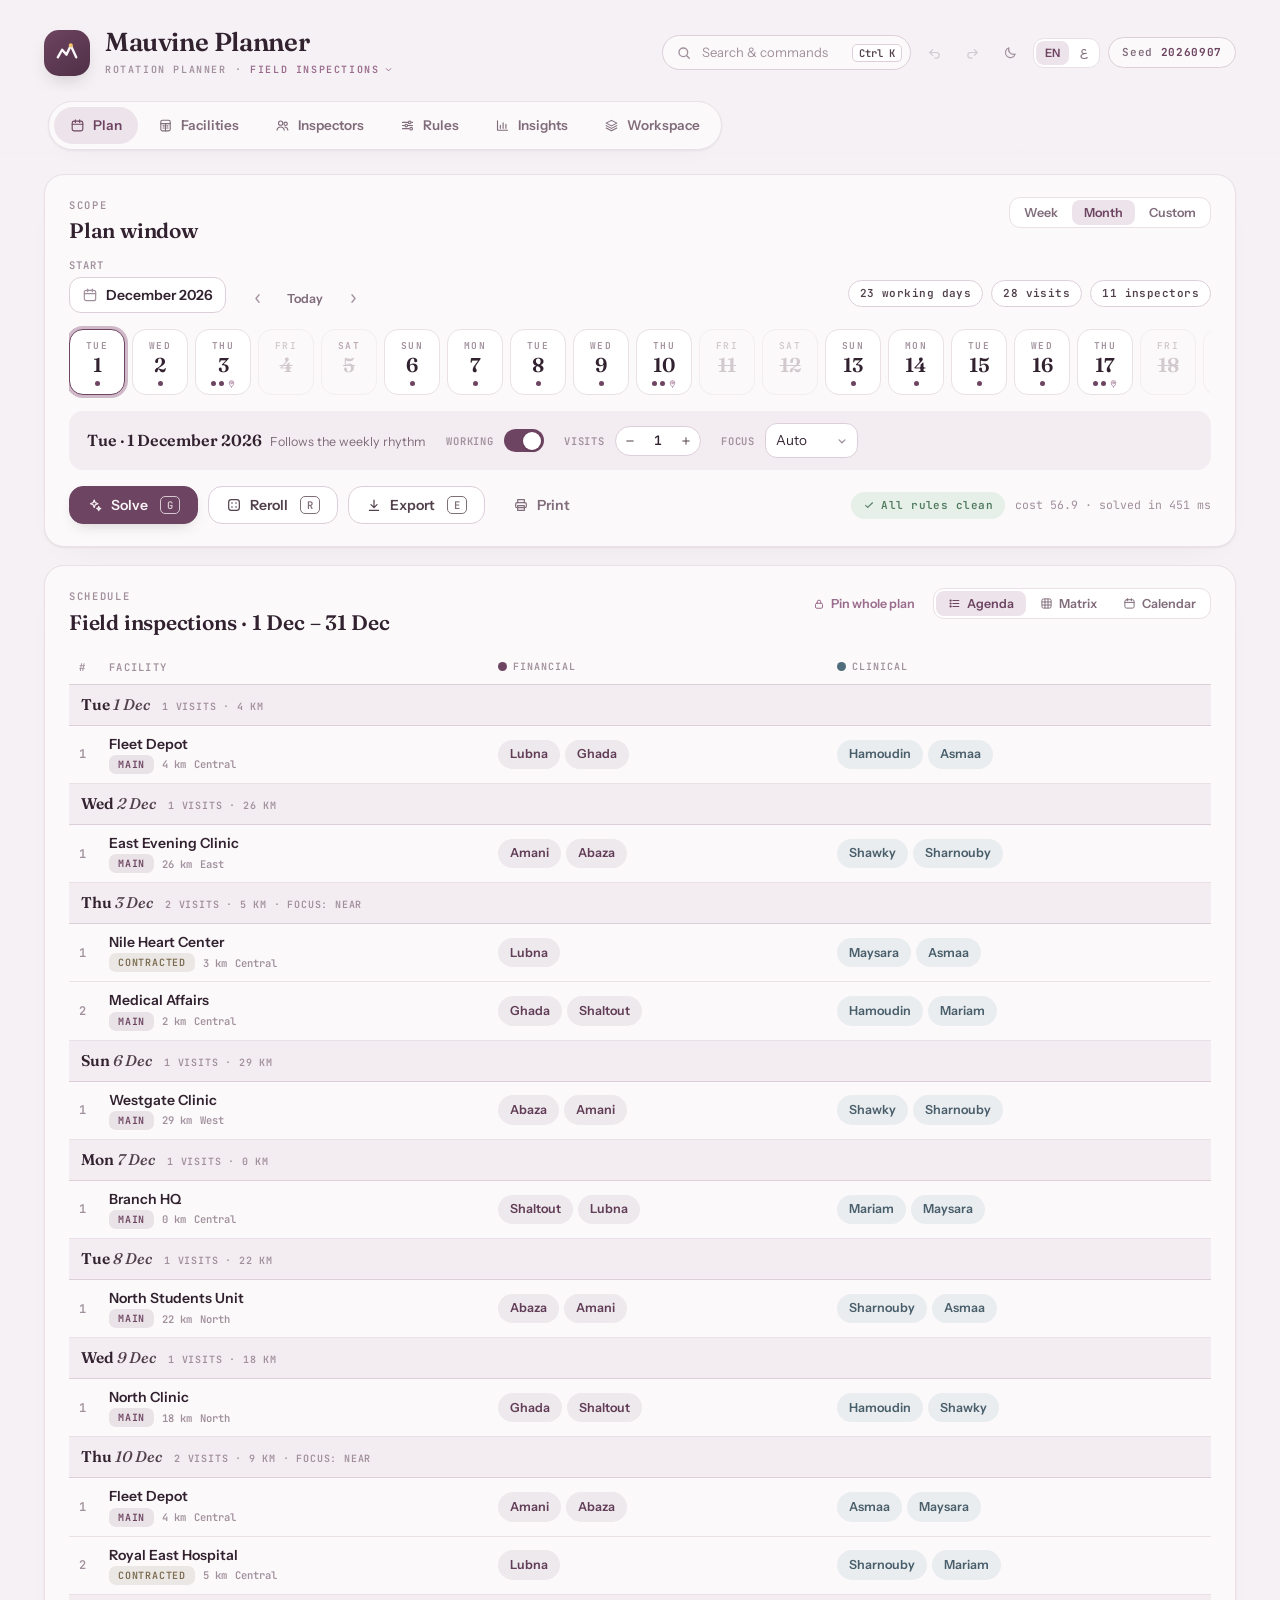
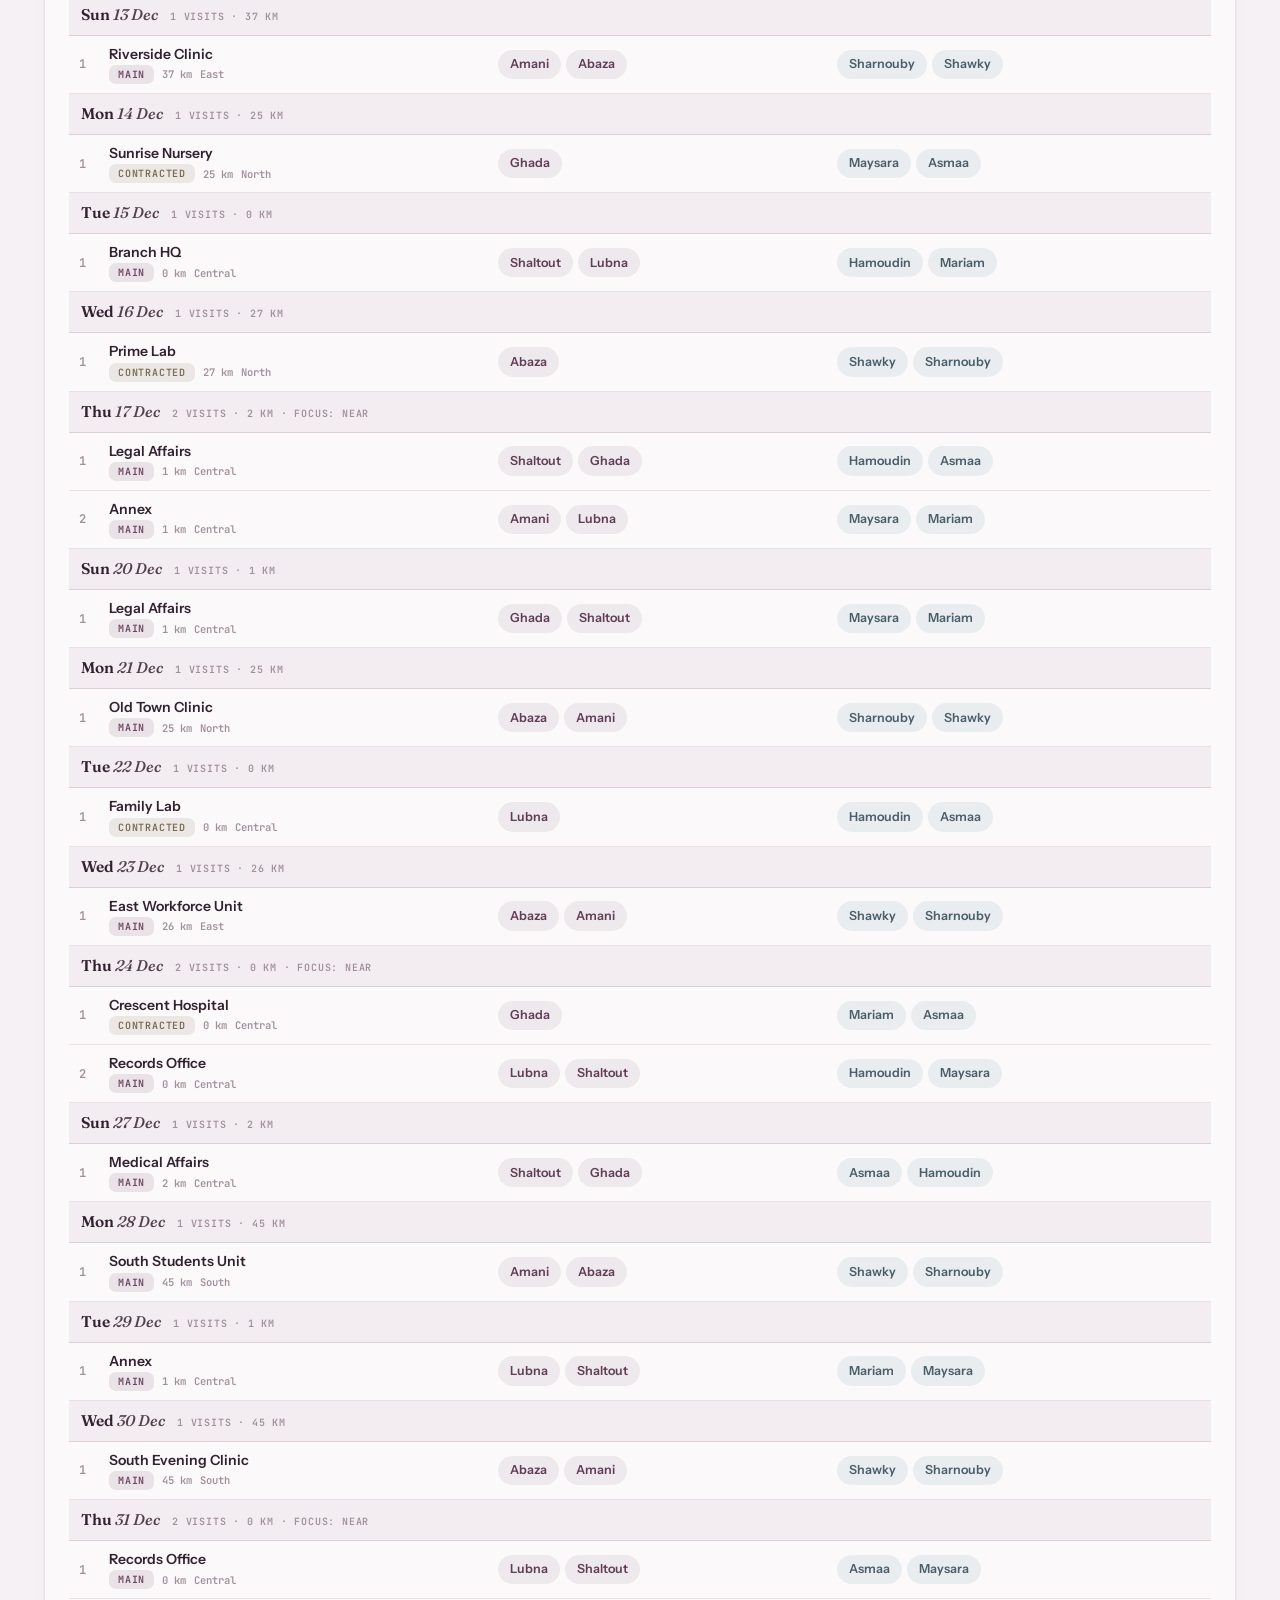
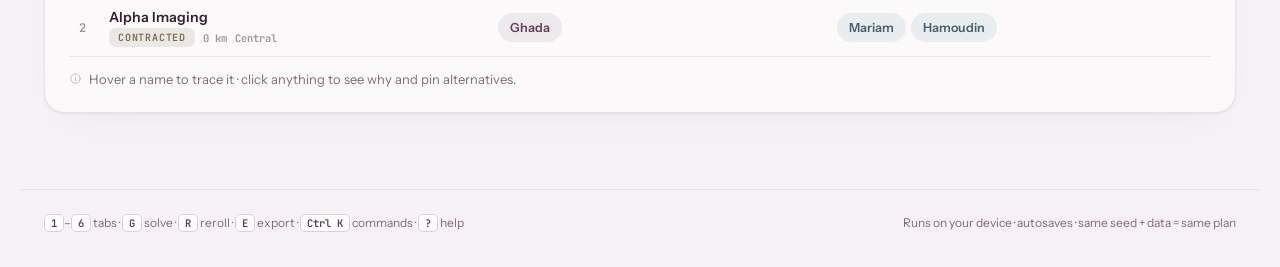
==== commit 90866cf1: "Add files via upload" ====
--- a/index.html
+++ b/index.html
@@ -3,17 +3,19 @@
 <head>
 <meta charset="UTF-8">
 <meta name="viewport" content="width=device-width, initial-scale=1">
-<meta name="description" content="Mauvine Planner — bilingual, deterministic, general-purpose rotation planner for teams visiting sites. Offline, single file of truth, runs in your browser.">
-<title>Mauvine Planner — Rotation Planner</title>
-<link rel="icon" href="data:image/svg+xml,%3Csvg xmlns='http://www.w3.org/2000/svg' viewBox='0 0 24 24'%3E%3Ccircle cx='12' cy='12' r='9' fill='%236D4461'/%3E%3C/svg%3E">
+<meta name="description" content="Cadence — bilingual, deterministic field-rotation planner: goals, locations, rank-to-criticality matching and work/rest patterns. Runs in your browser.">
+<title>Cadence — Field Rotation Planner</title>
+<link rel="icon" href="data:image/svg+xml,%3Csvg xmlns='http://www.w3.org/2000/svg' viewBox='0 0 24 24'%3E%3Crect x='2' y='2' width='20' height='20' rx='6' fill='%231F5F5B'/%3E%3Cpath d='M6 15l3-5 3 3 3-6 3 8' stroke='%23F2C46D' stroke-width='2' fill='none' stroke-linecap='round' stroke-linejoin='round'/%3E%3C/svg%3E">
 <link rel="preconnect" href="https://fonts.googleapis.com">
 <link rel="preconnect" href="https://fonts.gstatic.com" crossorigin>
-<link href="https://fonts.googleapis.com/css2?family=Fraunces:ital,opsz,wght@0,9..144,500;0,9..144,600;1,9..144,500&family=Instrument+Sans:wght@400;500;600;700&family=JetBrains+Mono:wght@500;600&family=IBM+Plex+Sans+Arabic:wght@400;500;600&display=swap" rel="stylesheet">
+<link href="https://fonts.googleapis.com/css2?family=Fraunces:ital,opsz,wght@0,9..144,500;0,9..144,600;0,9..144,700;1,9..144,500&family=Instrument+Sans:wght@400;500;600;700&family=JetBrains+Mono:wght@500;600&family=IBM+Plex+Sans+Arabic:wght@400;500;600&display=swap" rel="stylesheet">
 <link rel="stylesheet" href="css/app.css">
 </head>
 <body>
 <svg xmlns="http://www.w3.org/2000/svg" style="display:none">
-  <symbol id="ic-mark" viewBox="0 0 24 24"><circle cx="12" cy="12" r="4.1" fill="currentColor"/><g fill="none" stroke="currentColor" stroke-width="1.9" stroke-linecap="round"><path d="M12 2.7v3.6M12 17.7v3.6M2.7 12h3.6M17.7 12h3.6M5.4 5.4l2.5 2.5M16.1 16.1l2.5 2.5M18.6 5.4l-2.5 2.5M7.9 16.1l-2.5 2.5"/></g></symbol>
+  <symbol id="ic-mark" viewBox="0 0 24 24"><path d="M3.5 16l4-7 4 4.5 4-8.5 5 11" fill="none" stroke="currentColor" stroke-width="2.2" stroke-linecap="round" stroke-linejoin="round"/><circle cx="15.5" cy="5" r="1.9" fill="var(--accent,#F2C46D)"/></symbol>
+  <symbol id="ic-sigma" viewBox="0 0 24 24" fill="none" stroke="currentColor" stroke-width="1.9" stroke-linecap="round" stroke-linejoin="round"><path d="M17.5 5.5h-11l6 6.5-6 6.5h11"/></symbol>
+  <symbol id="ic-target" viewBox="0 0 24 24" fill="none" stroke="currentColor" stroke-width="1.8" stroke-linecap="round"><circle cx="12" cy="12" r="8.5"/><circle cx="12" cy="12" r="4.5"/><circle cx="12" cy="12" r="1" fill="currentColor"/></symbol>
   <symbol id="ic-cal" viewBox="0 0 24 24" fill="none" stroke="currentColor" stroke-width="1.8" stroke-linecap="round" stroke-linejoin="round"><rect x="3.5" y="5" width="17" height="15.5" rx="3"/><path d="M3.5 10h17M8.5 3v4M15.5 3v4"/></symbol>
   <symbol id="ic-build" viewBox="0 0 24 24" fill="none" stroke="currentColor" stroke-width="1.8" stroke-linecap="round" stroke-linejoin="round"><rect x="4.5" y="3.5" width="15" height="17" rx="2.5"/><path d="M8 12.5h2M14 12.5h2M8 16h2M14 16h2M4.5 9h15M12 9v11.5"/></symbol>
   <symbol id="ic-users" viewBox="0 0 24 24" fill="none" stroke="currentColor" stroke-width="1.8" stroke-linecap="round" stroke-linejoin="round"><circle cx="9" cy="8.2" r="3.4"/><path d="M3.2 19.5c.5-3.2 2.8-5.1 5.8-5.1s5.3 1.9 5.8 5.1"/><circle cx="17" cy="9.2" r="2.7"/><path d="M15.9 14.4c2.5.4 4.3 2.3 4.7 4.9"/></symbol>
@@ -56,7 +58,7 @@
   <div class="brand">
     <div class="mark"><svg viewBox="0 0 24 24"><use href="#ic-mark"/></svg></div>
     <div>
-      <h1 id="appName">Mauvine Planner</h1>
+      <h1 id="appName">Cadence</h1>
       <div class="tagline" id="tagline"></div>
     </div>
   </div>
@@ -70,6 +72,7 @@
   <section id="view-sites" class="view" aria-label="Sites"></section>
   <section id="view-people" class="view" aria-label="People"></section>
   <section id="view-rules" class="view" aria-label="Rules"></section>
+  <section id="view-model" class="view" aria-label="Model"></section>
   <section id="view-insights" class="view" aria-label="Insights"></section>
   <section id="view-workspace" class="view" aria-label="Workspace"></section>
 </main>
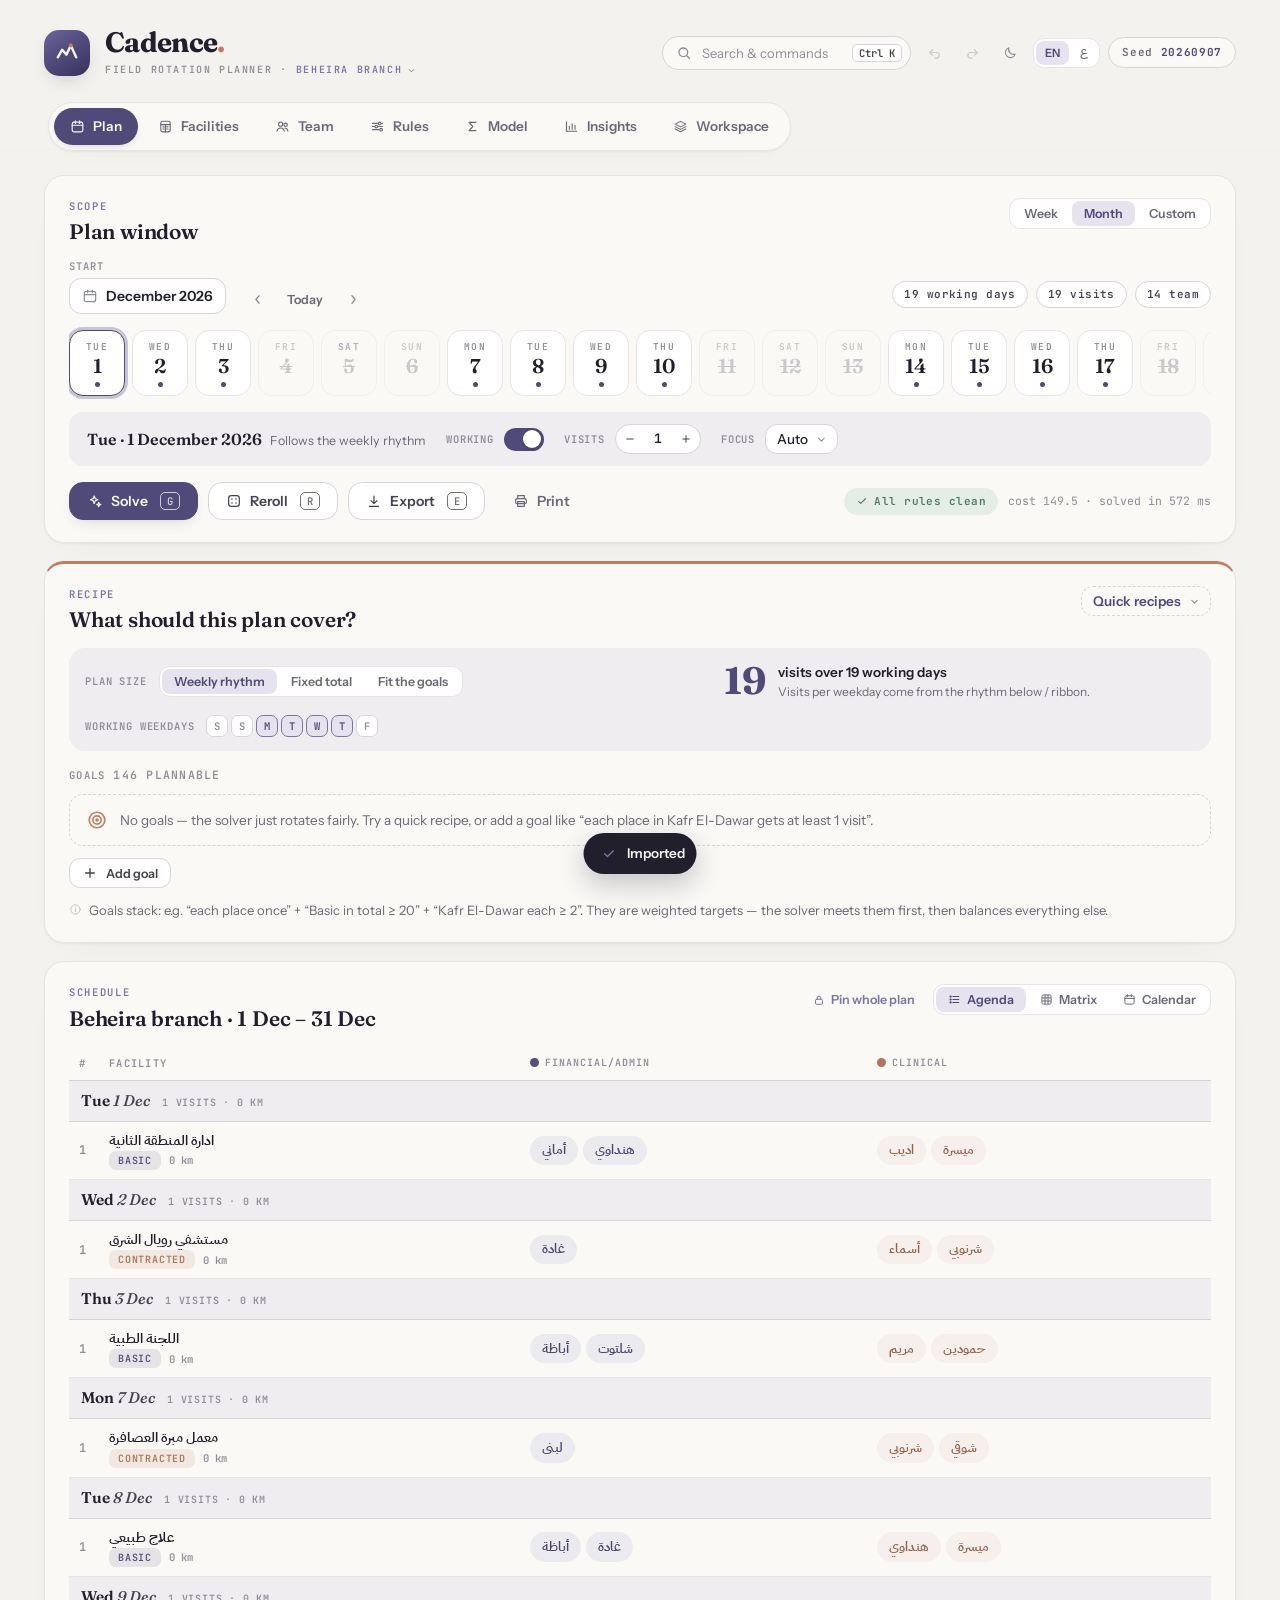
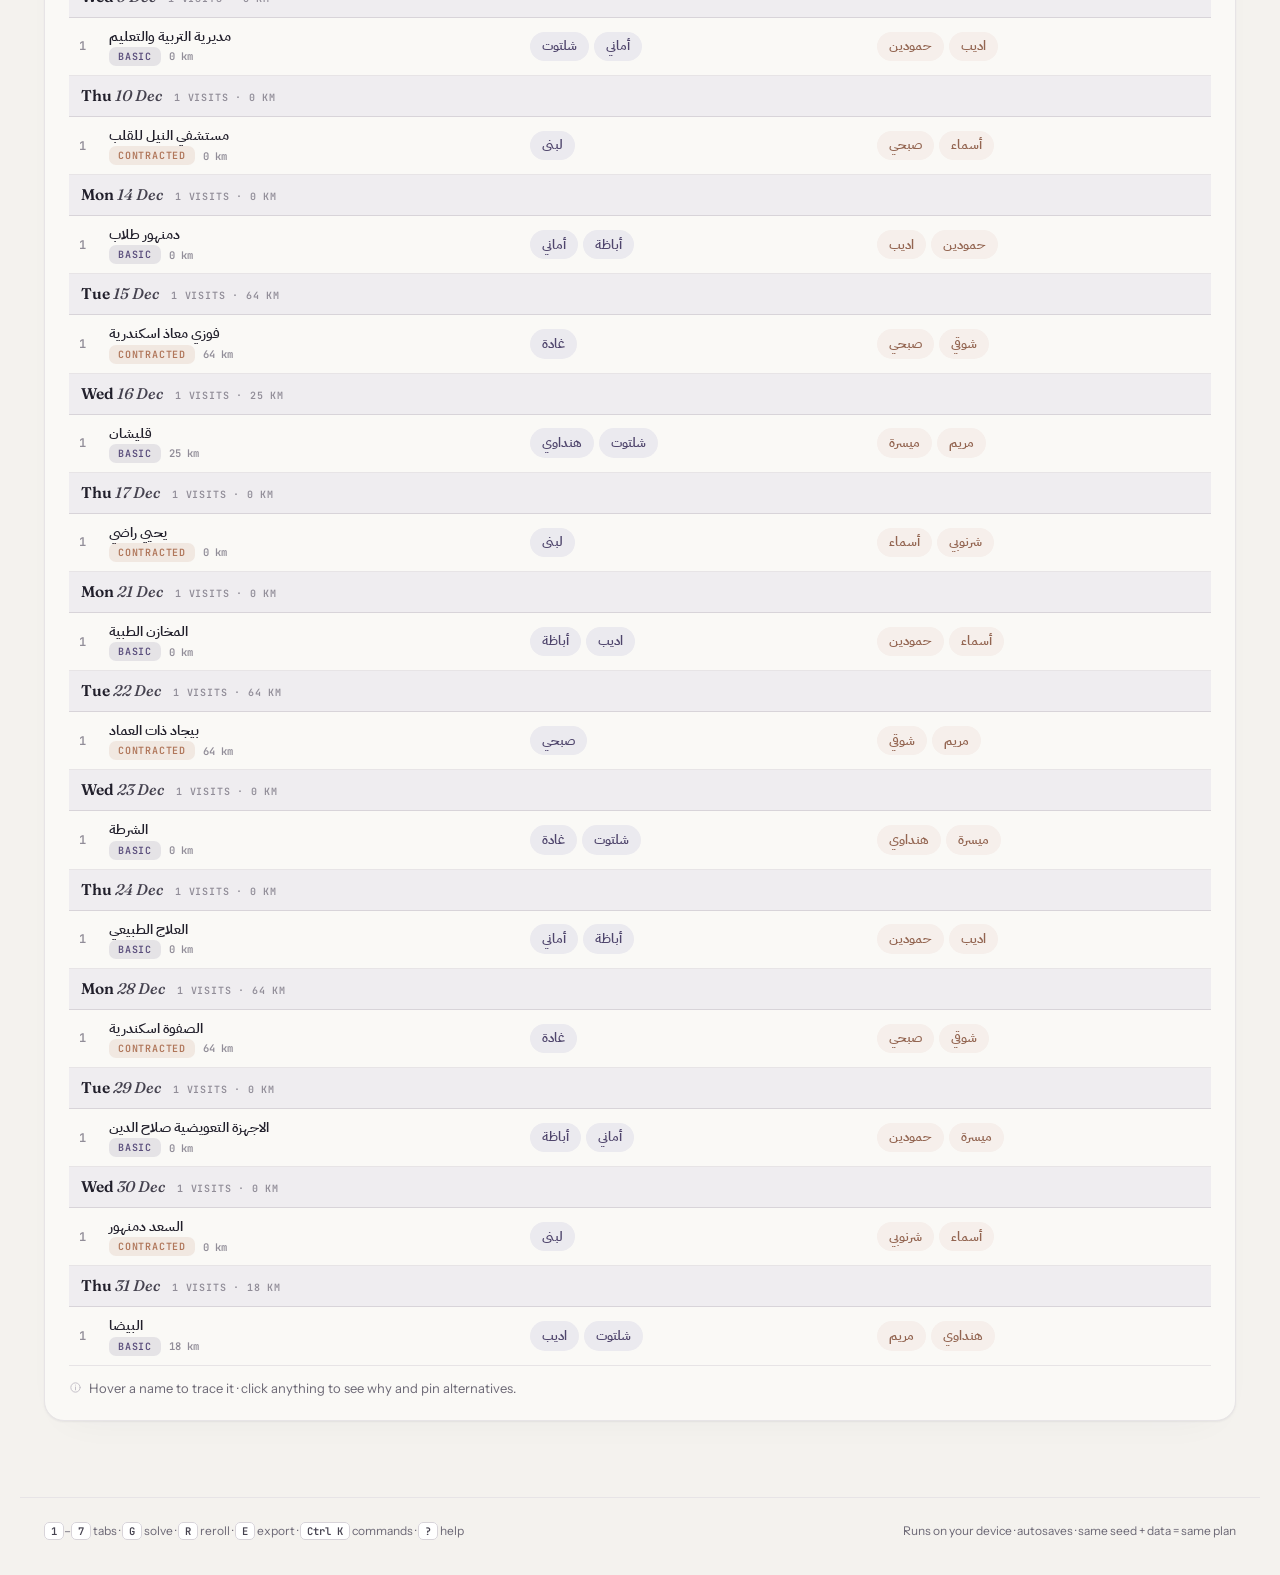
==== commit f813c977: "Add files via upload" ====
--- a/index.html
+++ b/index.html
@@ -5,7 +5,7 @@
 <meta name="viewport" content="width=device-width, initial-scale=1">
 <meta name="description" content="Cadence — bilingual, deterministic field-rotation planner: goals, locations, rank-to-criticality matching and work/rest patterns. Runs in your browser.">
 <title>Cadence — Field Rotation Planner</title>
-<link rel="icon" href="data:image/svg+xml,%3Csvg xmlns='http://www.w3.org/2000/svg' viewBox='0 0 24 24'%3E%3Crect x='2' y='2' width='20' height='20' rx='6' fill='%231F5F5B'/%3E%3Cpath d='M6 15l3-5 3 3 3-6 3 8' stroke='%23F2C46D' stroke-width='2' fill='none' stroke-linecap='round' stroke-linejoin='round'/%3E%3C/svg%3E">
+<link rel="icon" href="data:image/svg+xml,%3Csvg xmlns='http://www.w3.org/2000/svg' viewBox='0 0 24 24'%3E%3Crect x='2' y='2' width='20' height='20' rx='6' fill='%234F4A78'/%3E%3Cpath d='M6 15l3-5 3 3 3-6 3 8' stroke='%23E0A184' stroke-width='2' fill='none' stroke-linecap='round' stroke-linejoin='round'/%3E%3C/svg%3E">
 <link rel="preconnect" href="https://fonts.googleapis.com">
 <link rel="preconnect" href="https://fonts.gstatic.com" crossorigin>
 <link href="https://fonts.googleapis.com/css2?family=Fraunces:ital,opsz,wght@0,9..144,500;0,9..144,600;0,9..144,700;1,9..144,500&family=Instrument+Sans:wght@400;500;600;700&family=JetBrains+Mono:wght@500;600&family=IBM+Plex+Sans+Arabic:wght@400;500;600&display=swap" rel="stylesheet">
@@ -51,6 +51,9 @@
   <symbol id="ic-camera" viewBox="0 0 24 24" fill="none" stroke="currentColor" stroke-width="1.8" stroke-linecap="round" stroke-linejoin="round"><path d="M4 8.5h3l1.6-2.5h6.8L17 8.5h3v10.5H4z"/><circle cx="12" cy="13.5" r="3.3"/></symbol>
   <symbol id="ic-edit" viewBox="0 0 24 24" fill="none" stroke="currentColor" stroke-width="1.8" stroke-linecap="round" stroke-linejoin="round"><path d="M4.5 19.5l1-4.2L15.8 5a2 2 0 0 1 2.9 0l.3.3a2 2 0 0 1 0 2.9L8.7 18.5z"/></symbol>
   <symbol id="ic-keyboard" viewBox="0 0 24 24" fill="none" stroke="currentColor" stroke-width="1.8" stroke-linecap="round"><rect x="2.8" y="6" width="18.4" height="12" rx="2.5"/><path d="M6.5 10h.01M10 10h.01M13.5 10h.01M17 10h.01M7.5 14h9"/></symbol>
+  <symbol id="ic-flip" viewBox="0 0 24 24" fill="none" stroke="currentColor" stroke-width="1.9" stroke-linecap="round" stroke-linejoin="round"><path d="M4.5 8.5h13l-3.5-3.5M19.5 15.5h-13l3.5 3.5"/></symbol>
+  <symbol id="ic-code" viewBox="0 0 24 24" fill="none" stroke="currentColor" stroke-width="1.9" stroke-linecap="round" stroke-linejoin="round"><path d="M8.5 7.5L4 12l4.5 4.5M15.5 7.5L20 12l-4.5 4.5M13.2 5.5l-2.4 13"/></symbol>
+  <symbol id="ic-route" viewBox="0 0 24 24" fill="none" stroke="currentColor" stroke-width="1.8" stroke-linecap="round" stroke-linejoin="round"><circle cx="6" cy="18" r="2.2"/><circle cx="18" cy="6" r="2.2"/><path d="M8 18h6.5a3.5 3.5 0 0 0 0-7h-5a3.5 3.5 0 0 1 0-7H16"/></symbol>
   <symbol id="ic-globe" viewBox="0 0 24 24" fill="none" stroke="currentColor" stroke-width="1.8" stroke-linecap="round"><circle cx="12" cy="12" r="8.6"/><path d="M3.4 12h17.2M12 3.4c2.4 2.4 3.6 5.3 3.6 8.6s-1.2 6.2-3.6 8.6c-2.4-2.4-3.6-5.3-3.6-8.6S9.6 5.8 12 3.4z"/></symbol>
 </svg>
 
--- a/css/app.css
+++ b/css/app.css
@@ -1,21 +1,21 @@
 :root{
-  --bg-page:#F5F1F4;--bg-card:#FBF9FA;--bg-raised:#FFFFFF;--wash-hover:#F3ECF1;--wash-selected:#EDE3EA;
-  --ink-900:#322230;--ink-700:#52414C;--ink-500:#806C7A;--ink-400:#A1909C;--ink-300:#C4B6C0;
-  --hairline:#E9E1E7;--hairline-strong:#DDCFDA;
-  --primary:#6D4461;--primary-hover:#5E3A53;--primary-active:#4F3046;--on-primary:#F9F4F7;--accent-soft:#9A6B8C;
-  --good:#4F7A5E;--good-wash:#E6EFE8;--warn:#9A6B3C;--warn-wash:#F5ECE1;--bad:#8C3F55;--bad-wash:#F4E3E8;
-  --shadow-tint:rgba(70,36,64,.07);--shadow-deep:rgba(50,34,48,.28);--focus-ring:rgba(154,107,140,.45);
+  --bg-page:#F4F2EE;--bg-card:#FAF9F6;--bg-raised:#FFFFFF;--wash-hover:#EFEDF0;--wash-selected:#E6E3EE;
+  --ink-900:#211F2B;--ink-700:#45424F;--ink-500:#6C6875;--ink-400:#918D98;--ink-300:#C4C0C8;
+  --hairline:#E7E4E6;--hairline-strong:#D8D4D9;
+  --primary:#4F4A78;--primary-hover:#433E68;--primary-active:#37335A;--on-primary:#F6F5FB;--accent-soft:#7A76A4;--accent:#C27C5E;--accent-wash:#F5E8E1;
+  --good:#4E7A5E;--good-wash:#E4EEE7;--warn:#96703A;--warn-wash:#F4ECDD;--bad:#A24E57;--bad-wash:#F5E4E6;
+  --shadow-tint:rgba(40,34,62,.06);--shadow-deep:rgba(30,26,48,.24);--focus-ring:rgba(122,118,164,.40);
   --ease:cubic-bezier(.2,0,0,1);--r-card:20px;--r-ctl:12px;--r-cta:14px;
   --f-serif:Fraunces,"IBM Plex Sans Arabic",serif;--f-sans:"Instrument Sans","IBM Plex Sans Arabic",system-ui,sans-serif;--f-mono:"JetBrains Mono","IBM Plex Sans Arabic",monospace;
   color-scheme:light
 }
 html[data-theme="dusk"]{
-  --bg-page:#1B1419;--bg-card:#241B22;--bg-raised:#2C222A;--wash-hover:#33262F;--wash-selected:#3E2D39;
-  --ink-900:#F2E9EF;--ink-700:#D9CAD4;--ink-500:#AE9AA8;--ink-400:#8C7886;--ink-300:#5E4E59;
-  --hairline:#382B34;--hairline-strong:#47363F;
-  --primary:#C58DB4;--primary-hover:#D29FC2;--primary-active:#E0B5D2;--on-primary:#231820;--accent-soft:#B98AAA;
-  --good:#8DC4A0;--good-wash:#23332A;--warn:#D9AE7C;--warn-wash:#3A2E22;--bad:#E08FA6;--bad-wash:#3E2530;
-  --shadow-tint:rgba(0,0,0,.25);--shadow-deep:rgba(0,0,0,.55);--focus-ring:rgba(197,141,180,.5);color-scheme:dark
+  --bg-page:#15141B;--bg-card:#1B1A23;--bg-raised:#22212C;--wash-hover:#292834;--wash-selected:#322F45;
+  --ink-900:#ECEAF2;--ink-700:#CBC7D6;--ink-500:#9C98A9;--ink-400:#7B7789;--ink-300:#4A4757;
+  --hairline:#2A2935;--hairline-strong:#363443;
+  --primary:#B3AEDB;--primary-hover:#C3BFE4;--primary-active:#D3D0EC;--on-primary:#1A1826;--accent-soft:#948FC2;--accent:#DDA08A;--accent-wash:#3A2A25;
+  --good:#94C2A2;--good-wash:#1F2E25;--warn:#D9B57E;--warn-wash:#352C1E;--bad:#E09AA2;--bad-wash:#3A2226;
+  --shadow-tint:rgba(0,0,0,.25);--shadow-deep:rgba(0,0,0,.55);--focus-ring:rgba(179,174,219,.42);color-scheme:dark
 }
 *{box-sizing:border-box}
 html{scrollbar-width:thin;scrollbar-color:var(--ink-300) transparent}
@@ -35,9 +35,10 @@
 
 .mast{display:flex;align-items:center;justify-content:space-between;gap:18px;padding:28px 24px 14px}
 .brand{display:flex;align-items:center;gap:15px;min-width:0}
-.mark{width:46px;height:46px;border-radius:15px;background:linear-gradient(145deg,var(--primary),var(--primary-active));display:grid;place-items:center;color:var(--on-primary);box-shadow:0 8px 20px -8px var(--shadow-deep);flex:0 0 auto}
-.mark svg{width:26px;height:26px}
-.brand h1{font-family:var(--f-serif);font-weight:600;font-size:26px;letter-spacing:-.015em;margin:0;line-height:1.1}
+.mark{width:46px;height:46px;border-radius:15px;background:linear-gradient(145deg,#6A649A,#35315A);display:grid;place-items:center;color:var(--on-primary);box-shadow:0 8px 20px -8px var(--shadow-deep);flex:0 0 auto}
+.mark svg{width:26px;height:26px;color:#F6F5FB}
+.brand h1{font-family:var(--f-serif);font-weight:700;font-size:28px;letter-spacing:-.025em;margin:0;line-height:1.05}
+.brand h1::after{content:".";color:var(--accent)}
 .tagline{font-family:var(--f-mono);font-weight:600;font-size:10px;letter-spacing:.16em;text-transform:uppercase;color:var(--ink-400);margin-top:5px;display:flex;gap:8px;align-items:center;flex-wrap:wrap}
 .wsbtn{border:0;background:none;padding:0;cursor:pointer;font:inherit;color:var(--accent-soft);letter-spacing:inherit;text-transform:inherit;display:inline-flex;gap:4px;align-items:center}
 .wsbtn:hover{color:var(--primary)}
@@ -54,19 +55,20 @@
 .tabs{display:inline-flex;gap:4px;background:var(--bg-card);border:1px solid var(--hairline);border-radius:999px;padding:5px;box-shadow:0 1px 2px var(--shadow-tint),0 10px 30px -18px var(--shadow-tint);max-width:100%;overflow-x:auto;scrollbar-width:none}
 .tab{display:flex;gap:8px;align-items:center;border:0;background:transparent;padding:8px 16px;border-radius:999px;font-weight:600;font-size:13.5px;color:var(--ink-500);cursor:pointer;transition:background .18s var(--ease),color .18s var(--ease);white-space:nowrap;position:relative}
 .tab:hover{background:var(--wash-hover);color:var(--ink-700)}
-.tab.on{background:var(--wash-selected);color:var(--primary)}
+.tab.on{background:var(--primary);color:var(--on-primary);box-shadow:0 4px 12px -6px var(--shadow-deep)}
+.tab.on .badge{background:var(--accent);color:#2A1A14}
 .tab .ic{width:15px;height:15px}
 .tab .badge{position:absolute;top:4px;inset-inline-end:6px;min-width:15px;height:15px;border-radius:99px;background:var(--primary);color:var(--on-primary);font:600 9px/15px var(--f-mono);text-align:center;padding:0 4px}
 main.wrap{padding-top:18px;padding-bottom:60px;min-height:60vh}
 .view{display:none}.view.on{display:block;animation:fadein .28s var(--ease)}
 @keyframes fadein{from{opacity:0;transform:translateY(5px)}to{opacity:1;transform:none}}
 
-.card{background:var(--bg-card);border:1px solid var(--hairline);border-radius:var(--r-card);padding:22px 24px;box-shadow:0 1px 2px var(--shadow-tint),0 16px 40px -24px var(--shadow-tint)}
+.card{background:var(--bg-card);border:1px solid var(--hairline);border-radius:var(--r-card);padding:22px 24px;box-shadow:0 1px 2px var(--shadow-tint),0 16px 40px -24px var(--shadow-tint);position:relative}
 .card+.card,.grid2+.card,.card+.grid2,.grid2+.grid2{margin-top:18px}
 .grid2{display:grid;grid-template-columns:repeat(2,minmax(0,1fr));gap:18px}
 .grid2>.card+.card{margin-top:0}
 .card-head{display:flex;justify-content:space-between;align-items:flex-start;gap:16px;flex-wrap:wrap;margin-bottom:16px}
-.kicker{font-family:var(--f-mono);font-weight:600;font-size:10.5px;letter-spacing:.16em;text-transform:uppercase;color:var(--ink-400);margin-bottom:5px}
+.kicker{font-family:var(--f-mono);font-weight:600;font-size:10.5px;letter-spacing:.16em;text-transform:uppercase;color:var(--accent-soft);margin-bottom:5px}
 .ctitle{font-family:var(--f-serif);font-weight:600;font-size:21px;letter-spacing:-.01em;margin:0;line-height:1.15}
 .quiet{color:var(--ink-500);font-size:13px;margin:12px 0 0;display:flex;align-items:flex-start;gap:7px}
 .quiet .ic{width:13px;height:13px;color:var(--ink-300);margin-top:3px}
@@ -97,12 +99,12 @@
 .inp.bare{border-color:transparent;background:transparent;padding:6px 8px;font-weight:600}
 .inp.bare:hover{border-color:var(--hairline-strong);background:var(--bg-raised)}
 .inp.bare:focus{background:var(--bg-raised)}
-select.inp{padding-inline-end:28px;-webkit-appearance:none;appearance:none;background-image:url("data:image/svg+xml,%3Csvg xmlns='http://www.w3.org/2000/svg' viewBox='0 0 24 24' fill='none' stroke='%23A1909C' stroke-width='2.2' stroke-linecap='round'%3E%3Cpath d='M7 10l5 5 5-5'/%3E%3C/svg%3E");background-repeat:no-repeat;background-position:right 8px center;background-size:14px;cursor:pointer}
+select.inp{padding-inline-end:28px;-webkit-appearance:none;appearance:none;background-image:url("data:image/svg+xml,%3Csvg xmlns='http://www.w3.org/2000/svg' viewBox='0 0 24 24' fill='none' stroke='%23918D98' stroke-width='2.2' stroke-linecap='round'%3E%3Cpath d='M7 10l5 5 5-5'/%3E%3C/svg%3E");background-repeat:no-repeat;background-position:right 8px center;background-size:14px;cursor:pointer}
 html[dir="rtl"] select.inp{background-position:left 8px center}
 .numwrap{display:inline-flex;align-items:center;gap:6px}
 .unit{color:var(--ink-400);font-size:11.5px;font-weight:600}
 .sw{position:relative;width:40px;height:23px;border-radius:999px;background:var(--ink-300);border:0;cursor:pointer;transition:background .18s var(--ease);flex:0 0 auto;padding:0}
-.sw::after{content:"";position:absolute;top:2.5px;inset-inline-start:2.5px;width:18px;height:18px;border-radius:50%;background:#fff;box-shadow:0 1px 3px rgba(50,34,48,.25);transition:inset-inline-start .18s var(--ease)}
+.sw::after{content:"";position:absolute;top:2.5px;inset-inline-start:2.5px;width:18px;height:18px;border-radius:50%;background:#fff;box-shadow:0 1px 3px rgba(40,34,62,.25);transition:inset-inline-start .18s var(--ease)}
 .sw.on{background:var(--primary)}
 .sw.on::after{inset-inline-start:19.5px}
 .sw.sm{width:32px;height:19px}.sw.sm::after{width:14px;height:14px}.sw.sm.on::after{inset-inline-start:15.5px}
@@ -423,7 +425,7 @@
 .toast.out{opacity:0;transform:translateY(8px);transition:all .3s var(--ease)}
 .foot{display:flex;justify-content:space-between;gap:14px;flex-wrap:wrap;padding:24px 24px 34px;color:var(--ink-500);font-size:12px;border-top:1px solid var(--hairline);margin-top:16px}
 kbd{border:1px solid var(--hairline-strong);background:var(--bg-raised);border-radius:5px;padding:1px 6px;font:600 10.5px var(--f-mono);color:var(--ink-700)}
-.overlay{position:fixed;inset:0;background:rgba(30,18,28,.4);backdrop-filter:blur(3px);display:grid;place-items:center;z-index:70;padding:20px;animation:fadein .18s var(--ease)}
+.overlay{position:fixed;inset:0;background:rgba(28,24,44,.38);backdrop-filter:blur(3px);display:grid;place-items:center;z-index:70;padding:20px;animation:fadein .18s var(--ease)}
 .overlay.top{place-items:start center;padding-top:12vh}
 .modal{width:min(900px,100%);max-height:88vh;overflow:auto;background:var(--bg-card);border:1px solid var(--hairline-strong);border-radius:var(--r-card);box-shadow:0 40px 90px -30px var(--shadow-deep);padding:22px 24px}
 .modal.sm{width:min(520px,100%)}
@@ -447,8 +449,170 @@
 .kbgrid{display:grid;grid-template-columns:auto 1fr;gap:10px 18px;align-items:center;font-size:13.5px}
 .kbgrid span:nth-child(odd){display:flex;gap:4px}
 
+.dd{display:inline-flex;align-items:center;gap:7px;max-width:240px;min-width:0;border:1px solid var(--hairline-strong);border-radius:var(--r-ctl);padding:6px 9px 6px 11px;background:var(--bg-raised);color:var(--ink-900);font:500 13.5px var(--f-sans);cursor:pointer;transition:border-color .15s var(--ease),background .15s var(--ease),box-shadow .15s var(--ease);text-align:start;white-space:nowrap}
+.dd:hover{border-color:var(--accent-soft)}
+.dd.open,.dd:focus-visible{outline:none;border-color:var(--accent-soft);box-shadow:0 0 0 3px var(--focus-ring)}
+.dd .ddv{overflow:hidden;text-overflow:ellipsis;flex:1;min-width:0}
+.dd .ddc{width:13px;height:13px;color:var(--ink-400);transition:transform .18s var(--ease);flex:0 0 auto}
+.dd.open .ddc{transform:rotate(180deg)}
+.dd.ph .ddv{color:var(--ink-400)}
+.dd.full{width:100%;max-width:none}
+.dd.ghostdd{border-style:dashed;background:transparent;font-weight:600;color:var(--primary)}
+.dd.ghostdd .ddv{color:var(--primary)}
+.dd.adddd{border-style:dashed;border-radius:999px;padding:3px 8px 3px 10px;font-size:12px;background:transparent}
+.dd.fdd{border-radius:999px;padding:5px 9px 5px 12px;font-size:12px;font-weight:600}
+.dd.lvdd{font:600 12px var(--f-mono);padding:4px 7px 4px 9px;border-radius:9px;min-width:0}
+.dd.lvdd.mini{font-size:10.5px;padding:2px 5px 2px 7px;border-radius:7px}
+.dd.lvdd.mini .ddc{width:10px;height:10px}
+.dd.lvdd.inh{border-style:dashed;opacity:.8}
+.dd.l0,.lvl.l0{background:var(--bg-raised);color:var(--ink-400)}
+.dd.l25,.lvl.l25{background:color-mix(in srgb,var(--accent-soft) 10%,var(--bg-raised));color:var(--ink-700)}
+.dd.l50,.lvl.l50{background:color-mix(in srgb,var(--accent-soft) 22%,var(--bg-raised));color:var(--primary)}
+.dd.l75,.lvl.l75{background:color-mix(in srgb,var(--accent) 26%,var(--bg-raised));color:var(--warn);border-color:color-mix(in srgb,var(--accent) 45%,var(--hairline-strong))}
+.dd.l100,.lvl.l100{background:color-mix(in srgb,var(--bad) 16%,var(--bg-raised));color:var(--bad);border-color:color-mix(in srgb,var(--bad) 40%,var(--hairline-strong))}
+.dd.lvdd .ddv{color:inherit}
+.lvl{display:inline-grid;place-items:center;min-width:32px;height:22px;padding:0 6px;border-radius:7px;font:600 11px var(--f-mono);border:1px solid var(--hairline)}
+.lvrow{display:flex;flex-wrap:wrap;gap:6px 8px;align-items:center}
+.ddpop{position:fixed;z-index:92;max-width:min(360px,calc(100vw - 16px));background:var(--bg-card);border:1px solid var(--hairline-strong);border-radius:14px;box-shadow:0 24px 60px -22px var(--shadow-deep),0 2px 6px var(--shadow-tint);padding:5px;animation:dpkin .14s var(--ease)}
+.ddsearch{display:flex;align-items:center;gap:8px;padding:6px 9px 8px;border-bottom:1px solid var(--hairline);margin-bottom:4px}
+.ddsearch .ic{width:13px;height:13px;color:var(--ink-400)}
+.ddsearch input{flex:1;border:0;background:transparent;outline:none;font-size:13.5px;color:var(--ink-900);min-width:0}
+.ddlist{max-height:300px;overflow:auto;display:flex;flex-direction:column;gap:1px}
+.ddopt{display:flex;align-items:center;gap:9px;border:0;background:transparent;padding:7px 10px;border-radius:9px;font:500 13.5px var(--f-sans);color:var(--ink-900);cursor:pointer;text-align:start;width:100%}
+.ddopt:hover,.ddopt:focus-visible{background:var(--wash-hover);outline:none}
+.ddopt.on{background:var(--wash-selected);color:var(--primary);font-weight:600}
+.ddopt .ddl{flex:1;min-width:0;overflow:hidden;text-overflow:ellipsis;white-space:nowrap}
+.ddopt small{font:600 10.5px var(--f-mono);color:var(--ink-400);white-space:nowrap}
+.ddopt .ddok{width:13px;height:13px;color:var(--primary)}
+.ddnone{padding:12px;color:var(--ink-400);font-size:13px;text-align:center}
+
+#recipe-card{margin-top:18px;border-top:3px solid var(--accent)}
+.sizing{display:grid;grid-template-columns:minmax(0,1.3fr) minmax(0,1fr);gap:14px 26px;align-items:center;padding:14px 16px;border-radius:16px;background:var(--wash-hover);margin-bottom:16px}
+.szq{display:flex;align-items:center;gap:12px;flex-wrap:wrap}
+.szsum{display:grid;grid-template-columns:auto 1fr;column-gap:12px;align-items:center}
+.szsum .bignum{font-family:var(--f-serif);font-size:38px;line-height:1;color:var(--primary);grid-row:span 2}
+.szsum span{font-weight:600;font-size:13.5px}
+.szsum small{color:var(--ink-500);font-size:12px}
+.szdays{grid-column:1/-1;display:flex;align-items:center;gap:12px;flex-wrap:wrap}
+.sznum .inp{width:80px}
+.goals{display:flex;flex-direction:column;gap:8px}
+.goal{display:flex;align-items:center;gap:12px;padding:9px 10px 9px 12px;border:1px solid var(--hairline);border-radius:14px;background:var(--bg-raised);flex-wrap:wrap;transition:opacity .15s}
+.goal.off{opacity:.55}
+.gsent{display:flex;align-items:center;gap:7px;flex-wrap:wrap;flex:1;min-width:280px}
+.gw{font-size:13.5px;color:var(--ink-500)}
+.gmeta{color:var(--ink-400)}
+.gprog{display:inline-flex;align-items:center;gap:5px;font:600 11px var(--f-mono);padding:3px 9px;border-radius:999px}
+.gprog.good{background:var(--good-wash);color:var(--good)}
+.gprog.bad{background:var(--bad-wash);color:var(--bad)}
+.gprog .ic{width:11px;height:11px}
+.goal-empty{display:flex;align-items:center;gap:12px;padding:14px 16px;border:1px dashed var(--hairline-strong);border-radius:14px;color:var(--ink-500);font-size:13.5px}
+.goal-empty .ic{width:22px;height:22px;color:var(--accent);flex:0 0 auto}
+.addgoal{align-self:flex-start;margin-top:4px}
+
+.kmro{color:var(--ink-500);white-space:nowrap}
+.rankcell{display:flex;align-items:center;gap:4px;flex-wrap:nowrap}
+.locgrid{display:grid;grid-template-columns:repeat(auto-fill,minmax(300px,1fr));gap:6px 14px}
+.locitem{display:grid;grid-template-columns:minmax(0,1fr) auto 70px auto auto;align-items:center;gap:8px;padding:4px 6px;border-bottom:1px dashed var(--hairline)}
+.locitem.unk .inp.bare{color:var(--warn)}
+.locbar{height:5px;border-radius:3px;background:var(--hairline);overflow:hidden}
+.locbar i{display:block;height:100%;background:linear-gradient(90deg,var(--accent-soft),var(--accent));border-radius:3px}
+#locations-card{margin-top:18px}
+
+.patgrid{display:grid;grid-template-columns:repeat(auto-fill,minmax(150px,1fr));gap:10px}
+.patcard{display:flex;flex-direction:column;gap:7px;align-items:flex-start;text-align:start;border:1px solid var(--hairline);border-radius:14px;background:var(--bg-raised);padding:11px 12px;cursor:pointer;transition:all .15s var(--ease)}
+.patcard:hover{border-color:var(--accent-soft);transform:translateY(-1px)}
+.patcard.on{border-color:var(--primary);box-shadow:0 0 0 3px var(--focus-ring);background:var(--wash-selected)}
+.patcard b{font-size:13.5px}
+.patcard small{font-size:11.5px;color:var(--ink-500)}
+.pstrip{display:flex;gap:2px}
+.pstrip i{width:8px;height:14px;border-radius:3px;background:var(--hairline-strong)}
+.pstrip i.w{background:var(--primary)}
+.patcustom{display:flex;align-items:center;gap:16px;flex-wrap:wrap;margin-top:14px;padding-top:12px;border-top:1px dashed var(--hairline)}
+.patcustom .sc{display:inline-flex;align-items:center;gap:8px;font-size:13px;font-weight:600}
+#pattern-card,#rank-card{margin-bottom:18px}
+
+.eq{font-family:var(--f-mono);font-size:13px;line-height:2.3;padding:16px 18px;border-radius:14px;background:var(--wash-hover);display:flex;flex-wrap:wrap;gap:4px 6px;align-items:center}
+.eqf{font-family:var(--f-serif);font-size:20px;font-weight:600;color:var(--primary);margin-inline-end:6px}
+.eqt{padding:2px 9px;border-radius:8px;background:var(--bg-raised);border:1px solid var(--hairline);white-space:nowrap}
+.eqt.hard{border-style:dashed;color:var(--ink-500)}
+.eqt b{color:var(--warn)}
+.needle{display:flex;flex-direction:column}
+.nhead,.nrow{display:grid;grid-template-columns:40px minmax(170px,1.2fr) minmax(160px,1.3fr) minmax(150px,1fr) 130px;gap:12px;align-items:center;padding:9px 0;border-bottom:1px dashed var(--hairline)}
+.nhead{font:600 10px var(--f-mono);letter-spacing:.12em;text-transform:uppercase;color:var(--ink-400);border-bottom:1px solid var(--hairline-strong)}
+.nrow.off .nw,.nrow.off code,.nrow.off .nshare{opacity:.4}
+.nrow.hard{background:color-mix(in srgb,var(--wash-hover) 60%,transparent)}
+.nrow .lock{display:grid;place-items:center;color:var(--ink-400)}
+.nl{font-weight:600;font-size:13.5px}
+.nl small{display:block;font-weight:500;font-size:11.5px;color:var(--ink-400)}
+.nrow code{font:500 11px var(--f-mono);color:var(--ink-700);background:var(--bg-raised);border:1px solid var(--hairline);padding:3px 7px;border-radius:7px;overflow:hidden;text-overflow:ellipsis;white-space:nowrap}
+.nw{display:flex;align-items:center;gap:8px}
+.nw .rng{flex:1;width:auto}
+.nw .wv{font:600 12px var(--f-mono);min-width:26px;text-align:end}
+.nshare{display:flex;align-items:center;gap:8px}
+.nshare .bar{flex:1}
+.nshare .bar i{background:linear-gradient(90deg,var(--accent-soft),var(--accent))}
+.flow{margin:0;padding:0;list-style:none;counter-reset:f;display:flex;flex-direction:column;gap:10px}
+.flow li{counter-increment:f;display:grid;grid-template-columns:30px 1fr;column-gap:12px;align-items:start}
+.flow li::before{content:counter(f);grid-row:span 2;width:28px;height:28px;border-radius:50%;background:var(--wash-selected);color:var(--primary);display:grid;place-items:center;font:600 12px var(--f-mono)}
+.flow b{font-size:13.5px}
+.flow span{font-size:12.5px;color:var(--ink-500)}
+
+.subnav{display:flex;gap:6px;flex-wrap:wrap;margin:0 0 16px;position:sticky;top:62px;z-index:20;padding:6px 0;background:linear-gradient(var(--bg-page) 80%,transparent)}
+.snav{border:1px solid var(--hairline-strong);background:var(--bg-card);color:var(--ink-500);font:600 12px var(--f-sans);padding:5px 12px;border-radius:999px;cursor:pointer;display:inline-flex;gap:6px;align-items:center;transition:all .15s var(--ease)}
+.snav:hover{color:var(--primary);border-color:var(--accent-soft);background:var(--wash-hover)}
+.snav small{font:600 10px var(--f-mono);background:var(--wash-selected);color:var(--primary);border-radius:99px;padding:0 6px}
+.card.flash,.brule.flash{animation:flash 1.2s var(--ease)}
+@keyframes flash{0%{box-shadow:0 0 0 0 var(--focus-ring)}30%{box-shadow:0 0 0 5px var(--focus-ring)}100%{box-shadow:0 0 0 0 transparent}}
+#book-card{border-top:3px solid var(--primary);margin-bottom:18px}
+.brules{display:flex;flex-direction:column;gap:8px}
+.brule{display:grid;grid-template-columns:auto minmax(0,1fr) auto;gap:12px;align-items:start;padding:10px 12px;border:1px solid var(--hairline);border-radius:14px;background:var(--bg-raised);border-inline-start:3px solid var(--accent-soft);transition:opacity .15s}
+.brule.hard{border-inline-start-color:var(--accent)}
+.brule.off{opacity:.5}
+.brule>.sw{margin-top:6px}
+.bmain{display:flex;flex-direction:column;gap:8px;min-width:0}
+.bsent{display:flex;align-items:center;gap:6px;flex-wrap:wrap}
+.bmeta{display:flex;align-items:center;gap:12px;flex-wrap:wrap}
+.bstrength{display:inline-flex;align-items:center;gap:8px;font:600 10.5px var(--f-mono);letter-spacing:.06em;text-transform:uppercase;color:var(--ink-400)}
+.bstrength .wv{font:600 11.5px var(--f-mono);color:var(--ink-700);min-width:22px}
+.bstrength.hard{color:var(--accent);background:var(--accent-wash);padding:3px 9px;border-radius:999px}
+.bstrength .ic{width:11px;height:11px}
+.bnote{flex:1;min-width:140px;font-weight:500!important;font-size:12.5px;color:var(--ink-500)}
+.bacts{display:flex;gap:2px}
+.dd.bdd{font-size:13px;padding:5px 8px 5px 10px}
+.dd.bdd.rel{font:600 10.5px var(--f-mono);letter-spacing:.08em;text-transform:uppercase;background:var(--wash-hover);border-color:transparent}
+.dd.bdd.sense{font-weight:700}
+.dd.bdd.sense.pos{color:var(--good);border-color:color-mix(in srgb,var(--good) 35%,var(--hairline-strong));background:color-mix(in srgb,var(--good) 7%,var(--bg-raised))}
+.dd.bdd.sense.neg{color:var(--bad);border-color:color-mix(in srgb,var(--bad) 35%,var(--hairline-strong));background:color-mix(in srgb,var(--bad) 6%,var(--bg-raised))}
+.dd.bdd.sense.hard{border-width:1.5px}
+.dd.bdd.sense .ddv{color:inherit}
+.blegend{display:flex;gap:8px 20px;flex-wrap:wrap;margin-top:14px;font-size:12px;color:var(--ink-500);align-items:center}
+.blegend span{display:inline-flex;align-items:center;gap:6px}
+.blegend .ic{width:12px;height:12px}
+.blegend b.pos{color:var(--good)}.blegend b.neg{color:var(--bad)}
+.prules{display:flex;flex-wrap:wrap;gap:5px;align-items:center}
+.prules .token{font-weight:500}
+.prules .token.off{opacity:.5}
+.prules .token.hard{border-color:var(--accent)}
+.prules .token .ic{width:11px;height:11px}
+.routes{display:flex;flex-direction:column;gap:6px}
+.route{display:flex;align-items:center;gap:8px;flex-wrap:wrap;padding:4px 0;border-bottom:1px dashed var(--hairline)}
+.route .dd{max-width:200px}
+.grouplbl .btn{text-transform:none;letter-spacing:0}
+.grouplbl .ic{width:13px;height:13px}
+.jsonedit{width:100%;min-height:360px;font:500 12px/1.6 var(--f-mono);background:var(--bg-raised);color:var(--ink-900);border:1px solid var(--hairline-strong);border-radius:12px;padding:14px;resize:vertical;tab-size:2}
+.jsonedit:focus{outline:2px solid var(--focus-ring);border-color:var(--accent-soft)}
+.jsonerr{display:none;margin-top:8px;font:600 12px var(--f-mono);color:var(--bad)}
+.jsonerr.on{display:block}
+.srcpath{font:500 12px var(--f-mono);background:var(--wash-hover);padding:4px 9px;border-radius:7px;color:var(--ink-700);word-break:break-all}
+#source-card{margin-bottom:18px}
+.drawer .sc{display:inline-flex;align-items:center;gap:6px;font-weight:600}
+
 @media (max-width:980px){
   .grid2{grid-template-columns:1fr}
+  .sizing{grid-template-columns:1fr}
+  .nhead{display:none}
+  .nrow{grid-template-columns:40px 1fr 110px;grid-template-areas:"s l sh" "c c c" "w w w"}
+  .nrow>:first-child{grid-area:s}.nrow .nl{grid-area:l}.nrow code{grid-area:c}.nrow .nw,.nrow>.tiny{grid-area:w}.nrow .nshare{grid-area:sh}
   .wkgrid{grid-template-columns:repeat(4,minmax(0,1fr))}
 }
 @media (max-width:760px){
@@ -477,6 +641,11 @@
   .btn{padding:8px 13px}
   .btn kbd{display:none}
   .day-edit{gap:12px}
+  .subnav{top:52px;flex-wrap:nowrap;overflow-x:auto;scrollbar-width:none}
+  .snav{white-space:nowrap}
+  .brule{grid-template-columns:auto minmax(0,1fr)}
+  .bacts{grid-column:1/-1;justify-content:flex-end;border-top:1px dashed var(--hairline);padding-top:4px}
+  .bsent .dd{max-width:100%}
 }
 @media (prefers-reduced-motion:reduce){*{animation:none!important;transition:none!important}}
 @media print{
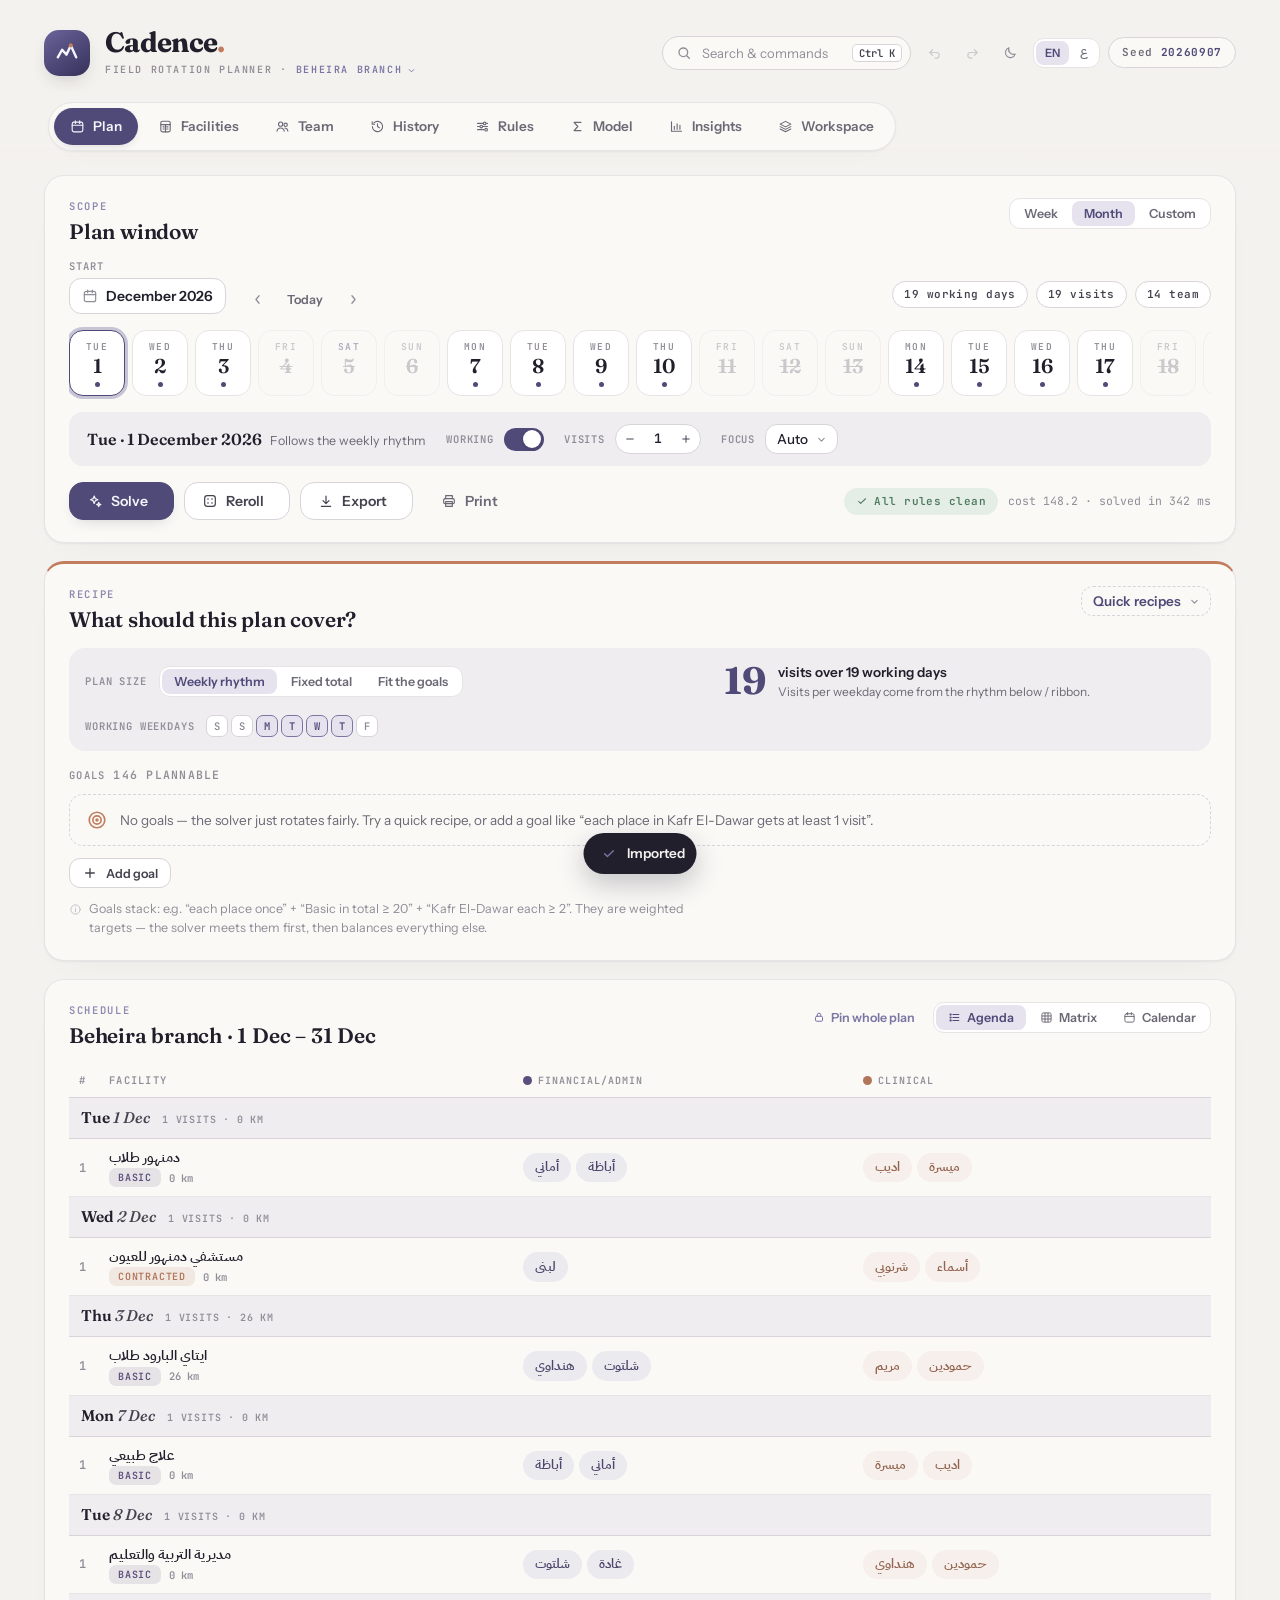
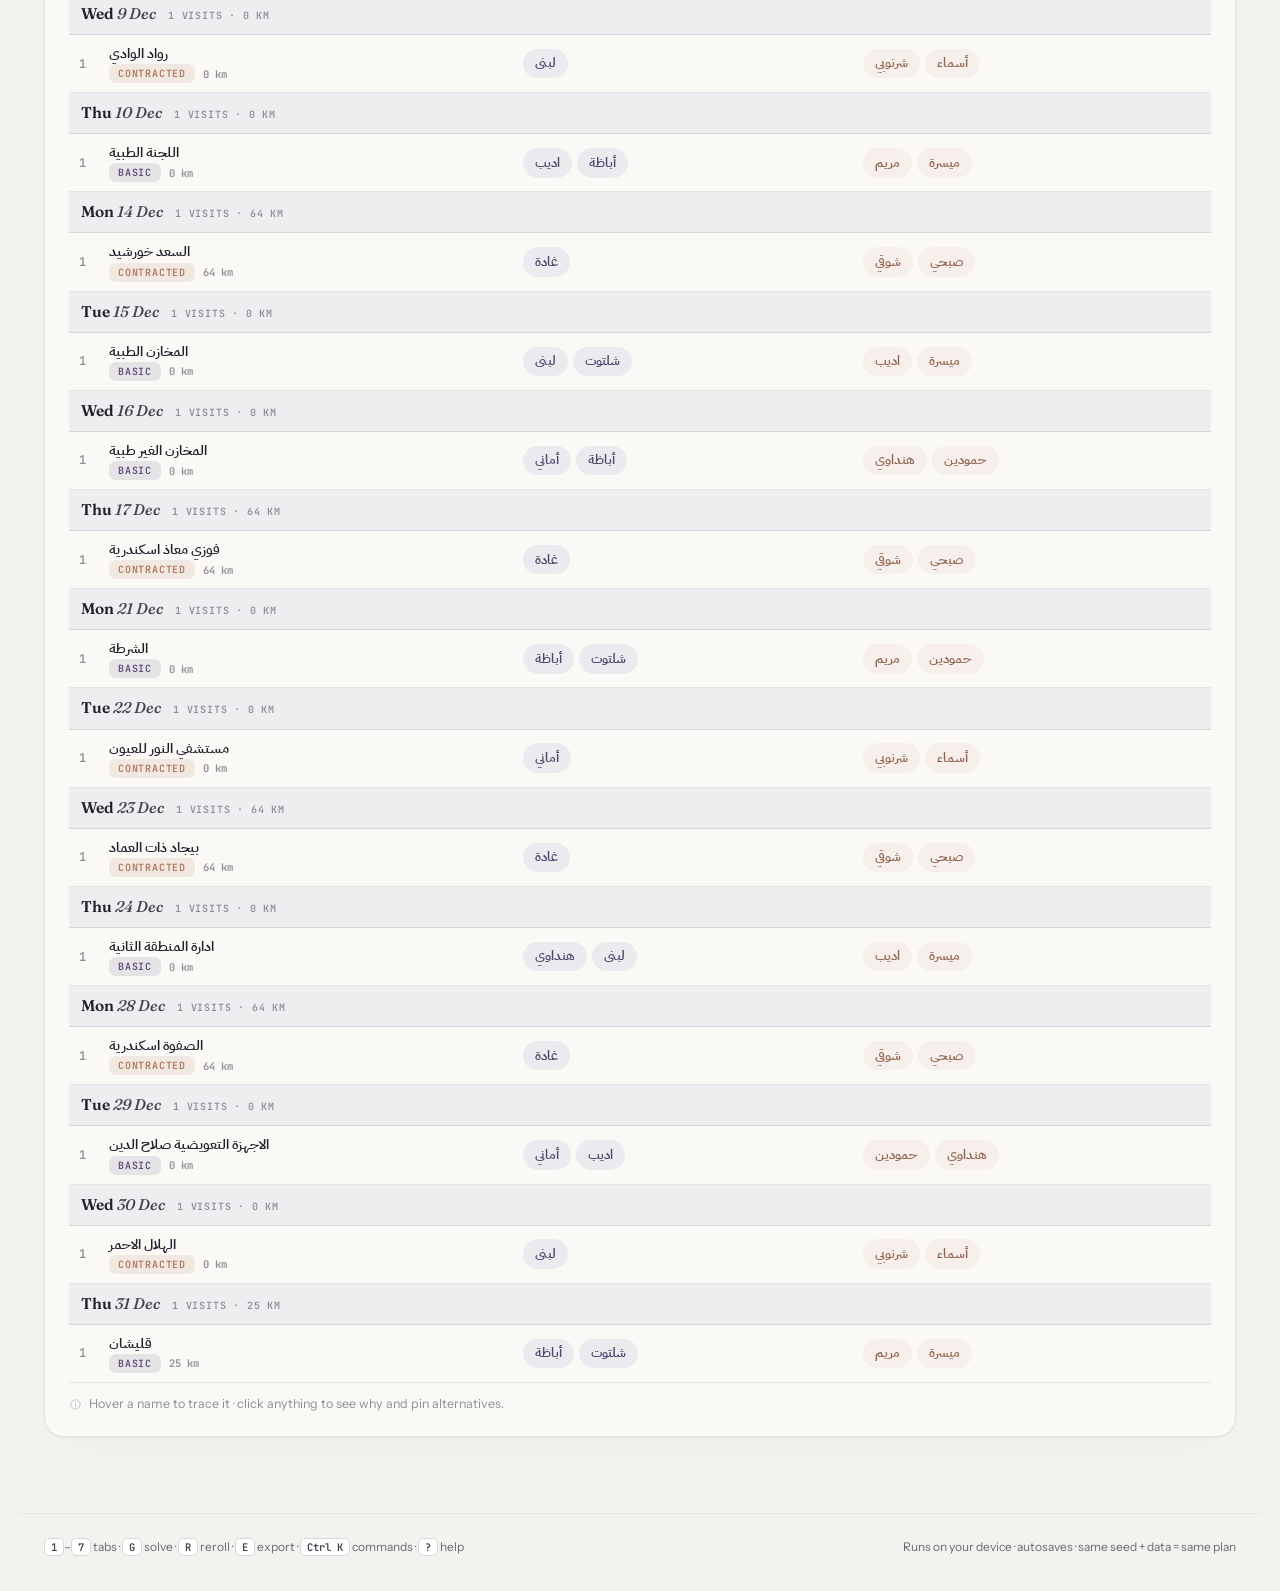
==== commit a7a91f19: "feat: previous-visit history + flexible revisit timing, template downloads/uploads - History tab: vi" ====
--- a/index.html
+++ b/index.html
@@ -54,6 +54,9 @@
   <symbol id="ic-flip" viewBox="0 0 24 24" fill="none" stroke="currentColor" stroke-width="1.9" stroke-linecap="round" stroke-linejoin="round"><path d="M4.5 8.5h13l-3.5-3.5M19.5 15.5h-13l3.5 3.5"/></symbol>
   <symbol id="ic-code" viewBox="0 0 24 24" fill="none" stroke="currentColor" stroke-width="1.9" stroke-linecap="round" stroke-linejoin="round"><path d="M8.5 7.5L4 12l4.5 4.5M15.5 7.5L20 12l-4.5 4.5M13.2 5.5l-2.4 13"/></symbol>
   <symbol id="ic-route" viewBox="0 0 24 24" fill="none" stroke="currentColor" stroke-width="1.8" stroke-linecap="round" stroke-linejoin="round"><circle cx="6" cy="18" r="2.2"/><circle cx="18" cy="6" r="2.2"/><path d="M8 18h6.5a3.5 3.5 0 0 0 0-7h-5a3.5 3.5 0 0 1 0-7H16"/></symbol>
+  <symbol id="ic-hist" viewBox="0 0 24 24" fill="none" stroke="currentColor" stroke-width="1.8" stroke-linecap="round" stroke-linejoin="round"><path d="M3.8 12a8.2 8.2 0 1 0 2.4-5.8"/><path d="M3.5 4.5v3.9h3.9"/><path d="M12 7.8V12l3 2"/></symbol>
+  <symbol id="ic-file" viewBox="0 0 24 24" fill="none" stroke="currentColor" stroke-width="1.8" stroke-linecap="round" stroke-linejoin="round"><path d="M14 3.5H7a2 2 0 0 0-2 2v13a2 2 0 0 0 2 2h10a2 2 0 0 0 2-2V8.5z"/><path d="M14 3.5v5h5M8.5 13h7M8.5 16.5h5"/></symbol>
+  <symbol id="ic-sheet" viewBox="0 0 24 24" fill="none" stroke="currentColor" stroke-width="1.8" stroke-linecap="round" stroke-linejoin="round"><rect x="4" y="4" width="16" height="16" rx="2.5"/><path d="M4 9.5h16M4 14.5h16M10 9.5v10.5"/></symbol>
   <symbol id="ic-globe" viewBox="0 0 24 24" fill="none" stroke="currentColor" stroke-width="1.8" stroke-linecap="round"><circle cx="12" cy="12" r="8.6"/><path d="M3.4 12h17.2M12 3.4c2.4 2.4 3.6 5.3 3.6 8.6s-1.2 6.2-3.6 8.6c-2.4-2.4-3.6-5.3-3.6-8.6S9.6 5.8 12 3.4z"/></symbol>
 </svg>
 
@@ -74,6 +77,7 @@
   <section id="view-plan" class="view on" aria-label="Plan"></section>
   <section id="view-sites" class="view" aria-label="Sites"></section>
   <section id="view-people" class="view" aria-label="People"></section>
+  <section id="view-history" class="view" aria-label="History"></section>
   <section id="view-rules" class="view" aria-label="Rules"></section>
   <section id="view-model" class="view" aria-label="Model"></section>
   <section id="view-insights" class="view" aria-label="Insights"></section>
@@ -85,7 +89,7 @@
   <span id="footNote"></span>
 </footer>
 <div id="toasts" aria-live="polite"></div>
-<input type="file" id="fileIn" class="sr" accept=".json,.csv,.tsv,.txt,application/json,text/csv">
+<input type="file" id="fileIn" class="sr" accept=".json,.csv,.tsv,.txt,.xlsx,.xls,application/json,text/csv">
 
 <script src="js/i18n.js"></script>
 <script src="js/core.js"></script>
--- a/css/app.css
+++ b/css/app.css
@@ -607,6 +607,81 @@
 #source-card{margin-bottom:18px}
 .drawer .sc{display:inline-flex;align-items:center;gap:6px;font-weight:600}
 
+.notbtn{border:1px dashed var(--hairline-strong);background:transparent;color:var(--ink-400);font:600 10.5px var(--f-mono);letter-spacing:.06em;text-transform:uppercase;padding:4px 7px;border-radius:8px;cursor:pointer;transition:all .15s var(--ease)}
+.notbtn:hover{color:var(--ink-700);border-color:var(--accent-soft)}
+.notbtn.on{border-style:solid;border-color:var(--bad);color:var(--bad);background:var(--bad-wash)}
+.notdemo{font:600 10.5px var(--f-mono);text-transform:uppercase;color:var(--bad);background:var(--bad-wash);padding:1px 6px;border-radius:6px}
+.dd.btn-dd{background:var(--primary);border-color:var(--primary);color:var(--on-primary);font-weight:600;font-size:12.5px;border-radius:11px;padding:6px 10px 6px 12px}
+.dd.btn-dd .ddv,.dd.btn-dd .ddc{color:var(--on-primary)}
+.dd.btn-dd:hover{background:var(--primary-hover)}
+.toolbar.slim{margin:-4px 0 12px;gap:6px}
+details.hint{margin-top:14px}
+details.hint summary{list-style:none;cursor:pointer;display:inline-flex;align-items:center;gap:7px;font-size:12.5px;font-weight:600;color:var(--ink-400);padding:4px 8px;margin-inline-start:-8px;border-radius:8px}
+details.hint summary::-webkit-details-marker{display:none}
+details.hint summary:hover{color:var(--ink-700);background:var(--wash-hover)}
+details.hint summary .ic{width:13px;height:13px}
+details.hint[open] summary{color:var(--ink-700)}
+.brule .bacts{opacity:.35;transition:opacity .15s var(--ease)}
+.brule:hover .bacts,.brule:focus-within .bacts{opacity:1}
+.brule .bnote:placeholder-shown{opacity:0;transition:opacity .15s}
+.brule:hover .bnote:placeholder-shown,.brule .bnote:focus{opacity:1}
+.brules.compact{gap:6px;margin-bottom:10px}
+.brules.compact .brule{padding:8px 10px;background:var(--bg-card)}
+.prules.add{margin-top:8px;gap:4px}
+.prules .token.inh{background:transparent;border-style:dashed;color:var(--ink-500);padding-inline-end:10px}
+.drawer-grid .span-all{grid-column:1/-1;padding-top:12px;border-top:1px dashed var(--hairline-strong)}
+.quiet{font-size:12.5px;color:var(--ink-400);max-width:78ch;line-height:1.5}
+.cta-row .btn kbd{opacity:0;width:0;padding:0;margin:0;border:0;overflow:hidden;transition:opacity .15s}
+.cta-row .btn:hover kbd{opacity:.7;width:auto;padding:1px 6px;margin-inline-start:4px;border:1px solid currentColor}
+.card-head .kicker{opacity:.85}
+.mgrp{display:inline-flex;align-items:center;gap:5px;flex-wrap:wrap}
+.joinbtn{border:0;background:var(--wash-selected);color:var(--primary);font:700 10.5px var(--f-mono);text-transform:uppercase;letter-spacing:.06em;padding:4px 8px;border-radius:7px;cursor:pointer}
+.ibtn.xs{width:22px;height:22px;border-radius:7px}.ibtn.xs .ic{width:11px;height:11px}
+.bdates{min-width:240px;font-family:var(--f-mono);font-size:12px}
+.droute{display:flex;align-items:center;gap:6px;margin-top:4px;font-size:12px;color:var(--ink-500);flex-wrap:wrap}
+.droute .ic{width:12px;height:12px;color:var(--accent)}.droute b{font:600 11px var(--f-mono);color:var(--ink-700)}
+.eqbar{display:flex;gap:6px;align-items:center;flex-wrap:wrap}
+
+/* ---- History / revisit timing ---- */
+.rcmodes{display:grid;grid-template-columns:repeat(4,minmax(0,1fr));gap:10px;margin-bottom:14px}
+.rcmode{display:flex;flex-direction:column;gap:4px;align-items:flex-start;text-align:start;border:1px solid var(--hairline);border-radius:14px;background:var(--bg-raised);padding:12px 13px;cursor:pointer;font:inherit;color:var(--ink-900);transition:all .15s var(--ease)}
+.rcmode b{font-size:14px}.rcmode small{color:var(--ink-500);font-size:12px;line-height:1.4}
+.rcmode:hover{background:var(--wash-hover)}
+.rcmode.on{border-color:var(--primary);background:var(--wash-selected);box-shadow:0 0 0 1px var(--primary) inset}
+.rcstrip{margin:6px 0 14px}
+.rctrack{position:relative;height:12px;border-radius:999px;background:var(--hairline);overflow:hidden}
+.rctrack i{position:absolute;top:0;bottom:0}
+i.rcearly{background:var(--bad-wash);box-shadow:inset 0 0 0 1px color-mix(in srgb,var(--bad) 30%,transparent)}
+i.rcok{background:color-mix(in srgb,var(--good) 55%,transparent)}
+i.rcok.open{background:linear-gradient(90deg,color-mix(in srgb,var(--good) 55%,transparent),color-mix(in srgb,var(--good) 12%,transparent))}
+i.rclate{background:var(--warn-wash);box-shadow:inset 0 0 0 1px color-mix(in srgb,var(--warn) 30%,transparent)}
+i.rcjit{background:repeating-linear-gradient(45deg,transparent 0 4px,color-mix(in srgb,var(--primary) 22%,transparent) 4px 7px)}
+.rclabels{position:relative;height:18px;font:600 10.5px var(--f-mono);color:var(--ink-400)}
+.rclabels span{position:absolute;top:3px;transform:translateX(-50%)}.rclabels span:first-child{transform:none}
+.rclegend{display:flex;gap:14px;flex-wrap:wrap;font-size:12px;color:var(--ink-500);margin-top:2px}
+.rclegend span{display:inline-flex;align-items:center;gap:6px}.rclegend i{display:inline-block;width:14px;height:9px;border-radius:4px}
+.grid2.tight{gap:6px 28px}
+.rccats{display:flex;flex-wrap:wrap;gap:10px}
+.rccat{display:flex;align-items:center;gap:8px;border:1px solid var(--hairline);border-radius:12px;padding:6px 10px;background:var(--bg-raised)}
+.stdot{display:inline-block;width:8px;height:8px;border-radius:50%;background:var(--ink-300)}
+.stchip{display:inline-block;font:600 10.5px var(--f-mono);letter-spacing:.06em;text-transform:uppercase;padding:3px 9px;border-radius:999px;white-space:nowrap;background:var(--hairline);color:var(--ink-500)}
+.st-late.stdot{background:var(--bad)}.stchip.st-late{background:var(--bad-wash);color:var(--bad)}
+.st-due.stdot{background:var(--good)}.stchip.st-due{background:var(--good-wash);color:var(--good)}
+.st-early.stdot{background:var(--warn)}.stchip.st-early{background:var(--warn-wash);color:var(--warn)}
+.st-never.stdot{background:var(--accent-soft)}.stchip.st-never{background:var(--wash-selected);color:var(--accent-soft)}
+.duetbl td,.histtbl td{vertical-align:middle}
+.duebar{position:relative;height:6px;border-radius:999px;background:var(--hairline);margin-top:5px;min-width:120px}
+.duebar .dwin{position:absolute;top:0;bottom:0;background:color-mix(in srgb,var(--good) 45%,transparent);border-radius:999px}
+.duebar b{position:absolute;top:-3px;width:3px;height:12px;border-radius:2px;background:var(--ink-900);transform:translateX(-50%)}
+.histadd{display:flex;gap:8px;align-items:center;flex-wrap:wrap;padding:10px 12px;border:1px dashed var(--hairline-strong);border-radius:14px;margin-bottom:14px}
+.histadd .grow{flex:1;min-width:180px}
+.histtbl .team{display:flex;flex-wrap:wrap;gap:4px}
+.tplhub{display:grid;grid-template-columns:repeat(2,minmax(0,1fr));gap:8px 22px}
+.tplrow{display:flex;align-items:center;gap:10px;flex-wrap:wrap;padding:9px 0;border-bottom:1px dashed var(--hairline)}
+.tplname{display:inline-flex;align-items:center;gap:8px;font-weight:600;font-size:13.5px;flex:1;min-width:150px}
+.tplname .ic{color:var(--accent)}
+.tplacts{display:flex;gap:6px;flex-wrap:wrap}
+
 @media (max-width:980px){
   .grid2{grid-template-columns:1fr}
   .sizing{grid-template-columns:1fr}
@@ -614,6 +689,8 @@
   .nrow{grid-template-columns:40px 1fr 110px;grid-template-areas:"s l sh" "c c c" "w w w"}
   .nrow>:first-child{grid-area:s}.nrow .nl{grid-area:l}.nrow code{grid-area:c}.nrow .nw,.nrow>.tiny{grid-area:w}.nrow .nshare{grid-area:sh}
   .wkgrid{grid-template-columns:repeat(4,minmax(0,1fr))}
+  .rcmodes{grid-template-columns:repeat(2,minmax(0,1fr))}
+  .tplhub{grid-template-columns:1fr}
 }
 @media (max-width:760px){
   .wrap{padding:0 14px}
